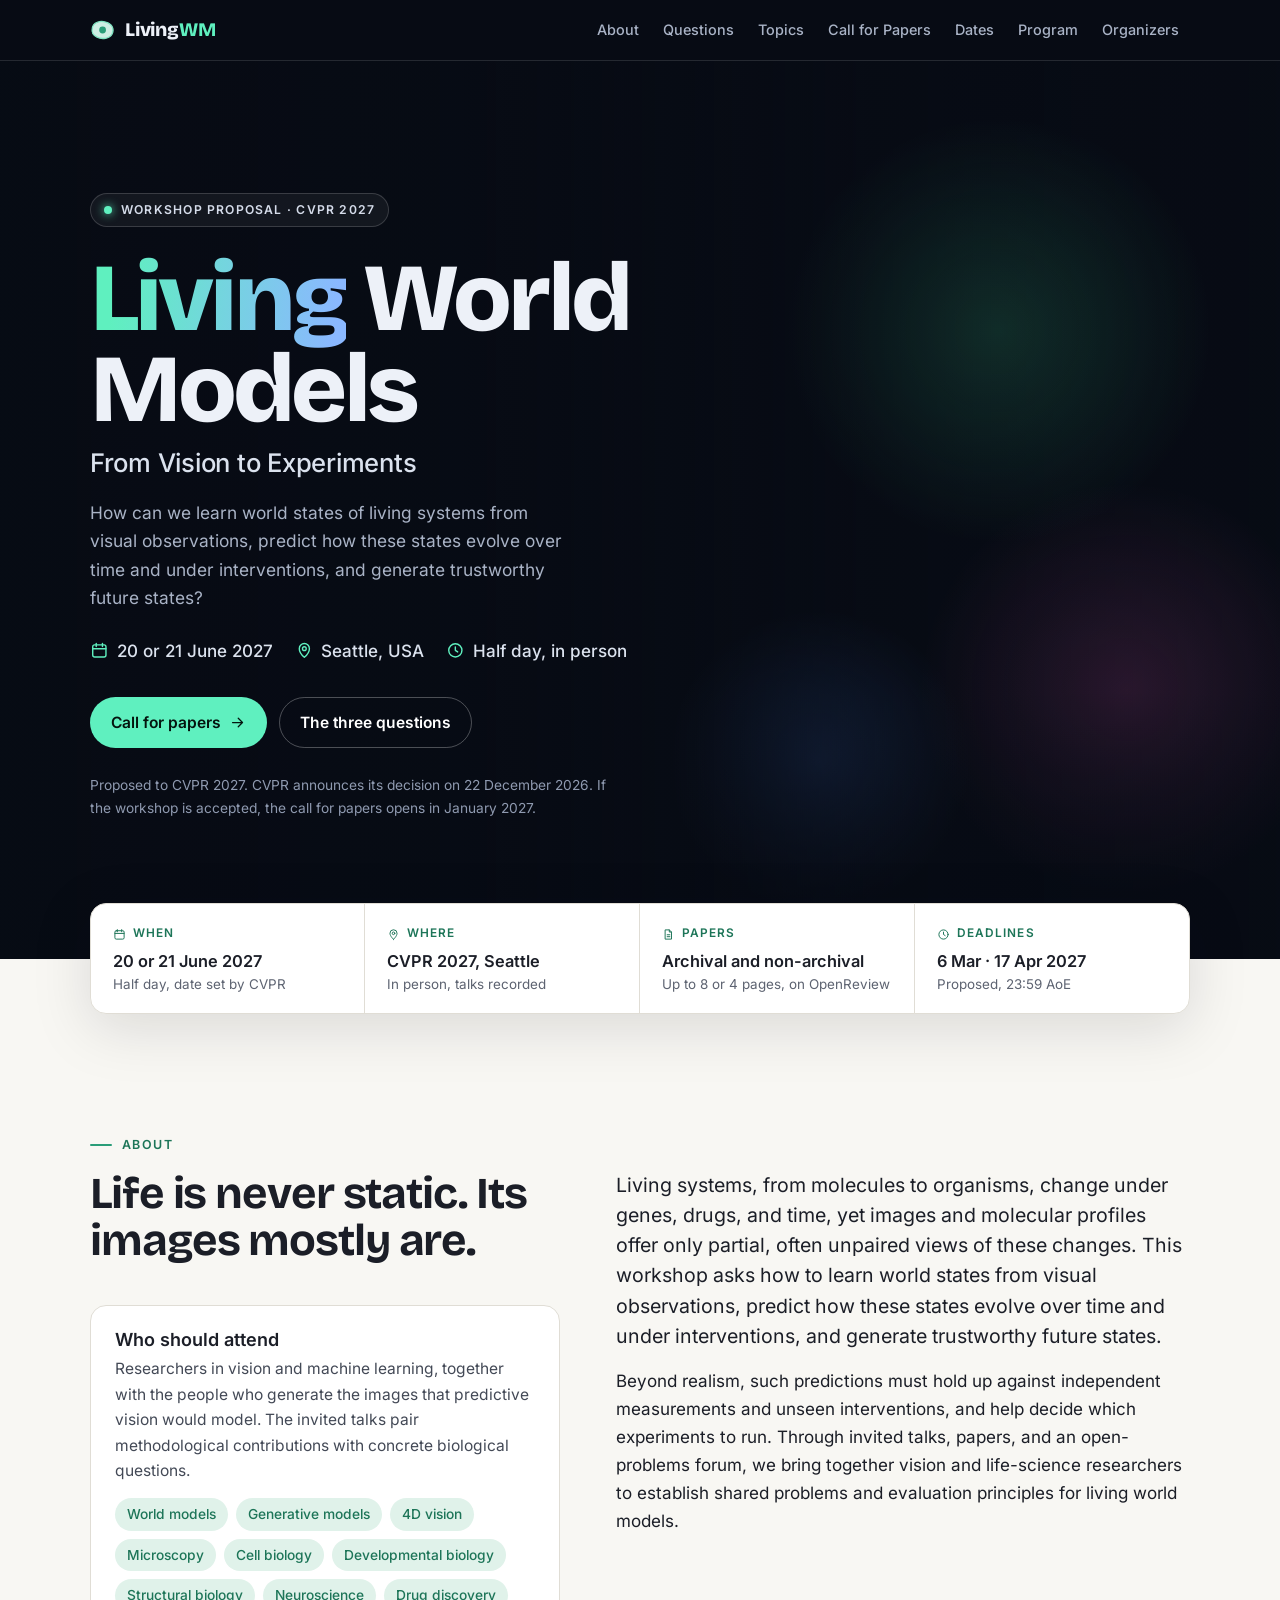
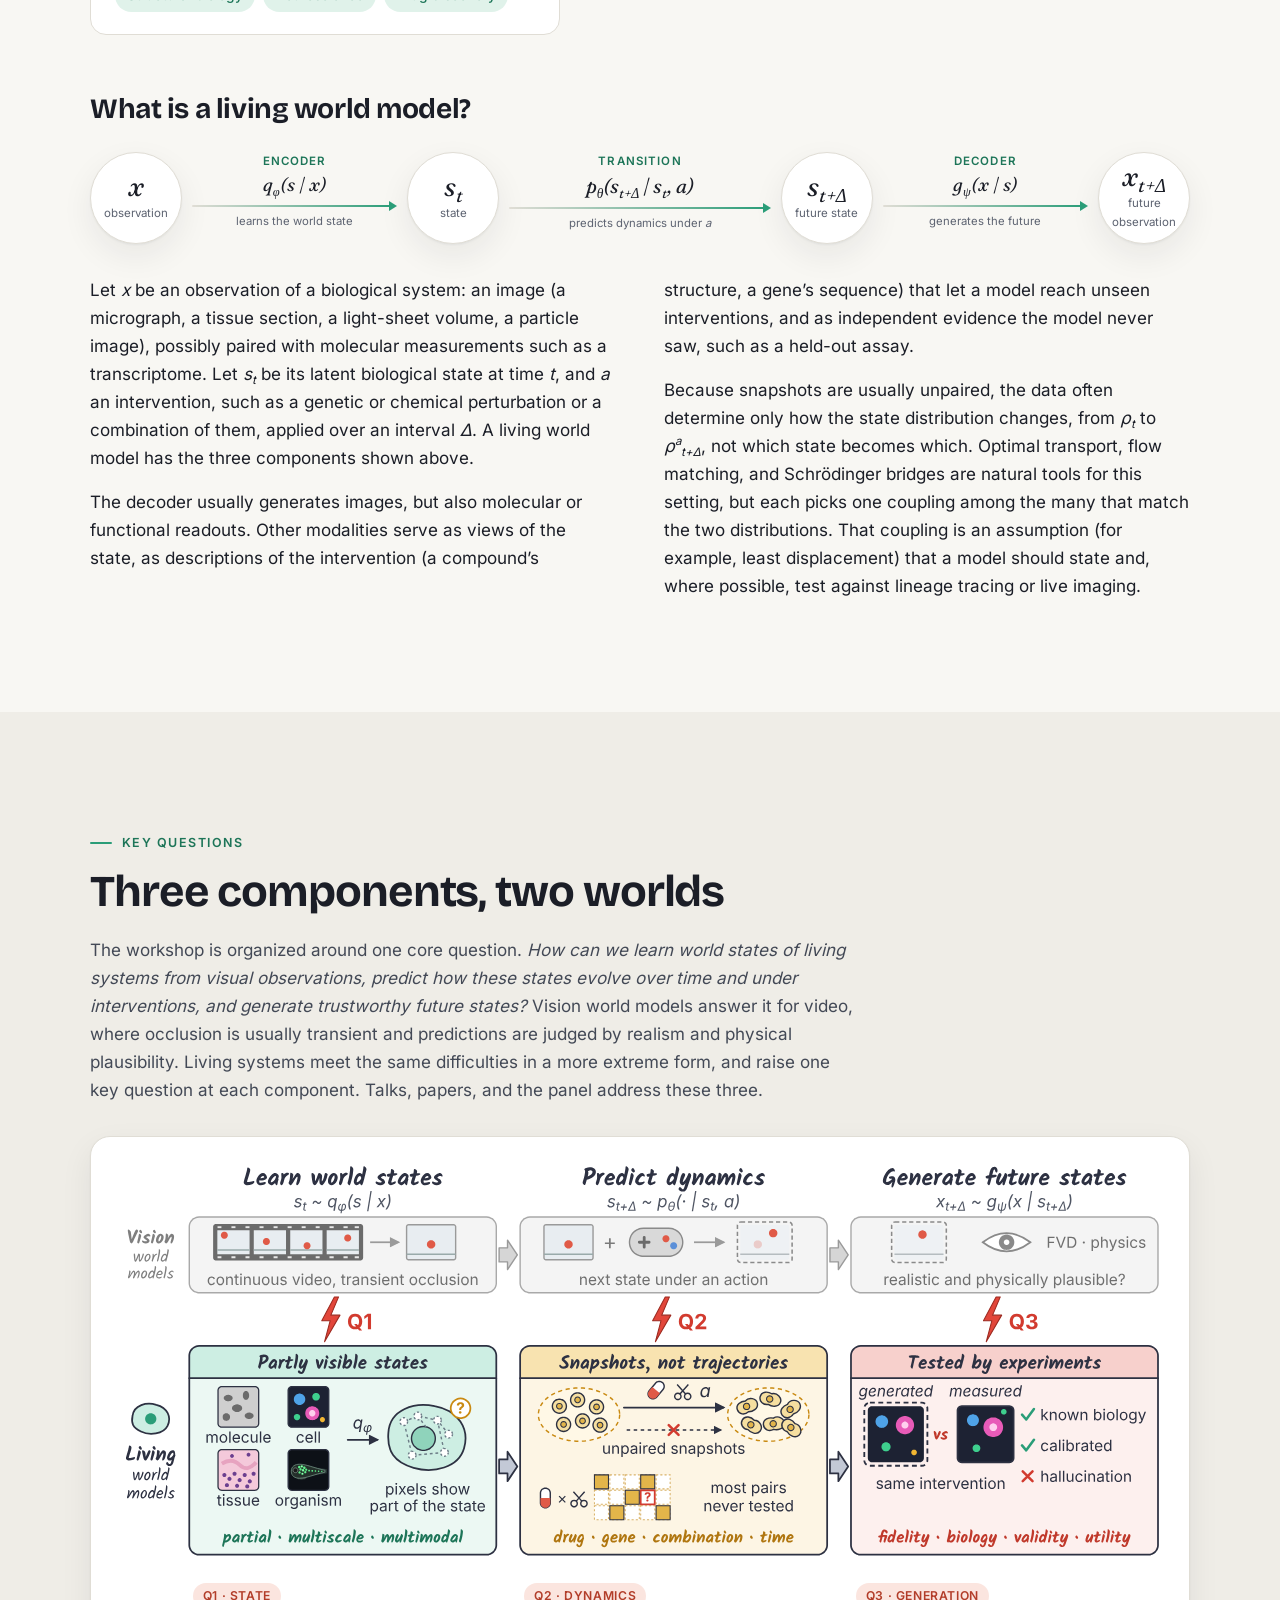
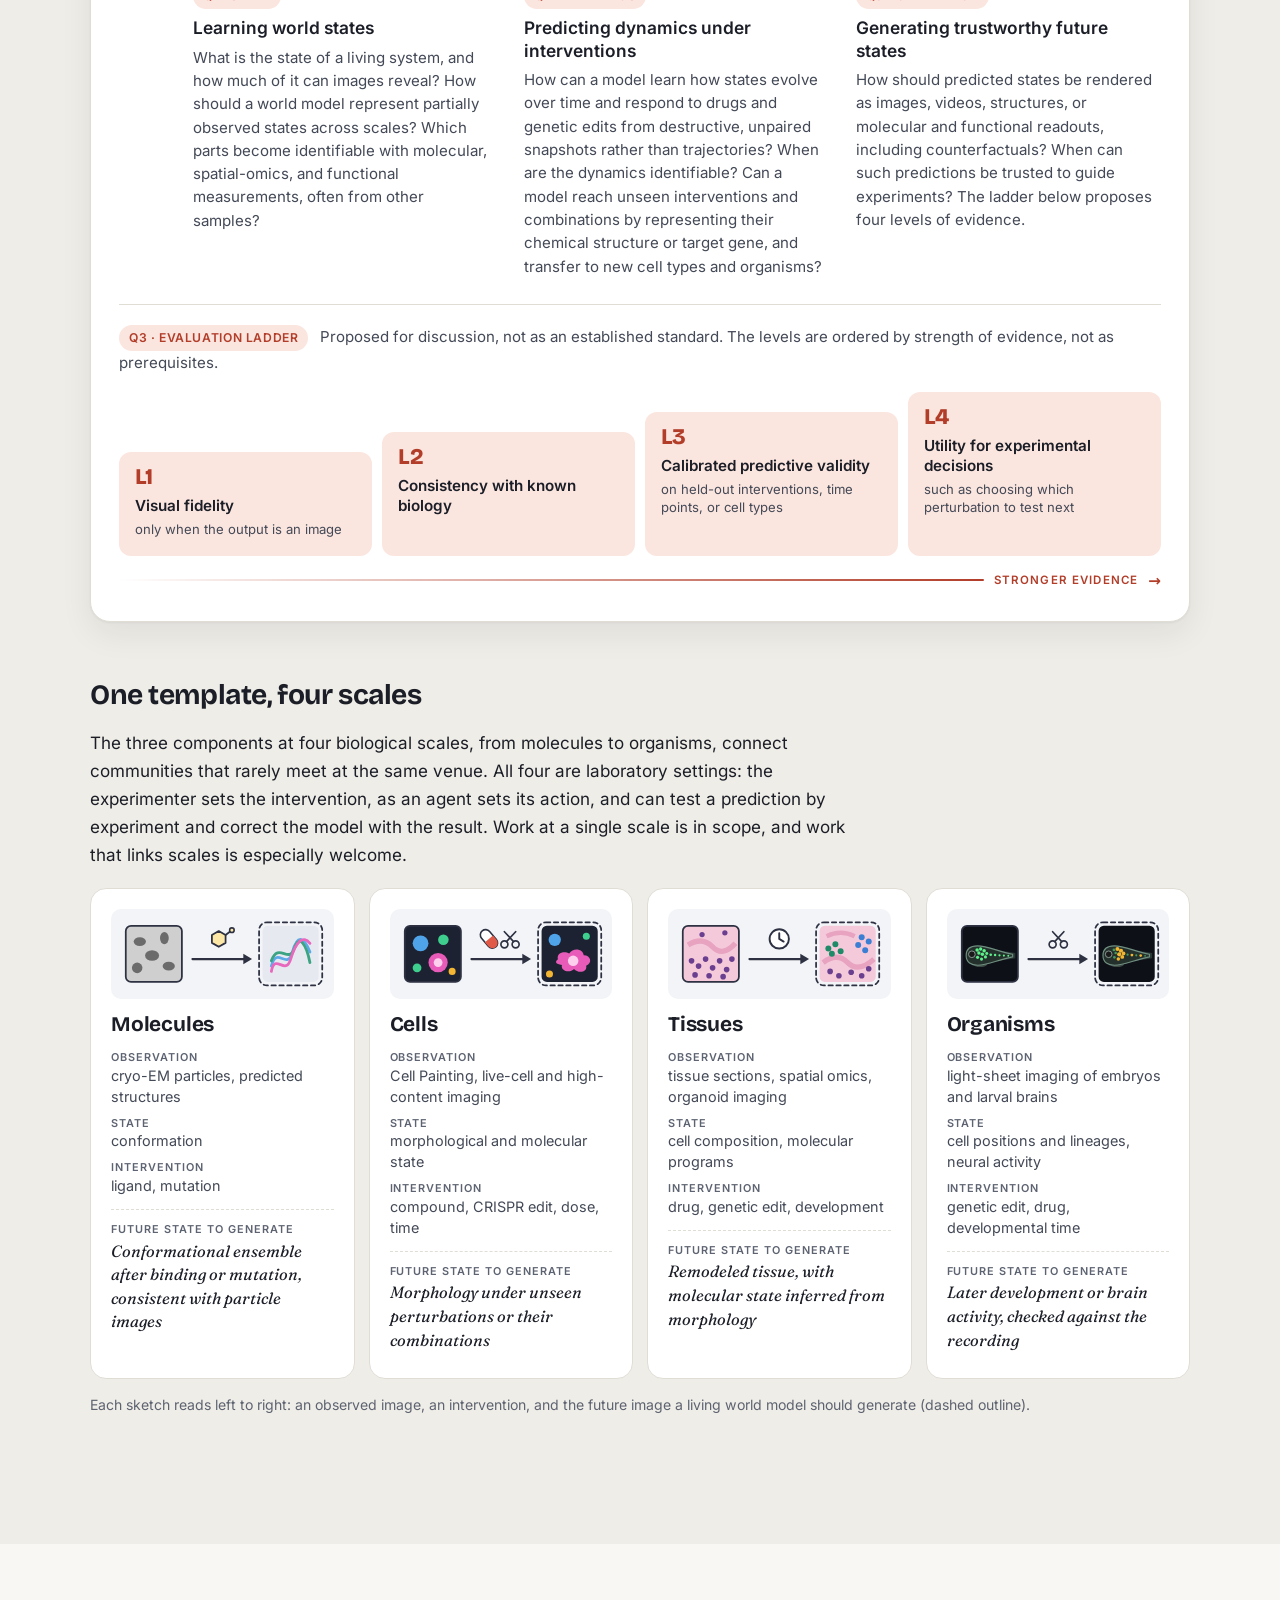
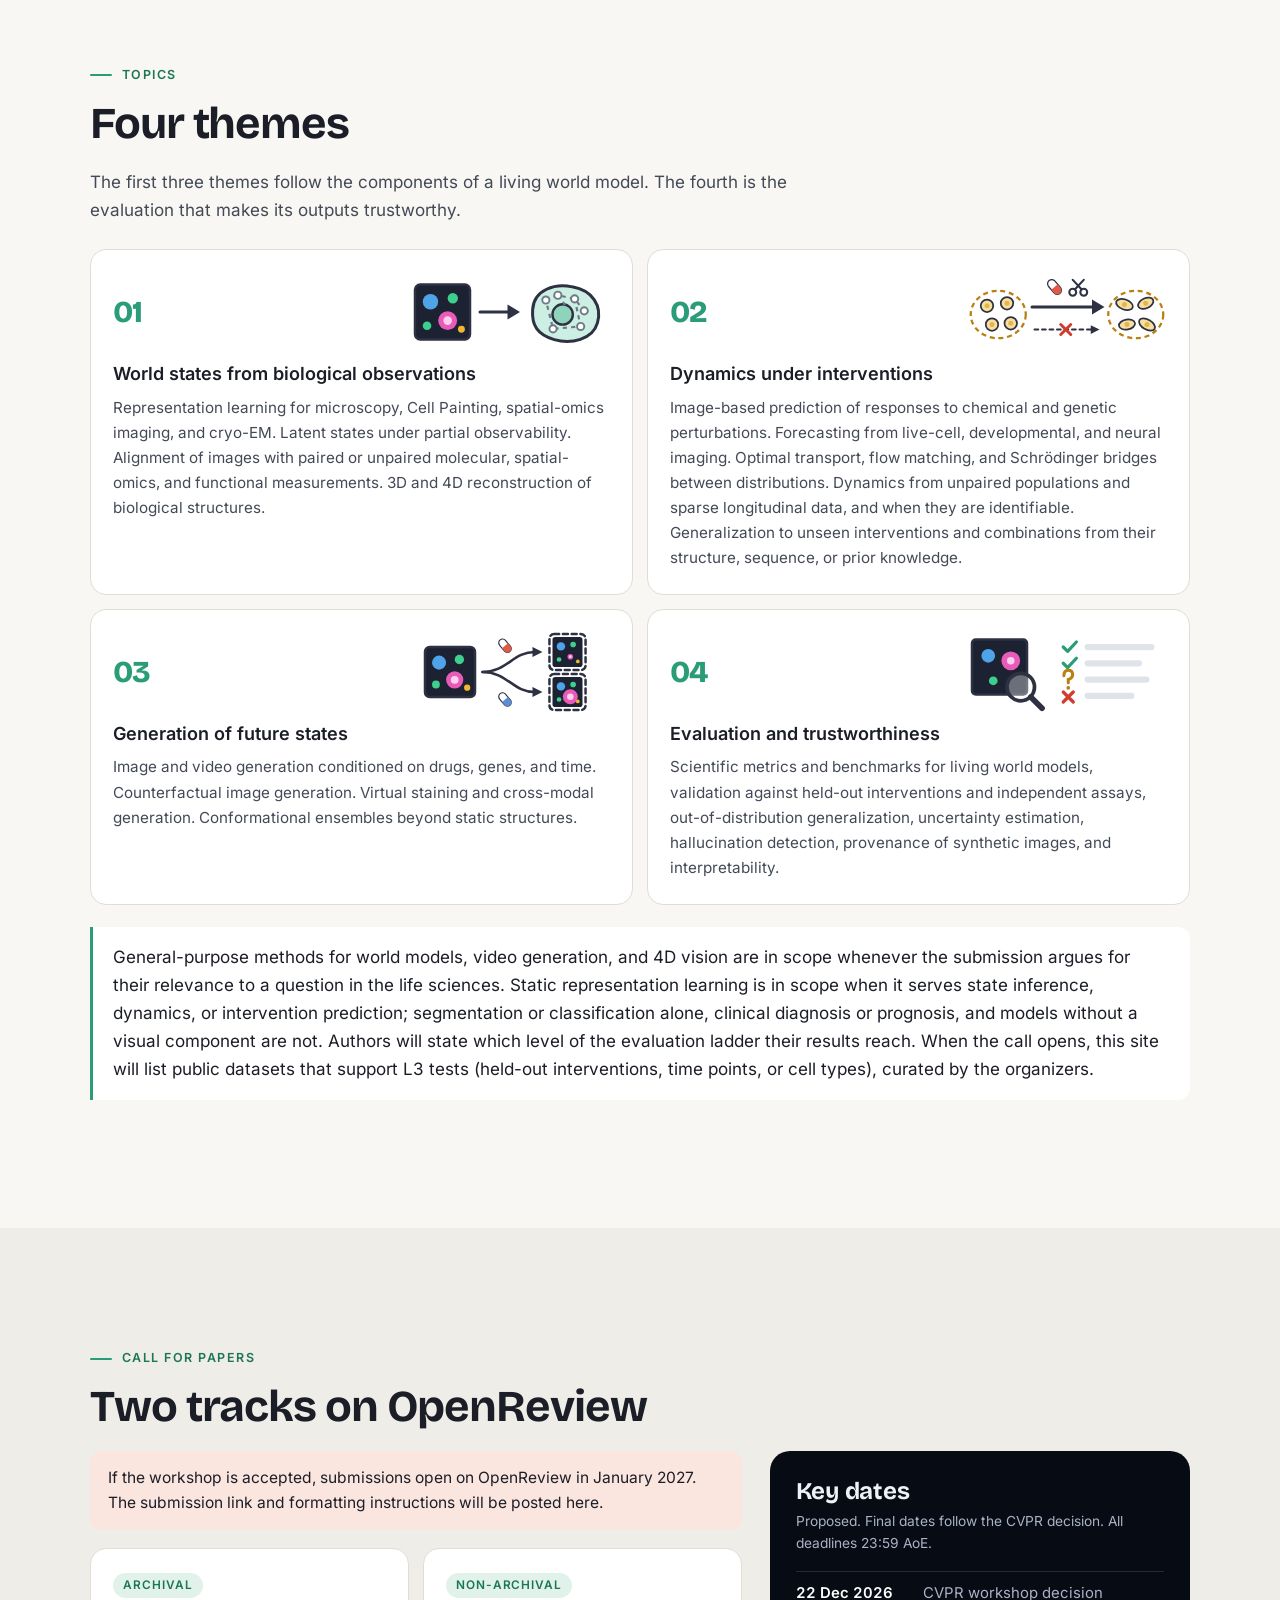
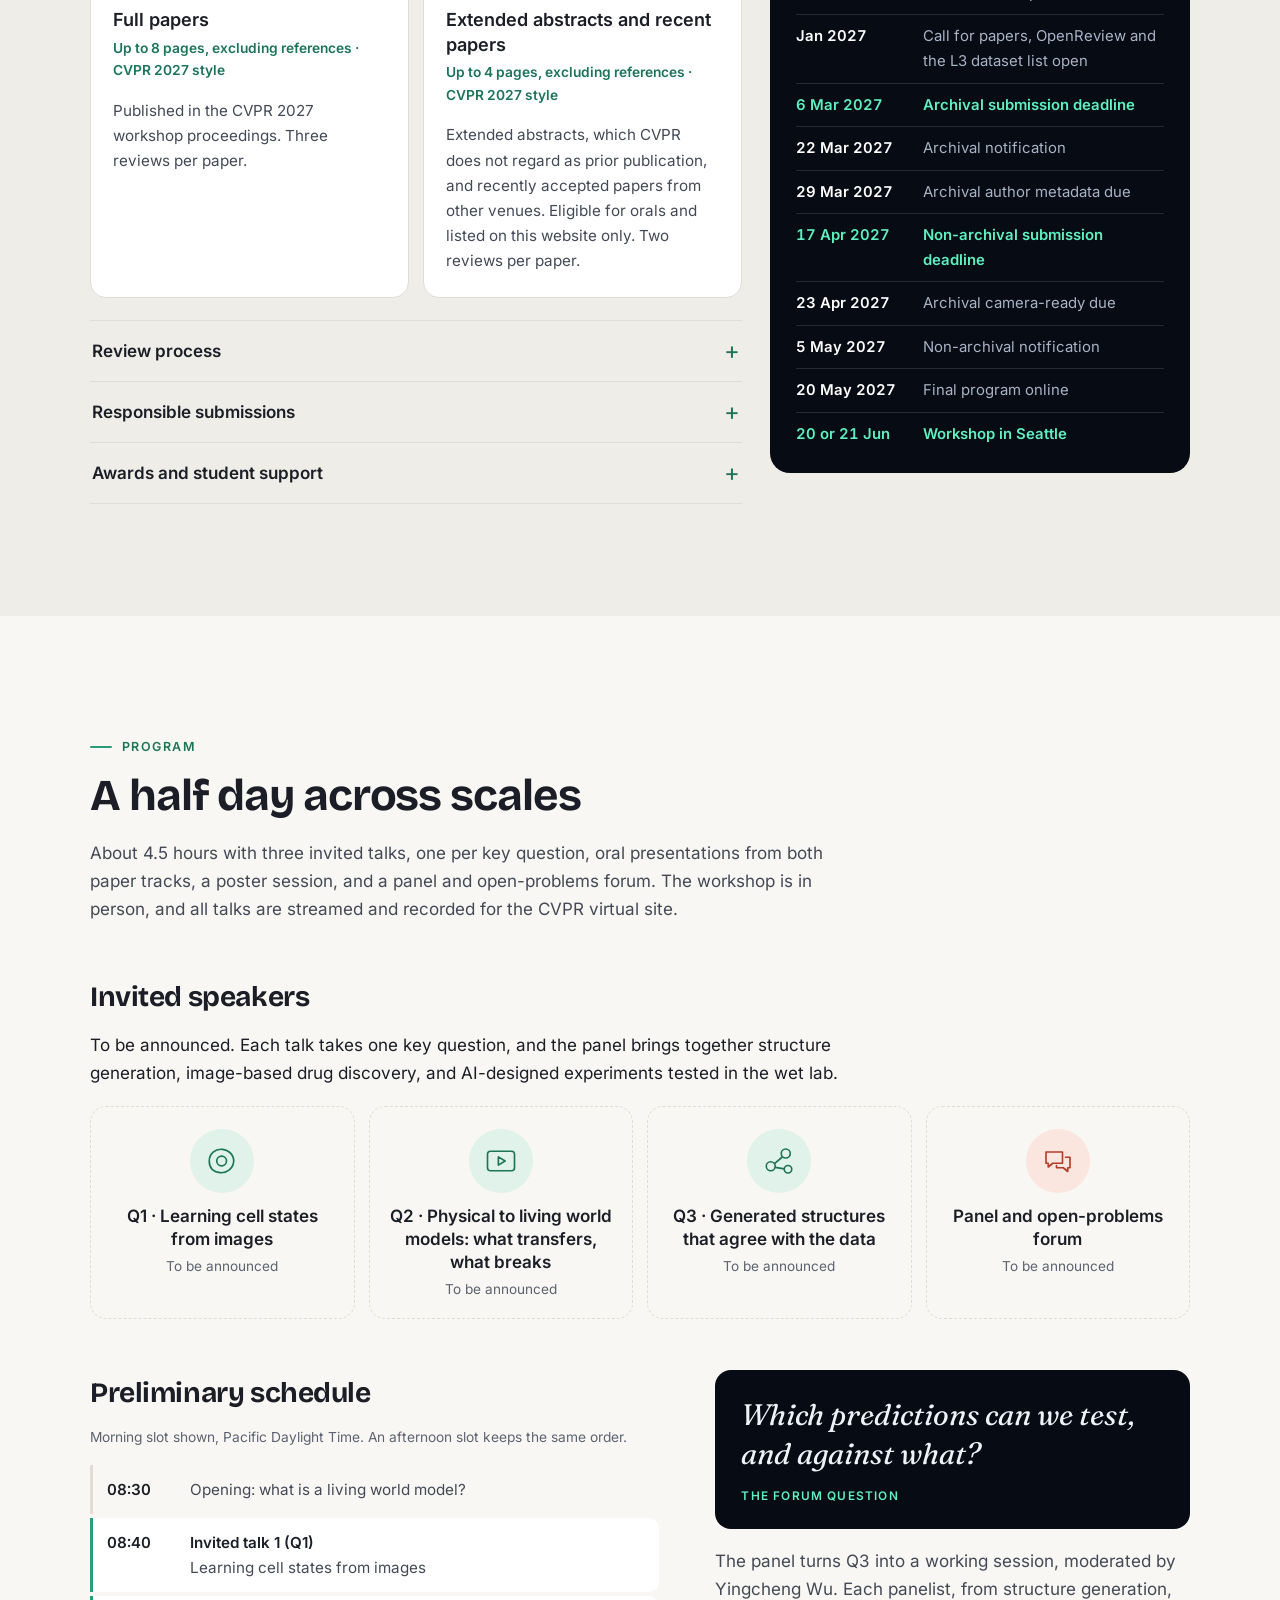
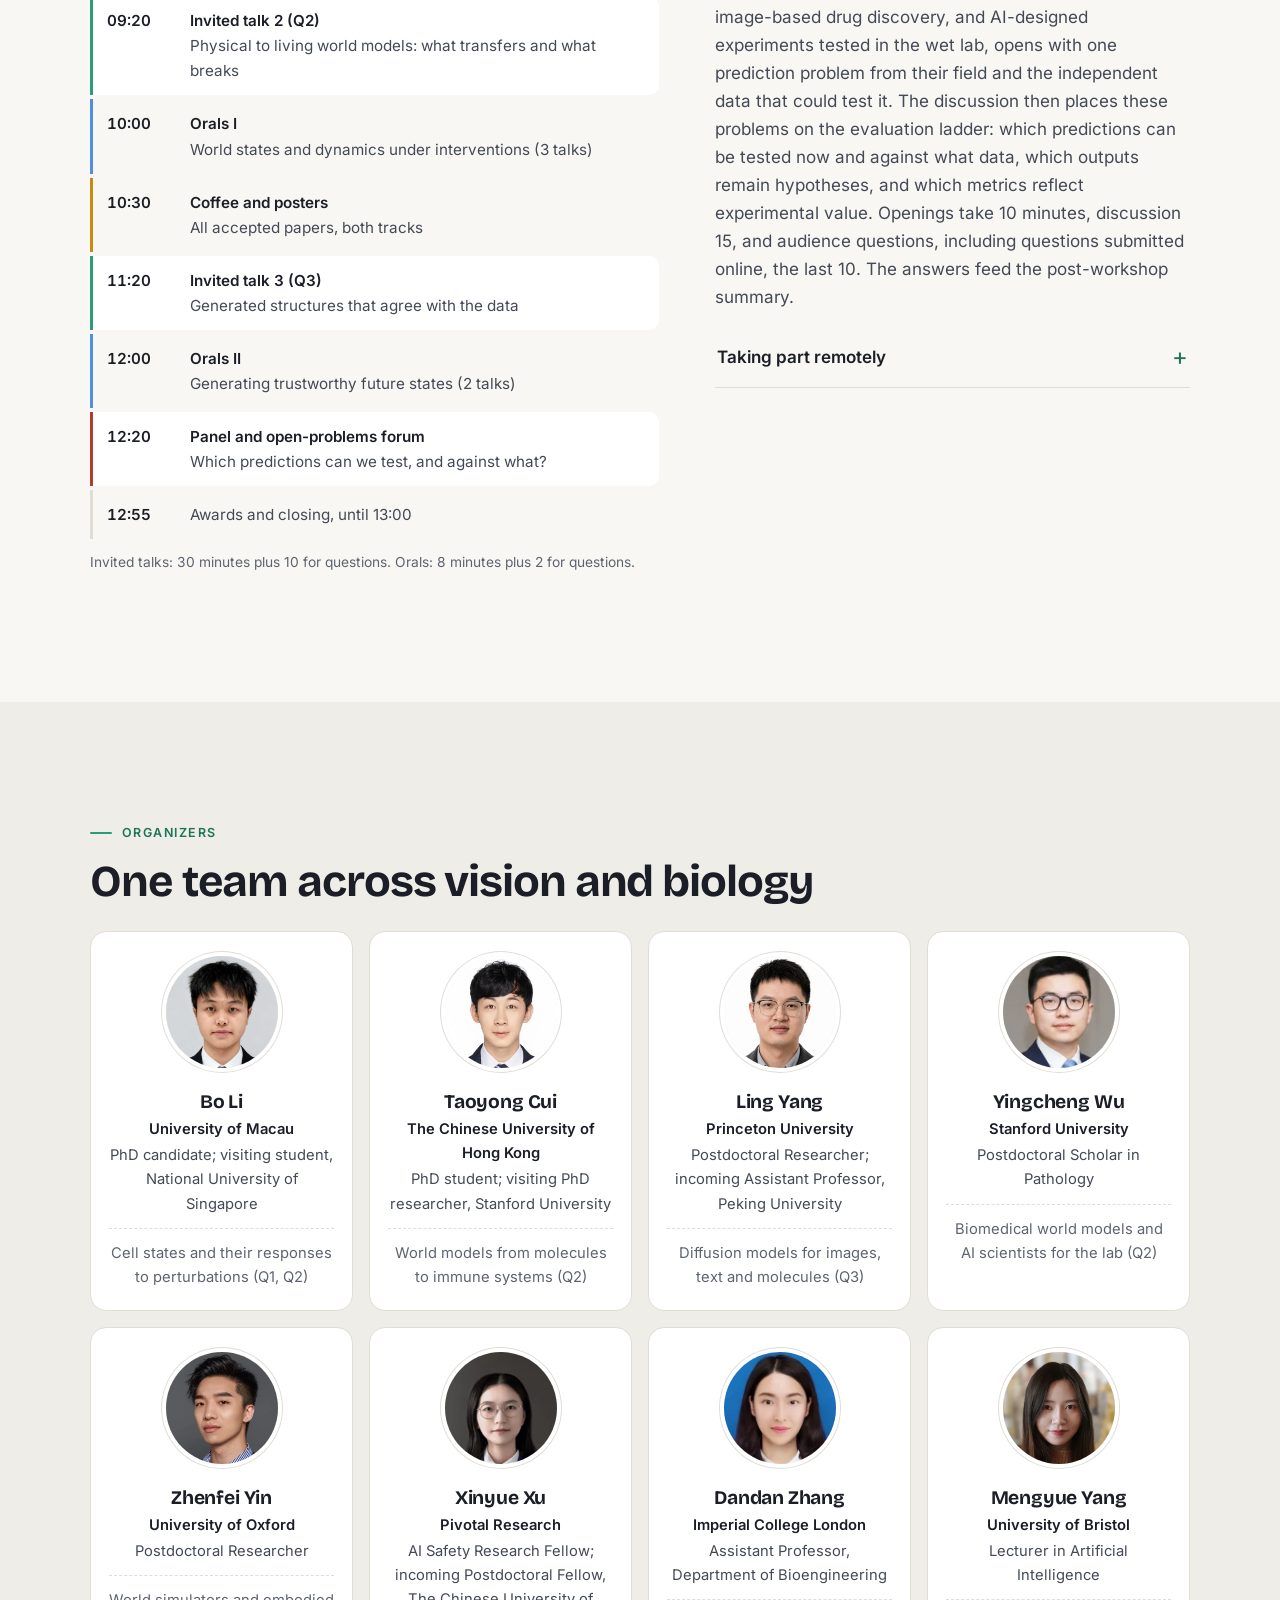
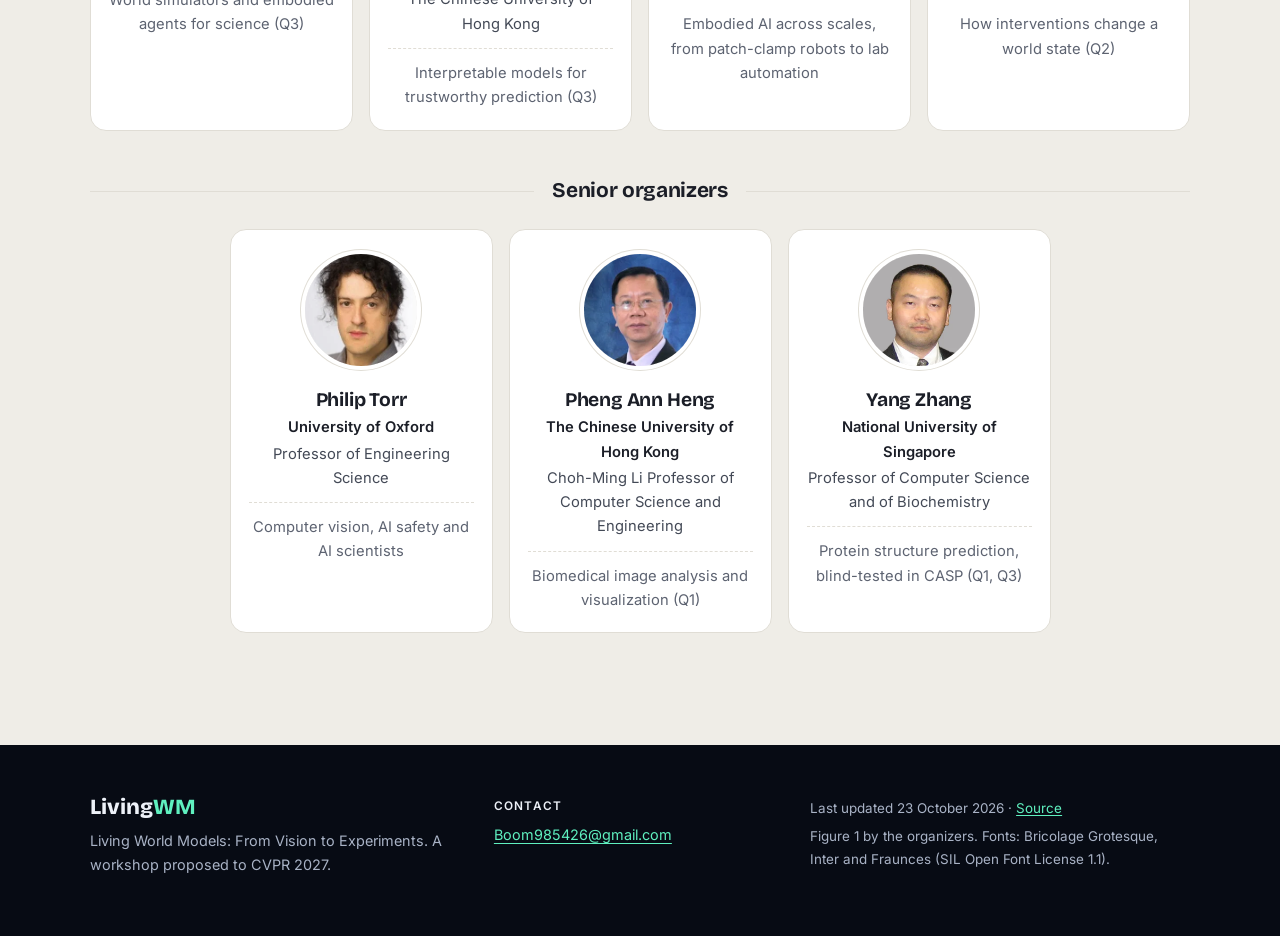
==== index.html @ f4bd93a3 "Title: Living World Models: From Vision to Experiments Co-Authored-By: Claude Opus 5.5 <noreply@anth" ====
<!doctype html>
<html lang="en">
<head>
<meta charset="utf-8">
<meta name="viewport" content="width=device-width, initial-scale=1">
<title>Living World Models (LivingWM) · CVPR 2027 Workshop Proposal</title>
<meta name="description" content="Living World Models: From Vision to Experiments. A half-day workshop proposed for CVPR 2027 in Seattle on world models of living systems: learning world states from images, predicting their dynamics under interventions, and generating trustworthy future states.">
<link rel="canonical" href="https://boom5426.github.io/livingwm/">
<meta name="color-scheme" content="light">
<meta name="theme-color" content="#070b14">
<meta property="og:type" content="website">
<meta property="og:site_name" content="LivingWM">
<meta property="og:title" content="Living World Models: From Vision to Experiments">
<meta property="og:description" content="A half-day workshop proposed for CVPR 2027 on learning world states of living systems from images, predicting their dynamics under interventions, and generating trustworthy future states.">
<meta property="og:url" content="https://boom5426.github.io/livingwm/">
<meta property="og:image" content="https://boom5426.github.io/livingwm/assets/img/og.png">
<meta property="og:image:width" content="1200">
<meta property="og:image:height" content="630">
<meta property="og:image:alt" content="Living World Models workshop title over a field of fluorescent cells.">
<meta name="twitter:card" content="summary_large_image">
<link rel="icon" href="assets/img/favicon.svg" type="image/svg+xml">
<link rel="preload" href="assets/fonts/bricolage-grotesque-latin-800-normal.woff2" as="font" type="font/woff2" crossorigin>
<link rel="preload" href="assets/fonts/inter-latin-400-normal.woff2" as="font" type="font/woff2" crossorigin>
<link rel="stylesheet" href="assets/css/style.css">
<script defer src="assets/js/cells.js"></script>
</head>
<body>
<a class="skip" href="#main">Skip to content</a>

<svg width="0" height="0" class="sprite" aria-hidden="true">
  <symbol id="i-cal" viewBox="0 0 24 24"><rect x="3.5" y="5" width="17" height="15.5" rx="2.5"/><path d="M3.5 10h17M8 3v4M16 3v4"/></symbol>
  <symbol id="i-pin" viewBox="0 0 24 24"><path d="M12 21s-6.5-5.9-6.5-11.2a6.5 6.5 0 0 1 13 0C18.5 15.1 12 21 12 21z"/><circle cx="12" cy="9.8" r="2.4"/></symbol>
  <symbol id="i-clock" viewBox="0 0 24 24"><circle cx="12" cy="12" r="8.5"/><path d="M12 7.5V12l3 2"/></symbol>
  <symbol id="i-doc" viewBox="0 0 24 24"><path d="M6.5 3.5h7l4 4v13h-11z"/><path d="M13.5 3.5v4h4M9.5 12.5h5M9.5 16h5"/></symbol>
  <symbol id="i-arrow" viewBox="0 0 24 24"><path d="M5 12h14M13 6l6 6-6 6"/></symbol>
  <symbol id="i-molecule" viewBox="0 0 48 48"><circle cx="13" cy="31" r="6"/><circle cx="33" cy="14" r="6"/><circle cx="36" cy="35" r="5"/><path d="M18 27.5l10-8.5M19 32.5l12 2"/></symbol>
  <symbol id="i-cell" viewBox="0 0 48 48"><path d="M7 24c0-10 8-16.5 17.5-15.5S40.5 17 39.5 25.5 30 40.5 21.5 39.5 7 33.5 7 24z"/><circle cx="23.5" cy="24" r="6.5"/></symbol>
  <symbol id="i-video" viewBox="0 0 48 48"><rect x="6" y="11" width="36" height="26" rx="4"/><path d="M20.5 18.5v11l9-5.5z" class="fill"/></symbol>
  <symbol id="i-chat" viewBox="0 0 48 48"><path d="M8 12h22v15H17l-6 5v-5H8z"/><path d="M34 19h6v14h-3v5l-6-5H22v-3"/></symbol>
</svg>

<header class="site-header">
  <nav class="nav" aria-label="Sections">
    <a class="brand" href="#top" aria-label="LivingWM, back to top">
      <svg viewBox="0 0 64 64" width="26" height="26" aria-hidden="true"><g transform="translate(31 32) scale(0.98)"><path d="M-26,-4 C-24,-20 -6,-24 8,-20 C24,-16 30,-2 24,10 C18,22 -2,24 -14,18 C-26,12 -28,6 -26,-4 Z" fill="#cdeee3" stroke="#7fe3c1" stroke-width="3.2"/><circle r="8.5" fill="#2a9d78"/></g></svg>
      <span>Living<b>WM</b></span>
    </a>
    <ul>
      <li><a href="#about">About</a></li>
      <li><a href="#questions">Questions</a></li>
      <li><a href="#topics">Topics</a></li>
      <li><a href="#cfp">Call for Papers</a></li>
      <li><a href="#dates">Dates</a></li>
      <li><a href="#program">Program</a></li>
      <li><a href="#organizers">Organizers</a></li>
    </ul>
  </nav>
</header>

<main id="main">

<section class="hero" id="top" aria-labelledby="title">
  <canvas class="cells" aria-hidden="true"></canvas>
  <div class="hero-shade" aria-hidden="true"></div>
  <div class="wrap hero-inner">
    <p class="status"><span class="dot" aria-hidden="true"></span>Workshop proposal · CVPR 2027</p>
    <h1 id="title"><span class="glow">Living</span> World Models</h1>
    <p class="subtitle">From Vision to Experiments</p>
    <p class="pitch">How can we learn world states of living systems from visual observations, predict how these states evolve over time and under interventions, and generate trustworthy future states?</p>
    <ul class="hero-meta">
      <li><svg class="ic"><use href="#i-cal"/></svg>20 or 21 June 2027</li>
      <li><svg class="ic"><use href="#i-pin"/></svg>Seattle, USA</li>
      <li><svg class="ic"><use href="#i-clock"/></svg>Half day, in person</li>
    </ul>
    <p class="actions">
      <a class="btn btn-primary" href="#cfp">Call for papers <svg class="ic"><use href="#i-arrow"/></svg></a>
      <a class="btn btn-ghost" href="#questions">The three questions</a>
    </p>
    <p class="hero-note">Proposed to CVPR 2027. CVPR announces its decision on 22 December 2026. If the workshop is accepted, the call for papers opens in January 2027.</p>
  </div>
</section>

<section class="glance-wrap" aria-label="At a glance">
  <dl class="glance wrap">
    <div><dt><svg class="ic"><use href="#i-cal"/></svg>When</dt><dd>20 or 21 June 2027<small>Half day, date set by CVPR</small></dd></div>
    <div><dt><svg class="ic"><use href="#i-pin"/></svg>Where</dt><dd>CVPR 2027, Seattle<small>In person, talks recorded</small></dd></div>
    <div><dt><svg class="ic"><use href="#i-doc"/></svg>Papers</dt><dd>Archival and non-archival<small>Up to 8 or 4 pages, on OpenReview</small></dd></div>
    <div><dt><svg class="ic"><use href="#i-clock"/></svg>Deadlines</dt><dd>6 Mar · 17 Apr 2027<small>Proposed, 23:59 AoE</small></dd></div>
  </dl>
</section>

<section class="section" id="about" aria-labelledby="about-title">
  <div class="wrap">
    <p class="eyebrow">About</p>
    <div class="about-grid">
      <h2 id="about-title">Life is never static. Its images mostly are.</h2>
      <div class="prose">
        <p class="lead">Living systems, from molecules to organisms, change under genes, drugs, and time, yet images and molecular profiles offer only partial, often unpaired views of these changes. This workshop asks how to learn world states from visual observations, predict how these states evolve over time and under interventions, and generate trustworthy future states.</p>
        <p>Beyond realism, such predictions must hold up against independent measurements and unseen interventions, and help decide which experiments to run. Through invited talks, papers, and an open-problems forum, we bring together vision and life-science researchers to establish shared problems and evaluation principles for living world models.</p>
      </div>
      <div class="audience">
        <h3>Who should attend</h3>
        <p>Researchers in vision and machine learning, together with the people who generate the images that predictive vision would model. The invited talks pair methodological contributions with concrete biological questions.</p>
        <ul class="chips">
          <li>World models</li><li>Generative models</li><li>4D vision</li><li>Microscopy</li><li>Cell biology</li><li>Developmental biology</li><li>Structural biology</li><li>Neuroscience</li><li>Drug discovery</li>
        </ul>
      </div>
    </div>

    <h3 class="sub">What is a living world model?</h3>
    <ol class="flow" aria-label="The three components of a living world model: encoder, transition and decoder">
      <li class="node"><span class="sym"><i>x</i></span><small>observation</small></li>
      <li class="edge"><span class="lbl"><b>Encoder</b><span class="math">q<sub>φ</sub>(s | x)</span></span><span class="arrow" aria-hidden="true"></span><small>learns the world state</small></li>
      <li class="node"><span class="sym"><i>s<sub>t</sub></i></span><small>state</small></li>
      <li class="edge edge-key"><span class="lbl"><b>Transition</b><span class="math">p<sub>θ</sub>(s<sub>t+Δ</sub> | s<sub>t</sub>, a)</span></span><span class="arrow" aria-hidden="true"></span><small>predicts dynamics under <i>a</i></small></li>
      <li class="node"><span class="sym"><i>s<sub>t+Δ</sub></i></span><small>future state</small></li>
      <li class="edge"><span class="lbl"><b>Decoder</b><span class="math">g<sub>ψ</sub>(x | s)</span></span><span class="arrow" aria-hidden="true"></span><small>generates the future</small></li>
      <li class="node"><span class="sym"><i>x<sub>t+Δ</sub></i></span><small>future observation</small></li>
    </ol>
    <div class="def-cols">
      <p>Let <i>x</i> be an observation of a biological system: an image (a micrograph, a tissue section, a light-sheet volume, a particle image), possibly paired with molecular measurements such as a transcriptome. Let <i>s<sub>t</sub></i> be its latent biological state at time <i>t</i>, and <i>a</i> an intervention, such as a genetic or chemical perturbation or a combination of them, applied over an interval <i>Δ</i>. A living world model has the three components shown above.</p>
      <p>The decoder usually generates images, but also molecular or functional readouts. Other modalities serve as views of the state, as descriptions of the intervention (a compound&rsquo;s structure, a gene&rsquo;s sequence) that let a model reach unseen interventions, and as independent evidence the model never saw, such as a held-out assay.</p>
      <p>Because snapshots are usually unpaired, the data often determine only how the state distribution changes, from <i>ρ<sub>t</sub></i> to <i>ρ<sup>a</sup><sub>t+Δ</sub></i>, not which state becomes which. Optimal transport, flow matching, and Schrödinger bridges are natural tools for this setting, but each picks one coupling among the many that match the two distributions. That coupling is an assumption (for example, least displacement) that a model should state and, where possible, test against lineage tracing or live imaging.</p>
    </div>
  </div>
</section>

<section class="section section-alt" id="questions" aria-labelledby="questions-title">
  <div class="wrap">
    <p class="eyebrow">Key questions</p>
    <h2 id="questions-title">Three components, two worlds</h2>
    <p class="prose intro">The workshop is organized around one core question. <em>How can we learn world states of living systems from visual observations, predict how these states evolve over time and under interventions, and generate trustworthy future states?</em> Vision world models answer it for video, where occlusion is usually transient and predictions are judged by realism and physical plausibility. Living systems meet the same difficulties in a more extreme form, and raise one key question at each component. Talks, papers, and the panel address these three.</p>
    <figure class="figure-card">
      <div class="figure-scroll" tabindex="0" role="region" aria-label="Figure 1 (scrolls sideways on small screens)">
        <img src="assets/img/figure1.svg" width="1121" height="424" loading="lazy"
          alt="Two-row diagram with three columns, one per world-model component: learn world states, predict dynamics, generate future states. Vision world models (top row) learn from continuous video, where occluded parts usually reappear, predict the next state under an action, and are judged by realism and physical plausibility. Living world models (bottom row) face one key question at each component. Q1: images across scales show only part of the biological state. Q2: dynamics must be learned from unpaired snapshots, and most combinations of interventions are never tested. Q3, tested by experiments: a generated future image is set beside the measured image under the same intervention and checked for consistency with known biology, for calibration, and for hallucination, along an evaluation ladder of fidelity, biology, validity and utility. Dashed outlines mark generated images.">
      </div>
      <figcaption class="scroll-hint">Scroll the figure sideways to see all three columns. <a href="assets/img/figure1.svg">Open full size</a></figcaption>
      <ol class="qgrid">
        <li>
          <span class="q">Q1 · State</span>
          <h3>Learning world states</h3>
          <p>What is the state of a living system, and how much of it can images reveal? How should a world model represent partially observed states across scales? Which parts become identifiable with molecular, spatial-omics, and functional measurements, often from other samples?</p>
        </li>
        <li>
          <span class="q">Q2 · Dynamics</span>
          <h3>Predicting dynamics under interventions</h3>
          <p>How can a model learn how states evolve over time and respond to drugs and genetic edits from destructive, unpaired snapshots rather than trajectories? When are the dynamics identifiable? Can a model reach unseen interventions and combinations by representing their chemical structure or target gene, and transfer to new cell types and organisms?</p>
        </li>
        <li>
          <span class="q">Q3 · Generation</span>
          <h3>Generating trustworthy future states</h3>
          <p>How should predicted states be rendered as images, videos, structures, or molecular and functional readouts, including counterfactuals? When can such predictions be trusted to guide experiments? The ladder below proposes four levels of evidence.</p>
        </li>
      </ol>
      <div class="ladder">
        <p class="ladder-head"><span class="q">Q3 · Evaluation ladder</span> Proposed for discussion, not as an established standard. The levels are ordered by strength of evidence, not as prerequisites.</p>
        <ol class="ladder-steps">
          <li><b>L1</b><span>Visual fidelity</span><small>only when the output is an image</small></li>
          <li><b>L2</b><span>Consistency with known biology</span></li>
          <li><b>L3</b><span>Calibrated predictive validity</span><small>on held-out interventions, time points, or cell types</small></li>
          <li><b>L4</b><span>Utility for experimental decisions</span><small>such as choosing which perturbation to test next</small></li>
        </ol>
        <p class="ladder-axis" aria-hidden="true"><span>stronger evidence</span></p>
      </div>
    </figure>

    <h3 class="sub">One template, four scales</h3>
    <p class="prose">The three components at four biological scales, from molecules to organisms, connect communities that rarely meet at the same venue. All four are laboratory settings: the experimenter sets the intervention, as an agent sets its action, and can test a prediction by experiment and correct the model with the result. Work at a single scale is in scope, and work that links scales is especially welcome.</p>
    <ul class="scales">
      <li>
        <svg class="scale-ill" viewBox="0 0 240 84" aria-hidden="true" focusable="false"><g transform="translate(10 10)"><rect width="64" height="64" rx="6" fill="#cfcfcf"/>
<g fill="#4a4a4a" opacity=".75"><ellipse cx="16" cy="18" rx="7" ry="5"/><ellipse cx="44" cy="14" rx="5" ry="7"/><ellipse cx="30" cy="34" rx="8" ry="6"/><ellipse cx="13" cy="48" rx="6" ry="6"/><ellipse cx="49" cy="46" rx="7" ry="5"/></g><rect class="ln" width="64" height="64" rx="6" fill="none" stroke-width="2"/></g><g transform="translate(116 25)"><path class="ln" d="M7.8 4.5 L0 9 L-7.8 4.5 V-4.5 L0 -9 L7.8 -4.5 Z" fill="#fde7a6" stroke-width="2"/><path class="ln" d="M7.8 -4.5 L13 -8.5" fill="none" stroke-width="2"/><circle class="ln" cx="15" cy="-10" r="2.6" fill="#fde7a6" stroke-width="1.8"/></g><path class="ln" d="M86 48 H146" fill="none" stroke-width="2.4"/><path d="M144 42 L154 48 L144 54 Z" fill="currentColor"/><g transform="translate(166 10)"><rect width="64" height="64" rx="6" fill="#e6eaf0"/><g fill="none" stroke-width="3.2" stroke-linecap="round" opacity=".9"><path stroke="#4fa3e8" d="M10 46 C16 22 28 52 34 30 S48 14 54 30"/><path stroke="#2a9d78" d="M10 40 C18 18 30 44 36 26 S50 22 54 42"/><path stroke="#e85bb8" d="M10 52 C14 30 26 58 32 38 S46 10 54 20"/></g><rect class="ln" x="-4" y="-4" width="72" height="72" rx="9" fill="none" stroke-width="2" stroke-dasharray="5 4"/></g></svg>
        <h4>Molecules</h4>
        <p class="kv"><span>Observation</span>cryo-EM particles, predicted structures</p>
        <p class="kv"><span>State</span>conformation</p>
        <p class="kv"><span>Intervention</span>ligand, mutation</p>
        <p class="ask"><span>Future state to generate</span>Conformational ensemble after binding or mutation, consistent with particle images</p>
      </li>
      <li>
        <svg class="scale-ill" viewBox="0 0 240 84" aria-hidden="true" focusable="false"><g transform="translate(10 10)"><rect width="64" height="64" rx="6" fill="#1d2233"/>
<circle cx="18" cy="20" r="9" fill="#4fa3e8"/><circle cx="44" cy="16" r="6" fill="#3ecf8e"/><circle cx="38" cy="42" r="11" fill="#e85bb8"/><circle cx="38" cy="42" r="5" fill="#ffd0ee"/><circle cx="14" cy="48" r="5" fill="#3ecf8e"/><circle cx="54" cy="52" r="4" fill="#f2b632"/><rect class="ln" width="64" height="64" rx="6" fill="none" stroke-width="2"/></g><g transform="translate(106 25) rotate(-40) scale(.75)"><rect class="ln" x="-8" y="-16" width="16" height="32" rx="8" fill="#fff" stroke-width="2.4"/><path d="M-8 0 h16 v8 a8 8 0 0 1 -16 0 z" fill="#e05a47"/></g><g class="ln" transform="translate(130 28) scale(.8)" fill="none" stroke-width="2.4"><circle cx="-8" cy="4" r="5"/><circle cx="8" cy="4" r="5"/><path d="M-5 0 L8 -14 M5 0 L-8 -14"/></g><path class="ln" d="M86 48 H146" fill="none" stroke-width="2.4"/><path d="M144 42 L154 48 L144 54 Z" fill="currentColor"/><g transform="translate(166 10)"><rect width="64" height="64" rx="6" fill="#1d2233"/><circle cx="15" cy="16" r="7" fill="#4fa3e8"/><circle cx="51" cy="12" r="4" fill="#3ecf8e"/><path transform="translate(37 40) scale(.46)" d="M-40,-4 C-44,-20 -24,-26 -12,-18 C-2,-34 22,-30 24,-14 C42,-14 46,6 30,12 C34,28 10,32 0,20 C-12,32 -34,24 -30,10 C-46,8 -48,2 -40,-4 Z" fill="#e85bb8"/><circle cx="36" cy="40" r="6" fill="#ffd0ee"/><circle cx="9" cy="55" r="4" fill="#f2b632"/><rect class="ln" x="-4" y="-4" width="72" height="72" rx="9" fill="none" stroke-width="2" stroke-dasharray="5 4"/></g></svg>
        <h4>Cells</h4>
        <p class="kv"><span>Observation</span>Cell Painting, live-cell and high-content imaging</p>
        <p class="kv"><span>State</span>morphological and molecular state</p>
        <p class="kv"><span>Intervention</span>compound, CRISPR edit, dose, time</p>
        <p class="ask"><span>Future state to generate</span>Morphology under unseen perturbations or their combinations</p>
      </li>
      <li>
        <svg class="scale-ill" viewBox="0 0 240 84" aria-hidden="true" focusable="false"><g transform="translate(10 10)"><rect width="64" height="64" rx="6" fill="#f4c9da"/>
<path d="M6 22 Q22 12 34 24 T60 20" stroke="#e7a3c0" stroke-width="6" fill="none"/>
<g fill="#6b3f8f"><circle cx="10" cy="40" r="3.2"/><circle cx="18" cy="46" r="3.2"/><circle cx="26" cy="38" r="3.2"/><circle cx="34" cy="48" r="3.2"/><circle cx="42" cy="40" r="3.2"/><circle cx="50" cy="50" r="3.2"/><circle cx="56" cy="38" r="3.2"/><circle cx="14" cy="56" r="3.2"/><circle cx="30" cy="57" r="3.2"/><circle cx="46" cy="58" r="3.2"/><circle cx="22" cy="10" r="3"/><circle cx="48" cy="8" r="3"/></g><rect class="ln" width="64" height="64" rx="6" fill="none" stroke-width="2"/></g><g transform="translate(120 25)"><circle class="ln" r="11" fill="#fff" stroke-width="2.2"/><path class="ln" d="M0 0 V-6.5 M0 0 L5 3" fill="none" stroke-width="2.2"/></g><path class="ln" d="M86 48 H146" fill="none" stroke-width="2.4"/><path d="M144 42 L154 48 L144 54 Z" fill="currentColor"/><g transform="translate(166 10)"><rect width="64" height="64" rx="6" fill="#f4c9da"/><path d="M4 42 Q20 30 32 42 T62 38" stroke="#e7a3c0" stroke-width="6" fill="none"/><path d="M8 12 Q24 4 40 12" stroke="#e7a3c0" stroke-width="5" fill="none"/><g fill="#1f8a68"><circle cx="10" cy="26" r="3.4"/><circle cx="18" cy="21" r="3.4"/><circle cx="14" cy="32" r="3.4"/><circle cx="24" cy="29" r="3.4"/></g><g fill="#3b7fd4"><circle cx="44" cy="22" r="3.4"/><circle cx="52" cy="28" r="3.4"/><circle cx="56" cy="18" r="3.4"/><circle cx="48" cy="13" r="3.4"/></g><g fill="#6b3f8f"><circle cx="12" cy="52" r="3.2"/><circle cx="22" cy="57" r="3.2"/><circle cx="36" cy="53" r="3.2"/><circle cx="48" cy="57" r="3.2"/><circle cx="56" cy="49" r="3.2"/></g><rect class="ln" x="-4" y="-4" width="72" height="72" rx="9" fill="none" stroke-width="2" stroke-dasharray="5 4"/></g></svg>
        <h4>Tissues</h4>
        <p class="kv"><span>Observation</span>tissue sections, spatial omics, organoid imaging</p>
        <p class="kv"><span>State</span>cell composition, molecular programs</p>
        <p class="kv"><span>Intervention</span>drug, genetic edit, development</p>
        <p class="ask"><span>Future state to generate</span>Remodeled tissue, with molecular state inferred from morphology</p>
      </li>
      <li>
        <svg class="scale-ill" viewBox="0 0 240 84" aria-hidden="true" focusable="false"><g transform="translate(10 10)"><rect width="64" height="64" rx="6" fill="#0d1117"/><path d="M30 27.5 C42 28 52 29.5 61 31 L61 37 C52 38.5 42 40 30 40.5 Z" fill="#5f7d70" opacity=".35"/><ellipse cx="21" cy="43.5" rx="8" ry="3.6" fill="#3d4a44"/><path d="M5 34 C5 26 11 23 18 23 C29 23 41 29 58 32.5 L58 35.5 C41 39 29 45 18 45 C11 45 5 42 5 34 Z" fill="#24302b" stroke="#6f8f80" stroke-width="1.3"/><circle cx="11.5" cy="32.5" r="3.8" fill="#1a1a1a" stroke="#8a9a94" stroke-width="1.1"/><g fill="#5ef08a"><circle cx="17.5" cy="27.5" r="2"/><circle cx="21.5" cy="26.5" r="1.9"/><circle cx="25.5" cy="28.5" r="2"/><circle cx="28.5" cy="31.5" r="1.7"/><circle cx="19.5" cy="31" r="1.9"/><circle cx="23.5" cy="32.5" r="2"/><circle cx="27" cy="35.5" r="1.8"/><circle cx="18" cy="36" r="1.8"/><circle cx="22.5" cy="38" r="1.8"/><circle cx="33" cy="33" r="1.5"/><circle cx="38" cy="33.4" r="1.4"/><circle cx="43" cy="33.7" r="1.3"/><circle cx="48" cy="34" r="1.2"/><circle cx="53" cy="34.2" r="1.1"/></g><rect class="ln" width="64" height="64" rx="6" fill="none" stroke-width="2"/></g><g class="ln" transform="translate(120 28) scale(.8)" fill="none" stroke-width="2.4"><circle cx="-8" cy="4" r="5"/><circle cx="8" cy="4" r="5"/><path d="M-5 0 L8 -14 M5 0 L-8 -14"/></g><path class="ln" d="M86 48 H146" fill="none" stroke-width="2.4"/><path d="M144 42 L154 48 L144 54 Z" fill="currentColor"/><g transform="translate(166 10)"><rect width="64" height="64" rx="6" fill="#0d1117"/><path d="M30 27.5 C42 28 52 29.5 61 31 L61 37 C52 38.5 42 40 30 40.5 Z" fill="#5f7d70" opacity=".35"/><ellipse cx="21" cy="43.5" rx="8" ry="3.6" fill="#3d4a44"/><path d="M5 34 C5 26 11 23 18 23 C29 23 41 29 58 32.5 L58 35.5 C41 39 29 45 18 45 C11 45 5 42 5 34 Z" fill="#24302b" stroke="#6f8f80" stroke-width="1.3"/><circle cx="11.5" cy="32.5" r="3.8" fill="#1a1a1a" stroke="#8a9a94" stroke-width="1.1"/><g fill="#5ef08a" opacity=".55"><circle cx="17.5" cy="27.5" r="1.6"/><circle cx="19.5" cy="31" r="1.5"/><circle cx="18" cy="36" r="1.5"/><circle cx="33" cy="33" r="1.3"/><circle cx="43" cy="33.7" r="1.2"/><circle cx="53" cy="34.2" r="1"/></g><g fill="#f2b632"><circle cx="21.5" cy="26.5" r="2.3"/><circle cx="25.5" cy="28.5" r="2.4"/><circle cx="28.5" cy="31.5" r="2.1"/><circle cx="23.5" cy="32.5" r="2.4"/><circle cx="27" cy="35.5" r="2.2"/><circle cx="22.5" cy="38" r="2"/><circle cx="38" cy="33.4" r="1.6"/><circle cx="48" cy="34" r="1.5"/></g><rect class="ln" x="-4" y="-4" width="72" height="72" rx="9" fill="none" stroke-width="2" stroke-dasharray="5 4"/></g></svg>
        <h4>Organisms</h4>
        <p class="kv"><span>Observation</span>light-sheet imaging of embryos and larval brains</p>
        <p class="kv"><span>State</span>cell positions and lineages, neural activity</p>
        <p class="kv"><span>Intervention</span>genetic edit, drug, developmental time</p>
        <p class="ask"><span>Future state to generate</span>Later development or brain activity, checked against the recording</p>
      </li>
    </ul>
    <p class="ill-note">Each sketch reads left to right: an observed image, an intervention, and the future image a living world model should generate (dashed outline).</p>
  </div>
</section>

<section class="section" id="topics" aria-labelledby="topics-title">
  <div class="wrap">
    <p class="eyebrow">Topics</p>
    <h2 id="topics-title">Four themes</h2>
    <p class="prose intro">The first three themes follow the components of a living world model. The fourth is the evaluation that makes its outputs trustworthy.</p>
    <ol class="topics">
      <li>
        <svg class="topic-ill" viewBox="0 0 160 64" aria-hidden="true" focusable="false"><g transform="translate(4 10) scale(0.6875)"><rect width="64" height="64" rx="6" fill="#1d2233"/><circle cx="18" cy="20" r="9" fill="#4fa3e8"/><circle cx="44" cy="16" r="6" fill="#3ecf8e"/><circle cx="38" cy="42" r="11" fill="#e85bb8"/><circle cx="38" cy="42" r="5" fill="#ffd0ee"/><circle cx="14" cy="48" r="5" fill="#3ecf8e"/><circle cx="54" cy="52" r="4" fill="#f2b632"/><rect class="ln" width="64" height="64" rx="6" fill="none" stroke-width="2.9"/></g><path class="ln" d="M56 32 H80" fill="none" stroke-width="2.4"/><path d="M78 26 L88 32 L78 38 Z" fill="currentColor"/><g transform="translate(125 33) scale(.48)"><path class="ln" d="M-56,-6 C-54,-40 -18,-50 10,-44 C44,-38 60,-12 52,16 C44,44 8,52 -20,44 C-48,36 -58,20 -56,-6 Z" fill="#cdeee3" stroke-width="5"/><circle class="ln" cx="-6" cy="2" r="17" fill="#8fd3bb" stroke-width="4"/><path d="M-34 -22 L-14 -30 L14 -24 L30 -4 M-14 -30 L-2 -14 M14 -24 L24 22 L-22 26 L-34 -22" stroke="#6b7b86" stroke-width="3.6" stroke-dasharray="7 7" fill="none"/><g fill="#fff" stroke="#6b7b86" stroke-width="3.2"><circle cx="-34" cy="-22" r="6"/><circle cx="-14" cy="-30" r="6"/><circle cx="14" cy="-24" r="6"/><circle cx="30" cy="-4" r="6"/><circle cx="24" cy="22" r="6"/><circle cx="-22" cy="26" r="6"/></g></g></svg>
        <h3>World states from biological observations</h3>
        <p>Representation learning for microscopy, Cell Painting, spatial-omics imaging, and cryo-EM. Latent states under partial observability. Alignment of images with paired or unpaired molecular, spatial-omics, and functional measurements. 3D and 4D reconstruction of biological structures.</p>
      </li>
      <li>
        <svg class="topic-ill" viewBox="0 0 160 64" aria-hidden="true" focusable="false"><ellipse class="ill-amber" cx="25" cy="34" rx="22" ry="19" fill="none" stroke-width="1.8" stroke-dasharray="4 3"/><g transform="translate(16 27) rotate(0)"><ellipse class="ln" rx="5.0" ry="5.0" fill="#f6dfa0" stroke-width="1.4"/><circle r="2" fill="#e3b54a"/></g><g transform="translate(32 25) rotate(0)"><ellipse class="ln" rx="5.0" ry="5.0" fill="#f6dfa0" stroke-width="1.4"/><circle r="2" fill="#e3b54a"/></g><g transform="translate(20 42) rotate(0)"><ellipse class="ln" rx="5.0" ry="5.0" fill="#f6dfa0" stroke-width="1.4"/><circle r="2" fill="#e3b54a"/></g><g transform="translate(35 41) rotate(0)"><ellipse class="ln" rx="5.0" ry="5.0" fill="#f6dfa0" stroke-width="1.4"/><circle r="2" fill="#e3b54a"/></g><ellipse class="ill-amber" cx="135" cy="34" rx="22" ry="19" fill="none" stroke-width="1.8" stroke-dasharray="4 3"/><g transform="translate(126 26) rotate(20)"><ellipse class="ln" rx="7" ry="4" fill="#f6dfa0" stroke-width="1.4"/><circle r="2" fill="#e3b54a"/></g><g transform="translate(143 25) rotate(-25)"><ellipse class="ln" rx="6.5" ry="4" fill="#f6dfa0" stroke-width="1.4"/><circle r="2" fill="#e3b54a"/></g><g transform="translate(128 42) rotate(-10)"><ellipse class="ln" rx="6.5" ry="4" fill="#f6dfa0" stroke-width="1.4"/><circle r="2" fill="#e3b54a"/></g><g transform="translate(144 42) rotate(30)"><ellipse class="ln" rx="7" ry="4" fill="#f6dfa0" stroke-width="1.4"/><circle r="2" fill="#e3b54a"/></g><g transform="translate(70 12) rotate(-40) scale(.42)"><rect class="ln" x="-8" y="-16" width="16" height="32" rx="8" fill="#fff" stroke-width="2.4"/><path d="M-8 0 h16 v8 a8 8 0 0 1 -16 0 z" fill="#e05a47"/></g><g class="ln" transform="translate(89 14) scale(.55)" fill="none" stroke-width="3"><circle cx="-8" cy="4" r="5"/><circle cx="8" cy="4" r="5"/><path d="M-5 0 L8 -14 M5 0 L-8 -14"/></g><path class="ln" d="M52 28 H102" fill="none" stroke-width="2.4"/><path d="M100 22 L110 28 L100 34 Z" fill="currentColor"/><path class="ln" d="M54 46 H100" fill="none" stroke-width="1.6" stroke-dasharray="3 3"/><path d="M99 42.5 L106 46 L99 49.5 Z" fill="currentColor"/><path class="ill-red" d="M75 42 l8 8 M83 42 l-8 8" fill="none" stroke-width="2.4"/></svg>
        <h3>Dynamics under interventions</h3>
        <p>Image-based prediction of responses to chemical and genetic perturbations. Forecasting from live-cell, developmental, and neural imaging. Optimal transport, flow matching, and Schrödinger bridges between distributions. Dynamics from unpaired populations and sparse longitudinal data, and when they are identifiable. Generalization to unseen interventions and combinations from their structure, sequence, or prior knowledge.</p>
      </li>
      <li>
        <svg class="topic-ill" viewBox="0 0 160 64" aria-hidden="true" focusable="false"><g transform="translate(12 12) scale(0.625)"><rect width="64" height="64" rx="6" fill="#1d2233"/><circle cx="18" cy="20" r="9" fill="#4fa3e8"/><circle cx="44" cy="16" r="6" fill="#3ecf8e"/><circle cx="38" cy="42" r="11" fill="#e85bb8"/><circle cx="38" cy="42" r="5" fill="#ffd0ee"/><circle cx="14" cy="48" r="5" fill="#3ecf8e"/><circle cx="54" cy="52" r="4" fill="#f2b632"/><rect class="ln" width="64" height="64" rx="6" fill="none" stroke-width="3.2"/></g><g class="ln" fill="none" stroke-width="2"><path d="M58 32 C78 32 82 16 100 16"/><path d="M58 32 C78 32 82 48 100 48"/></g><path d="M98 12 L106 16 L98 20 Z M98 44 L106 48 L98 52 Z" fill="currentColor"/><g transform="translate(76 11) rotate(-40) scale(.38)"><rect class="ln" x="-8" y="-16" width="16" height="32" rx="8" fill="#fff" stroke-width="2.4"/><path d="M-8 0 h16 v8 a8 8 0 0 1 -16 0 z" fill="#e05a47"/></g><g transform="translate(76 54) rotate(-40) scale(.38)"><rect class="ln" x="-8" y="-16" width="16" height="32" rx="8" fill="#fff" stroke-width="2.4"/><path d="M-8 0 h16 v8 a8 8 0 0 1 -16 0 z" fill="#5a8fd8"/></g><g transform="translate(114 4) scale(0.375)"><rect width="64" height="64" rx="6" fill="#1d2233"/><circle cx="18" cy="20" r="9" fill="#4fa3e8"/><circle cx="44" cy="16" r="6" fill="#3ecf8e"/><circle cx="38" cy="42" r="6" fill="#e85bb8"/><circle cx="38" cy="42" r="3" fill="#ffd0ee"/><circle cx="14" cy="48" r="5" fill="#3ecf8e"/><circle cx="54" cy="52" r="4" fill="#f2b632"/><rect class="ln" x="-6.5" y="-6.5" width="77" height="77" rx="10" fill="none" stroke-width="5.3" stroke-dasharray="10.7 8"/></g><g transform="translate(114 36) scale(0.375)"><rect width="64" height="64" rx="6" fill="#1d2233"/><circle cx="18" cy="20" r="9" fill="#4fa3e8"/><circle cx="44" cy="16" r="6" fill="#3ecf8e"/><circle cx="38" cy="42" r="16" fill="#e85bb8"/><circle cx="38" cy="42" r="7" fill="#ffd0ee"/><circle cx="14" cy="48" r="5" fill="#3ecf8e"/><circle cx="54" cy="52" r="4" fill="#f2b632"/><rect class="ln" x="-6.5" y="-6.5" width="77" height="77" rx="10" fill="none" stroke-width="5.3" stroke-dasharray="10.7 8"/></g></svg>
        <h3>Generation of future states</h3>
        <p>Image and video generation conditioned on drugs, genes, and time. Counterfactual image generation. Virtual staining and cross-modal generation. Conformational ensembles beyond static structures.</p>
      </li>
      <li>
        <svg class="topic-ill" viewBox="0 0 160 64" aria-hidden="true" focusable="false"><g transform="translate(4 6) scale(.5) translate(-22 -314)"><rect class="ln" x="22" y="314" width="88" height="88" rx="6" fill="#1d2233" stroke-width="4"/><circle cx="48" cy="340" r="11" fill="#4fa3e8"/><circle cx="84" cy="348" r="15" fill="#e85bb8"/><circle cx="84" cy="348" r="6" fill="#ffd0ee"/><circle cx="56" cy="380" r="7" fill="#3ecf8e"/><circle class="ln" cx="100" cy="390" r="22" fill="#fff" fill-opacity=".35" stroke-width="6"/><path class="ln" d="M116 406 L134 424" stroke-width="9" fill="none"/></g><path class="ill-green" d="M77 12 l3.5 3.5 l7 -7.5" fill="none" stroke-width="2.6"/><rect class="ill-bar" x="94" y="9.5" width="56" height="5" rx="2.5"/><path class="ill-green" d="M77 25 l3.5 3.5 l7 -7.5" fill="none" stroke-width="2.6"/><rect class="ill-bar" x="94" y="22.5" width="46" height="5" rx="2.5"/><path class="ill-amber" d="M77.5 35 q0 -4.5 3.5 -4.5 q3.5 0 3.5 3.5 q0 3 -3.5 4 v2.5" fill="none" stroke-width="2.4" stroke-linecap="round"/><circle class="ill-amber-f" cx="81" cy="44.6" r="1.5"/><rect class="ill-bar" x="94" y="35.5" width="52" height="5" rx="2.5"/><path class="ill-red" d="M77 48 l8 8 M85 48 l-8 8" fill="none" stroke-width="2.6"/><rect class="ill-bar" x="94" y="48.5" width="40" height="5" rx="2.5"/></svg>
        <h3>Evaluation and trustworthiness</h3>
        <p>Scientific metrics and benchmarks for living world models, validation against held-out interventions and independent assays, out-of-distribution generalization, uncertainty estimation, hallucination detection, provenance of synthetic images, and interpretability.</p>
      </li>
    </ol>
    <p class="scope">General-purpose methods for world models, video generation, and 4D vision are in scope whenever the submission argues for their relevance to a question in the life sciences. Static representation learning is in scope when it serves state inference, dynamics, or intervention prediction; segmentation or classification alone, clinical diagnosis or prognosis, and models without a visual component are not. Authors will state which level of the evaluation ladder their results reach. When the call opens, this site will list public datasets that support L3 tests (held-out interventions, time points, or cell types), curated by the organizers.</p>
  </div>
</section>

<section class="section section-alt" id="cfp" aria-labelledby="cfp-title">
  <div class="wrap">
    <p class="eyebrow">Call for papers</p>
    <h2 id="cfp-title">Two tracks on OpenReview</h2>
    <div class="cfp-grid">
      <div>
        <p class="callout">If the workshop is accepted, submissions open on OpenReview in January 2027. The submission link and formatting instructions will be posted here.</p>
        <div class="tracks">
          <article>
            <p class="track-tag">Archival</p>
            <h3>Full papers</h3>
            <p class="spec">Up to 8 pages, excluding references · CVPR 2027 style</p>
            <p>Published in the CVPR 2027 workshop proceedings. Three reviews per paper.</p>
          </article>
          <article>
            <p class="track-tag">Non-archival</p>
            <h3>Extended abstracts and recent papers</h3>
            <p class="spec">Up to 4 pages, excluding references · CVPR 2027 style</p>
            <p>Extended abstracts, which CVPR does not regard as prior publication, and recently accepted papers from other venues. Eligible for orals and listed on this website only. Two reviews per paper.</p>
          </article>
        </div>

        <div class="details-group">
          <details>
            <summary>Review process</summary>
            <p>Both tracks use double-blind review on OpenReview, except for already published papers. Every author needs a complete OpenReview profile and may appear on at most 10 submissions. At least one reviewer per paper comes from the relevant biological domain. The criteria are relevance, technical soundness, quality of evidence, and value for discussion. Organizers and reviewers recuse themselves from conflicted submissions, including those from their own institutions, and an organizer without a conflict oversees each decision.</p>
          </details>
          <details>
            <summary>Responsible submissions</summary>
            <ul class="checks">
              <li>Papers state their data sources and licenses, and the consent and ethics approval for any human-derived cells or tissue.</li>
              <li>Synthetic cell images and structures are clearly labeled as synthetic.</li>
              <li>Accepted papers state which predictions were tested experimentally. A predicted response is a hypothesis, not a measurement.</li>
              <li>We encourage reporting batch effects (laboratory, microscope, plate layout, cell line) and dataset composition.</li>
              <li>The workshop follows the CVPR 2027 policy on large language models for authors and reviewers. Reviewers may not upload submissions to external AI services.</li>
            </ul>
          </details>
          <details>
            <summary>Awards and student support</summary>
            <p>We will present a Best Paper award and a Best Poster award, sponsored by <a href="https://aitonomy.org/">AItonomy</a>. The organizers manage any prize money, and the sponsor takes no part in selecting the winners. The non-archival track welcomes biology-first submissions that use vision methods, and an online mentoring hour, held by the organizers before the camera-ready deadline, supports first-time CVPR authors.</p>
          </details>
        </div>
      </div>

      <aside class="dates-card" id="dates" aria-labelledby="dates-title">
        <h3 id="dates-title">Key dates</h3>
        <p class="small">Proposed. Final dates follow the CVPR decision. All deadlines 23:59 AoE.</p>
        <ol class="timeline">
          <li><time datetime="2026-12-22">22 Dec 2026</time><span>CVPR workshop decision</span></li>
          <li><time datetime="2027-01">Jan 2027</time><span>Call for papers, OpenReview and the L3 dataset list open</span></li>
          <li class="key"><time datetime="2027-03-06">6 Mar 2027</time><span>Archival submission deadline</span></li>
          <li><time datetime="2027-03-22">22 Mar 2027</time><span>Archival notification</span></li>
          <li><time datetime="2027-03-29">29 Mar 2027</time><span>Archival author metadata due</span></li>
          <li class="key"><time datetime="2027-04-17">17 Apr 2027</time><span>Non-archival submission deadline</span></li>
          <li><time datetime="2027-04-23">23 Apr 2027</time><span>Archival camera-ready due</span></li>
          <li><time datetime="2027-05-05">5 May 2027</time><span>Non-archival notification</span></li>
          <li><time datetime="2027-05-20">20 May 2027</time><span>Final program online</span></li>
          <li class="key"><time datetime="2027-06">20 or 21 Jun</time><span>Workshop in Seattle</span></li>
        </ol>
      </aside>
    </div>
  </div>
</section>

<section class="section" id="program" aria-labelledby="program-title">
  <div class="wrap">
    <p class="eyebrow">Program</p>
    <h2 id="program-title">A half day across scales</h2>
    <p class="prose intro">About 4.5 hours with three invited talks, one per key question, oral presentations from both paper tracks, a poster session, and a panel and open-problems forum. The workshop is in person, and all talks are streamed and recorded for the CVPR virtual site.</p>

    <h3 class="sub">Invited speakers</h3>
    <p class="prose">To be announced. Each talk takes one key question, and the panel brings together structure generation, image-based drug discovery, and AI-designed experiments tested in the wet lab.</p>
    <ul class="slots">
      <li><svg class="slot-ic"><use href="#i-cell"/></svg><b>Q1 · Learning cell states from images</b><span>To be announced</span></li>
      <li><svg class="slot-ic"><use href="#i-video"/></svg><b>Q2 · Physical to living world models: what transfers, what breaks</b><span>To be announced</span></li>
      <li><svg class="slot-ic"><use href="#i-molecule"/></svg><b>Q3 · Generated structures that agree with the data</b><span>To be announced</span></li>
      <li class="slot-panel"><svg class="slot-ic"><use href="#i-chat"/></svg><b>Panel and open-problems forum</b><span>To be announced</span></li>
    </ul>

    <div class="program-grid">
      <div>
        <h3 class="sub">Preliminary schedule</h3>
        <p class="small">Morning slot shown, Pacific Daylight Time. An afternoon slot keeps the same order.</p>
        <ol class="schedule">
          <li><time>08:30</time><span>Opening: what is a living world model?</span></li>
          <li class="talk"><time>08:40</time><span><b>Invited talk 1 (Q1)</b> Learning cell states from images</span></li>
          <li class="talk"><time>09:20</time><span><b>Invited talk 2 (Q2)</b> Physical to living world models: what transfers and what breaks</span></li>
          <li class="oral"><time>10:00</time><span><b>Orals I</b> World states and dynamics under interventions (3 talks)</span></li>
          <li class="break"><time>10:30</time><span><b>Coffee and posters</b> All accepted papers, both tracks</span></li>
          <li class="talk"><time>11:20</time><span><b>Invited talk 3 (Q3)</b> Generated structures that agree with the data</span></li>
          <li class="oral"><time>12:00</time><span><b>Orals II</b> Generating trustworthy future states (2 talks)</span></li>
          <li class="panel"><time>12:20</time><span><b>Panel and open-problems forum</b> Which predictions can we test, and against what?</span></li>
          <li><time>12:55</time><span>Awards and closing, until 13:00</span></li>
        </ol>
        <p class="small">Invited talks: 30 minutes plus 10 for questions. Orals: 8 minutes plus 2 for questions.</p>
      </div>
      <div>
        <blockquote class="panel-quote">
          <p>Which predictions can we test, and against what?</p>
          <footer>The forum question</footer>
        </blockquote>
        <p>The panel turns Q3 into a working session, moderated by Yingcheng Wu. Each panelist, from structure generation, image-based drug discovery, and AI-designed experiments tested in the wet lab, opens with one prediction problem from their field and the independent data that could test it. The discussion then places these problems on the evaluation ladder: which predictions can be tested now and against what data, which outputs remain hypotheses, and which metrics reflect experimental value. Openings take 10 minutes, discussion 15, and audience questions, including questions submitted online, the last 10. The answers feed the post-workshop summary.</p>
        <details>
          <summary>Taking part remotely</summary>
          <p>One organizer relays online questions in every Q&amp;A slot. Authors who cannot travel may present through a prerecorded video, with their poster displayed by an organizer or coauthor. An asynchronous discussion channel stays open for two weeks after the workshop. Accepted papers, posters, and slides (with author consent) will be posted on this website, and the organizers will publish a short summary of open problems and proposed evaluation practices within four weeks of the workshop.</p>
        </details>
      </div>
    </div>
  </div>
</section>

<section class="section section-alt" id="organizers" aria-labelledby="organizers-title">
  <div class="wrap">
    <p class="eyebrow">Organizers</p>
    <h2 id="organizers-title">One team across vision and biology</h2>
    <ul class="people">
      <li>
        <img src="assets/img/people/bo-li.webp" alt="" width="112" height="112" loading="lazy">
        <div>
          <h3><a href="https://boom5426.github.io/">Bo Li</a></h3>
          <p class="affil">University of Macau</p>
          <p class="role">PhD candidate; visiting student, National University of Singapore</p>
          <p class="focus">Cell states and their responses to perturbations (Q1,&nbsp;Q2)</p>
        </div>
      </li>
      <li>
        <img src="assets/img/people/taoyong-cui.webp" alt="" width="112" height="112" loading="lazy">
        <div>
          <h3><a href="https://taoyongcui.github.io/">Taoyong Cui</a></h3>
          <p class="affil">The Chinese University of Hong Kong</p>
          <p class="role">PhD student; visiting PhD researcher, Stanford University</p>
          <p class="focus">World models from molecules to immune systems (Q2)</p>
        </div>
      </li>
      <li>
        <img src="assets/img/people/ling-yang.webp" alt="" width="112" height="112" loading="lazy">
        <div>
          <h3><a href="https://yangling0818.github.io/">Ling Yang</a></h3>
          <p class="affil">Princeton University</p>
          <p class="role">Postdoctoral Researcher; incoming Assistant Professor, Peking University</p>
          <p class="focus">Diffusion models for images, text and molecules (Q3)</p>
        </div>
      </li>
      <li>
        <img src="assets/img/people/yingcheng-wu.webp" alt="" width="112" height="112" loading="lazy">
        <div>
          <h3><a href="https://charles-wu.com/">Yingcheng Wu</a></h3>
          <p class="affil">Stanford University</p>
          <p class="role">Postdoctoral Scholar in Pathology</p>
          <p class="focus">Biomedical world models and AI scientists for the lab (Q2)</p>
        </div>
      </li>
      <li>
        <img src="assets/img/people/zhenfei-yin.webp" alt="" width="112" height="112" loading="lazy">
        <div>
          <h3><a href="https://yinzhenfei.github.io/">Zhenfei Yin</a></h3>
          <p class="affil">University of Oxford</p>
          <p class="role">Postdoctoral Researcher</p>
          <p class="focus">World simulators and embodied agents for science (Q3)</p>
        </div>
      </li>
      <li>
        <img src="assets/img/people/xinyue-xu.webp" alt="" width="112" height="112" loading="lazy">
        <div>
          <h3><a href="https://thea-hsu.github.io/">Xinyue Xu</a></h3>
          <p class="affil">Pivotal Research</p>
          <p class="role">AI Safety Research Fellow; incoming Postdoctoral Fellow, The Chinese University of Hong Kong</p>
          <p class="focus">Interpretable models for trustworthy prediction (Q3)</p>
        </div>
      </li>
      <li>
        <img src="assets/img/people/dandan-zhang.webp" alt="" width="112" height="112" loading="lazy">
        <div>
          <h3><a href="https://www.intelligentrobotics-acrossscales.com/">Dandan Zhang</a></h3>
          <p class="affil">Imperial College London</p>
          <p class="role">Assistant Professor, Department of Bioengineering</p>
          <p class="focus">Embodied AI across scales, from patch-clamp robots to lab automation</p>
        </div>
      </li>
      <li>
        <img src="assets/img/people/mengyue-yang.webp" alt="" width="112" height="112" loading="lazy">
        <div>
          <h3><a href="https://research-information.bris.ac.uk/en/persons/mengyue-yang/">Mengyue Yang</a></h3>
          <p class="affil">University of Bristol</p>
          <p class="role">Lecturer in Artificial Intelligence</p>
          <p class="focus">How interventions change a world state (Q2)</p>
        </div>
      </li>
    </ul>
    <h3 class="sub divider"><span>Senior organizers</span></h3>
    <ul class="people people-senior">
      <li>
        <img src="assets/img/people/philip-torr.webp" alt="" width="112" height="112" loading="lazy">
        <div>
          <h3><a href="https://torrvision.com/">Philip Torr</a></h3>
          <p class="affil">University of Oxford</p>
          <p class="role">Professor of Engineering Science</p>
          <p class="focus">Computer vision, AI safety and AI scientists</p>
        </div>
      </li>
      <li>
        <img src="assets/img/people/pheng-ann-heng.webp" alt="" width="112" height="112" loading="lazy">
        <div>
          <h3><a href="https://www.cse.cuhk.edu.hk/people/faculty/pheng-ann-heng/">Pheng Ann Heng</a></h3>
          <p class="affil">The Chinese University of Hong Kong</p>
          <p class="role">Choh-Ming Li Professor of Computer Science and Engineering</p>
          <p class="focus">Biomedical image analysis and visualization (Q1)</p>
        </div>
      </li>
      <li>
        <img src="assets/img/people/yang-zhang.webp" alt="" width="112" height="112" loading="lazy">
        <div>
          <h3><a href="https://zhanggroup.org/">Yang Zhang</a></h3>
          <p class="affil">National University of Singapore</p>
          <p class="role">Professor of Computer Science and of Biochemistry</p>
          <p class="focus">Protein structure prediction, blind-tested in CASP (Q1,&nbsp;Q3)</p>
        </div>
      </li>
    </ul>
  </div>
</section>

</main>

<footer class="site-footer" id="contact">
  <div class="wrap footer-grid">
    <div>
      <p class="footer-brand">Living<b>WM</b></p>
      <p>Living World Models: From Vision to Experiments. A workshop proposed to CVPR 2027.</p>
    </div>
    <div>
      <p class="footer-label">Contact</p>
      <p><a href="mailto:Boom985426@gmail.com">Boom985426@gmail.com</a></p>
    </div>
    <div class="footer-meta">
      <p>Last updated 23 October 2026 · <a href="https://github.com/Boom5426/livingwm">Source</a></p>
      <p>Figure 1 by the organizers. Fonts: Bricolage Grotesque, Inter and Fraunces (SIL Open Font License 1.1).</p>
    </div>
  </div>
</footer>
</body>
</html>
---- assets/css/style.css ----
/* LivingWM workshop site.
   Hero and footer use a "fluorescence microscopy" night palette; content
   sections use paper tones. Accent colors come from Figure 1 (living green
   #2a9d78, magenta #e85bb8, blue #4fa3e8, coral #e05a47). Text/background
   pairs are adjusted to meet WCAG AA contrast. */

@font-face {
  font-family: "Bricolage Grotesque";
  src: url("../fonts/bricolage-grotesque-latin-700-normal.woff2") format("woff2");
  font-weight: 700;
  font-display: swap;
}
@font-face {
  font-family: "Bricolage Grotesque";
  src: url("../fonts/bricolage-grotesque-latin-800-normal.woff2") format("woff2");
  font-weight: 800;
  font-display: swap;
}
@font-face {
  font-family: "Fraunces";
  src: url("../fonts/fraunces-latin-400-italic.woff2") format("woff2");
  font-weight: 400;
  font-style: italic;
  font-display: swap;
}
@font-face {
  font-family: "Inter";
  src: url("../fonts/inter-latin-400-normal.woff2") format("woff2");
  font-weight: 400;
  font-display: swap;
}
@font-face {
  font-family: "Inter";
  src: url("../fonts/inter-latin-500-normal.woff2") format("woff2");
  font-weight: 500;
  font-display: swap;
}
@font-face {
  font-family: "Inter";
  src: url("../fonts/inter-latin-600-normal.woff2") format("woff2");
  font-weight: 600;
  font-display: swap;
}

:root {
  --bg: #f8f7f3;
  --bg-alt: #efede7;
  --surface: #ffffff;
  --ink: #1b1e27;
  --ink-2: #434956;
  --muted: #5d6371;
  --line: #e0ddd5;
  --green: #1d7558;
  --green-dot: #2a9d78;
  --green-soft: #e0f2ea;
  --coral: #b23d29;
  --coral-soft: #fbe5df;
  --ill-ink: #2d3142;  /* Figure 1 ink */
  --ill-panel: #f2f4f7;
  --ill-red: #d23b2f;
  --ill-green: #2a9d78;
  --ill-amber: #b97f0f;
  --ill-bar: #dfe3ea;
  --night: #070b14;
  --night-2: #0d1322;
  --night-ink: #edf1f8;
  --night-muted: #a9b3c6;
  --night-line: rgba(255, 255, 255, 0.12);
  --glow-green: #5ff0bf;
  --glow-blue: #8ab8ff;
  --shadow: 0 1px 2px rgba(27, 30, 39, 0.05), 0 12px 32px rgba(27, 30, 39, 0.07);
  --radius: 16px;
  --display: "Bricolage Grotesque", "Inter", system-ui, sans-serif;
  --sans: "Inter", system-ui, -apple-system, "Segoe UI", Roboto, "Helvetica Neue", Arial, sans-serif;
  --math: "Fraunces", Georgia, "Times New Roman", serif;
  --gutter: clamp(16px, 4vw, 40px);
  --header-h: 60px;
}

*,
*::before,
*::after { box-sizing: border-box; }

html {
  scroll-behavior: smooth;
  -webkit-text-size-adjust: 100%;
  text-size-adjust: 100%;
}
@media (prefers-reduced-motion: reduce) {
  html { scroll-behavior: auto; }
}

body {
  margin: 0;
  background: var(--bg);
  color: var(--ink);
  font: 400 1.0625rem/1.65 var(--sans);
  -webkit-font-smoothing: antialiased;
  overflow-wrap: break-word;
}

img { max-width: 100%; height: auto; }
.sprite { position: absolute; width: 0; height: 0; overflow: hidden; }
.ic {
  width: 1.1em;
  height: 1.1em;
  flex: none;
  fill: none;
  stroke: currentColor;
  stroke-width: 1.8;
  stroke-linecap: round;
  stroke-linejoin: round;
}

a { color: var(--green); text-underline-offset: 0.18em; text-decoration-thickness: 1px; }
a:hover { text-decoration-thickness: 2px; }
:focus-visible { outline: 2px solid var(--green-dot); outline-offset: 3px; border-radius: 4px; }

h1, h2, h3, h4 { margin: 0; }
h2 {
  font: 700 clamp(2rem, 3.8vw, 2.75rem)/1.08 var(--display);
  letter-spacing: -0.025em;
  margin-bottom: 1.25rem;
  max-width: 36ch;
}
h3 { font: 600 1.125rem/1.35 var(--sans); }
h4 { font: 600 1rem/1.35 var(--sans); }
p { margin: 0 0 1rem; }

.skip {
  position: absolute;
  left: 8px;
  top: -48px;
  padding: 8px 14px;
  background: var(--surface);
  color: var(--ink);
  border-radius: 8px;
  z-index: 30;
}
.skip:focus { top: 8px; }

.wrap {
  max-width: 1180px;
  margin: 0 auto;
  padding: 0 var(--gutter);
}
.prose { max-width: 70ch; }
.intro { color: var(--ink-2); }
.small { font-size: 0.86rem; color: var(--muted); }

/* ---------- header ---------- */

.site-header {
  background: var(--night);
  border-bottom: 1px solid var(--night-line);
  color: var(--night-ink);
  z-index: 20;
}
.nav {
  max-width: 1180px;
  margin: 0 auto;
  padding: 0 var(--gutter);
  min-height: var(--header-h);
  display: flex;
  align-items: center;
  gap: 24px;
}
.brand {
  display: inline-flex;
  align-items: center;
  gap: 9px;
  color: var(--night-ink);
  text-decoration: none;
  font: 800 1.2rem/1 var(--display);
  letter-spacing: -0.01em;
  white-space: nowrap;
}
.brand b, .footer-brand b { color: var(--glow-green); font-weight: 800; }
.nav ul {
  list-style: none;
  margin: 0 0 0 auto;
  padding: 0;
  display: flex;
  gap: 2px;
}
.nav ul a {
  display: block;
  padding: 8px 11px;
  border-radius: 8px;
  color: var(--night-muted);
  text-decoration: none;
  font-size: 0.9rem;
  font-weight: 500;
  white-space: nowrap;
}
.nav ul a:hover { color: #fff; background: rgba(255, 255, 255, 0.07); }

@media (min-width: 940px) {
  .site-header { position: sticky; top: 0; }
  section[id], aside[id] { scroll-margin-top: calc(var(--header-h) + 8px); }
}
@media (max-width: 939px) {
  .nav { flex-wrap: wrap; gap: 0; padding-top: 12px; }
  .nav ul {
    margin: 6px calc(-1 * var(--gutter)) 0;
    padding: 0 var(--gutter) 8px;
    width: calc(100% + 2 * var(--gutter));
    overflow-x: auto;
    scrollbar-width: none;
    -webkit-mask-image: linear-gradient(90deg, #000 85%, transparent);
    mask-image: linear-gradient(90deg, #000 85%, transparent);
  }
  .nav ul::-webkit-scrollbar { display: none; }
  .nav ul a { padding: 6px 12px 6px 0; }
}

/* ---------- hero ---------- */

.hero {
  position: relative;
  overflow: hidden;
  isolation: isolate;
  color: var(--night-ink);
  /* static fallback for the cell field when scripts are off */
  background:
    radial-gradient(circle at 78% 30%, rgba(62, 207, 142, 0.22), transparent 18%),
    radial-gradient(circle at 88% 70%, rgba(232, 91, 184, 0.18), transparent 16%),
    radial-gradient(circle at 64% 78%, rgba(79, 141, 255, 0.2), transparent 14%),
    var(--night);
}
.cells {
  position: absolute;
  inset: 0;
  width: 100%;
  height: 100%;
  z-index: -2;
}
.hero-shade {
  position: absolute;
  inset: 0;
  z-index: -1;
  background:
    linear-gradient(90deg, rgba(7, 11, 20, 0.95) 0%, rgba(7, 11, 20, 0.82) 36%, rgba(7, 11, 20, 0.3) 68%, rgba(7, 11, 20, 0.12) 100%),
    linear-gradient(180deg, transparent 70%, rgba(7, 11, 20, 0.7) 100%);
}
@media (max-width: 759px) {
  .hero-shade { background: linear-gradient(180deg, rgba(7, 11, 20, 0.62), rgba(7, 11, 20, 0.86)); }
}
.hero-inner { padding-top: clamp(64px, 11vw, 132px); padding-bottom: clamp(96px, 12vw, 140px); }
.status {
  display: inline-flex;
  align-items: center;
  gap: 9px;
  margin-bottom: 1.6rem;
  padding: 6px 13px;
  border: 1px solid rgba(255, 255, 255, 0.16);
  border-radius: 999px;
  background: rgba(255, 255, 255, 0.05);
  color: #d5dcea;
  font-size: 0.76rem;
  font-weight: 600;
  letter-spacing: 0.1em;
  text-transform: uppercase;
}
.dot {
  width: 8px;
  height: 8px;
  border-radius: 50%;
  background: var(--glow-green);
  box-shadow: 0 0 10px var(--glow-green);
}
.hero h1 {
  font: 800 clamp(3rem, 8vw, 6rem)/0.95 var(--display);
  letter-spacing: -0.04em;
  max-width: 11ch;
}
.glow {
  background: linear-gradient(95deg, var(--glow-green) 10%, var(--glow-blue) 95%);
  -webkit-background-clip: text;
  background-clip: text;
  color: transparent;
}
.subtitle {
  margin: 0.7rem 0 1.2rem;
  font: 500 clamp(1.15rem, 2.5vw, 1.6rem)/1.3 var(--sans);
  color: #dbe2ee;
  letter-spacing: -0.01em;
}
.pitch { max-width: 44ch; color: var(--night-muted); font-size: 1.08rem; }
.hero-meta {
  list-style: none;
  margin: 1.5rem 0 0;
  padding: 0;
  display: flex;
  flex-wrap: wrap;
  gap: 10px 22px;
  color: #dbe2ee;
  font-weight: 500;
}
.hero-meta li { display: inline-flex; align-items: center; gap: 8px; }
.hero-meta .ic { color: var(--glow-green); }
.actions { display: flex; flex-wrap: wrap; gap: 12px; margin: 2rem 0 0; }
.btn {
  display: inline-flex;
  align-items: center;
  gap: 8px;
  padding: 12px 20px;
  border-radius: 999px;
  font-weight: 600;
  font-size: 0.97rem;
  text-decoration: none;
  border: 1px solid transparent;
  transition: transform 0.15s ease, background-color 0.15s ease, border-color 0.15s ease;
}
.btn:hover { transform: translateY(-1px); }
.btn-primary { background: var(--glow-green); color: #04140e; }
.btn-primary:hover { background: #82f5cf; }
.btn-ghost { color: #fff; border-color: rgba(255, 255, 255, 0.28); }
.btn-ghost:hover { border-color: rgba(255, 255, 255, 0.6); background: rgba(255, 255, 255, 0.05); }
.hero-note { margin: 1.6rem 0 0; max-width: 60ch; font-size: 0.86rem; color: #8f9ab0; }
@media (prefers-reduced-motion: reduce) {
  .btn { transition: none; }
  .btn:hover { transform: none; }
}

/* ---------- at a glance ---------- */

.glance-wrap { position: relative; z-index: 2; margin-top: -56px; }
.glance {
  margin: 0 auto;
  display: grid;
  grid-template-columns: repeat(4, 1fr);
}
.glance > div {
  background: var(--surface);
  padding: 20px 22px;
  border: 1px solid var(--line);
  margin-left: -1px;
}
.glance > div:first-child { border-radius: var(--radius) 0 0 var(--radius); margin-left: 0; }
.glance > div:last-child { border-radius: 0 var(--radius) var(--radius) 0; }
.glance { filter: drop-shadow(0 14px 28px rgba(7, 11, 20, 0.12)); }
.glance dt {
  display: flex;
  align-items: center;
  gap: 7px;
  font-size: 0.74rem;
  font-weight: 600;
  letter-spacing: 0.09em;
  text-transform: uppercase;
  color: var(--green);
}
.glance dd { margin: 6px 0 0; font-weight: 600; font-size: 1.02rem; line-height: 1.35; }
.glance small { display: block; margin-top: 3px; font-weight: 400; font-size: 0.84rem; color: var(--muted); }
@media (max-width: 899px) {
  .glance { grid-template-columns: 1fr 1fr; }
  .glance > div { margin: 0 0 -1px -1px; }
  .glance > div:nth-child(odd) { margin-left: 0; }
  .glance > div:first-child { border-radius: var(--radius) 0 0 0; }
  .glance > div:nth-child(2) { border-radius: 0 var(--radius) 0 0; }
  .glance > div:nth-child(3) { border-radius: 0 0 0 var(--radius); }
  .glance > div:last-child { border-radius: 0 0 var(--radius) 0; }
}
@media (max-width: 419px) {
  .glance > div { padding: 16px 14px; }
  .glance dd { font-size: 0.95rem; }
}

/* ---------- sections ---------- */

.section { padding: clamp(64px, 9vw, 112px) 0; }
.section-alt { background: var(--bg-alt); }
.eyebrow {
  display: inline-flex;
  align-items: center;
  gap: 10px;
  margin-bottom: 0.9rem;
  font-size: 0.78rem;
  font-weight: 600;
  letter-spacing: 0.12em;
  text-transform: uppercase;
  color: var(--green);
}
.eyebrow::before {
  content: "";
  width: 22px;
  height: 2px;
  border-radius: 2px;
  background: var(--green-dot);
}
h3.sub { margin: 3.6rem 0 1rem; font: 700 clamp(1.4rem, 2.3vw, 1.75rem)/1.2 var(--display); letter-spacing: -0.015em; }
/* a centred heading between two rules, for a group that continues the grid above */
h3.sub.divider {
  display: flex;
  align-items: center;
  gap: 18px;
  margin-top: 3rem;
  font-size: 1.3rem;
  text-align: center;
}
h3.sub.divider::before,
h3.sub.divider::after { content: ""; flex: 1; height: 1px; background: var(--line); }

/* about: heading and audience on the left, abstract on the right */
.about-grid { display: grid; gap: 8px 56px; grid-template-areas: "head" "text" "aud"; }
.about-grid > h2 { grid-area: head; }
.about-grid > .prose { grid-area: text; }
.about-grid > .audience { grid-area: aud; margin-top: 1.6rem; }
@media (min-width: 960px) {
  .about-grid {
    grid-template-columns: minmax(0, 0.9fr) minmax(0, 1.1fr);
    grid-template-rows: auto 1fr;
    grid-template-areas: "head text" "aud text";
    align-items: start;
  }
  .about-grid h2 { margin-bottom: 0; }
  .about-grid > .audience { margin-top: 2rem; }
}
/* definition: two text columns under the component diagram */
@media (min-width: 900px) { .def-cols { columns: 2; column-gap: 48px; } }
.def-cols p { orphans: 3; widows: 3; }
.lead { font-size: 1.22rem; line-height: 1.55; color: var(--ink); }
.prose p:last-child { margin-bottom: 0; }

/* flow: x -> s_t -> s_{t+Δ} -> x̂ */
.flow {
  list-style: none;
  margin: 1.6rem 0 2rem;
  padding: 0;
  display: grid;
  grid-template-columns: auto 1fr auto 1.25fr auto 1fr auto;
  align-items: center;
}
.flow .node {
  width: 92px;
  height: 92px;
  border-radius: 50%;
  display: grid;
  place-content: center;
  text-align: center;
  background: var(--surface);
  border: 1px solid var(--line);
  box-shadow: var(--shadow);
}
.flow .sym { font: italic 400 1.7rem/1 var(--math); color: var(--ink); }
.flow .node small { display: block; margin-top: 4px; font-size: 0.72rem; color: var(--muted); }
.flow .edge {
  display: grid;
  grid-template-rows: 1fr auto 1fr;
  height: 92px;
  padding: 0 10px;
  text-align: center;
  font-size: 0.85rem;
  color: var(--muted);
}
.flow .lbl { align-self: end; padding-bottom: 6px; }
.flow .edge small { align-self: start; padding-top: 5px; }
.flow .arrow {
  position: relative;
  height: 2px;
  margin-right: 4px;
  border-radius: 2px;
  background: linear-gradient(90deg, var(--line), var(--green-dot));
}
.flow .arrow::after {
  content: "";
  position: absolute;
  right: -4px;
  top: -4px;
  border: 5px solid transparent;
  border-left: 8px solid var(--green-dot);
  border-right: 0;
}
.flow .edge b {
  display: block;
  font-size: 0.72rem;
  letter-spacing: 0.1em;
  text-transform: uppercase;
  color: var(--green);
}
.flow .math { display: block; margin: 2px 0; font: italic 400 1.15rem/1.3 var(--math); color: var(--ink); white-space: nowrap; }
.flow .edge-key .math { font-size: 1.25rem; }
@media (max-width: 899px) {
  .flow { grid-template-columns: 1fr; justify-items: center; gap: 0; }
  .flow .node { width: 70px; height: 70px; }
  .flow .sym { font-size: 1.45rem; }
  .flow .edge { height: auto; grid-template-rows: auto; padding: 6px 0 8px; }
  .flow .lbl, .flow .edge small { padding: 0; }
  .flow .arrow {
    order: 3;
    justify-self: center;
    width: 2px;
    height: 16px;
    margin: 6px 0 4px;
    background: linear-gradient(180deg, var(--line), var(--green-dot));
  }
  .flow .arrow::after { right: auto; left: -4px; top: auto; bottom: -6px; border: 5px solid transparent; border-top: 8px solid var(--green-dot); border-bottom: 0; }
}
sub, sup { font-size: 0.68em; line-height: 0; }

.audience {
  padding: 22px 24px;
  border-radius: var(--radius);
  background: var(--surface);
  border: 1px solid var(--line);
}
.audience h3 { margin-bottom: 4px; }
.audience p { color: var(--ink-2); margin: 0; font-size: 0.97rem; }
.chips { list-style: none; margin: 14px 0 0; padding: 0; display: flex; flex-wrap: wrap; gap: 8px; }
.chips li {
  padding: 5px 12px;
  border-radius: 999px;
  background: var(--green-soft);
  color: var(--green);
  font-size: 0.86rem;
  font-weight: 500;
}

/* figure + questions */
.figure-card {
  margin: 2rem 0 0;
  padding: clamp(12px, 2vw, 24px);
  background: var(--surface);
  border: 1px solid var(--line);
  border-radius: calc(var(--radius) + 4px);
  box-shadow: var(--shadow);
}
.figure-scroll { overflow-x: auto; border-radius: 10px; }
.figure-scroll img { display: block; width: 100%; background: #fff; border-radius: 10px; }
.scroll-hint { display: none; margin-top: 8px; font-size: 0.85rem; color: var(--muted); }
/* Figure 1 columns sit at x = 105, 577, 1049 (width 438) of a 1495-wide
   canvas; the question grid reproduces those offsets so each question sits
   under its column. */
.qgrid {
  list-style: none;
  margin: 18px 0 0;
  padding: 0;
  display: grid;
  grid-template-columns: 4.749% repeat(3, 29.298%);
  column-gap: 2.274%;
}
.qgrid::before { content: ""; }
.qgrid li { padding: 4px 4px 0; }
.qgrid h3 { margin: 8px 0 6px; font-size: 1.08rem; line-height: 1.3; }
.qgrid p { margin: 0; color: var(--ink-2); font-size: 0.94rem; line-height: 1.55; }
.q {
  display: inline-block;
  padding: 3px 10px;
  border-radius: 999px;
  background: var(--coral-soft);
  color: var(--coral);
  font-weight: 600;
  font-size: 0.76rem;
  letter-spacing: 0.05em;
  text-transform: uppercase;
}
@media (max-width: 899px) {
  .qgrid { grid-template-columns: 1fr 1fr; gap: 18px; }
  .qgrid::before { display: none; }
}
@media (max-width: 719px) {
  .figure-scroll img { width: 760px; max-width: none; }
  .scroll-hint { display: block; }
}
@media (max-width: 559px) {
  .qgrid { grid-template-columns: 1fr; }
}

/* Q3 evaluation ladder: four levels, ordered by strength of evidence */
.ladder { margin: 26px 4px 4px; padding-top: 20px; border-top: 1px solid var(--line); }
.ladder-head { margin: 0 0 16px; color: var(--ink-2); font-size: 0.94rem; }
.ladder-head .q { margin-right: 8px; }
.ladder-steps {
  list-style: none;
  margin: 0;
  padding: 0;
  display: grid;
  gap: 10px;
  grid-template-columns: repeat(4, minmax(0, 1fr));
  align-items: end;
}
.ladder-steps li {
  padding: 14px 16px 16px;
  border-radius: 12px;
  background: var(--coral-soft);
}
.ladder-steps li:nth-child(1) { min-height: 104px; }
.ladder-steps li:nth-child(2) { min-height: 124px; }
.ladder-steps li:nth-child(3) { min-height: 144px; }
.ladder-steps li:nth-child(4) { min-height: 164px; }
.ladder-steps b { display: block; font: 800 1.4rem/1 var(--display); color: var(--coral); letter-spacing: -0.01em; }
.ladder-steps span { display: block; margin-top: 8px; font-weight: 600; font-size: 0.95rem; line-height: 1.3; color: var(--ink); }
.ladder-steps small { display: block; margin-top: 4px; font-size: 0.82rem; line-height: 1.4; color: var(--ink-2); }
.ladder-axis {
  display: flex;
  align-items: center;
  gap: 10px;
  margin: 12px 0 0;
  font-size: 0.72rem;
  font-weight: 600;
  letter-spacing: 0.1em;
  text-transform: uppercase;
  color: var(--coral);
}
.ladder-axis::before { content: ""; flex: 1; height: 2px; border-radius: 2px; background: linear-gradient(90deg, transparent, var(--coral)); }
.ladder-axis::after { content: "\2192"; font-size: 0.95rem; letter-spacing: 0; }
@media (max-width: 719px) {
  .ladder-steps { grid-template-columns: 1fr 1fr; align-items: stretch; }
  .ladder-steps li { min-height: 0 !important; }
}
@media (max-width: 419px) {
  .ladder-steps { grid-template-columns: 1fr; }
}

/* scales */
.scales {
  list-style: none;
  margin: 1.2rem 0 0;
  padding: 0;
  display: grid;
  gap: 14px;
}
@media (min-width: 600px) { .scales { grid-template-columns: 1fr 1fr; } }
@media (min-width: 1000px) { .scales { grid-template-columns: repeat(4, 1fr); } }
.scales li {
  background: var(--surface);
  border: 1px solid var(--line);
  border-radius: var(--radius);
  padding: 20px 20px 10px;
}
.slot-ic .fill { fill: var(--green-dot); stroke: none; }
/* Sketches drawn in the style of Figure 1. Fixed colors inside them are
   image content (stains, scans); outlines follow the theme through
   currentColor. */
.scale-ill {
  display: block;
  width: 100%;
  max-width: 300px;
  height: auto;
  padding: 8px 6px;
  border-radius: 10px;
  background: var(--ill-panel);
  color: var(--ill-ink);
}
.scale-ill .ln, .topic-ill .ln { stroke: currentColor; stroke-linecap: round; stroke-linejoin: round; }
.ill-red { stroke: var(--ill-red); stroke-linecap: round; }
.ill-green { stroke: var(--ill-green); stroke-linecap: round; stroke-linejoin: round; }
.ill-amber { stroke: var(--ill-amber); }
.ill-amber-f { fill: var(--ill-amber); }
.ill-bar { fill: var(--ill-bar); }
.ill-note { margin-top: 14px; font-size: 0.88rem; color: var(--muted); }
.scales h4 { margin: 14px 0 12px; font: 700 1.3rem/1.2 var(--display); letter-spacing: -0.01em; }
.kv { font-size: 0.9rem; color: var(--ink-2); margin-bottom: 8px; line-height: 1.45; }
.kv span, .ask span {
  display: block;
  font: normal 600 0.68rem/1.45 var(--sans);
  letter-spacing: 0.09em;
  text-transform: uppercase;
  color: var(--muted);
}
.ask {
  margin-top: 12px;
  padding-top: 12px;
  border-top: 1px dashed var(--line);
  font: italic 400 1.02rem/1.45 var(--math);
  color: var(--ink);
}
.ask span { margin-bottom: 2px; }

/* topics */
.topics {
  list-style: none;
  counter-reset: topic;
  margin: 1.6rem 0 0;
  padding: 0;
  display: grid;
  gap: 14px;
}
@media (min-width: 760px) { .topics { grid-template-columns: 1fr 1fr; } }
.topics li {
  counter-increment: topic;
  position: relative;
  background: var(--surface);
  border: 1px solid var(--line);
  border-radius: var(--radius);
  padding: 22px 22px 8px;
}
.topics li::before {
  content: counter(topic, decimal-leading-zero);
  display: block;
  margin-bottom: 10px;
  font: 800 1.9rem/1 var(--display);
  color: var(--green-dot);
  letter-spacing: -0.02em;
}
/* number and sketch share the first row; title and text span the card */
.topics li { display: grid; grid-template-columns: auto 1fr; align-items: center; align-content: start; column-gap: 16px; }
.topics li > h3, .topics li > p { grid-column: 1 / -1; }
.topic-ill { justify-self: end; width: 200px; max-width: 100%; height: auto; margin-bottom: 10px; color: var(--ill-ink); }
.topics h3 { margin-bottom: 8px; }
.topics p { color: var(--ink-2); font-size: 0.95rem; }
.scope {
  margin-top: 1.4rem;
  padding: 16px 20px;
  border-left: 3px solid var(--green-dot);
  background: var(--surface);
  border-radius: 0 12px 12px 0;
}

/* call for papers */
.cfp-grid { display: grid; gap: 28px; margin-top: 0.4rem; }
@media (min-width: 980px) {
  .cfp-grid { grid-template-columns: minmax(0, 1.55fr) minmax(300px, 1fr); align-items: start; }
  .dates-card { position: sticky; top: calc(var(--header-h) + 20px); }
}
.callout {
  margin: 0 0 18px;
  padding: 14px 18px;
  border-radius: 12px;
  background: var(--coral-soft);
  color: var(--ink);
  font-size: 0.97rem;
}
.tracks { display: grid; gap: 14px; }
@media (min-width: 640px) { .tracks { grid-template-columns: 1fr 1fr; } }
.tracks article {
  background: var(--surface);
  border: 1px solid var(--line);
  border-radius: var(--radius);
  padding: 20px 22px 8px;
}
.track-tag {
  display: inline-block;
  margin-bottom: 10px;
  padding: 3px 10px;
  border-radius: 999px;
  background: var(--green-soft);
  color: var(--green);
  font-size: 0.74rem;
  font-weight: 600;
  letter-spacing: 0.08em;
  text-transform: uppercase;
}
.tracks h3 { margin-bottom: 4px; }
.spec { font-size: 0.86rem; font-weight: 600; color: var(--green); }
.tracks p:not(.spec):not(.track-tag) { color: var(--ink-2); font-size: 0.95rem; }

.details-group { margin-top: 22px; border-top: 1px solid var(--line); }
details { border-bottom: 1px solid var(--line); }
summary {
  cursor: pointer;
  list-style: none;
  display: flex;
  justify-content: space-between;
  align-items: center;
  padding: 16px 2px;
  font-weight: 600;
}
summary::-webkit-details-marker { display: none; }
summary::after {
  content: "+";
  font: 400 1.5rem/1 var(--sans);
  color: var(--green);
  transition: transform 0.2s ease;
}
details[open] summary::after { transform: rotate(45deg); }
details > :not(summary) { color: var(--ink-2); font-size: 0.97rem; }
details > p, details > ul { margin: 0 0 18px; }
.checks { padding-left: 1.2rem; }
.checks li { margin-bottom: 0.45rem; }
.checks li::marker { color: var(--green-dot); }

.dates-card {
  background: var(--night);
  color: var(--night-ink);
  border-radius: calc(var(--radius) + 4px);
  padding: 26px 26px 18px;
}
.dates-card h3 { font: 700 1.5rem/1.2 var(--display); letter-spacing: -0.01em; margin-bottom: 4px; }
.dates-card .small { color: var(--night-muted); }
.timeline { list-style: none; margin: 16px 0 0; padding: 0; }
.timeline li {
  display: grid;
  grid-template-columns: 7.2rem 1fr;
  gap: 12px;
  padding: 9px 0;
  border-top: 1px solid var(--night-line);
  font-size: 0.93rem;
}
.timeline time { font-weight: 600; font-variant-numeric: tabular-nums; color: #fff; }
.timeline span { color: var(--night-muted); }
.timeline .key time, .timeline .key span { color: var(--glow-green); font-weight: 600; }

/* program */
.slots {
  list-style: none;
  margin: 1.2rem 0 0;
  padding: 0;
  display: grid;
  gap: 14px;
  grid-template-columns: repeat(auto-fit, minmax(190px, 1fr));
}
.slots li {
  display: flex;
  flex-direction: column;
  align-items: center;
  text-align: center;
  padding: 22px 16px 18px;
  border: 1.5px dashed var(--line);
  border-radius: var(--radius);
}
.slot-ic {
  width: 64px;
  height: 64px;
  padding: 14px;
  margin-bottom: 12px;
  border-radius: 50%;
  background: var(--green-soft);
  fill: none;
  stroke: var(--green);
  stroke-width: 2.2;
  stroke-linecap: round;
  stroke-linejoin: round;
}
.slots b { font-weight: 600; line-height: 1.35; }
.slots span { margin-top: 4px; font-size: 0.85rem; color: var(--muted); }
.slot-panel .slot-ic { background: var(--coral-soft); stroke: var(--coral); }

.program-grid { display: grid; gap: 8px 56px; }
@media (min-width: 980px) {
  .program-grid { grid-template-columns: minmax(0, 1.2fr) minmax(0, 1fr); }
  .program-grid > div:last-child { padding-top: 3.2rem; }
}
.schedule { list-style: none; margin: 14px 0 12px; padding: 0; }
.schedule li {
  display: grid;
  grid-template-columns: 4.2rem 1fr;
  gap: 16px;
  padding: 12px 14px;
  border-left: 3px solid var(--line);
  color: var(--ink-2);
  font-size: 0.95rem;
}
.schedule li + li { margin-top: 4px; }
.schedule time { font-weight: 600; font-variant-numeric: tabular-nums; color: var(--ink); }
.schedule b { display: block; color: var(--ink); font-weight: 600; }
.schedule .talk { border-left-color: var(--green-dot); background: var(--surface); border-radius: 0 10px 10px 0; }
.schedule .oral { border-left-color: #4f8fe0; }
.schedule .break { border-left-color: #c98a12; }
.schedule .panel { border-left-color: var(--coral); background: var(--surface); border-radius: 0 10px 10px 0; }

.panel-quote {
  margin: 0 0 18px;
  padding: 26px 26px 22px;
  border-radius: var(--radius);
  background: var(--night);
  color: var(--night-ink);
}
.panel-quote p { margin: 0; font: italic 400 clamp(1.4rem, 2.6vw, 1.85rem)/1.3 var(--math); }
.panel-quote footer {
  margin-top: 14px;
  font-size: 0.74rem;
  font-weight: 600;
  letter-spacing: 0.1em;
  text-transform: uppercase;
  color: var(--glow-green);
}
.program-grid > div:last-child > p { color: var(--ink-2); }

/* organizers */
.people {
  list-style: none;
  margin: 1.6rem 0 0;
  padding: 0;
  display: grid;
  --gap: 16px;
  gap: var(--gap);
}
.people { grid-template-columns: repeat(2, minmax(0, 1fr)); }
@media (max-width: 999px) {
  /* an odd last card (three senior organizers) sits centred, not left */
  .people > li:last-child:nth-child(odd) { grid-column: 1 / -1; justify-self: center; width: calc((100% - var(--gap)) / 2); }
}
@media (min-width: 1000px) {
  .people { grid-template-columns: repeat(4, minmax(0, 1fr)); }
  /* same card width as the rows above, centred */
  .people-senior { grid-template-columns: repeat(3, calc((100% - 48px) / 4)); justify-content: center; }
}
@media (max-width: 539px) {
  .people { --gap: 10px; }
  .people li { padding: 16px 10px 14px; }
  .people img { width: 80px; height: 80px; }
  .people h3 { margin-top: 10px; font-size: 1.02rem; }
  .people p { font-size: 0.8rem; }
  .focus { margin-top: 8px !important; padding-top: 8px; }
}
.people li {
  background: var(--surface);
  border: 1px solid var(--line);
  border-radius: var(--radius);
  padding: 24px 18px 18px;
  text-align: center;
}
.people img {
  width: 112px;
  height: 112px;
  border-radius: 50%;
  object-fit: cover;
  box-shadow: 0 0 0 4px var(--surface), 0 0 0 5px var(--line);
}
.people h3 { margin: 14px 0 4px; font: 700 1.2rem/1.2 var(--display); letter-spacing: -0.01em; }
.people h3 a { color: var(--ink); text-decoration: none; }
.people h3 a:hover { color: var(--green); }
.people p { margin: 0 0 2px; font-size: 0.92rem; }
.affil { font-weight: 600; color: var(--ink); }
.role { color: var(--ink-2); }
.focus { margin-top: 12px !important; padding-top: 12px; border-top: 1px dashed var(--line); color: var(--muted); }

/* footer */
.site-footer {
  background: var(--night);
  color: var(--night-muted);
  padding: 52px 0 44px;
  font-size: 0.9rem;
}
.footer-grid { display: grid; gap: 24px; }
@media (min-width: 860px) { .footer-grid { grid-template-columns: 1.3fr 1fr 1.3fr; } }
.footer-brand { font: 800 1.35rem/1 var(--display); color: var(--night-ink); margin-bottom: 10px; }
.footer-label {
  margin-bottom: 6px;
  font-size: 0.74rem;
  font-weight: 600;
  letter-spacing: 0.1em;
  text-transform: uppercase;
  color: var(--night-ink);
}
.site-footer a { color: var(--glow-green); }
.footer-meta p { margin-bottom: 6px; font-size: 0.84rem; }
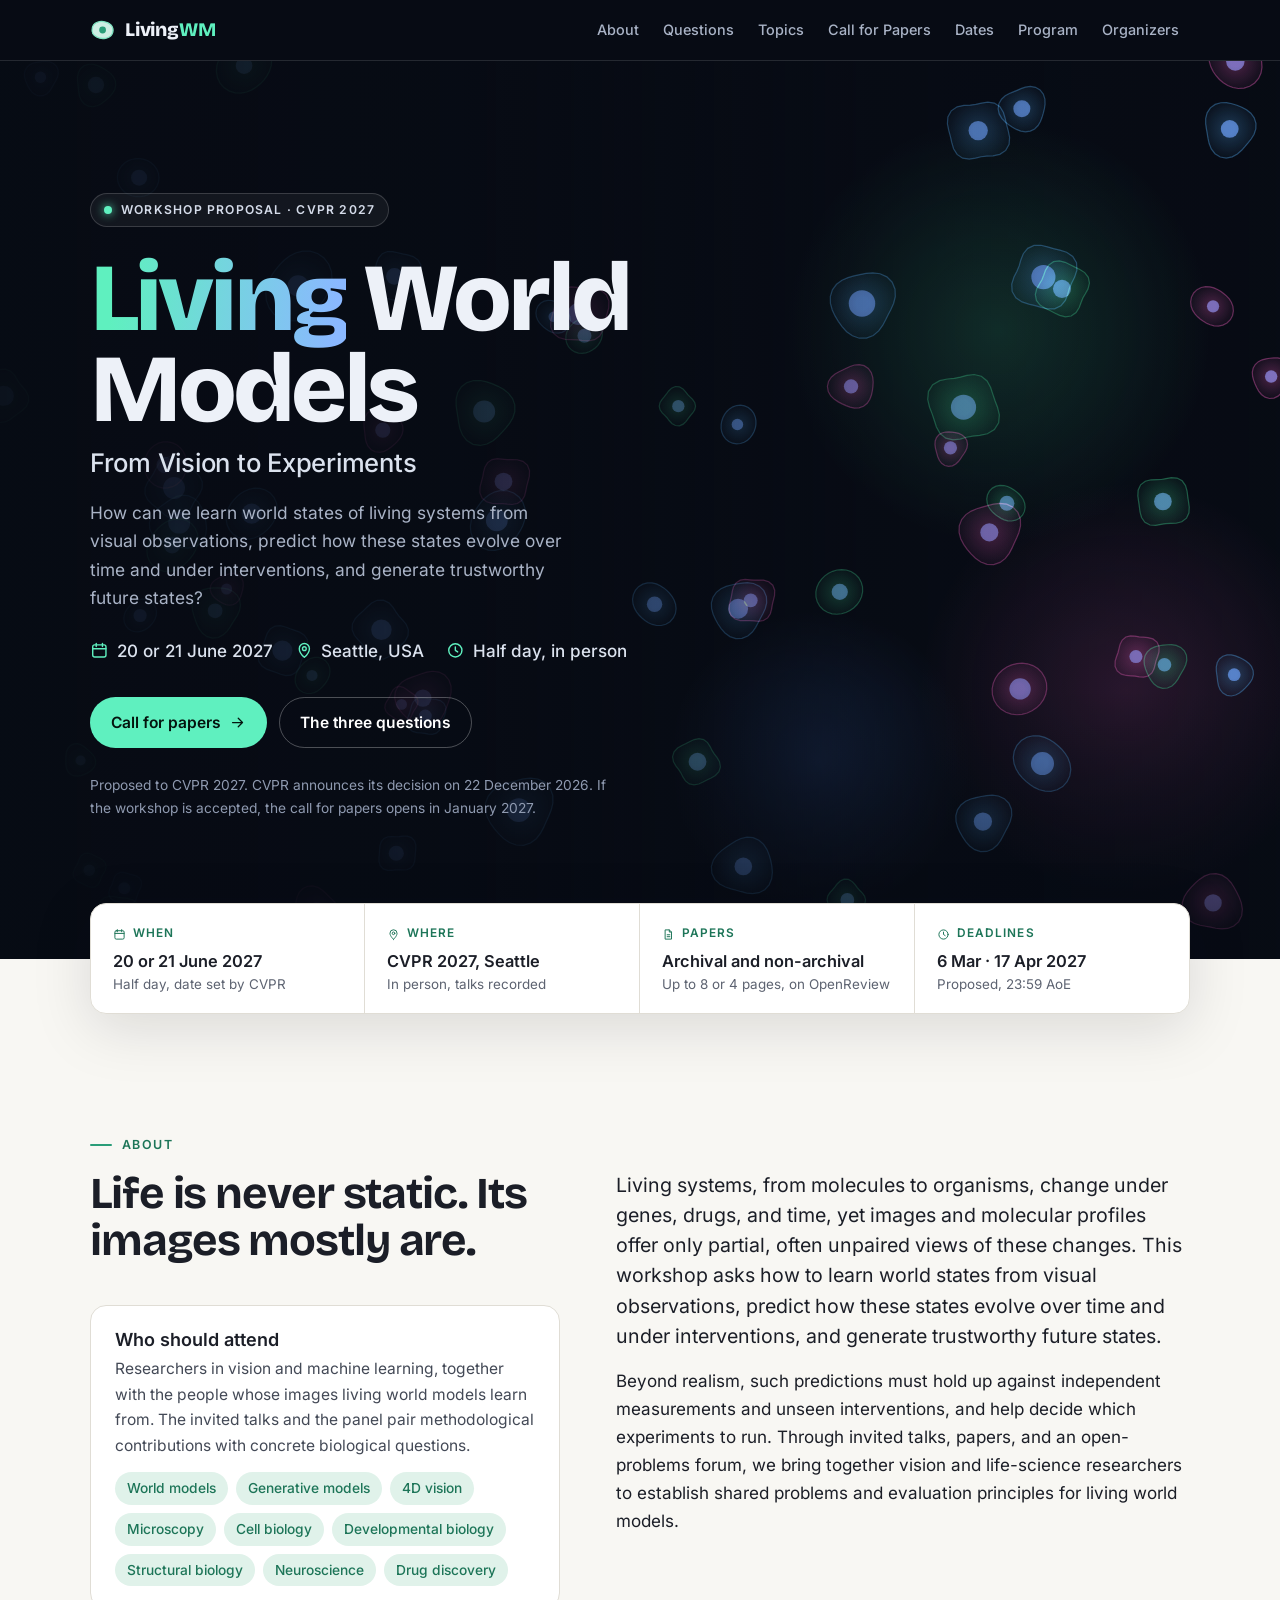
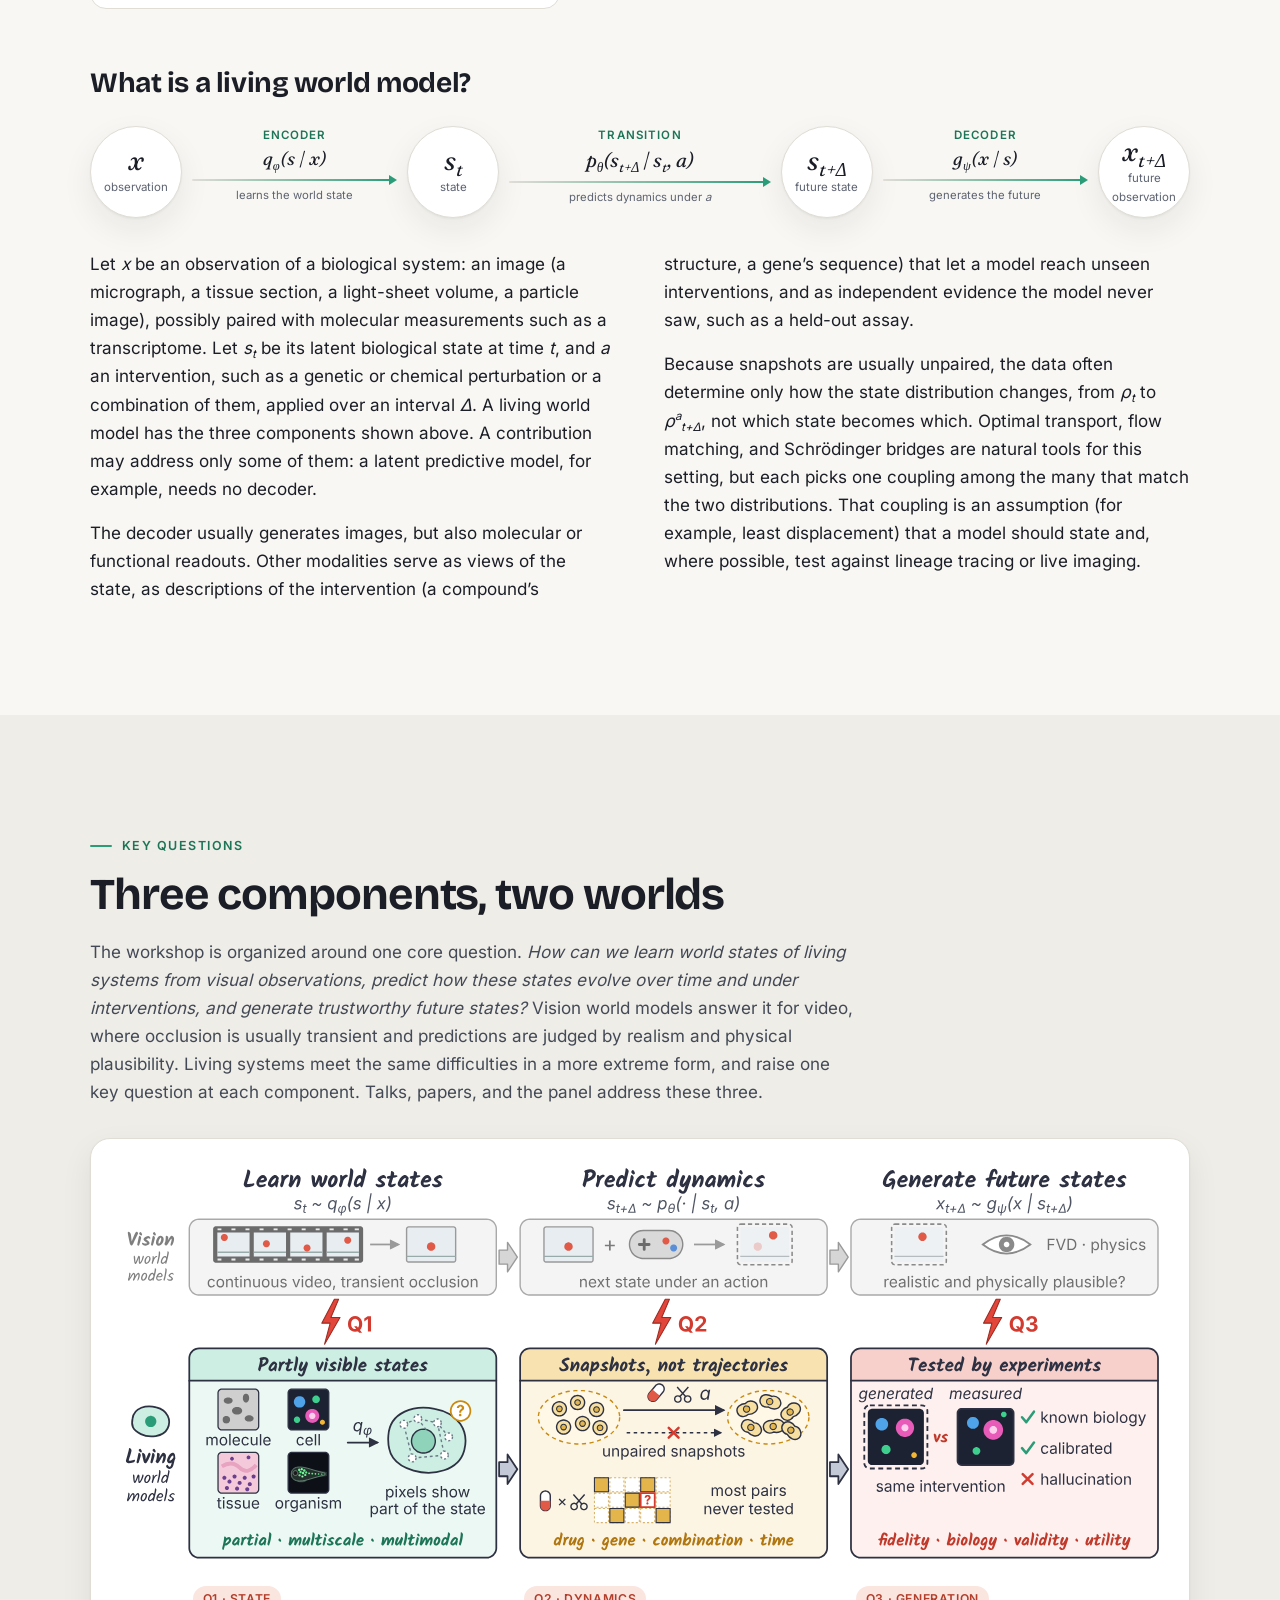
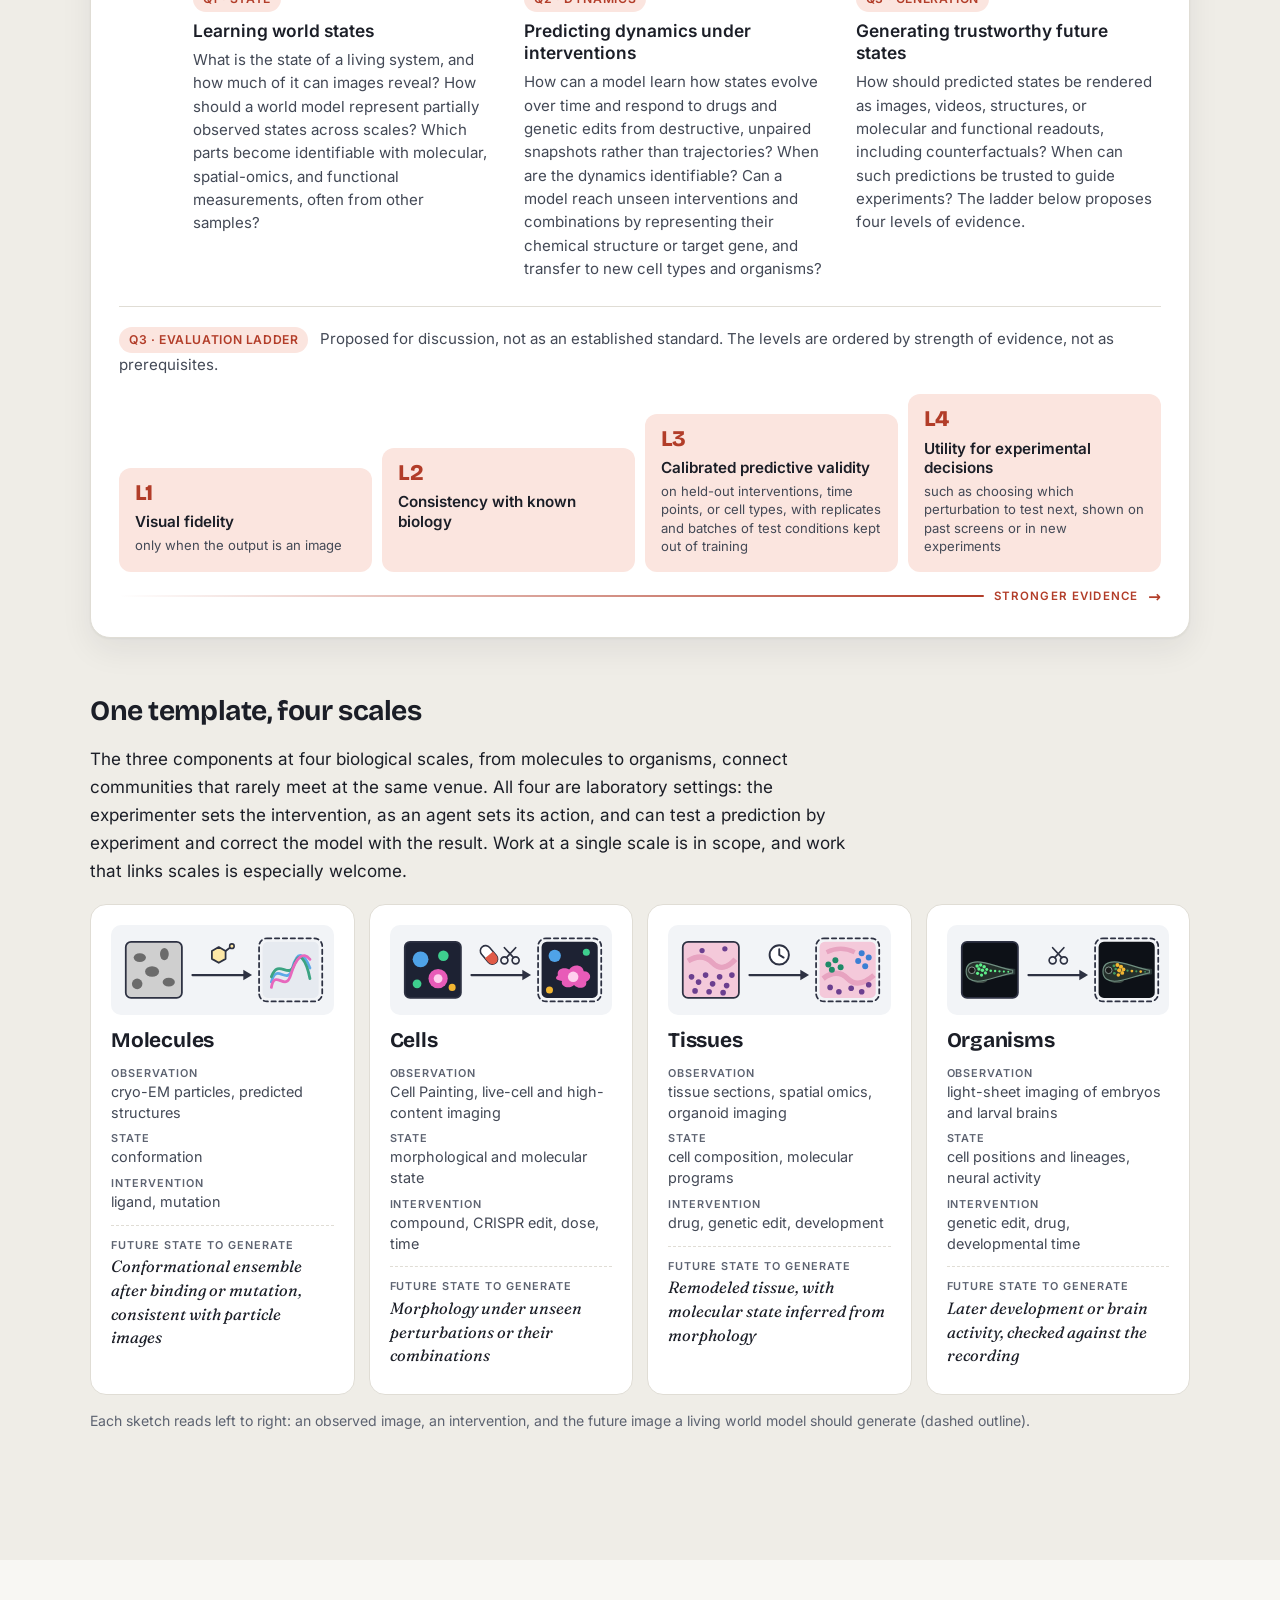
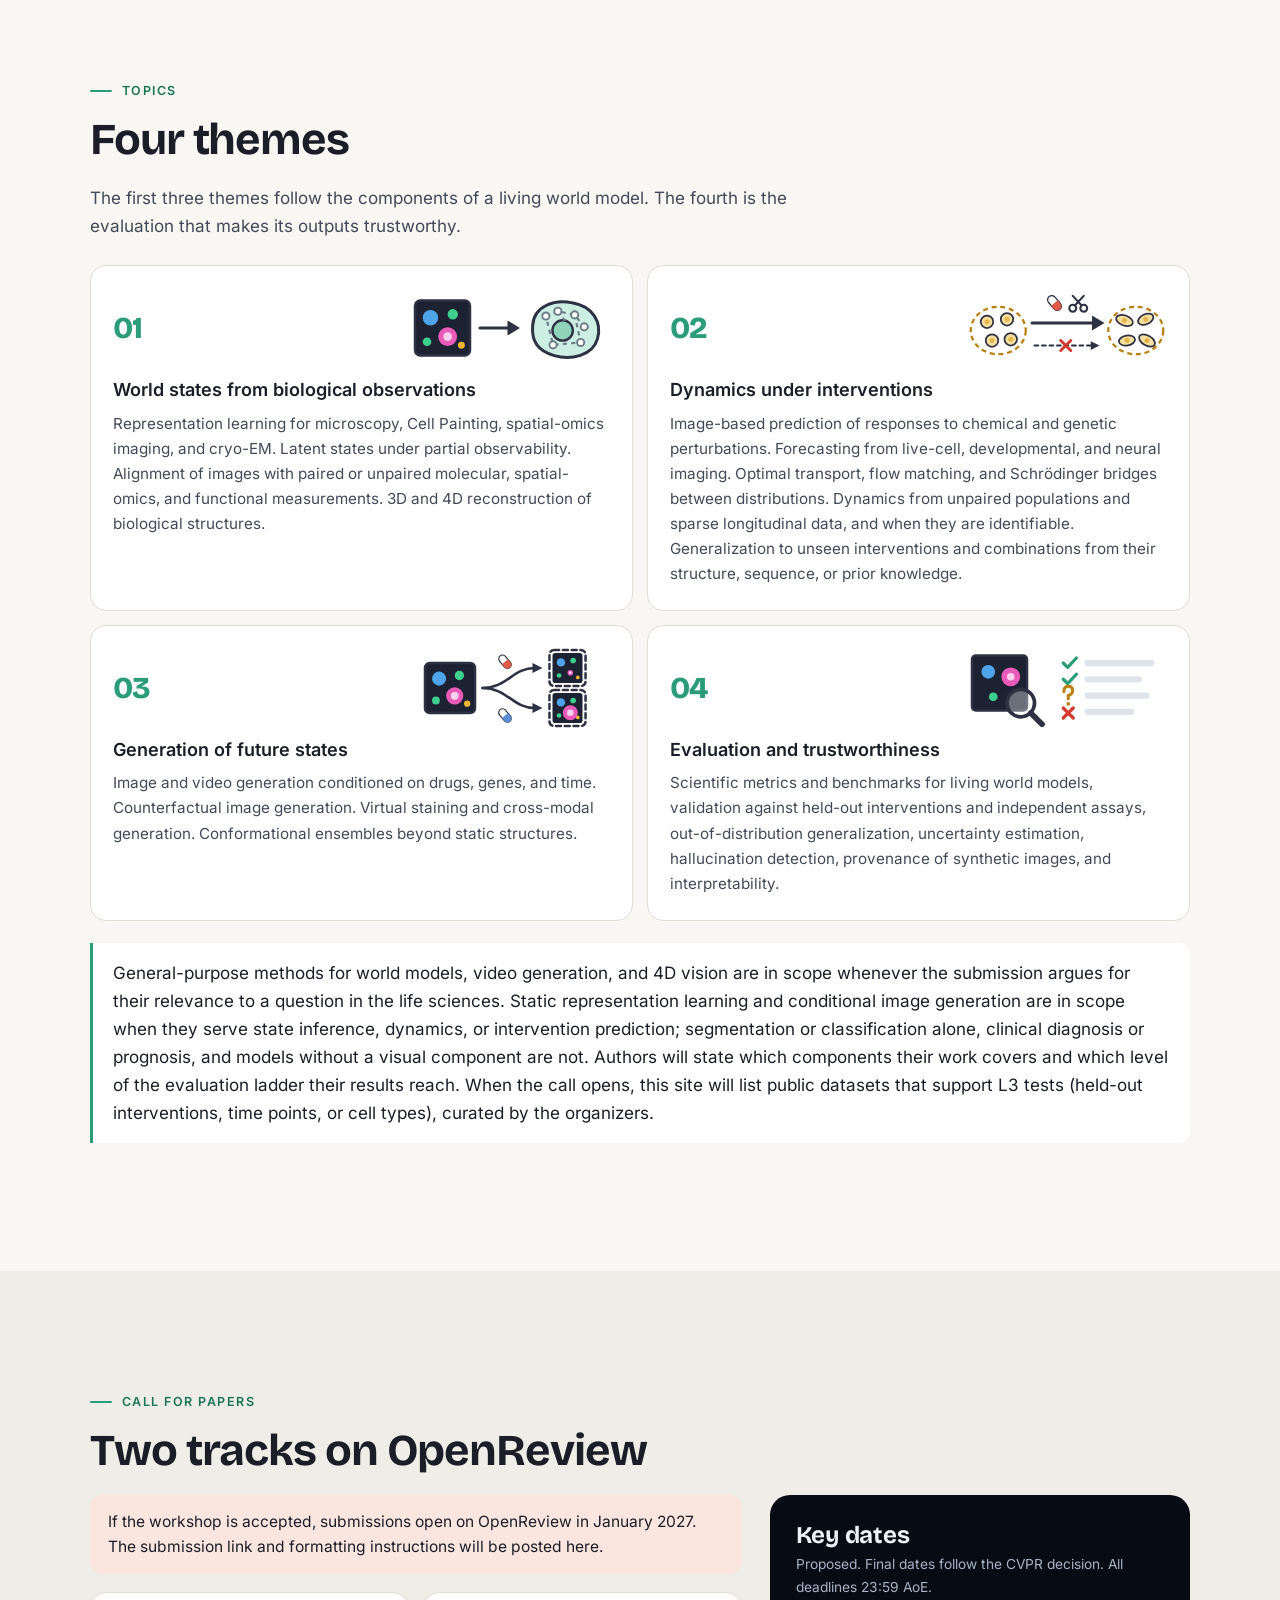
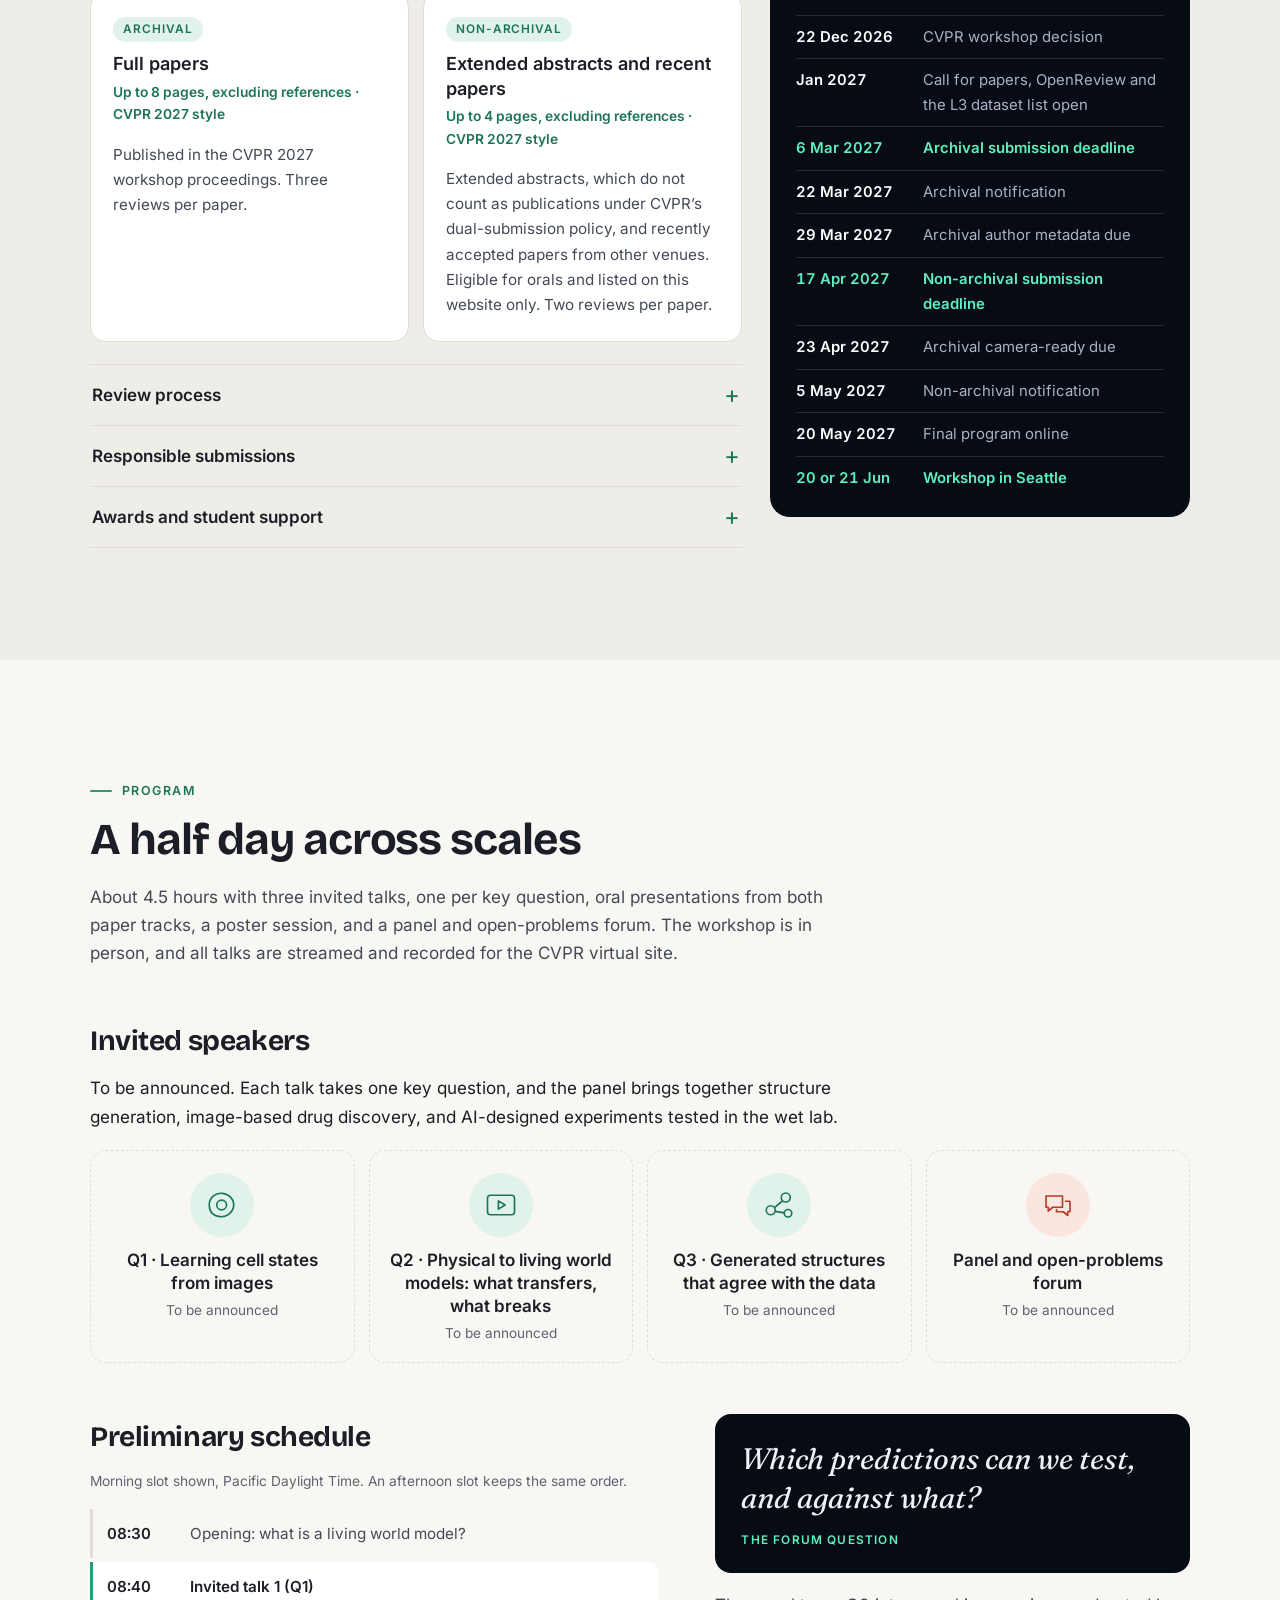
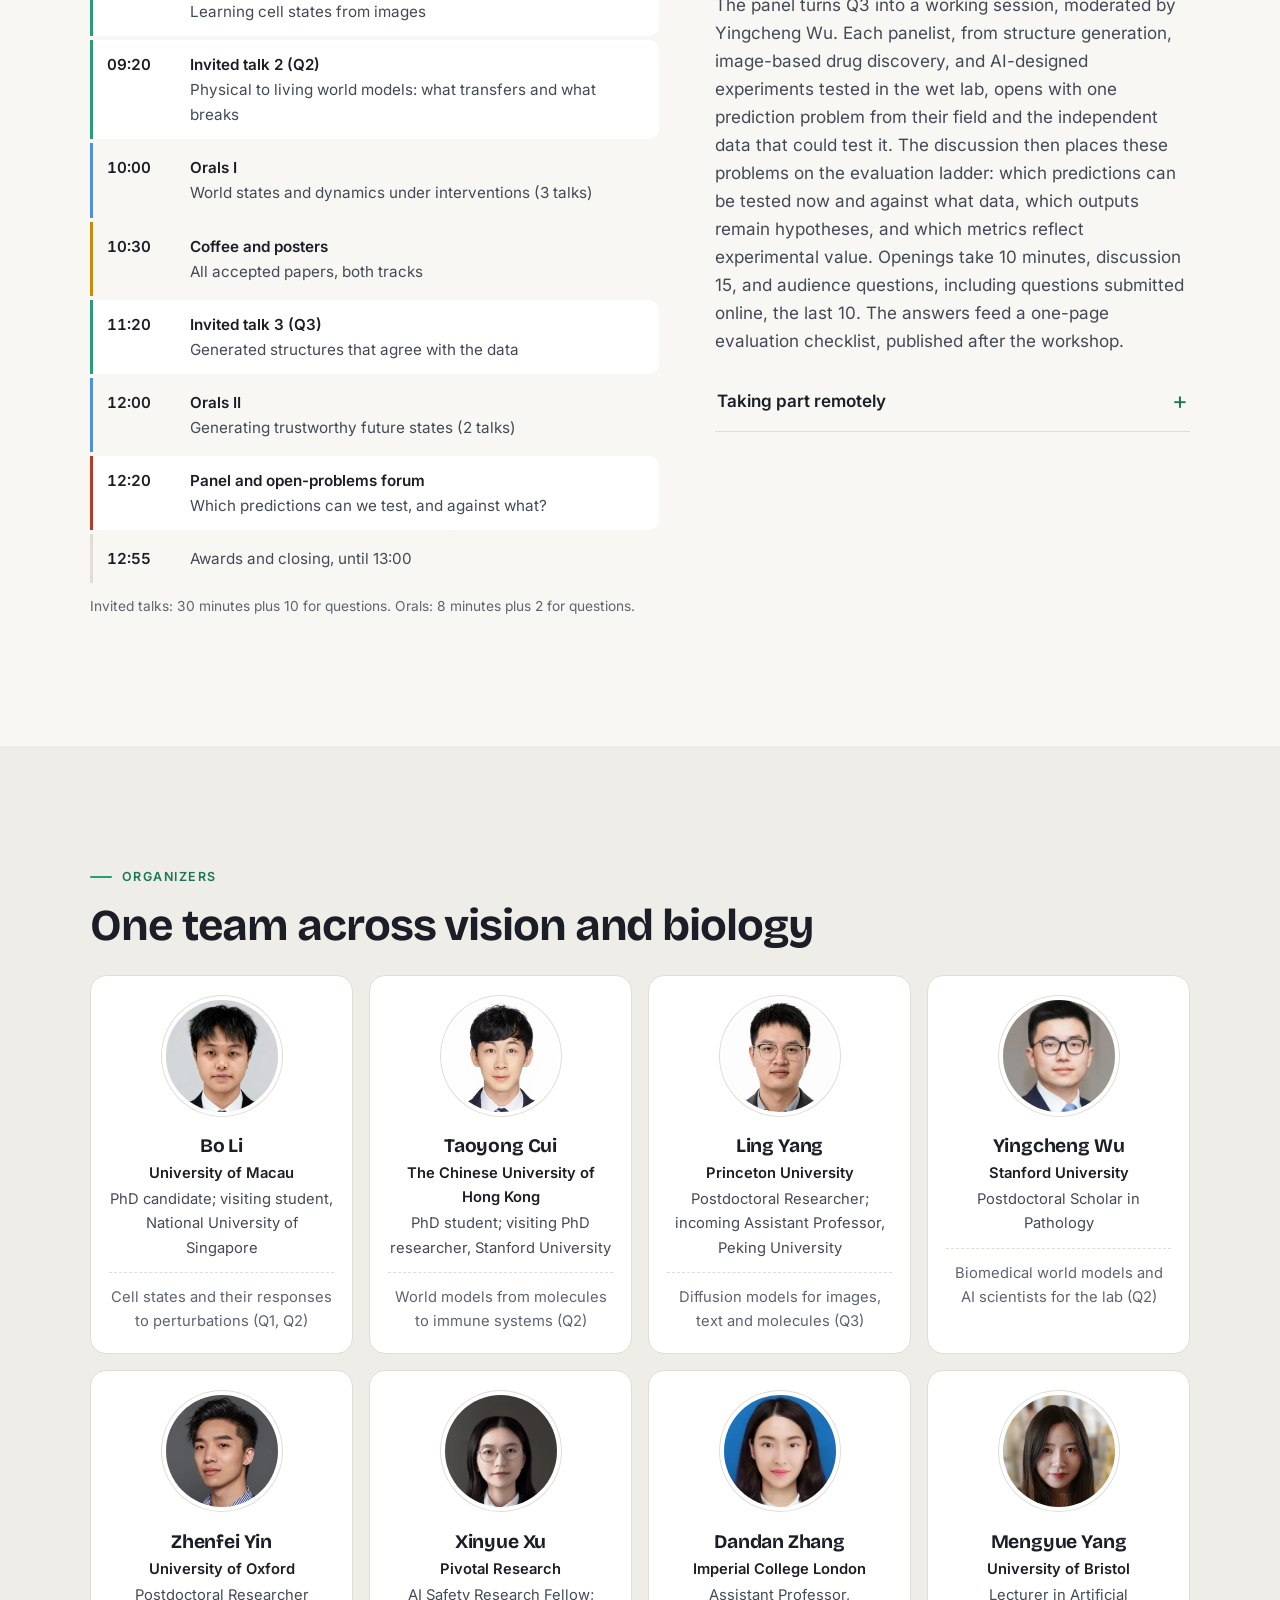
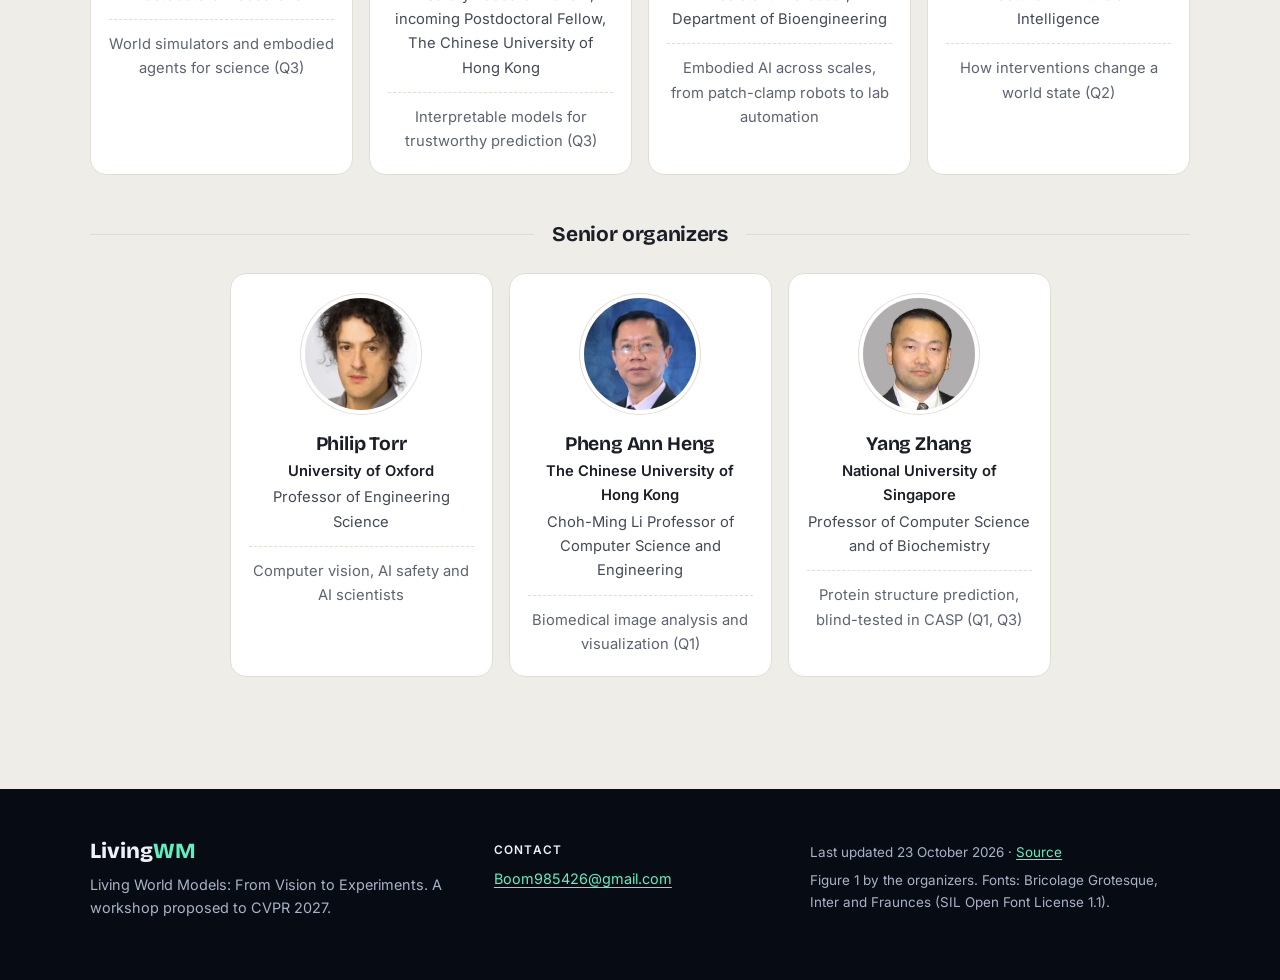
==== commit ca802ccb: "Mirror the proposal's P1 edits Definition allows partial models, L3 and L4 wording, conditional gene" ====
--- a/index.html
+++ b/index.html
@@ -100,7 +100,7 @@
       </div>
       <div class="audience">
         <h3>Who should attend</h3>
-        <p>Researchers in vision and machine learning, together with the people who generate the images that predictive vision would model. The invited talks pair methodological contributions with concrete biological questions.</p>
+        <p>Researchers in vision and machine learning, together with the people whose images living world models learn from. The invited talks and the panel pair methodological contributions with concrete biological questions.</p>
         <ul class="chips">
           <li>World models</li><li>Generative models</li><li>4D vision</li><li>Microscopy</li><li>Cell biology</li><li>Developmental biology</li><li>Structural biology</li><li>Neuroscience</li><li>Drug discovery</li>
         </ul>
@@ -118,7 +118,7 @@
       <li class="node"><span class="sym"><i>x<sub>t+Δ</sub></i></span><small>future observation</small></li>
     </ol>
     <div class="def-cols">
-      <p>Let <i>x</i> be an observation of a biological system: an image (a micrograph, a tissue section, a light-sheet volume, a particle image), possibly paired with molecular measurements such as a transcriptome. Let <i>s<sub>t</sub></i> be its latent biological state at time <i>t</i>, and <i>a</i> an intervention, such as a genetic or chemical perturbation or a combination of them, applied over an interval <i>Δ</i>. A living world model has the three components shown above.</p>
+      <p>Let <i>x</i> be an observation of a biological system: an image (a micrograph, a tissue section, a light-sheet volume, a particle image), possibly paired with molecular measurements such as a transcriptome. Let <i>s<sub>t</sub></i> be its latent biological state at time <i>t</i>, and <i>a</i> an intervention, such as a genetic or chemical perturbation or a combination of them, applied over an interval <i>Δ</i>. A living world model has the three components shown above. A contribution may address only some of them: a latent predictive model, for example, needs no decoder.</p>
       <p>The decoder usually generates images, but also molecular or functional readouts. Other modalities serve as views of the state, as descriptions of the intervention (a compound&rsquo;s structure, a gene&rsquo;s sequence) that let a model reach unseen interventions, and as independent evidence the model never saw, such as a held-out assay.</p>
       <p>Because snapshots are usually unpaired, the data often determine only how the state distribution changes, from <i>ρ<sub>t</sub></i> to <i>ρ<sup>a</sup><sub>t+Δ</sub></i>, not which state becomes which. Optimal transport, flow matching, and Schrödinger bridges are natural tools for this setting, but each picks one coupling among the many that match the two distributions. That coupling is an assumption (for example, least displacement) that a model should state and, where possible, test against lineage tracing or live imaging.</p>
     </div>
@@ -158,8 +158,8 @@
         <ol class="ladder-steps">
           <li><b>L1</b><span>Visual fidelity</span><small>only when the output is an image</small></li>
           <li><b>L2</b><span>Consistency with known biology</span></li>
-          <li><b>L3</b><span>Calibrated predictive validity</span><small>on held-out interventions, time points, or cell types</small></li>
-          <li><b>L4</b><span>Utility for experimental decisions</span><small>such as choosing which perturbation to test next</small></li>
+          <li><b>L3</b><span>Calibrated predictive validity</span><small>on held-out interventions, time points, or cell types, with replicates and batches of test conditions kept out of training</small></li>
+          <li><b>L4</b><span>Utility for experimental decisions</span><small>such as choosing which perturbation to test next, shown on past screens or in new experiments</small></li>
         </ol>
         <p class="ladder-axis" aria-hidden="true"><span>stronger evidence</span></p>
       </div>
@@ -236,7 +236,7 @@
         <p>Scientific metrics and benchmarks for living world models, validation against held-out interventions and independent assays, out-of-distribution generalization, uncertainty estimation, hallucination detection, provenance of synthetic images, and interpretability.</p>
       </li>
     </ol>
-    <p class="scope">General-purpose methods for world models, video generation, and 4D vision are in scope whenever the submission argues for their relevance to a question in the life sciences. Static representation learning is in scope when it serves state inference, dynamics, or intervention prediction; segmentation or classification alone, clinical diagnosis or prognosis, and models without a visual component are not. Authors will state which level of the evaluation ladder their results reach. When the call opens, this site will list public datasets that support L3 tests (held-out interventions, time points, or cell types), curated by the organizers.</p>
+    <p class="scope">General-purpose methods for world models, video generation, and 4D vision are in scope whenever the submission argues for their relevance to a question in the life sciences. Static representation learning and conditional image generation are in scope when they serve state inference, dynamics, or intervention prediction; segmentation or classification alone, clinical diagnosis or prognosis, and models without a visual component are not. Authors will state which components their work covers and which level of the evaluation ladder their results reach. When the call opens, this site will list public datasets that support L3 tests (held-out interventions, time points, or cell types), curated by the organizers.</p>
   </div>
 </section>
 
@@ -258,7 +258,7 @@
             <p class="track-tag">Non-archival</p>
             <h3>Extended abstracts and recent papers</h3>
             <p class="spec">Up to 4 pages, excluding references · CVPR 2027 style</p>
-            <p>Extended abstracts, which CVPR does not regard as prior publication, and recently accepted papers from other venues. Eligible for orals and listed on this website only. Two reviews per paper.</p>
+            <p>Extended abstracts, which do not count as publications under CVPR&rsquo;s dual-submission policy, and recently accepted papers from other venues. Eligible for orals and listed on this website only. Two reviews per paper.</p>
           </article>
         </div>
 
@@ -273,6 +273,7 @@
               <li>Papers state their data sources and licenses, and the consent and ethics approval for any human-derived cells or tissue.</li>
               <li>Synthetic cell images and structures are clearly labeled as synthetic.</li>
               <li>Accepted papers state which predictions were tested experimentally. A predicted response is a hypothesis, not a measurement.</li>
+              <li>Papers that design proteins or compounds discuss the risks of misuse.</li>
               <li>We encourage reporting batch effects (laboratory, microscope, plate layout, cell line) and dataset composition.</li>
               <li>The workshop follows the CVPR 2027 policy on large language models for authors and reviewers. Reviewers may not upload submissions to external AI services.</li>
             </ul>
@@ -341,10 +342,10 @@
           <p>Which predictions can we test, and against what?</p>
           <footer>The forum question</footer>
         </blockquote>
-        <p>The panel turns Q3 into a working session, moderated by Yingcheng Wu. Each panelist, from structure generation, image-based drug discovery, and AI-designed experiments tested in the wet lab, opens with one prediction problem from their field and the independent data that could test it. The discussion then places these problems on the evaluation ladder: which predictions can be tested now and against what data, which outputs remain hypotheses, and which metrics reflect experimental value. Openings take 10 minutes, discussion 15, and audience questions, including questions submitted online, the last 10. The answers feed the post-workshop summary.</p>
+        <p>The panel turns Q3 into a working session, moderated by Yingcheng Wu. Each panelist, from structure generation, image-based drug discovery, and AI-designed experiments tested in the wet lab, opens with one prediction problem from their field and the independent data that could test it. The discussion then places these problems on the evaluation ladder: which predictions can be tested now and against what data, which outputs remain hypotheses, and which metrics reflect experimental value. Openings take 10 minutes, discussion 15, and audience questions, including questions submitted online, the last 10. The answers feed a one-page evaluation checklist, published after the workshop.</p>
         <details>
           <summary>Taking part remotely</summary>
-          <p>One organizer relays online questions in every Q&amp;A slot. Authors who cannot travel may present through a prerecorded video, with their poster displayed by an organizer or coauthor. An asynchronous discussion channel stays open for two weeks after the workshop. Accepted papers, posters, and slides (with author consent) will be posted on this website, and the organizers will publish a short summary of open problems and proposed evaluation practices within four weeks of the workshop.</p>
+          <p>One organizer relays online questions in every Q&amp;A slot. Authors who cannot travel may present through a prerecorded video, with their poster displayed by an organizer or coauthor. An asynchronous discussion channel stays open for two weeks after the workshop. Accepted papers, posters, and slides (with author consent) will be posted on this website. Within four weeks, the organizers will publish a one-page evaluation checklist from the forum: what was observed, what was predicted, which conditions were held out, and what independent evidence tested each prediction.</p>
         </details>
       </div>
     </div>
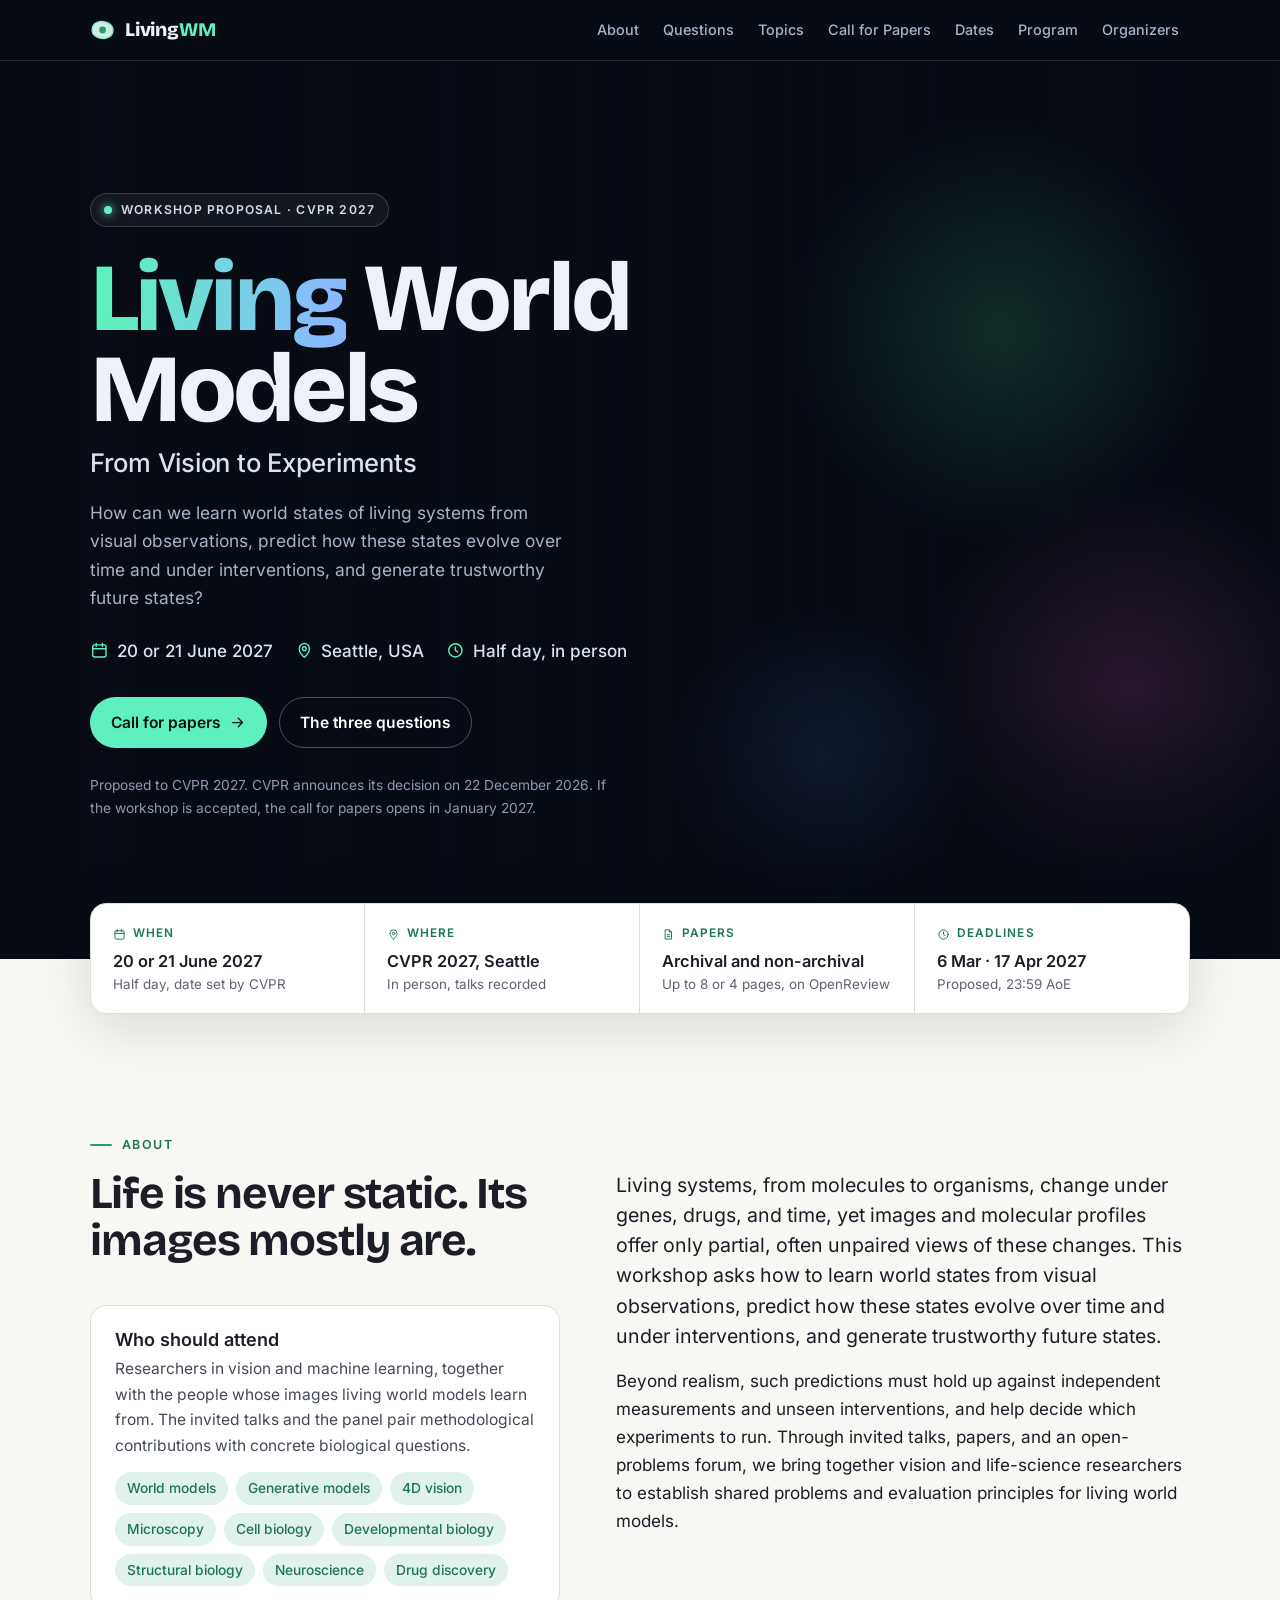
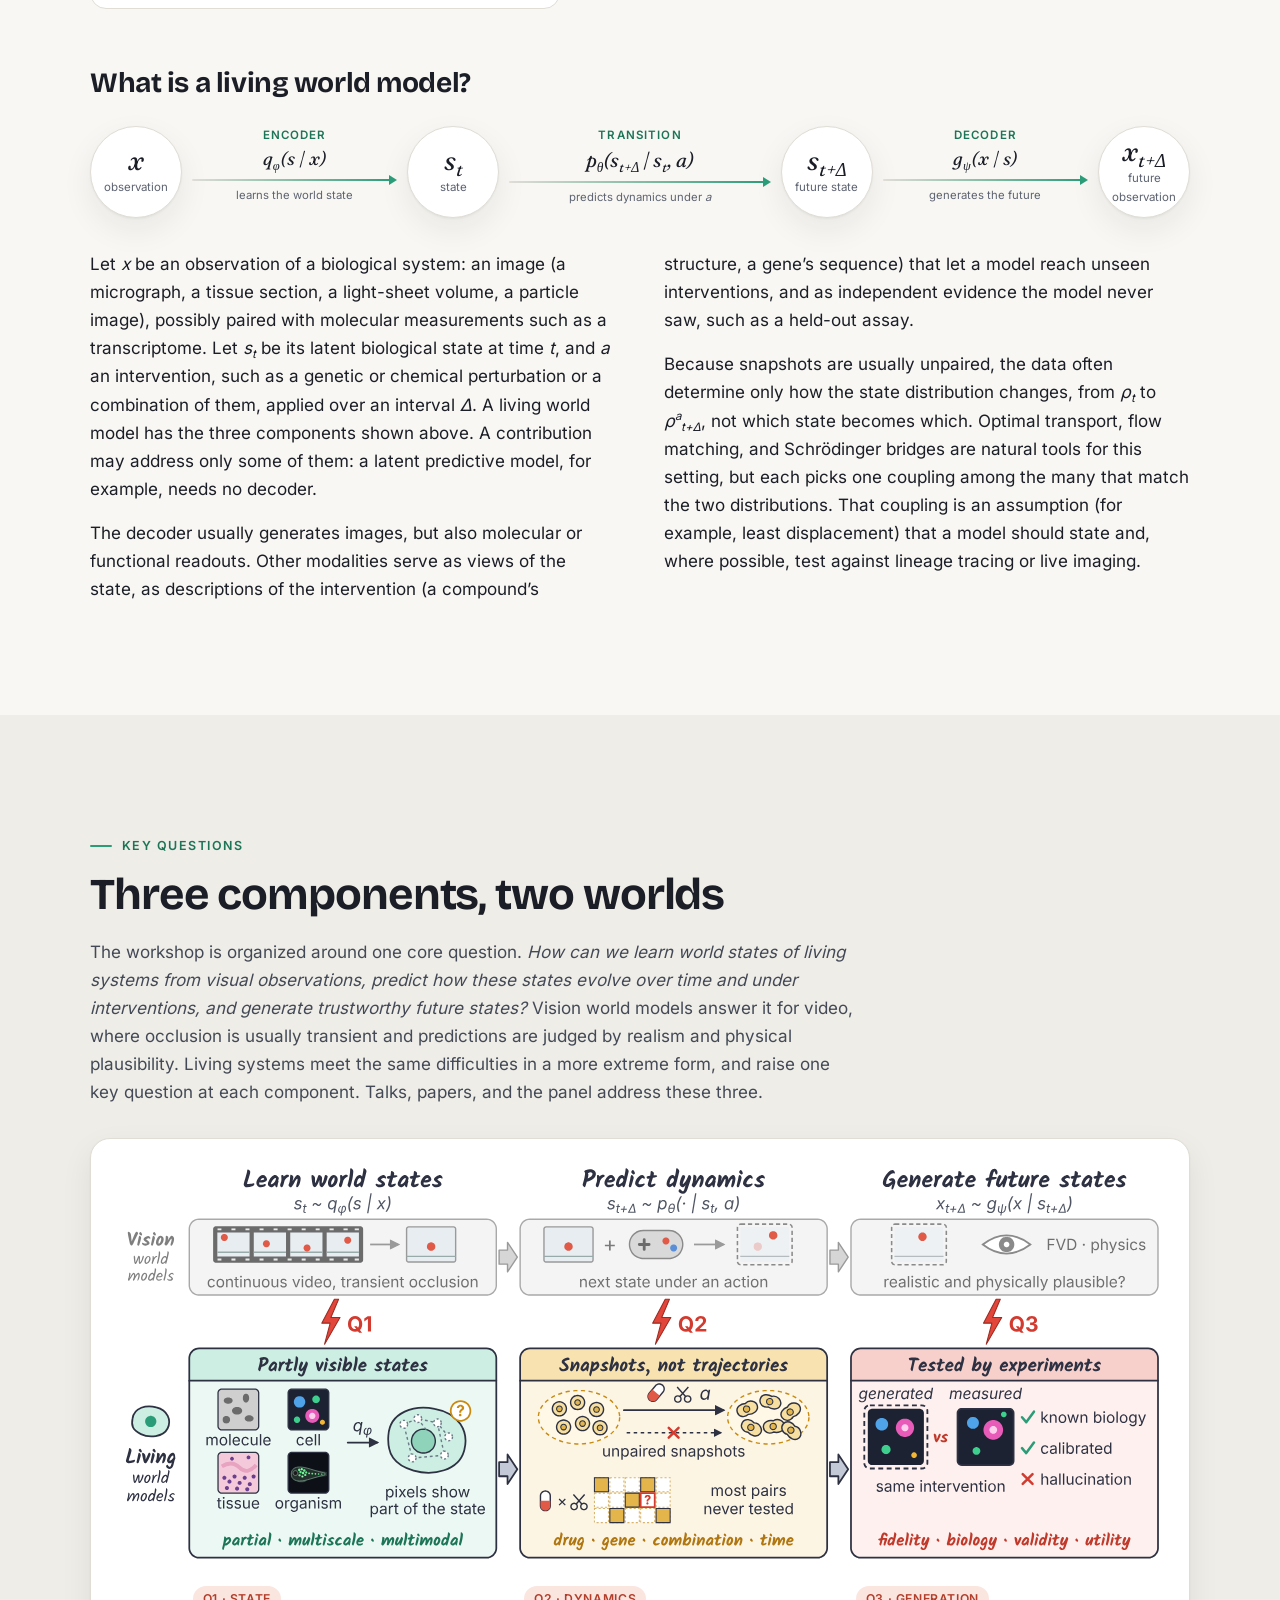
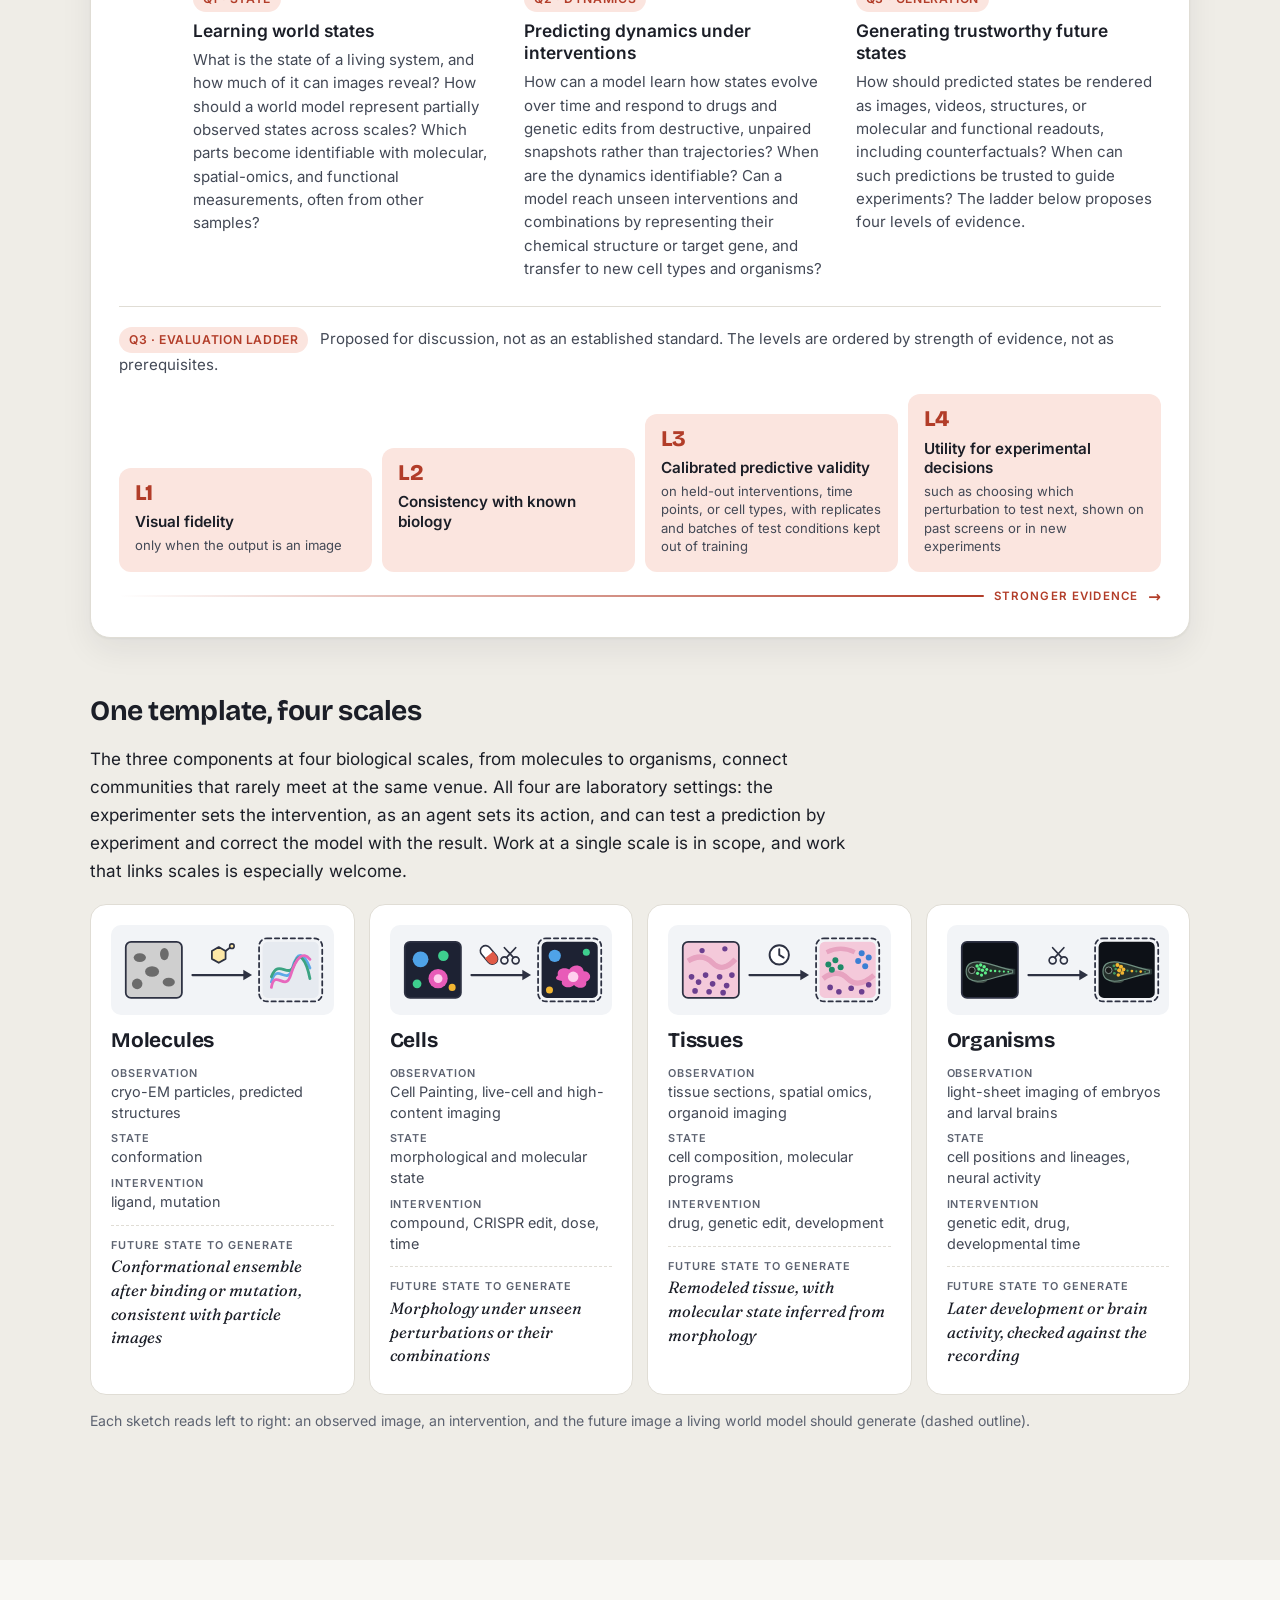
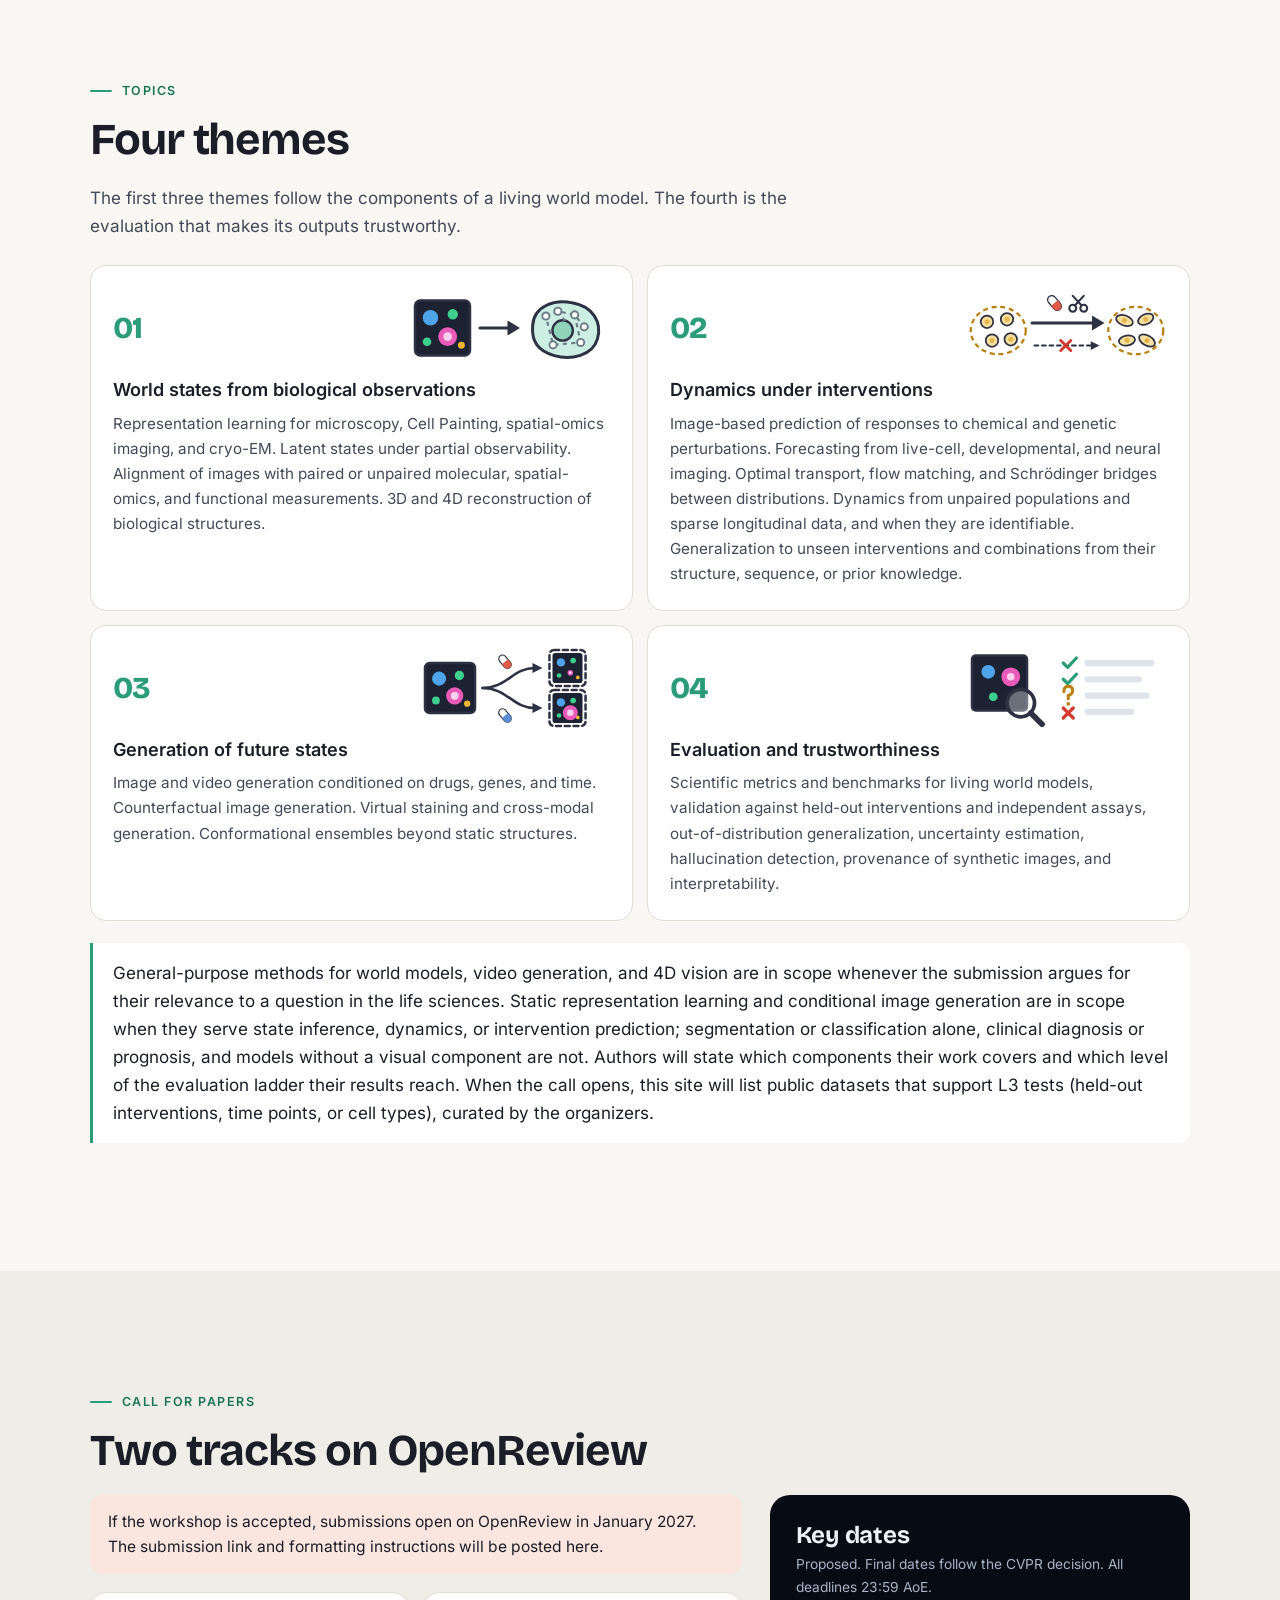
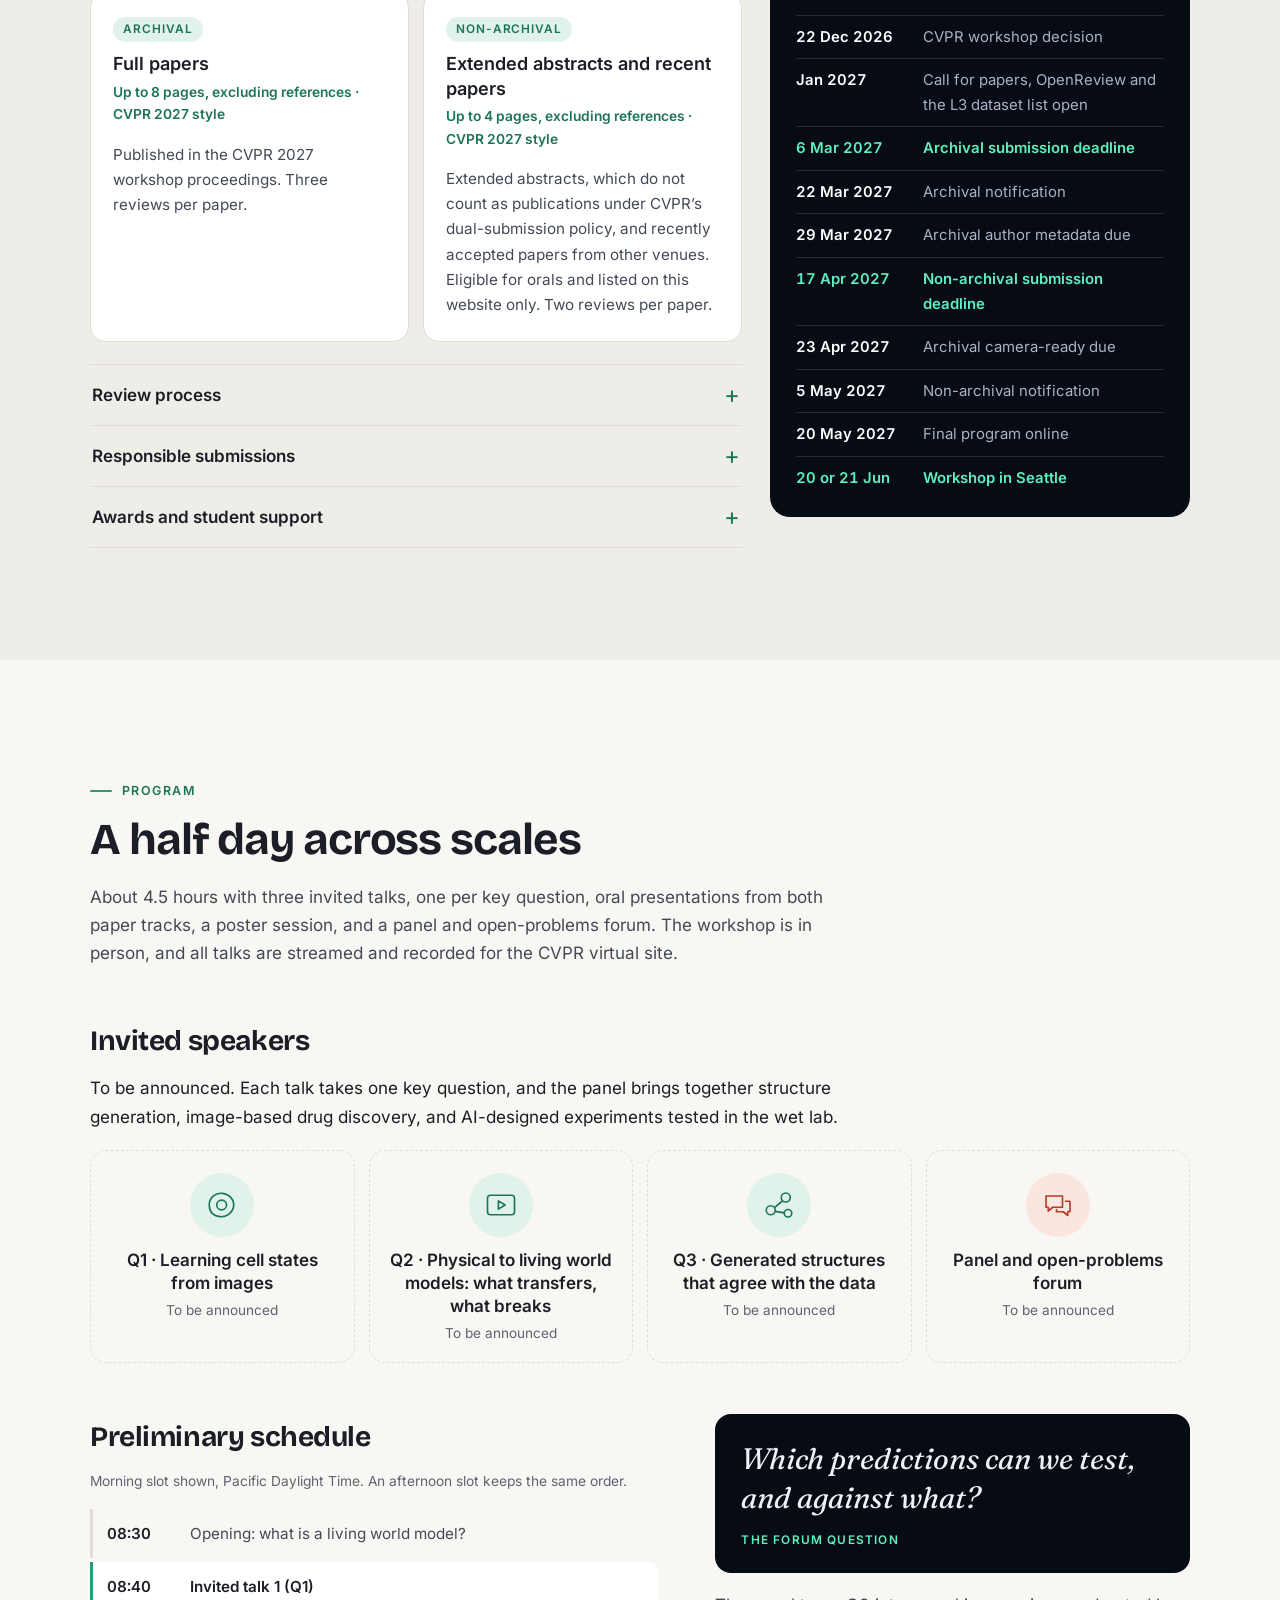
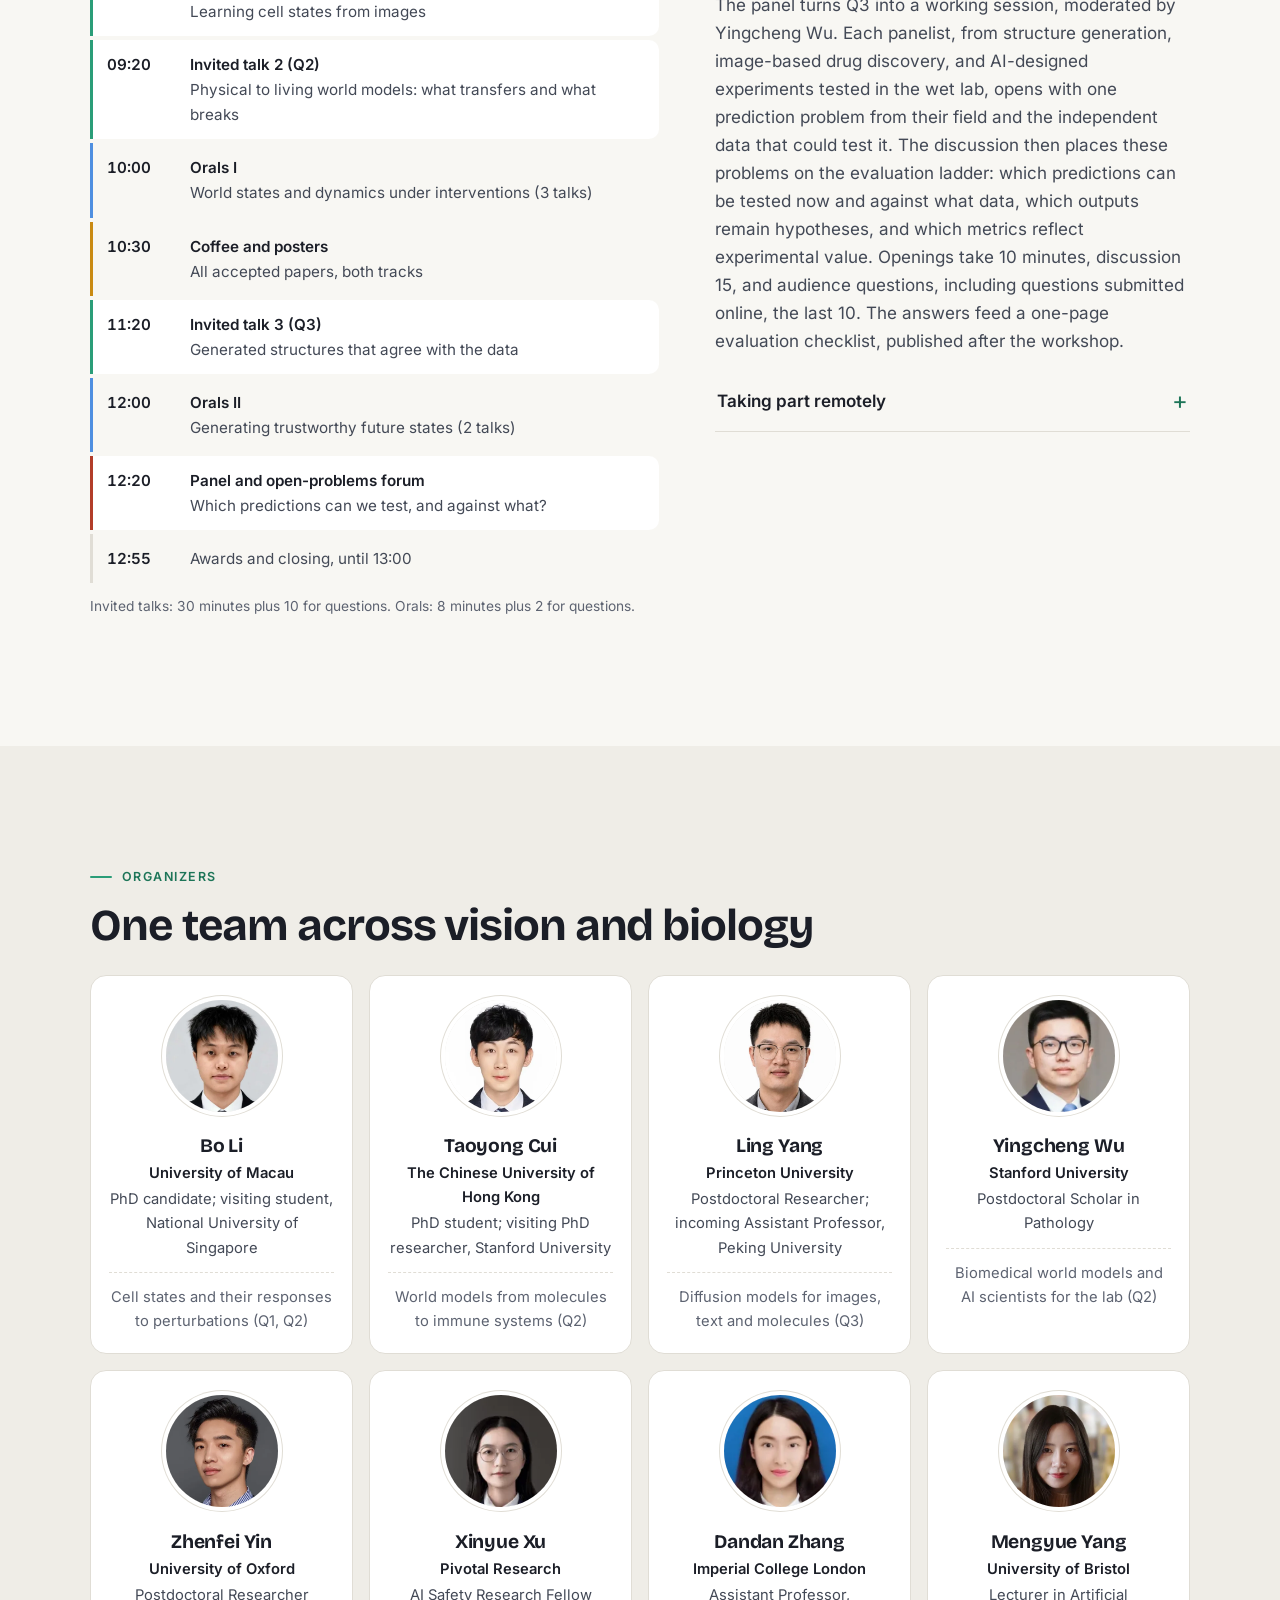
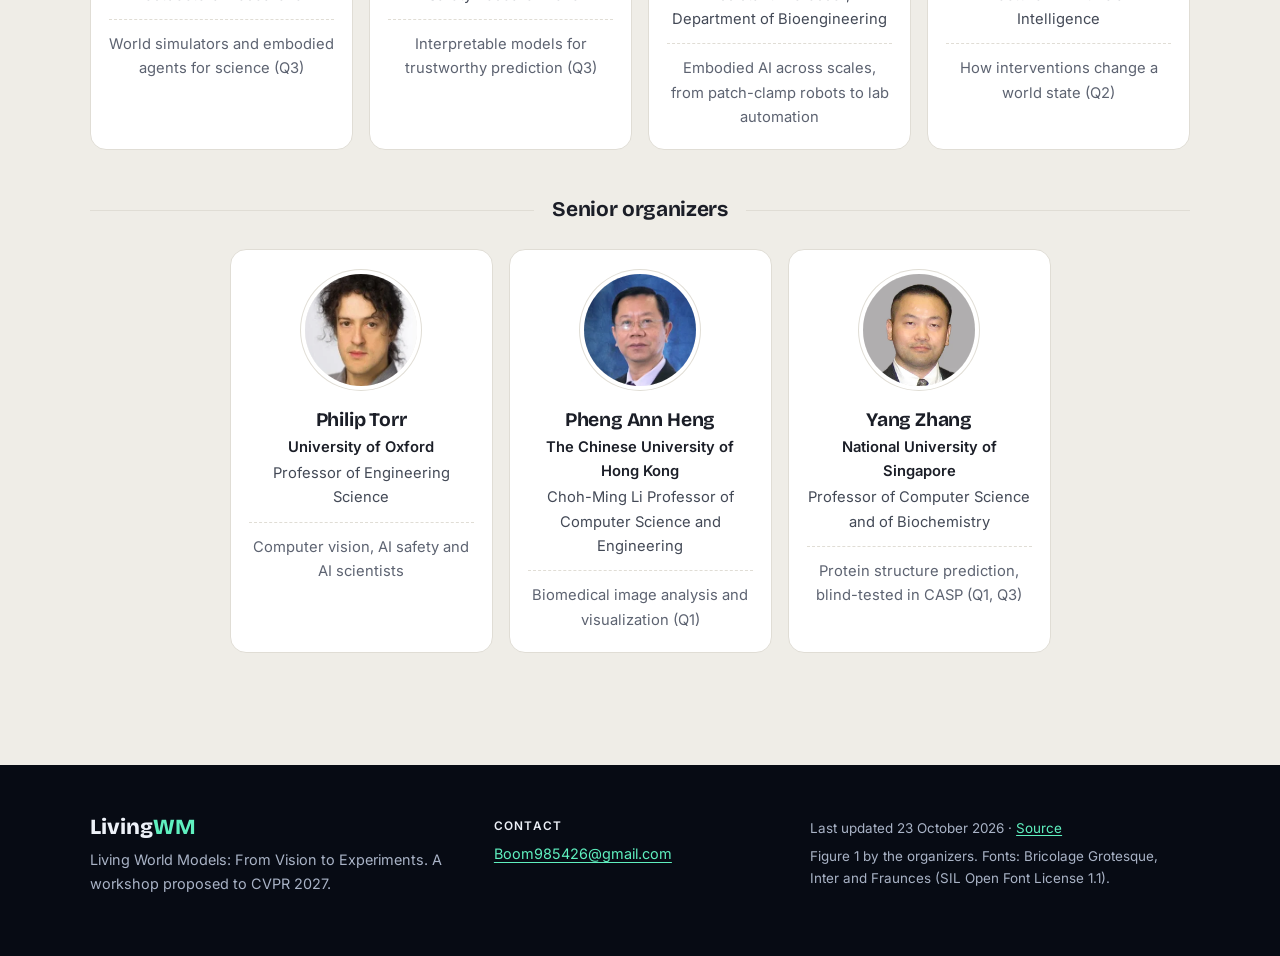
==== commit 29b381a5: "Xu: drop the CUHK affiliation Co-Authored-By: Claude Opus 5.5 <noreply@anthropic.com>" ====
--- a/index.html
+++ b/index.html
@@ -407,7 +407,7 @@
         <div>
           <h3><a href="https://thea-hsu.github.io/">Xinyue Xu</a></h3>
           <p class="affil">Pivotal Research</p>
-          <p class="role">AI Safety Research Fellow; incoming Postdoctoral Fellow, The Chinese University of Hong Kong</p>
+          <p class="role">AI Safety Research Fellow</p>
           <p class="focus">Interpretable models for trustworthy prediction (Q3)</p>
         </div>
       </li>
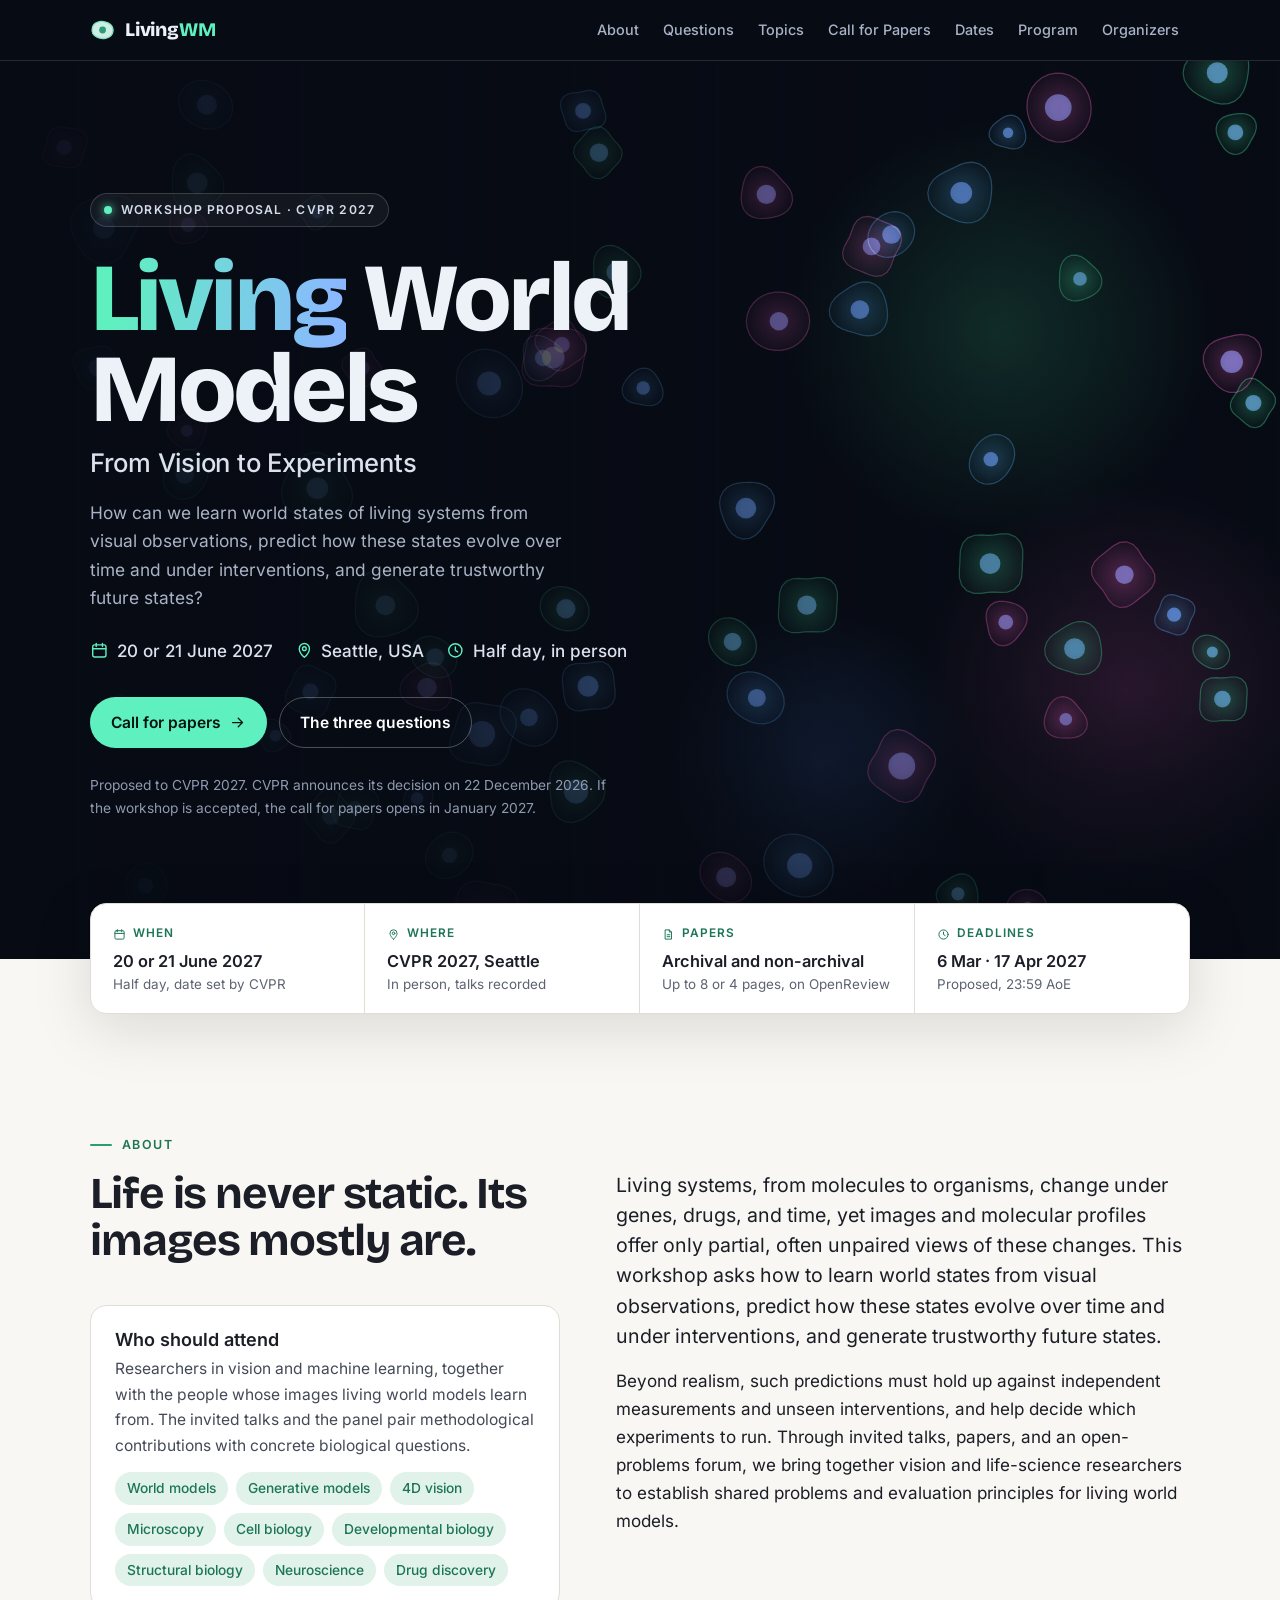
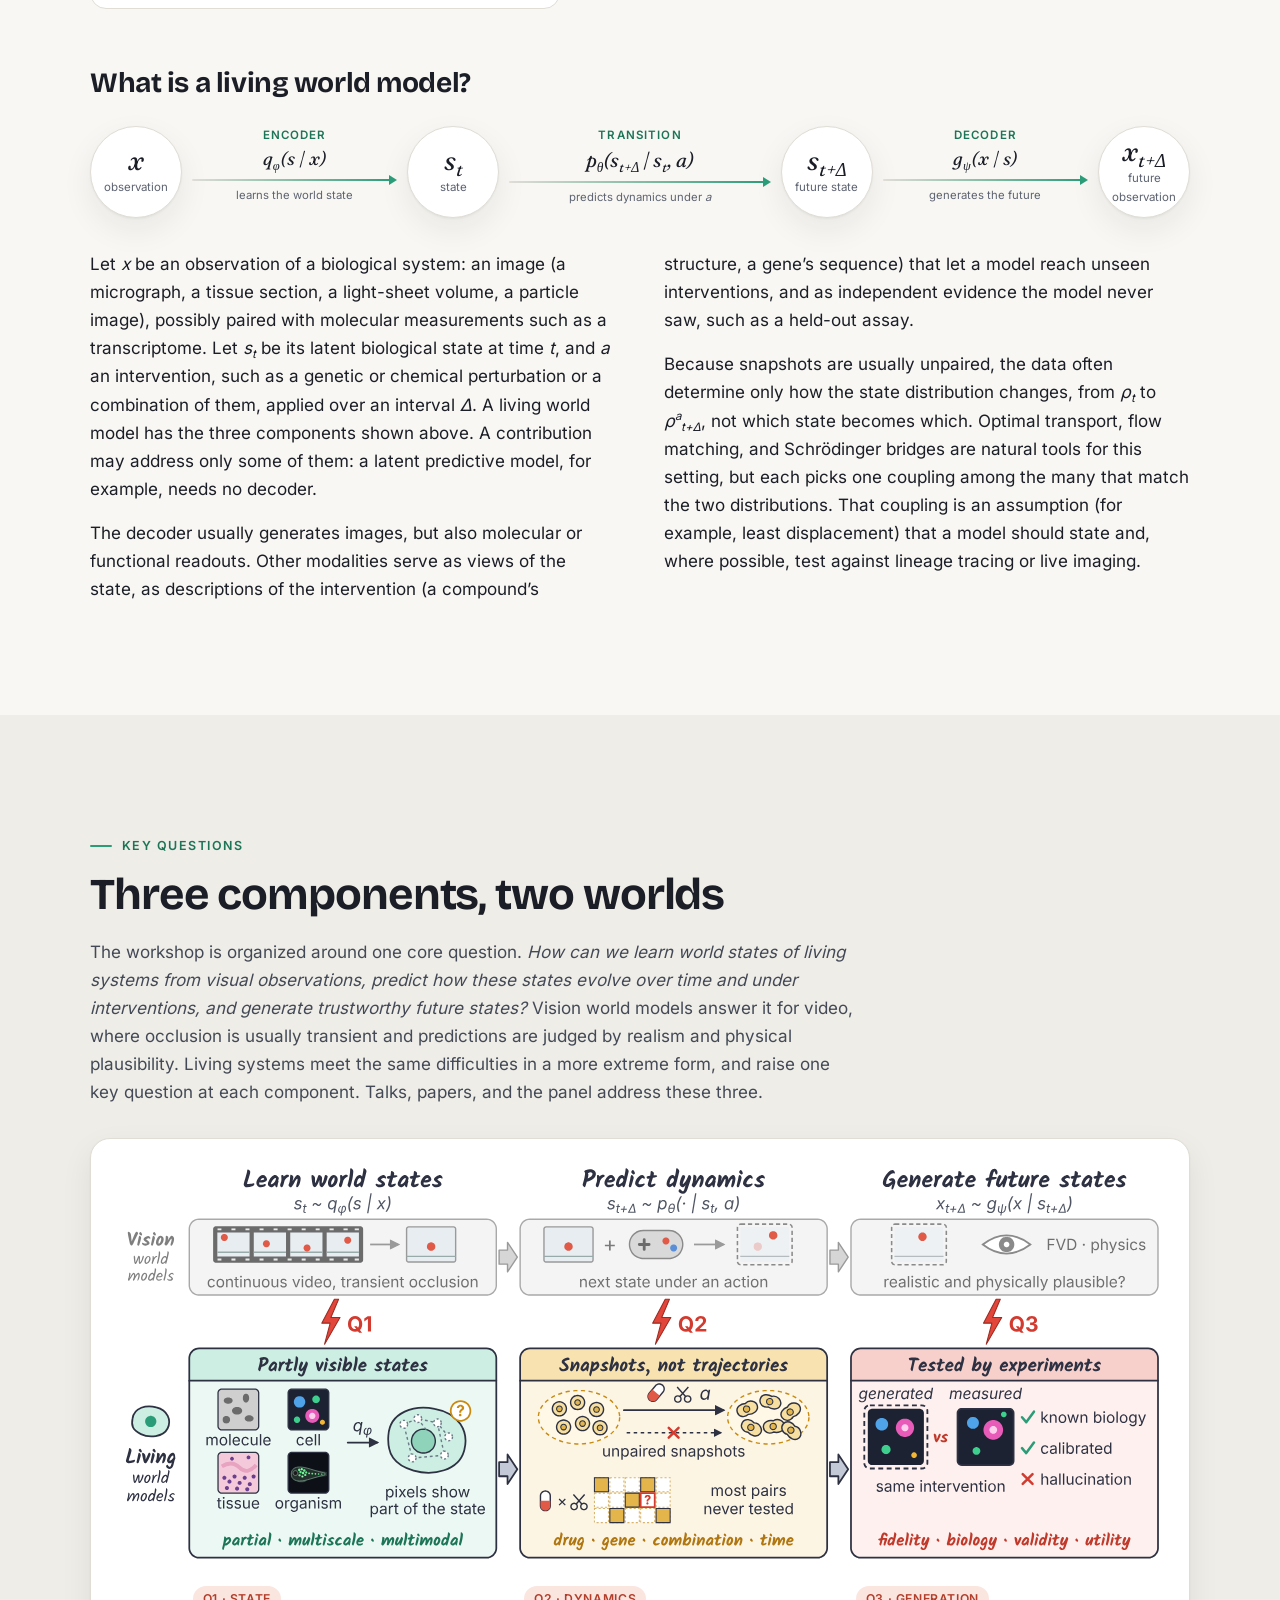
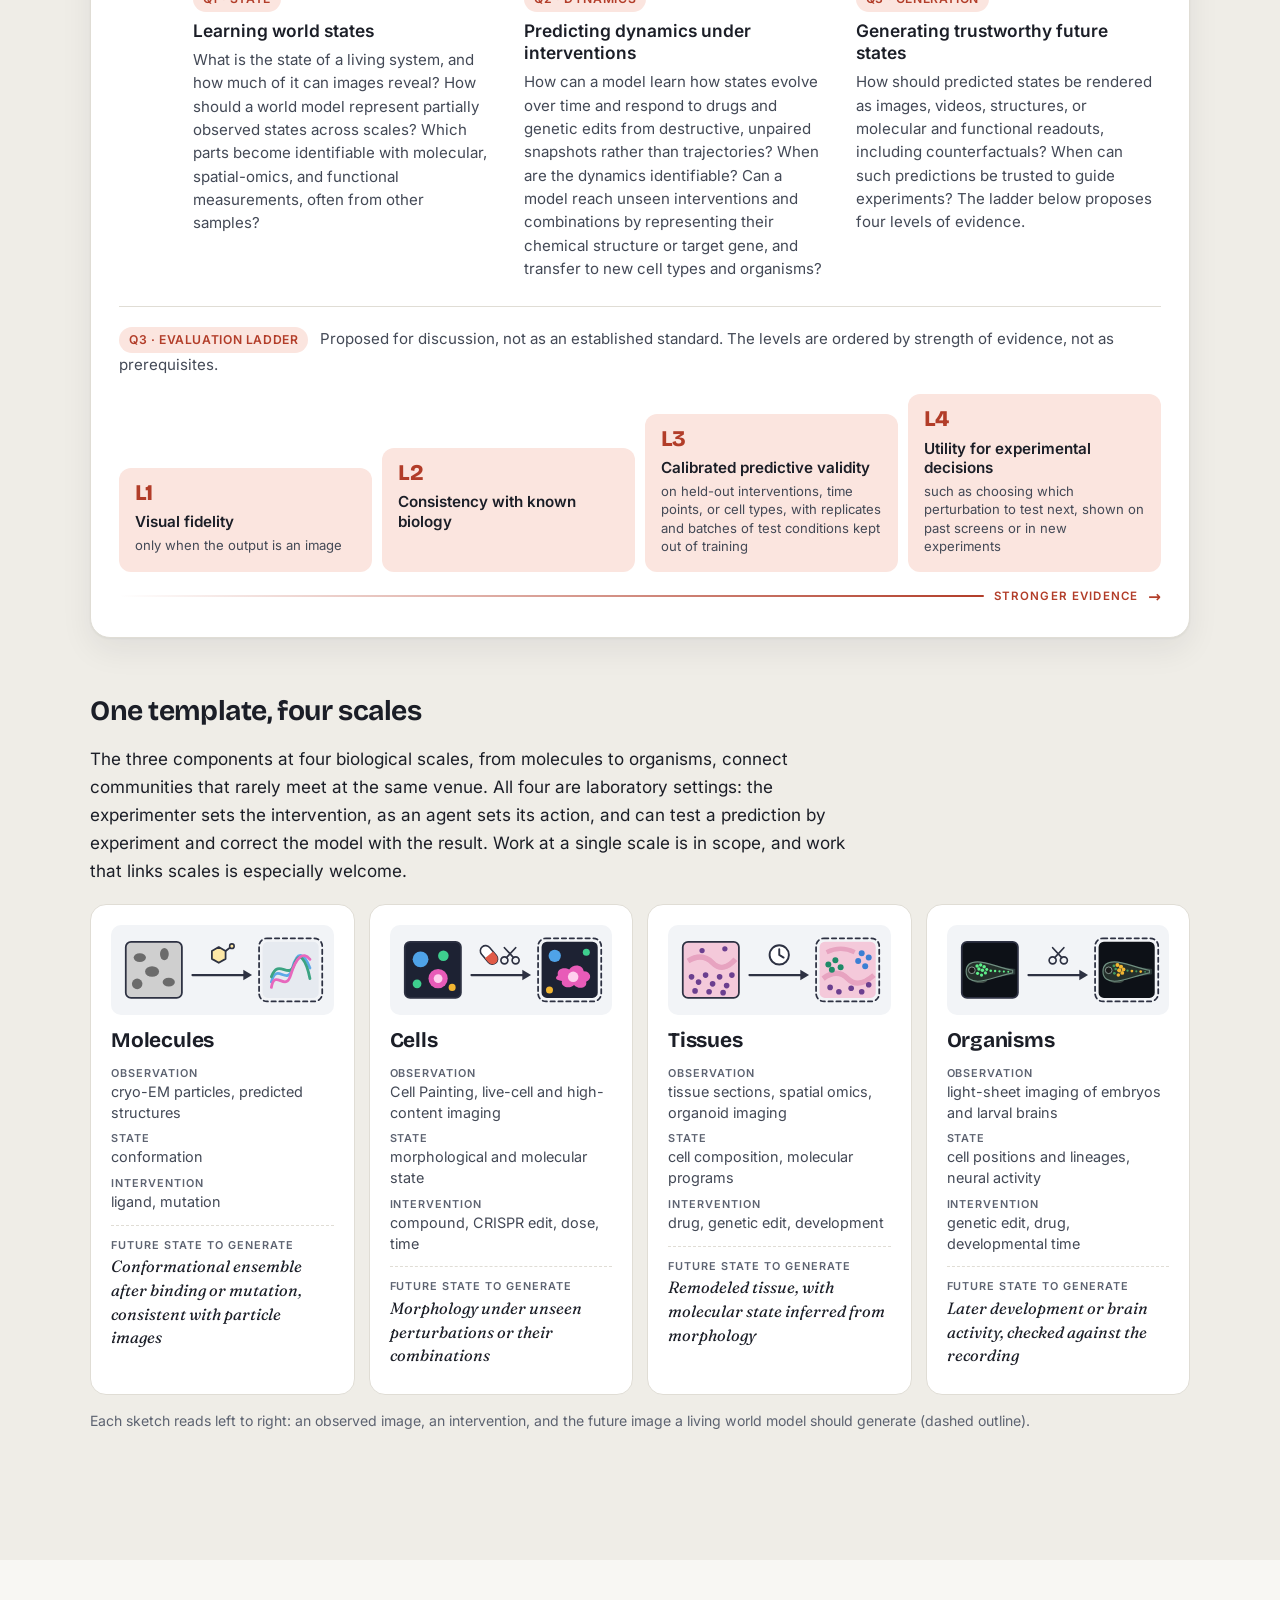
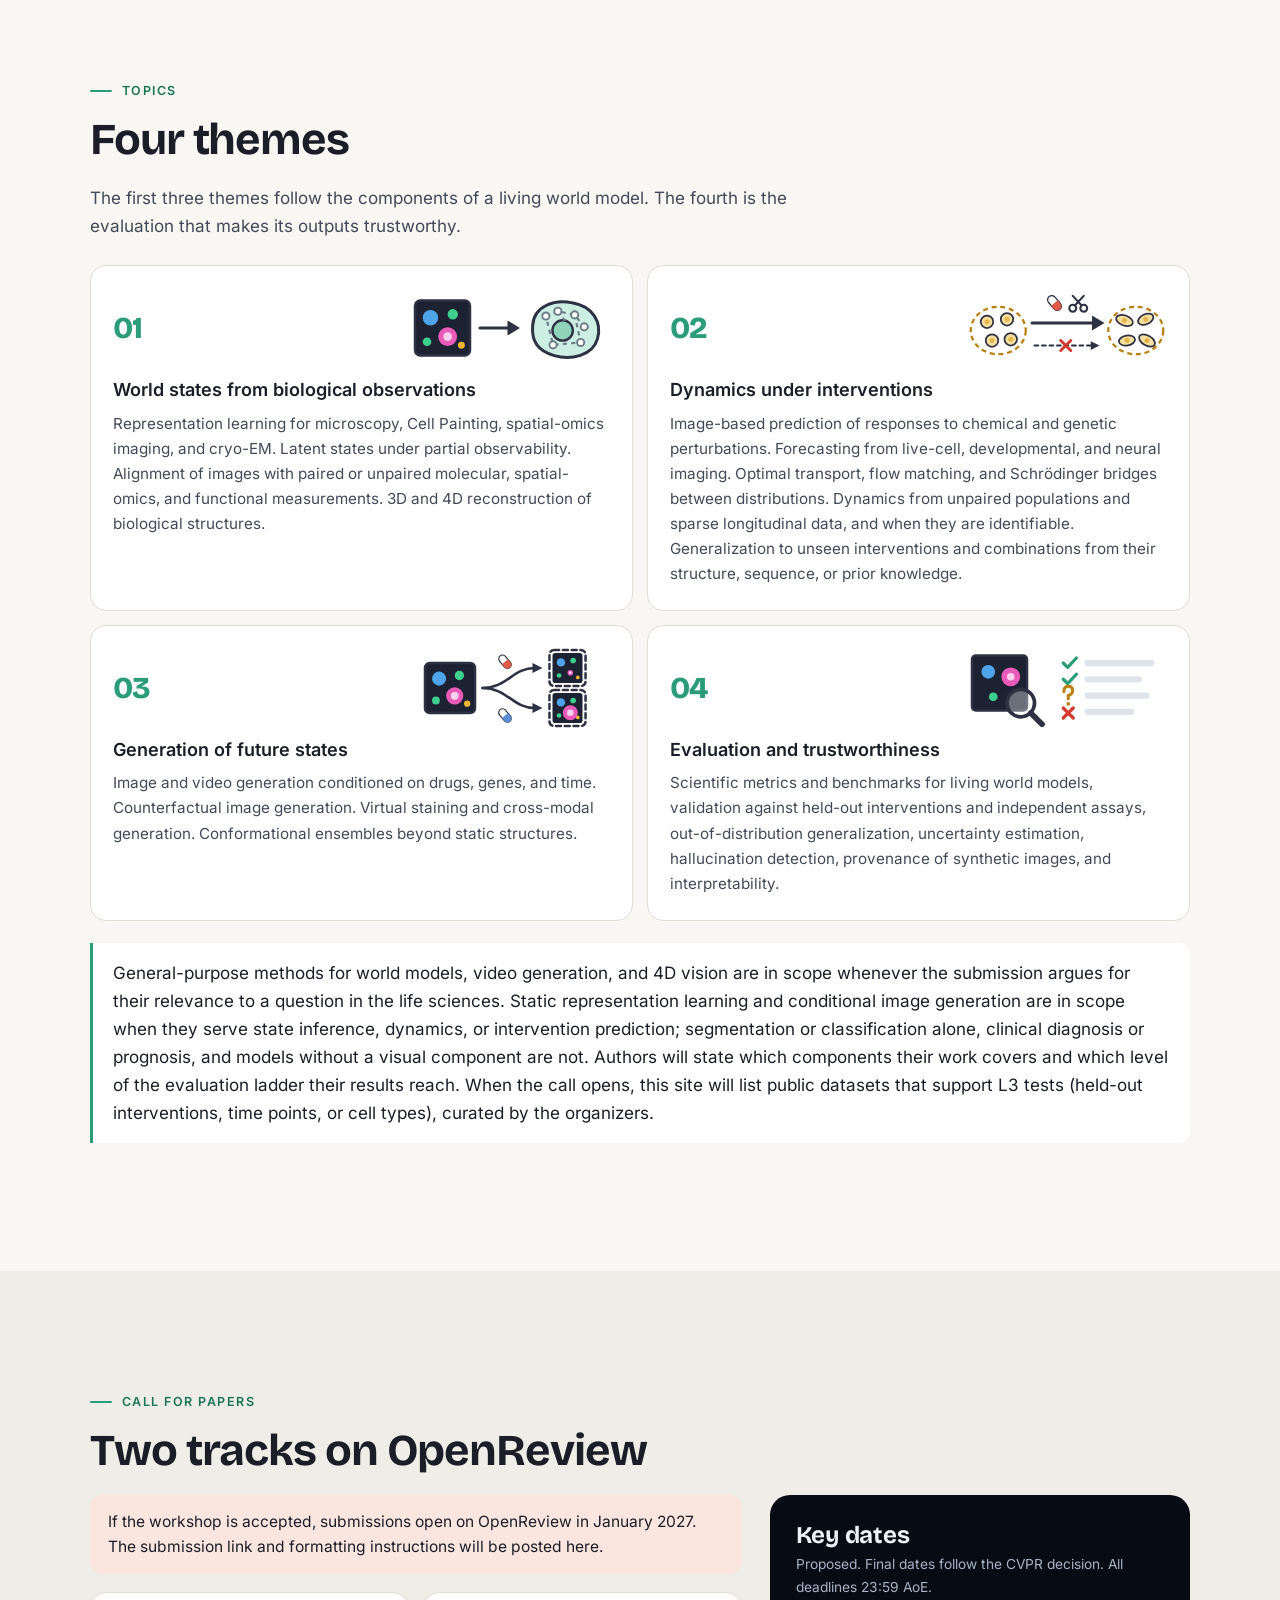
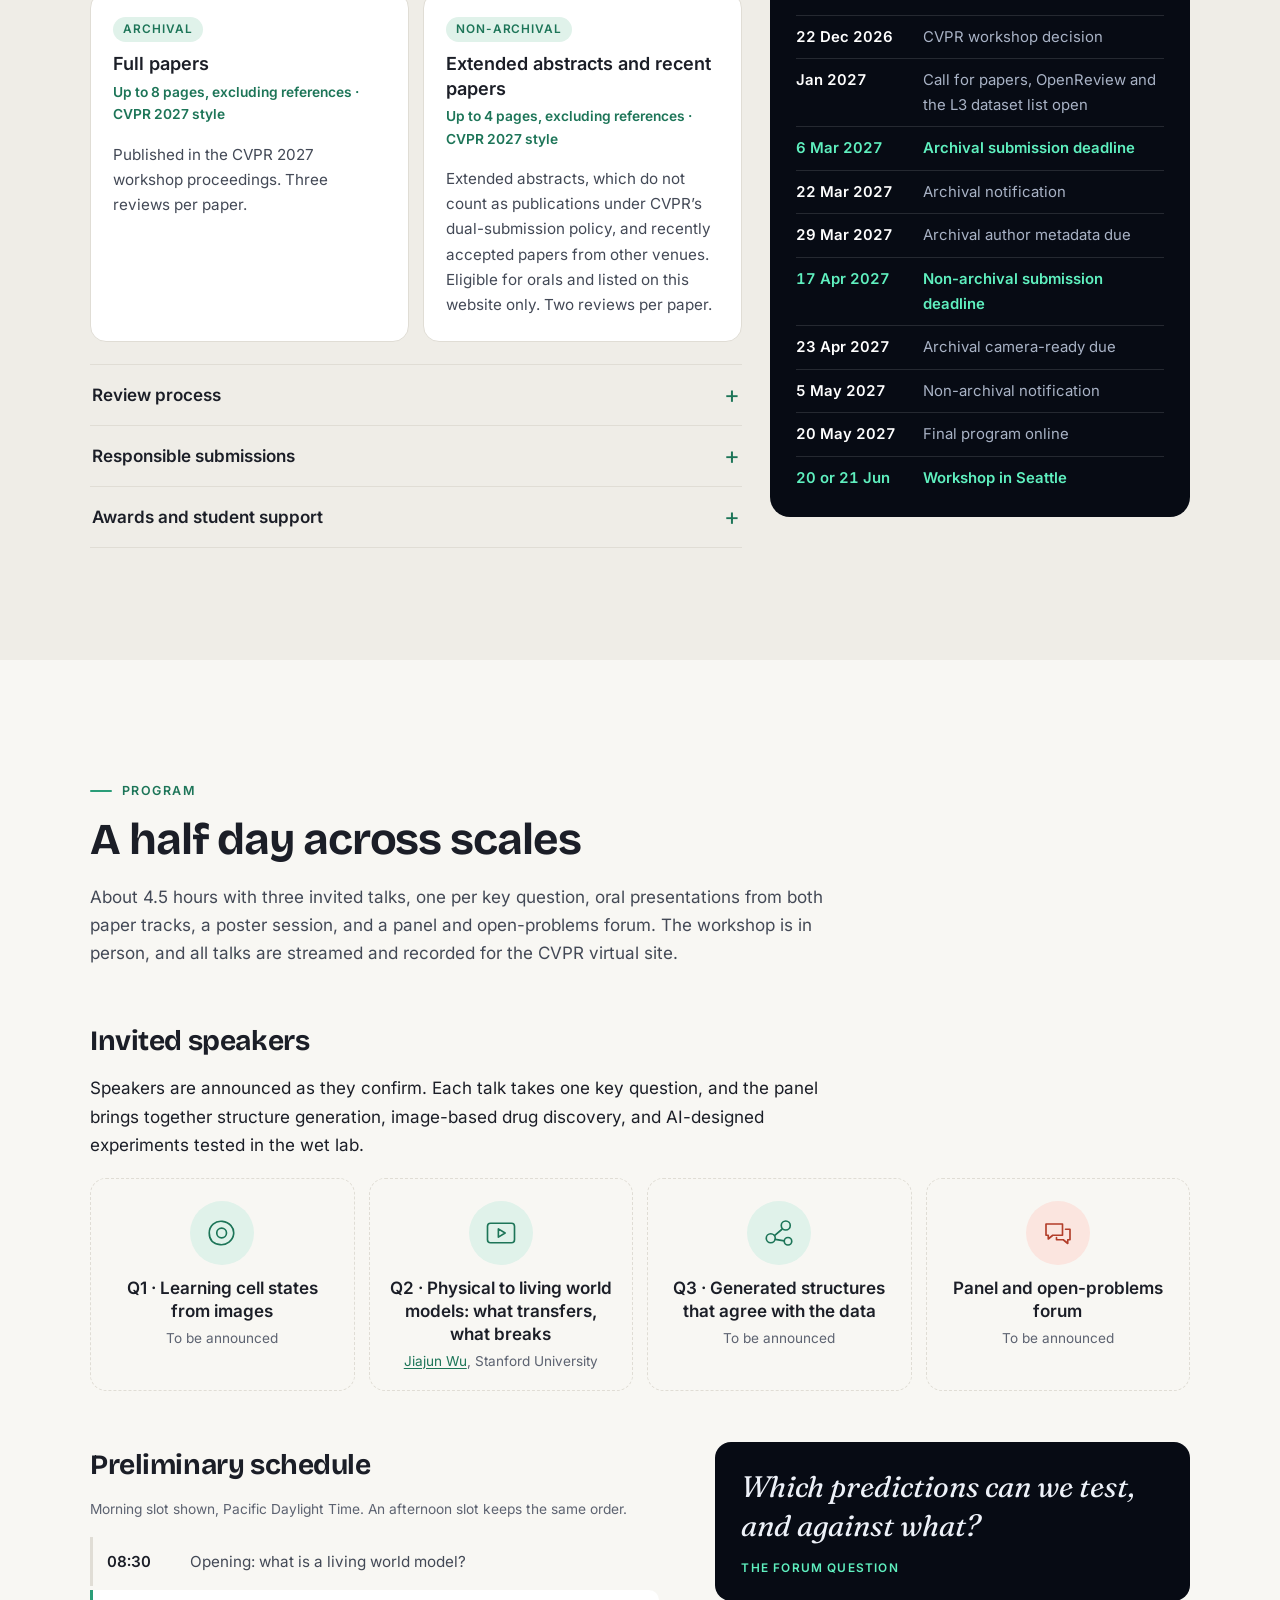
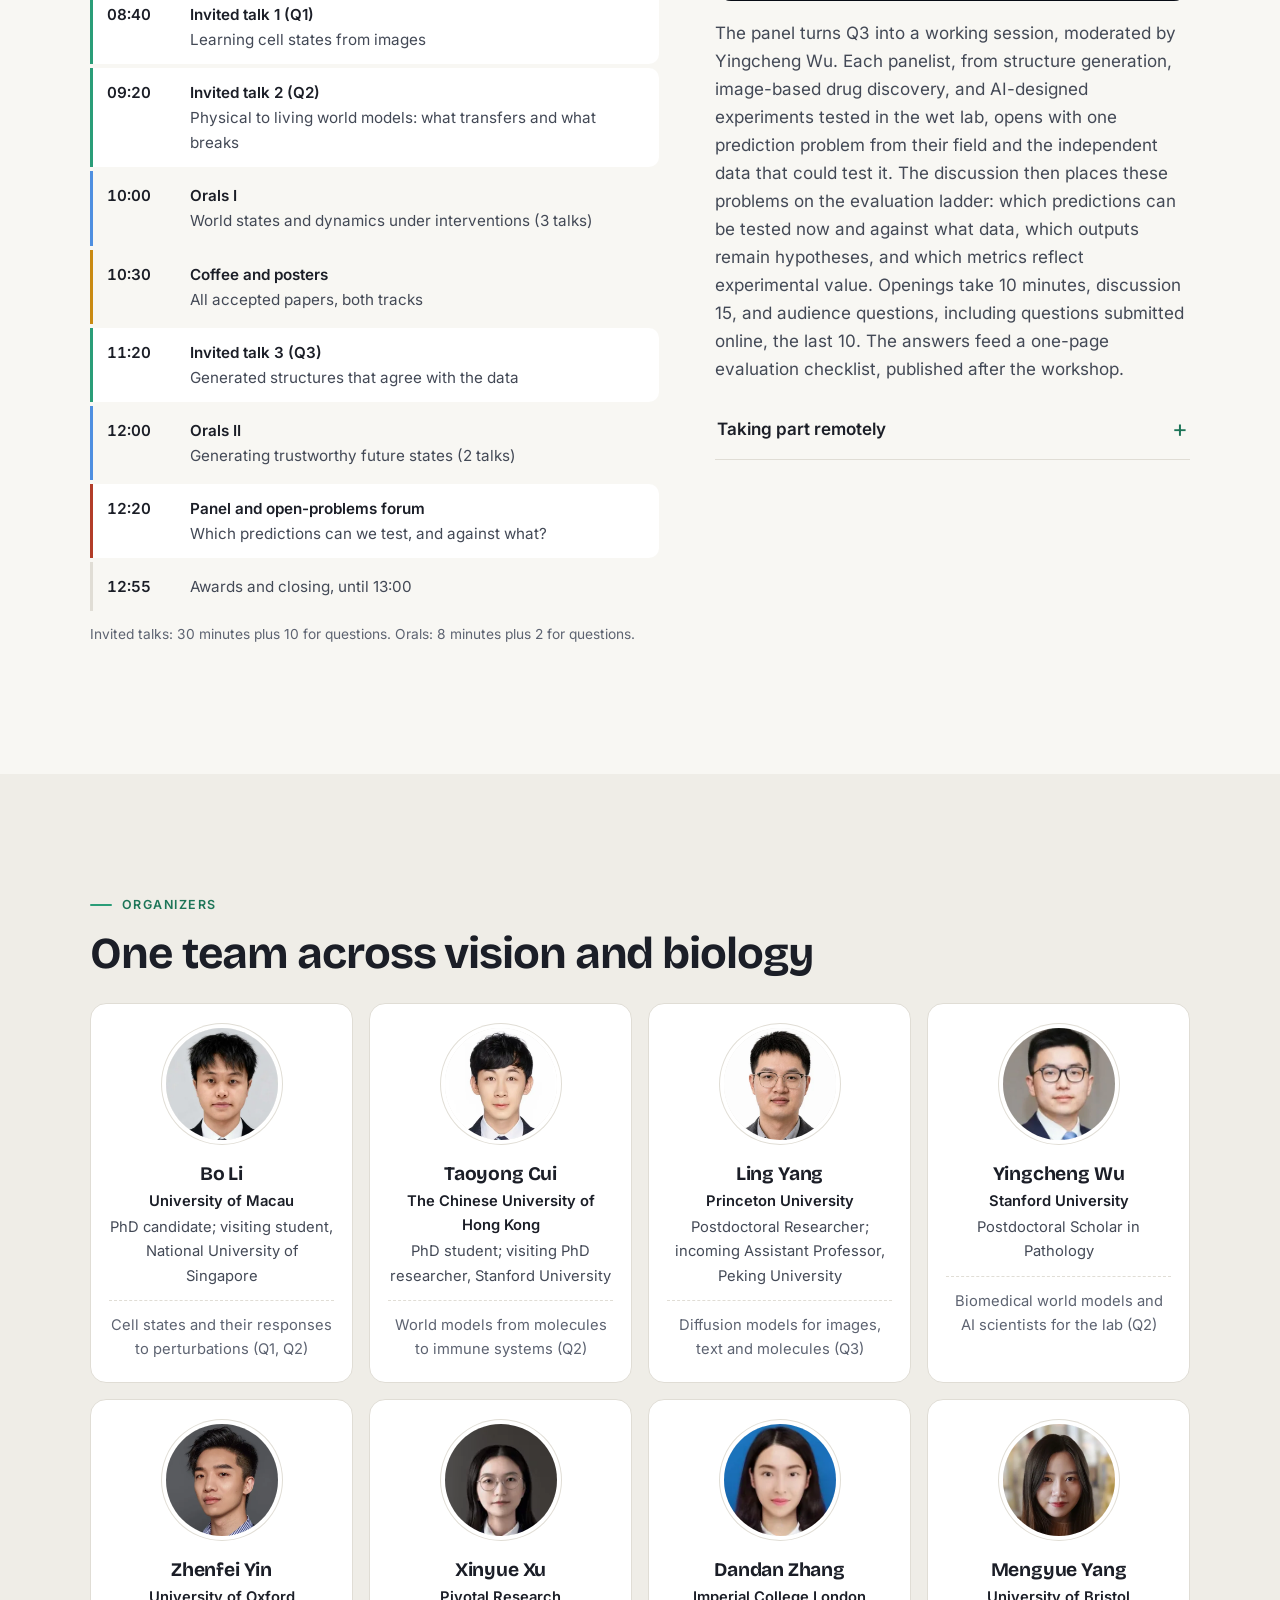
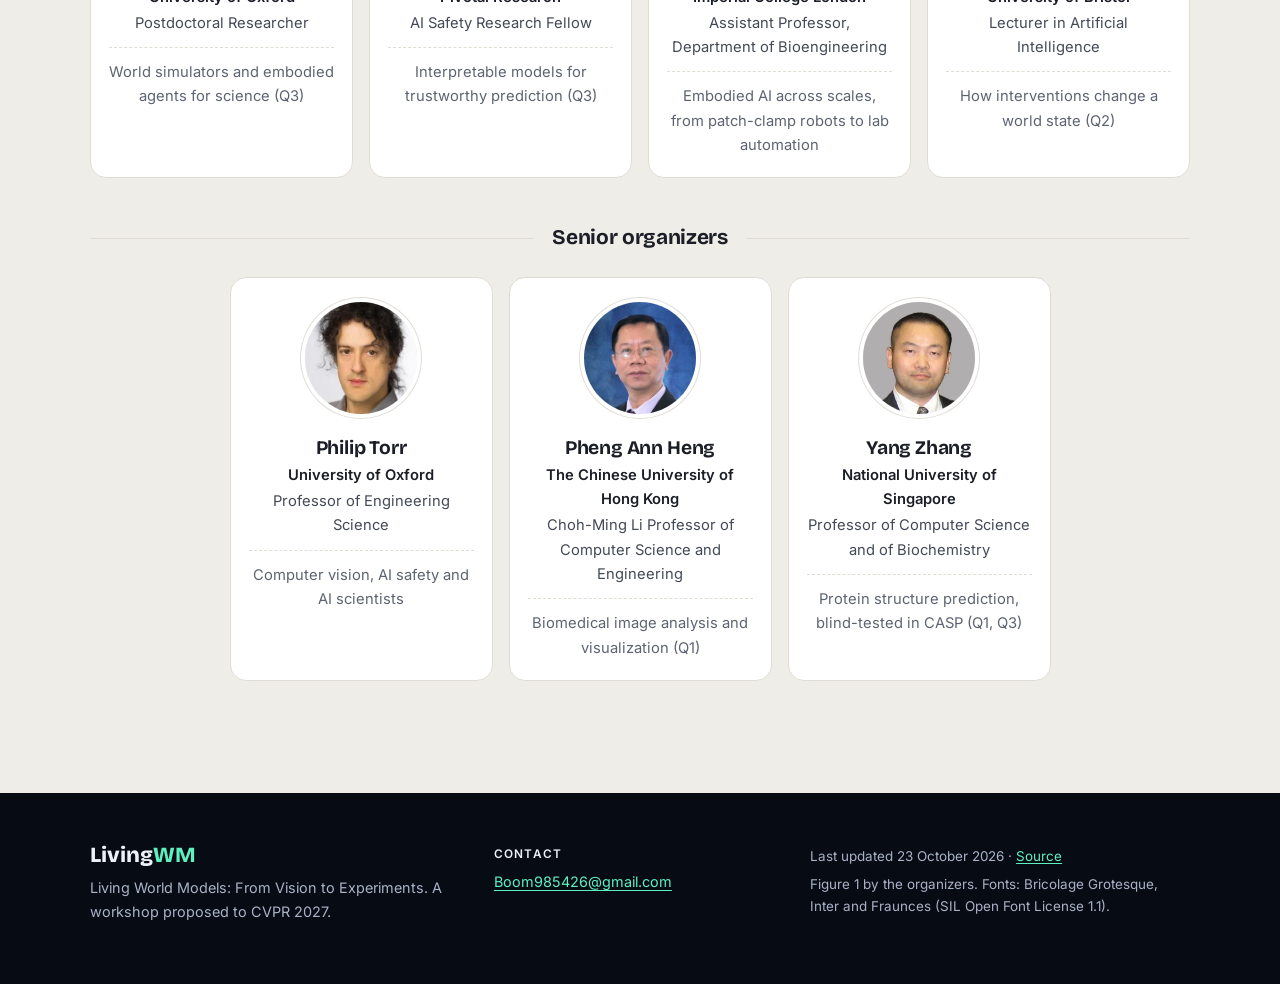
==== commit 517e2468: "Name Jiajun Wu, confirmed, in the Q2 talk slot Co-Authored-By: Claude Opus 5.5 <noreply@anthropic.co" ====
--- a/index.html
+++ b/index.html
@@ -312,10 +312,10 @@
     <p class="prose intro">About 4.5 hours with three invited talks, one per key question, oral presentations from both paper tracks, a poster session, and a panel and open-problems forum. The workshop is in person, and all talks are streamed and recorded for the CVPR virtual site.</p>
 
     <h3 class="sub">Invited speakers</h3>
-    <p class="prose">To be announced. Each talk takes one key question, and the panel brings together structure generation, image-based drug discovery, and AI-designed experiments tested in the wet lab.</p>
+    <p class="prose">Speakers are announced as they confirm. Each talk takes one key question, and the panel brings together structure generation, image-based drug discovery, and AI-designed experiments tested in the wet lab.</p>
     <ul class="slots">
       <li><svg class="slot-ic"><use href="#i-cell"/></svg><b>Q1 · Learning cell states from images</b><span>To be announced</span></li>
-      <li><svg class="slot-ic"><use href="#i-video"/></svg><b>Q2 · Physical to living world models: what transfers, what breaks</b><span>To be announced</span></li>
+      <li><svg class="slot-ic"><use href="#i-video"/></svg><b>Q2 · Physical to living world models: what transfers, what breaks</b><span><a href="https://jiajunwu.com/">Jiajun Wu</a>, Stanford University</span></li>
       <li><svg class="slot-ic"><use href="#i-molecule"/></svg><b>Q3 · Generated structures that agree with the data</b><span>To be announced</span></li>
       <li class="slot-panel"><svg class="slot-ic"><use href="#i-chat"/></svg><b>Panel and open-problems forum</b><span>To be announced</span></li>
     </ul>
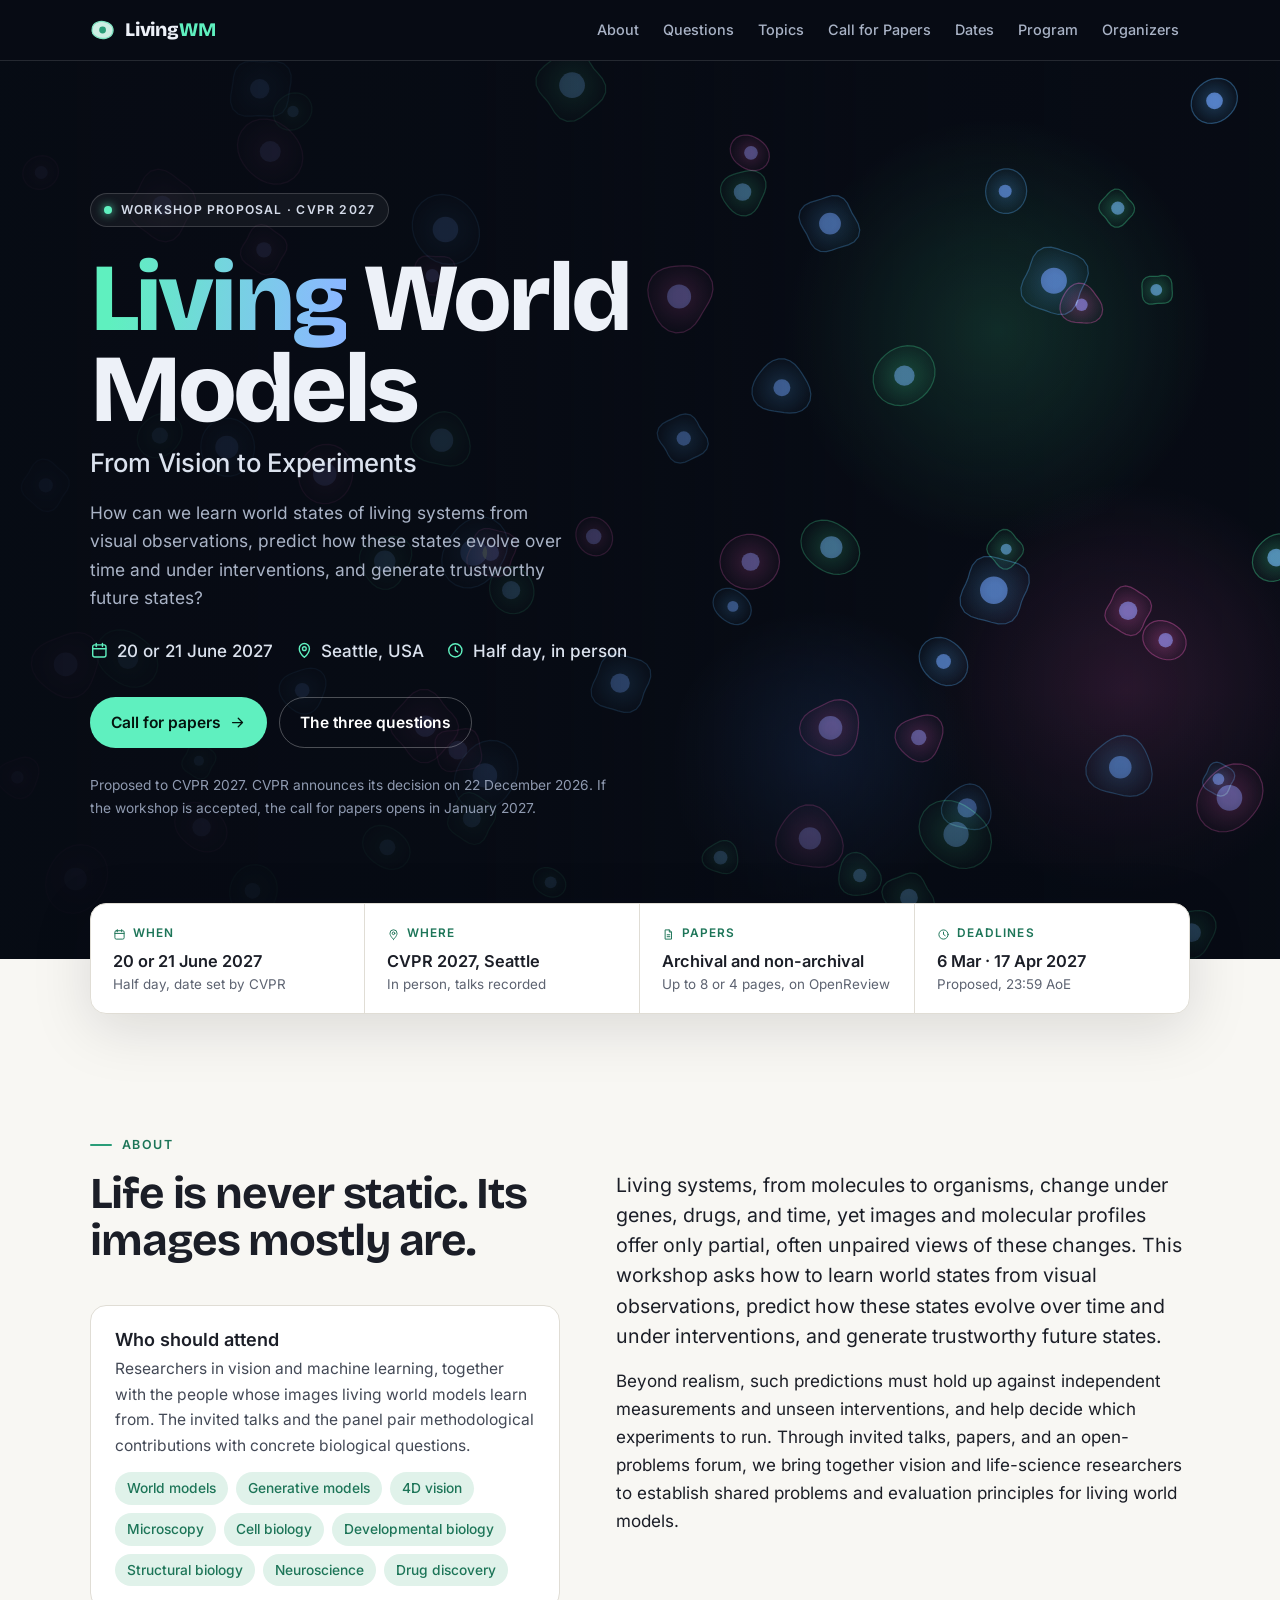
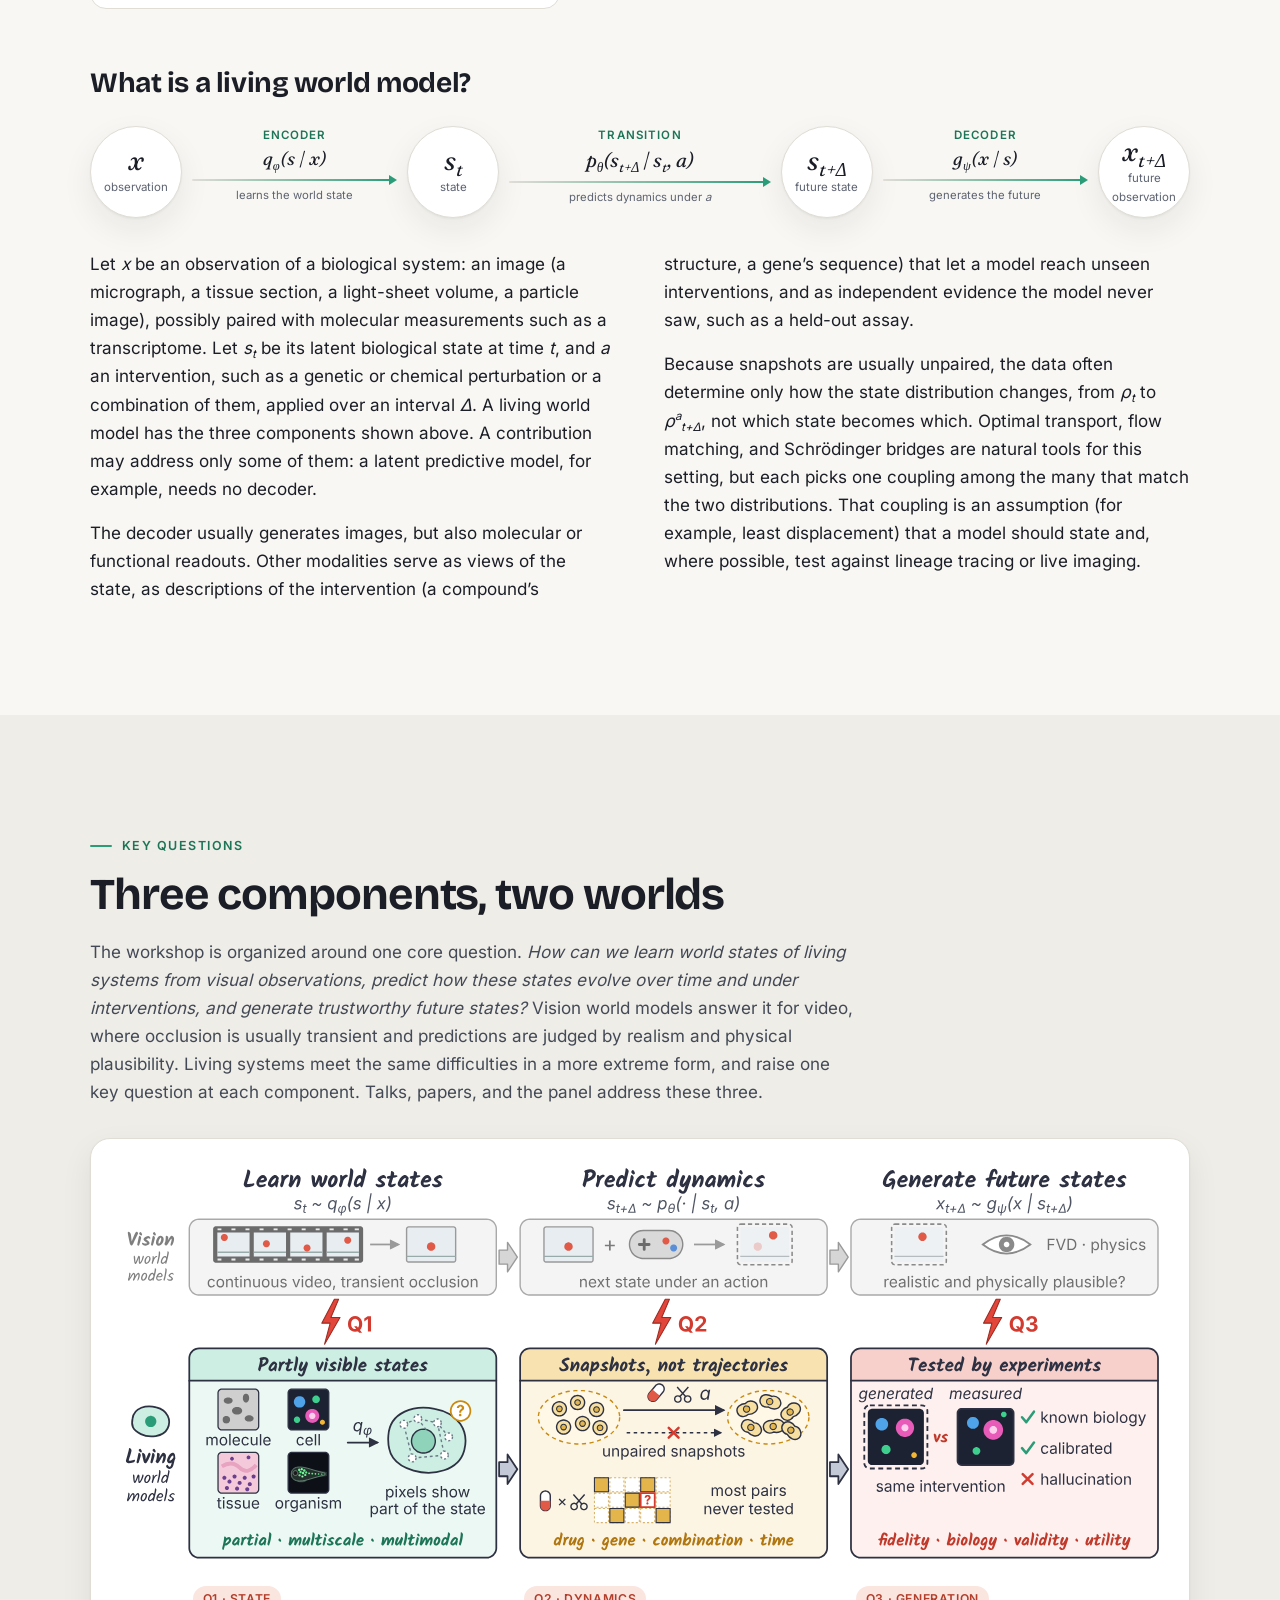
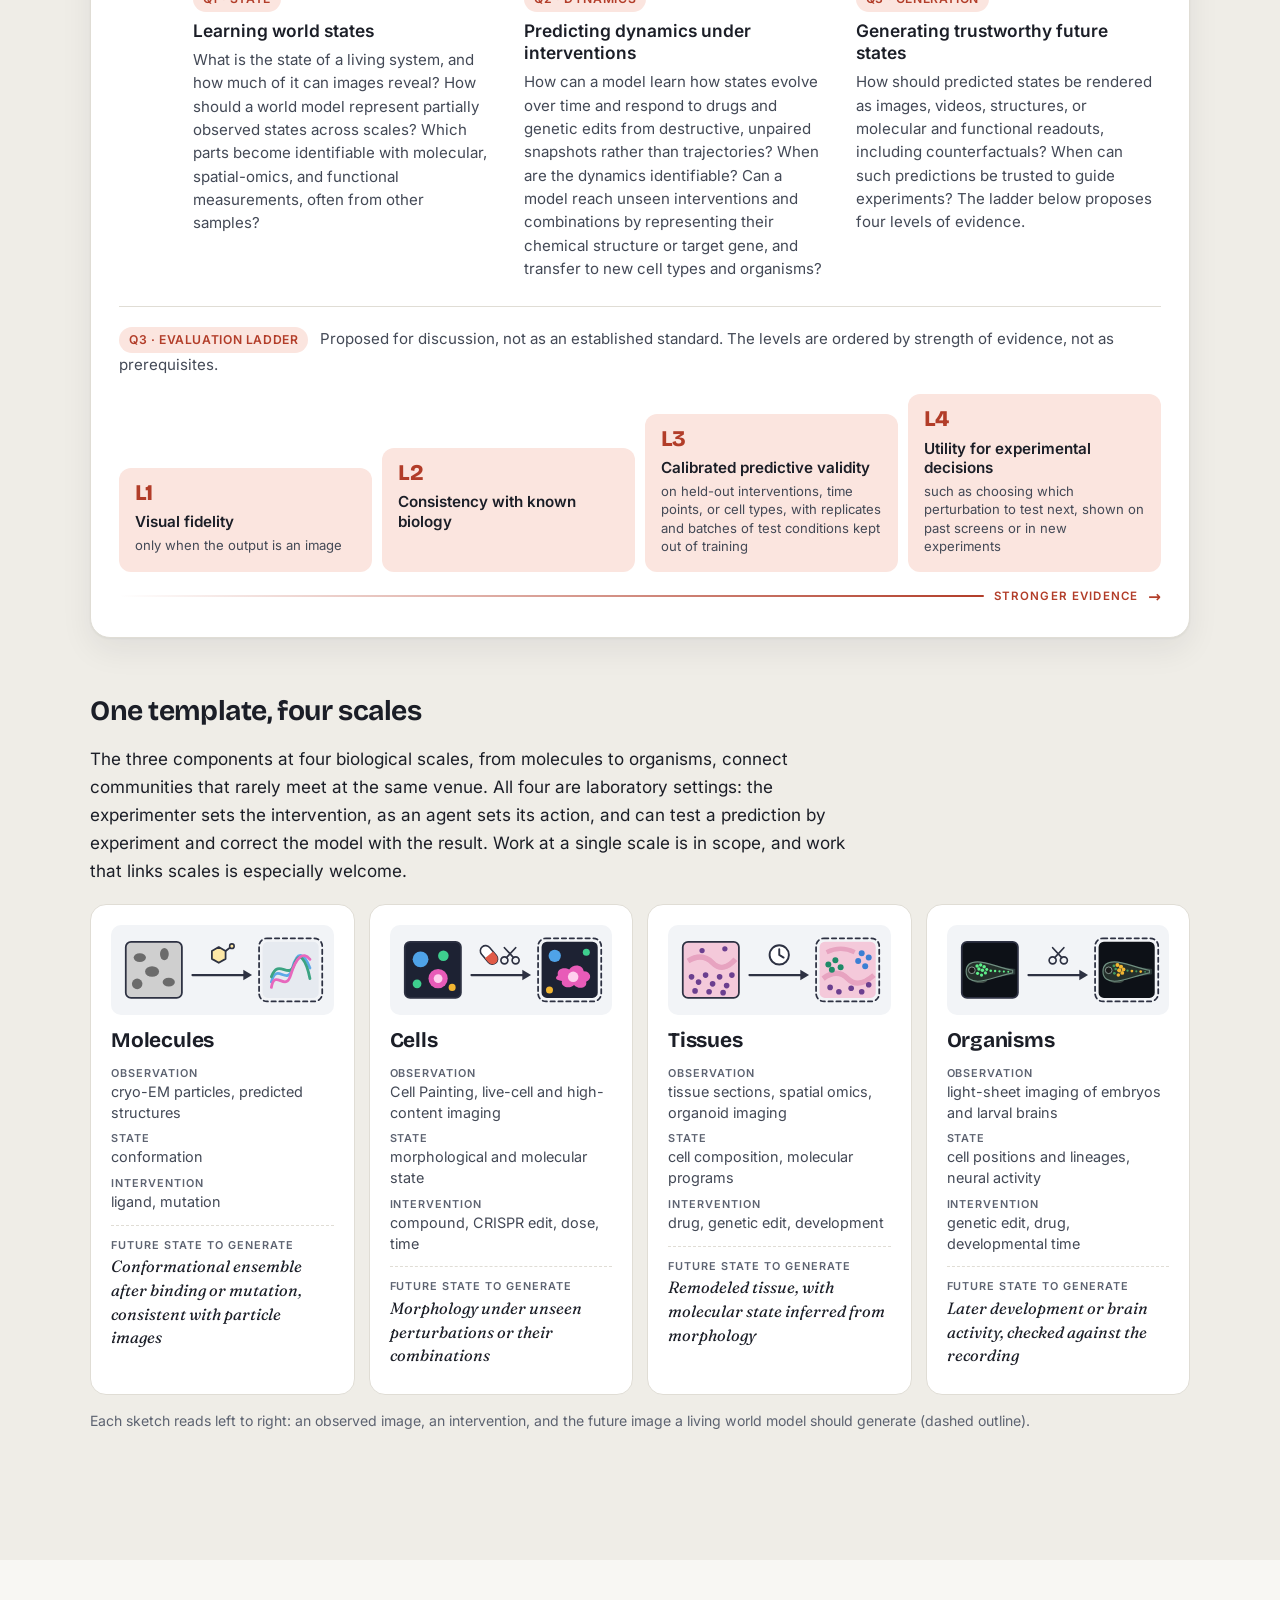
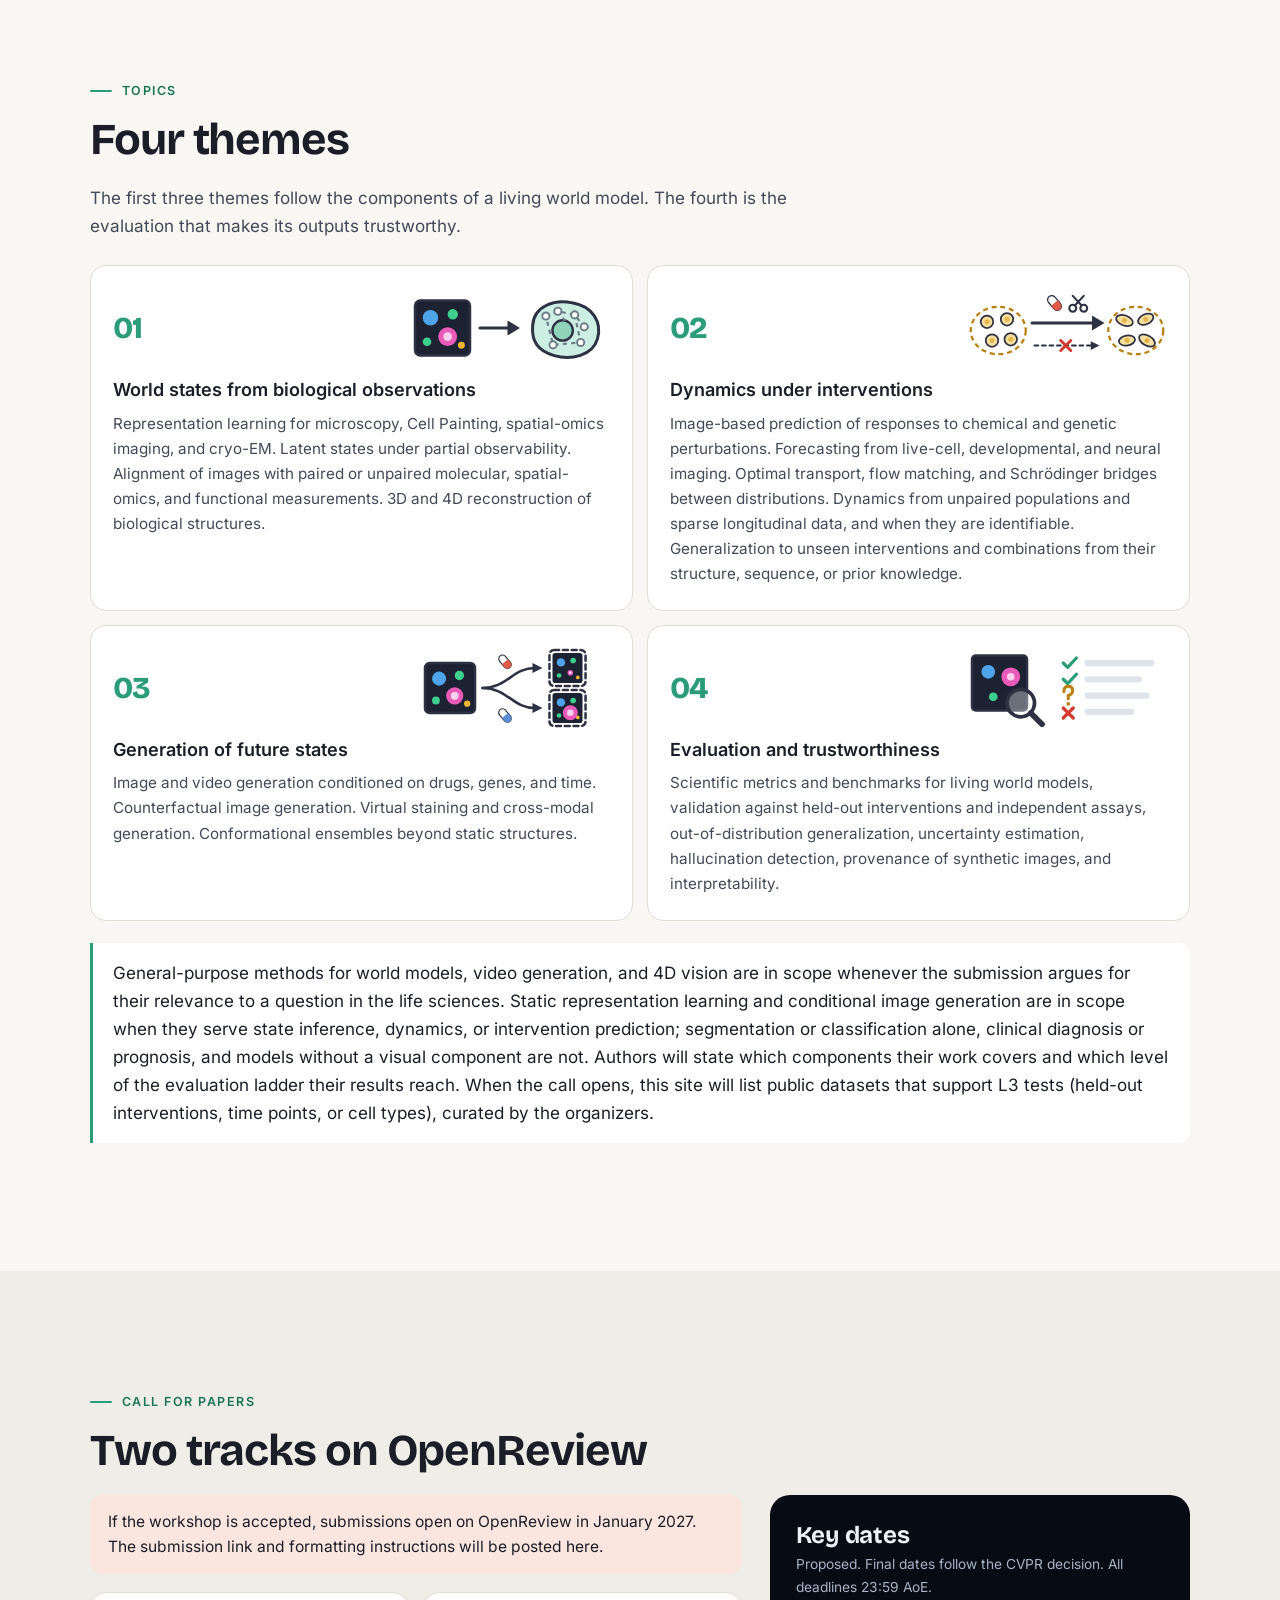
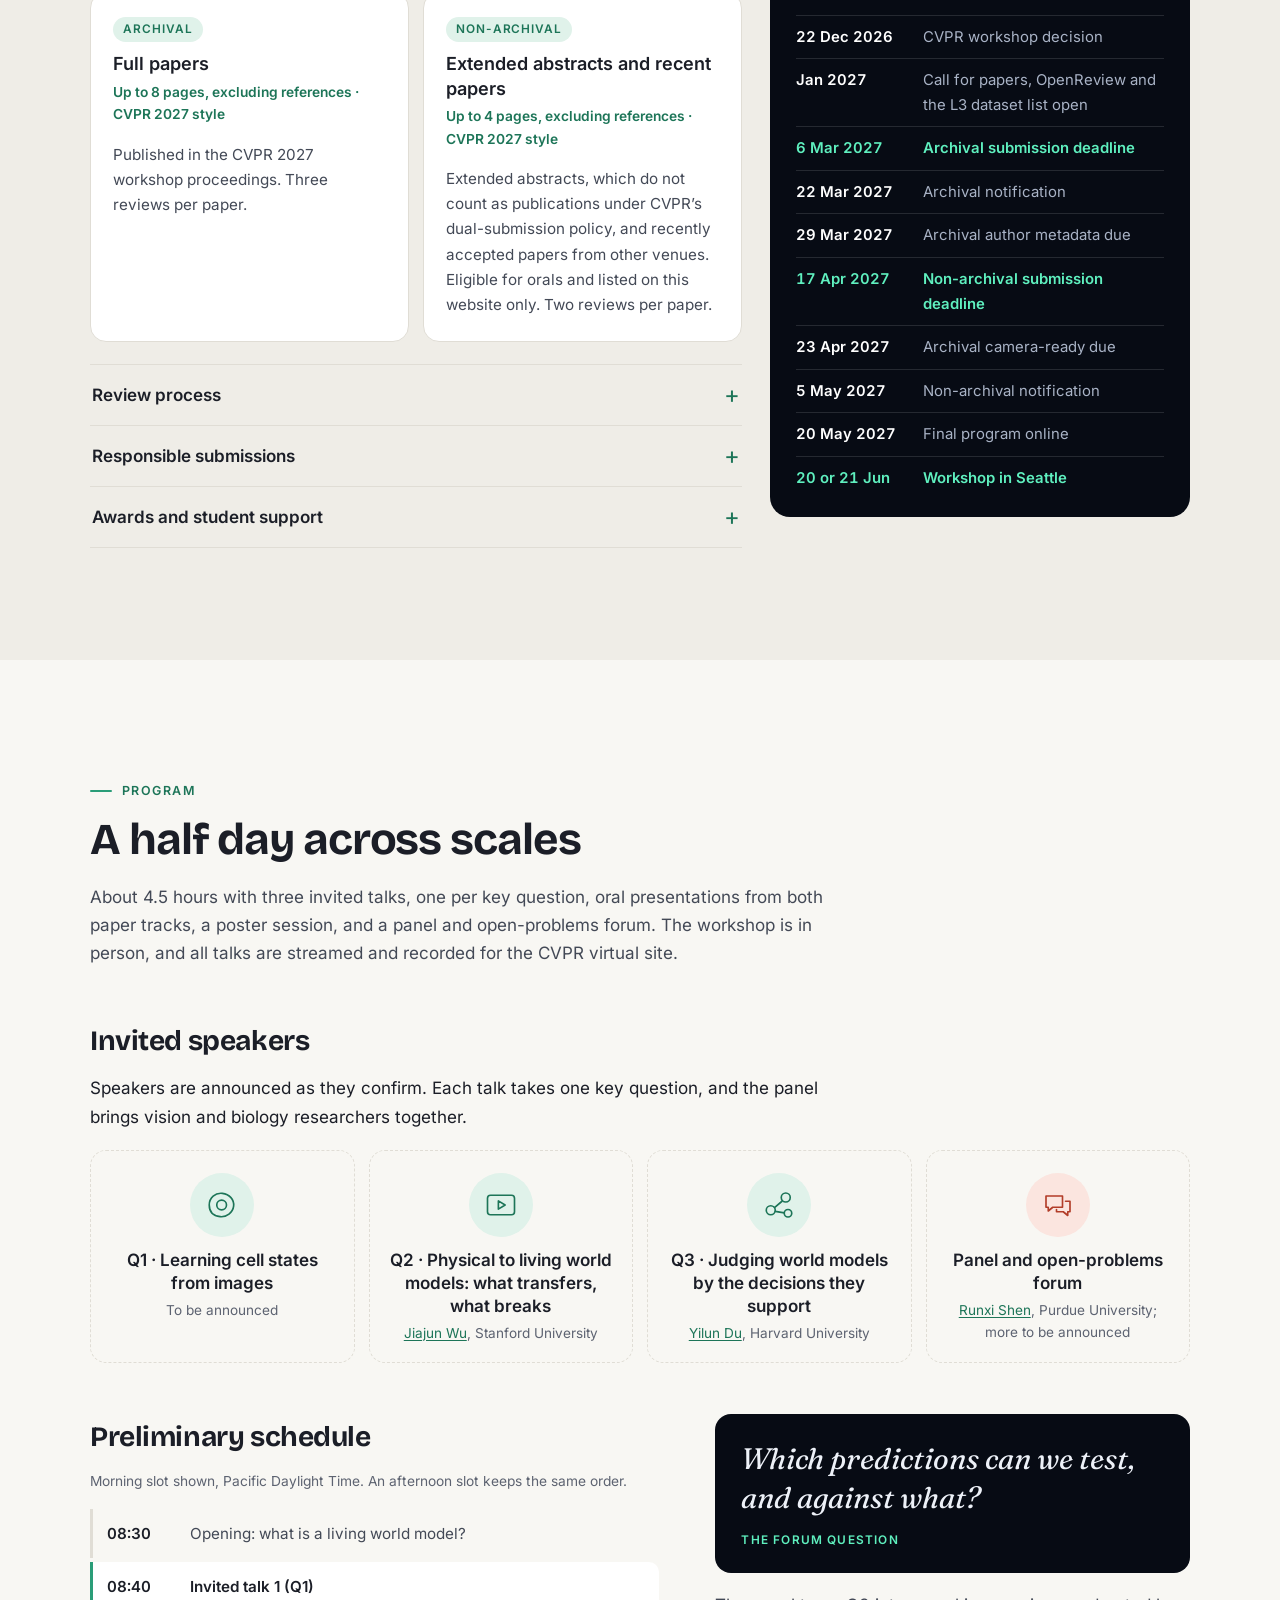
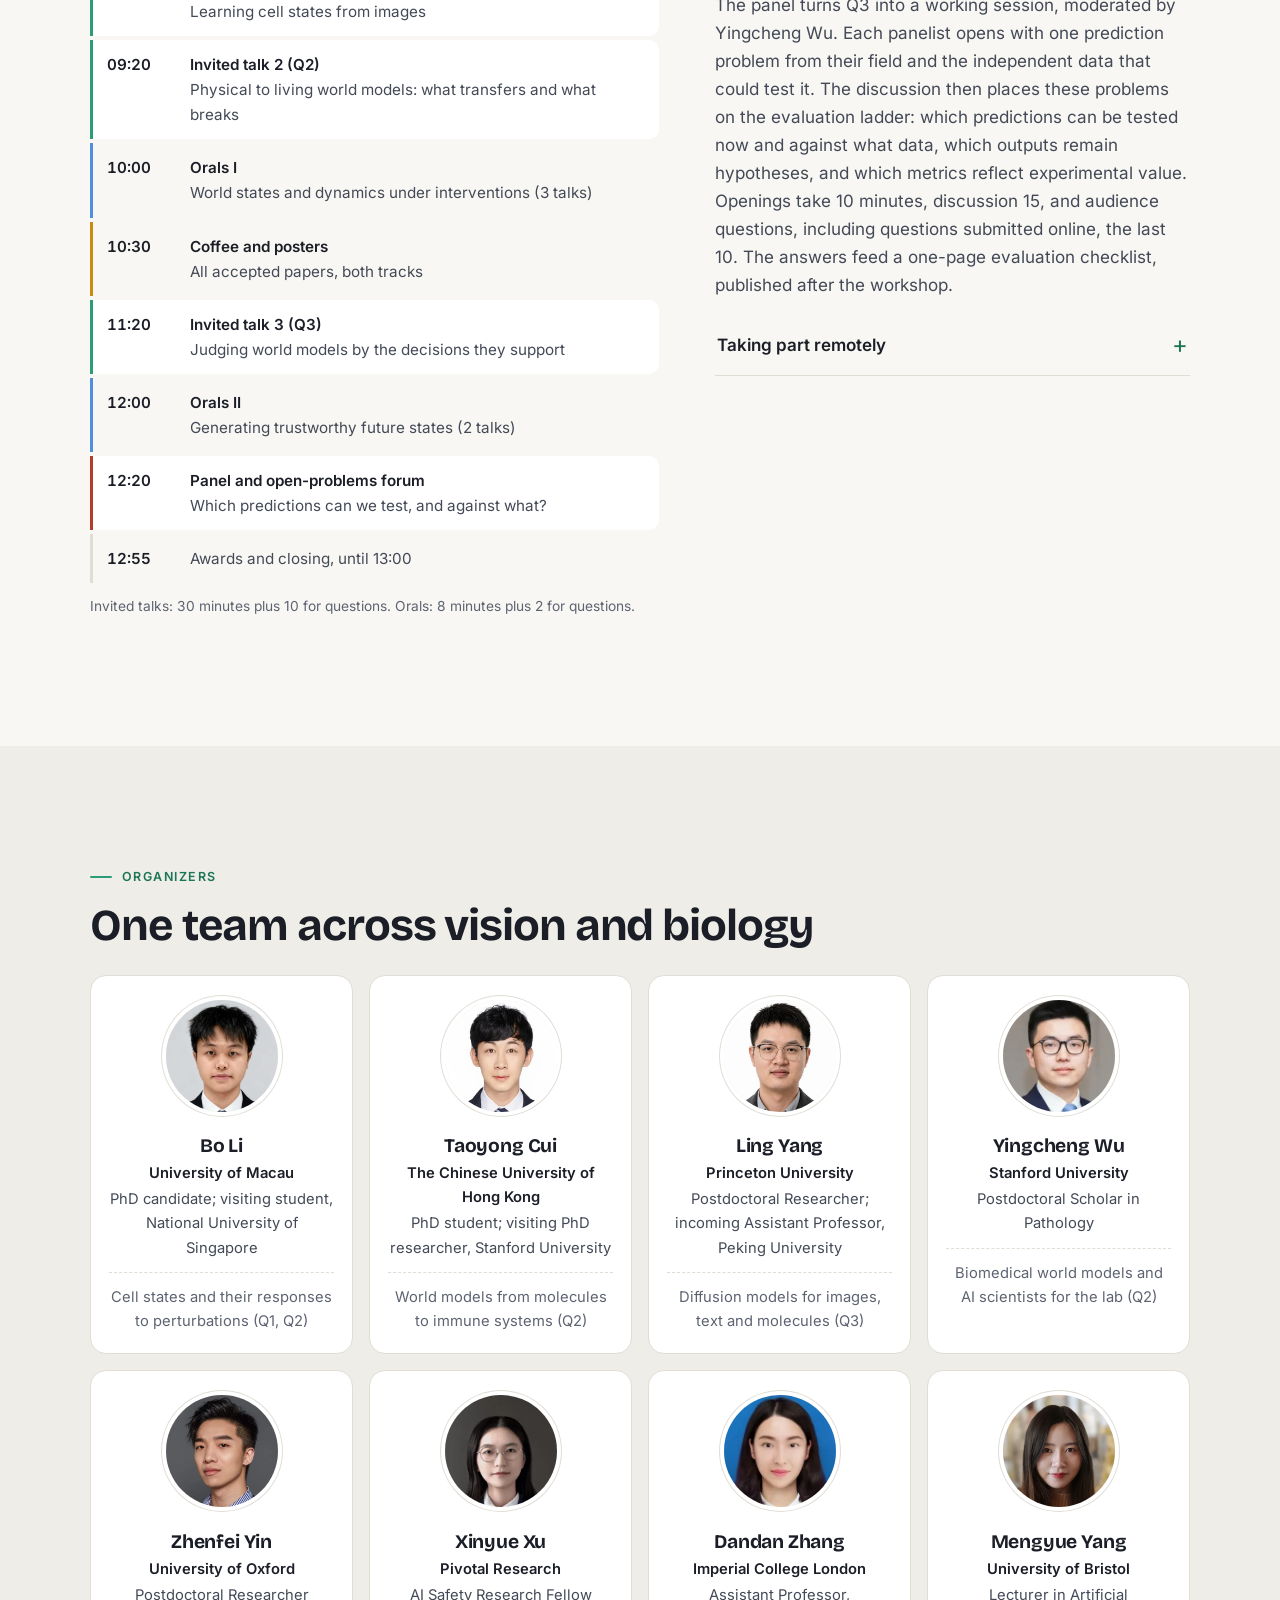
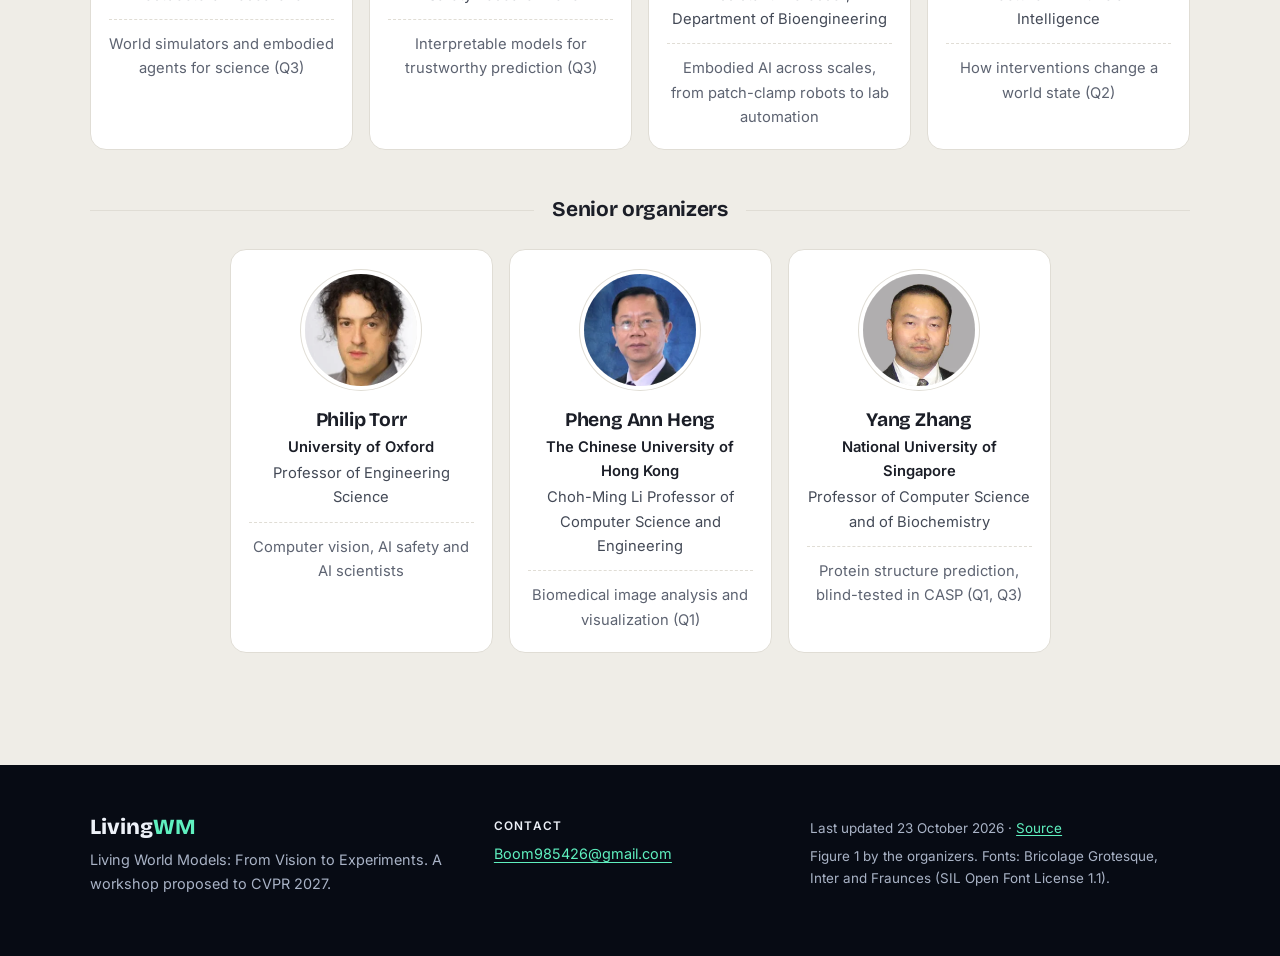
==== commit d210d485: "Speakers: Yilun Du (Q3 talk) and Runxi Shen (panel) confirmed Only accepted speakers are named. The " ====
--- a/index.html
+++ b/index.html
@@ -312,12 +312,12 @@
     <p class="prose intro">About 4.5 hours with three invited talks, one per key question, oral presentations from both paper tracks, a poster session, and a panel and open-problems forum. The workshop is in person, and all talks are streamed and recorded for the CVPR virtual site.</p>
 
     <h3 class="sub">Invited speakers</h3>
-    <p class="prose">Speakers are announced as they confirm. Each talk takes one key question, and the panel brings together structure generation, image-based drug discovery, and AI-designed experiments tested in the wet lab.</p>
+    <p class="prose">Speakers are announced as they confirm. Each talk takes one key question, and the panel brings vision and biology researchers together.</p>
     <ul class="slots">
       <li><svg class="slot-ic"><use href="#i-cell"/></svg><b>Q1 · Learning cell states from images</b><span>To be announced</span></li>
       <li><svg class="slot-ic"><use href="#i-video"/></svg><b>Q2 · Physical to living world models: what transfers, what breaks</b><span><a href="https://jiajunwu.com/">Jiajun Wu</a>, Stanford University</span></li>
-      <li><svg class="slot-ic"><use href="#i-molecule"/></svg><b>Q3 · Generated structures that agree with the data</b><span>To be announced</span></li>
-      <li class="slot-panel"><svg class="slot-ic"><use href="#i-chat"/></svg><b>Panel and open-problems forum</b><span>To be announced</span></li>
+      <li><svg class="slot-ic"><use href="#i-molecule"/></svg><b>Q3 · Judging world models by the decisions they support</b><span><a href="https://yilundu.github.io/">Yilun Du</a>, Harvard University</span></li>
+      <li class="slot-panel"><svg class="slot-ic"><use href="#i-chat"/></svg><b>Panel and open-problems forum</b><span><a href="https://runxi-shen.github.io/cv/">Runxi Shen</a>, Purdue University; more to be announced</span></li>
     </ul>
 
     <div class="program-grid">
@@ -330,7 +330,7 @@
           <li class="talk"><time>09:20</time><span><b>Invited talk 2 (Q2)</b> Physical to living world models: what transfers and what breaks</span></li>
           <li class="oral"><time>10:00</time><span><b>Orals I</b> World states and dynamics under interventions (3 talks)</span></li>
           <li class="break"><time>10:30</time><span><b>Coffee and posters</b> All accepted papers, both tracks</span></li>
-          <li class="talk"><time>11:20</time><span><b>Invited talk 3 (Q3)</b> Generated structures that agree with the data</span></li>
+          <li class="talk"><time>11:20</time><span><b>Invited talk 3 (Q3)</b> Judging world models by the decisions they support</span></li>
           <li class="oral"><time>12:00</time><span><b>Orals II</b> Generating trustworthy future states (2 talks)</span></li>
           <li class="panel"><time>12:20</time><span><b>Panel and open-problems forum</b> Which predictions can we test, and against what?</span></li>
           <li><time>12:55</time><span>Awards and closing, until 13:00</span></li>
@@ -342,7 +342,7 @@
           <p>Which predictions can we test, and against what?</p>
           <footer>The forum question</footer>
         </blockquote>
-        <p>The panel turns Q3 into a working session, moderated by Yingcheng Wu. Each panelist, from structure generation, image-based drug discovery, and AI-designed experiments tested in the wet lab, opens with one prediction problem from their field and the independent data that could test it. The discussion then places these problems on the evaluation ladder: which predictions can be tested now and against what data, which outputs remain hypotheses, and which metrics reflect experimental value. Openings take 10 minutes, discussion 15, and audience questions, including questions submitted online, the last 10. The answers feed a one-page evaluation checklist, published after the workshop.</p>
+        <p>The panel turns Q3 into a working session, moderated by Yingcheng Wu. Each panelist opens with one prediction problem from their field and the independent data that could test it. The discussion then places these problems on the evaluation ladder: which predictions can be tested now and against what data, which outputs remain hypotheses, and which metrics reflect experimental value. Openings take 10 minutes, discussion 15, and audience questions, including questions submitted online, the last 10. The answers feed a one-page evaluation checklist, published after the workshop.</p>
         <details>
           <summary>Taking part remotely</summary>
           <p>One organizer relays online questions in every Q&amp;A slot. Authors who cannot travel may present through a prerecorded video, with their poster displayed by an organizer or coauthor. An asynchronous discussion channel stays open for two weeks after the workshop. Accepted papers, posters, and slides (with author consent) will be posted on this website. Within four weeks, the organizers will publish a one-page evaluation checklist from the forum: what was observed, what was predicted, which conditions were held out, and what independent evidence tested each prediction.</p>
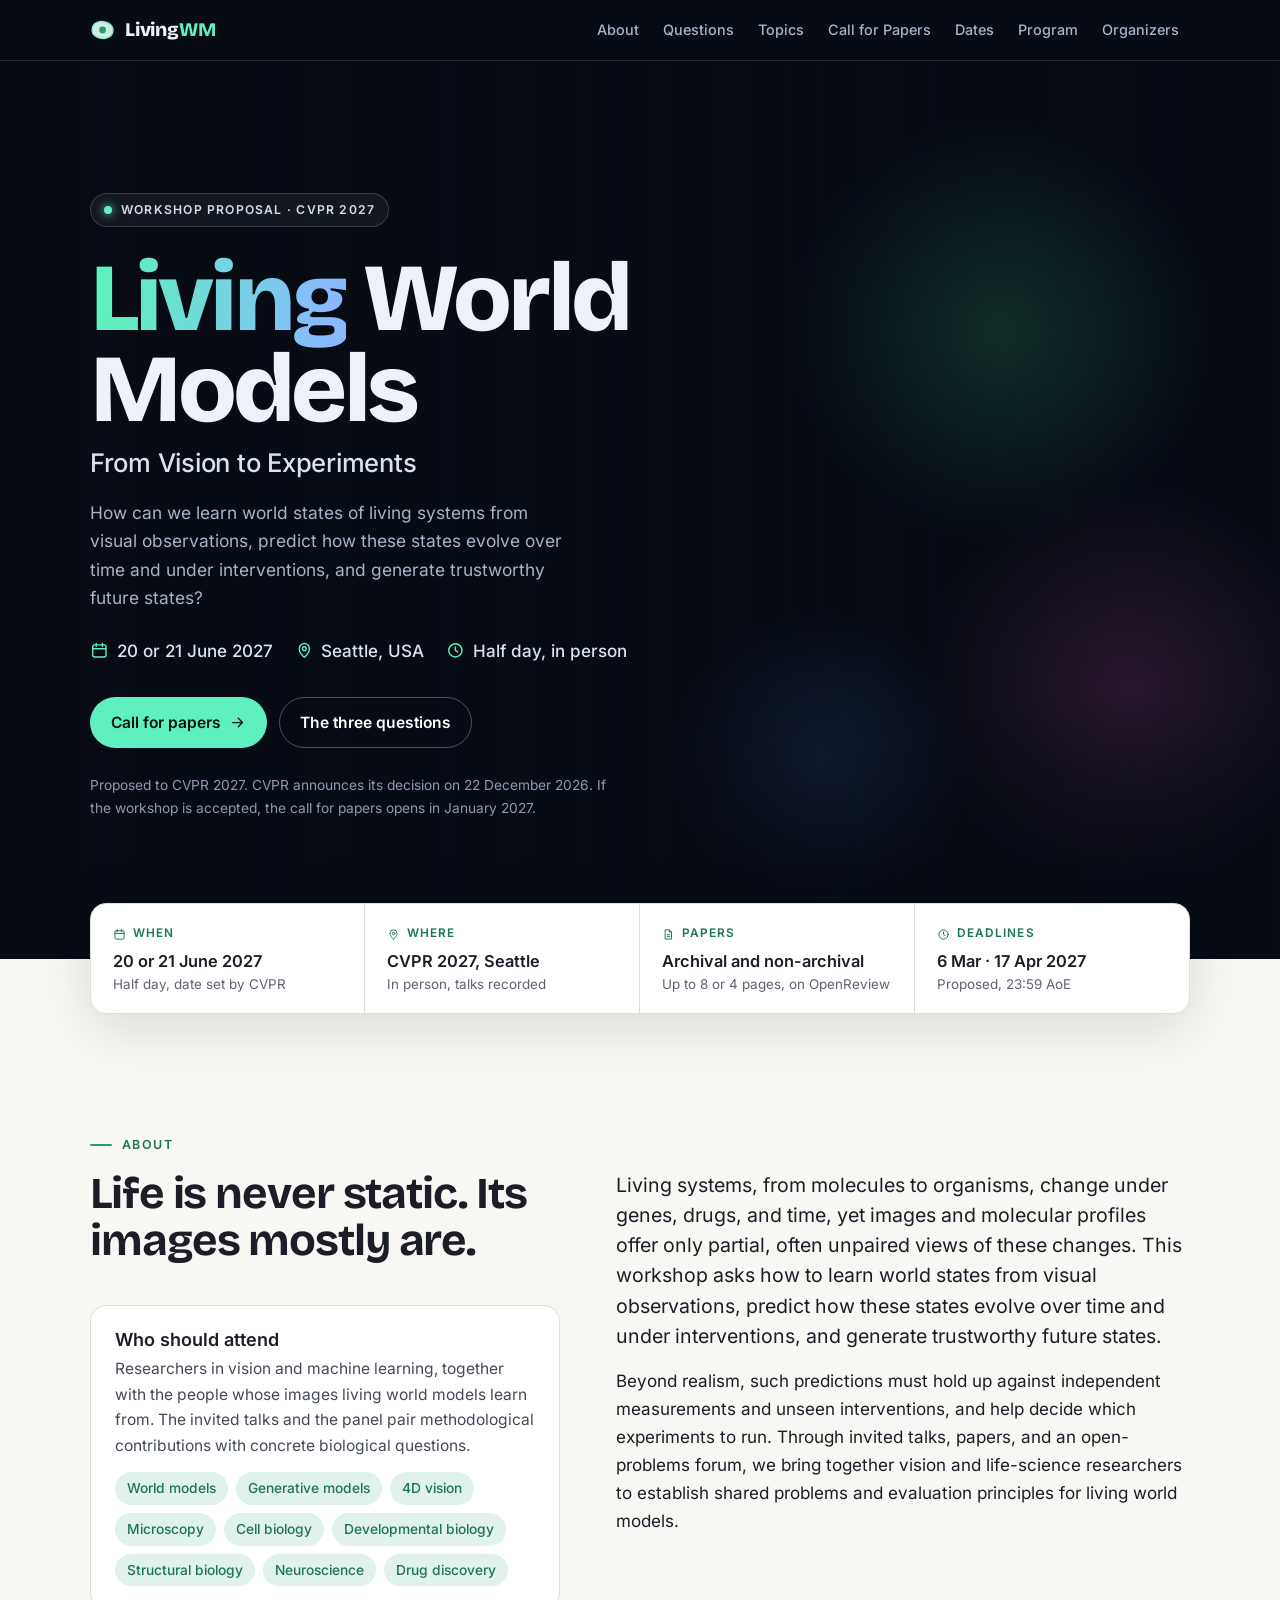
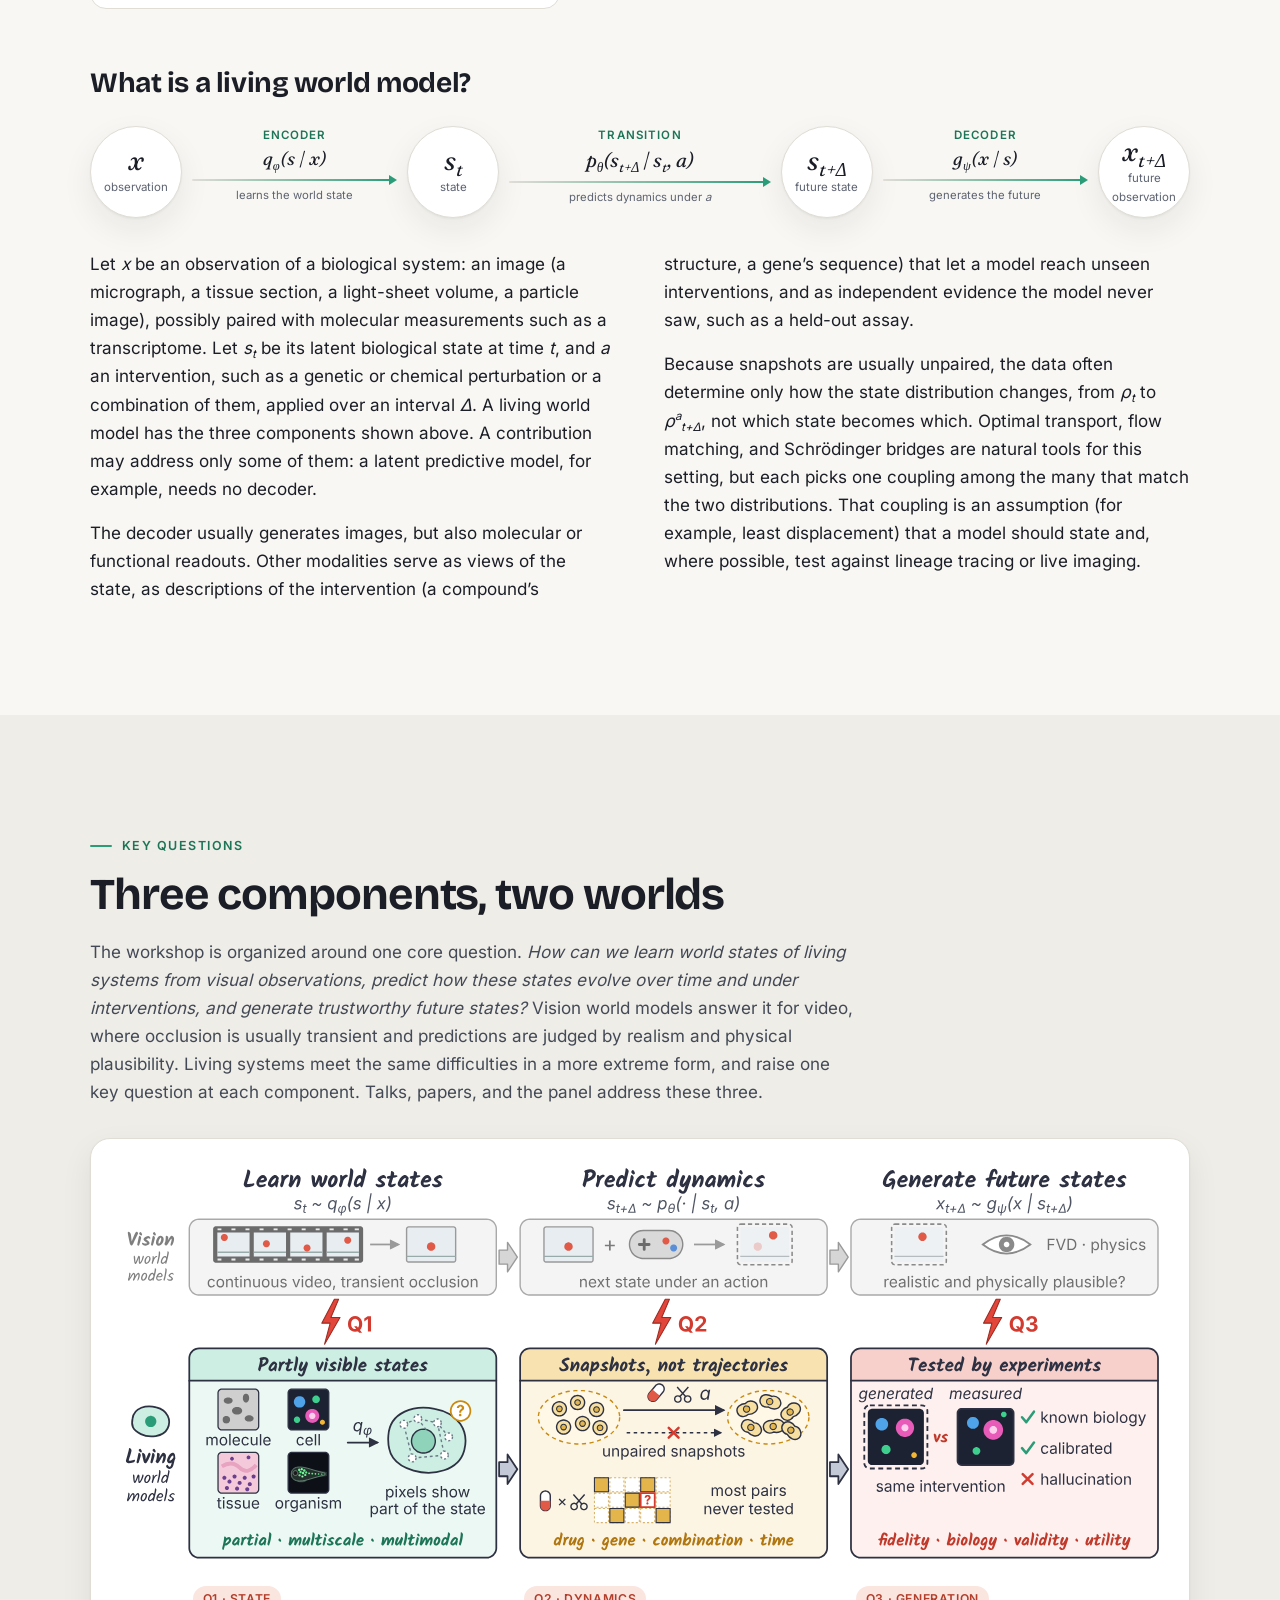
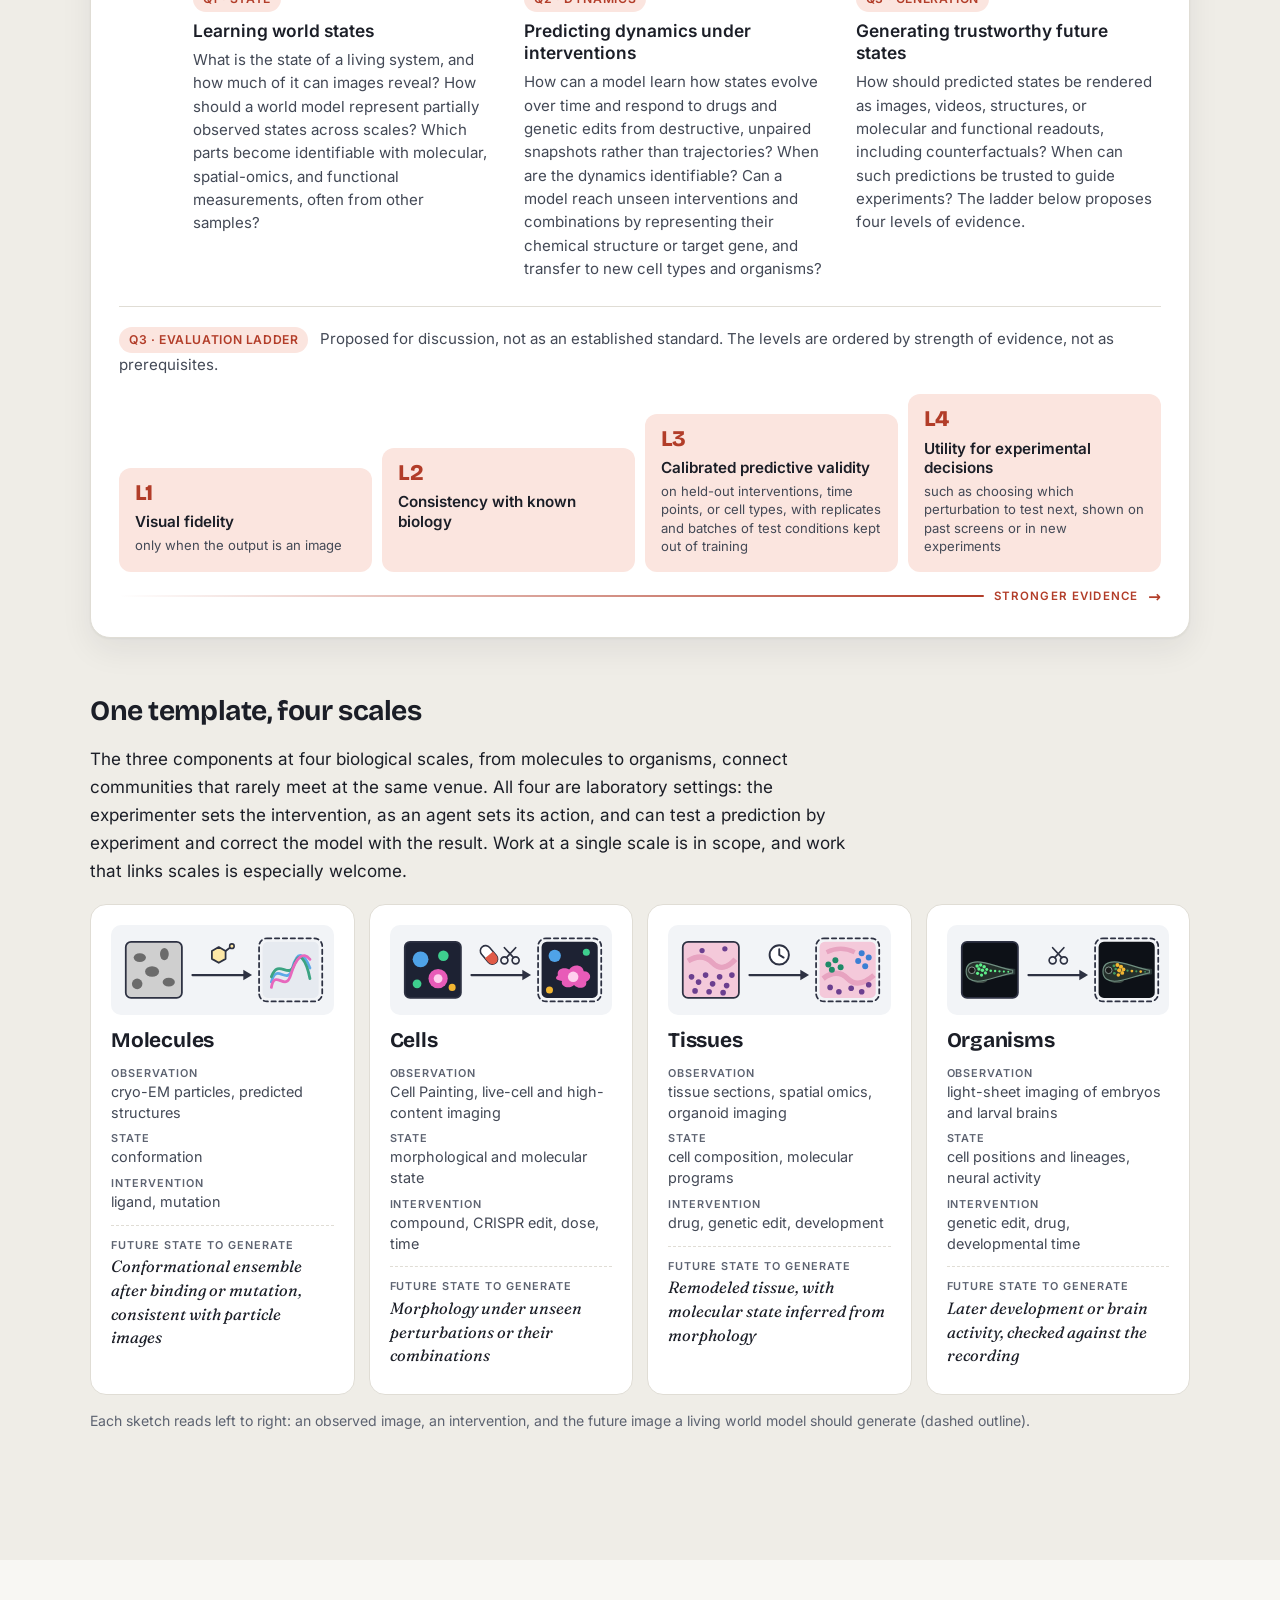
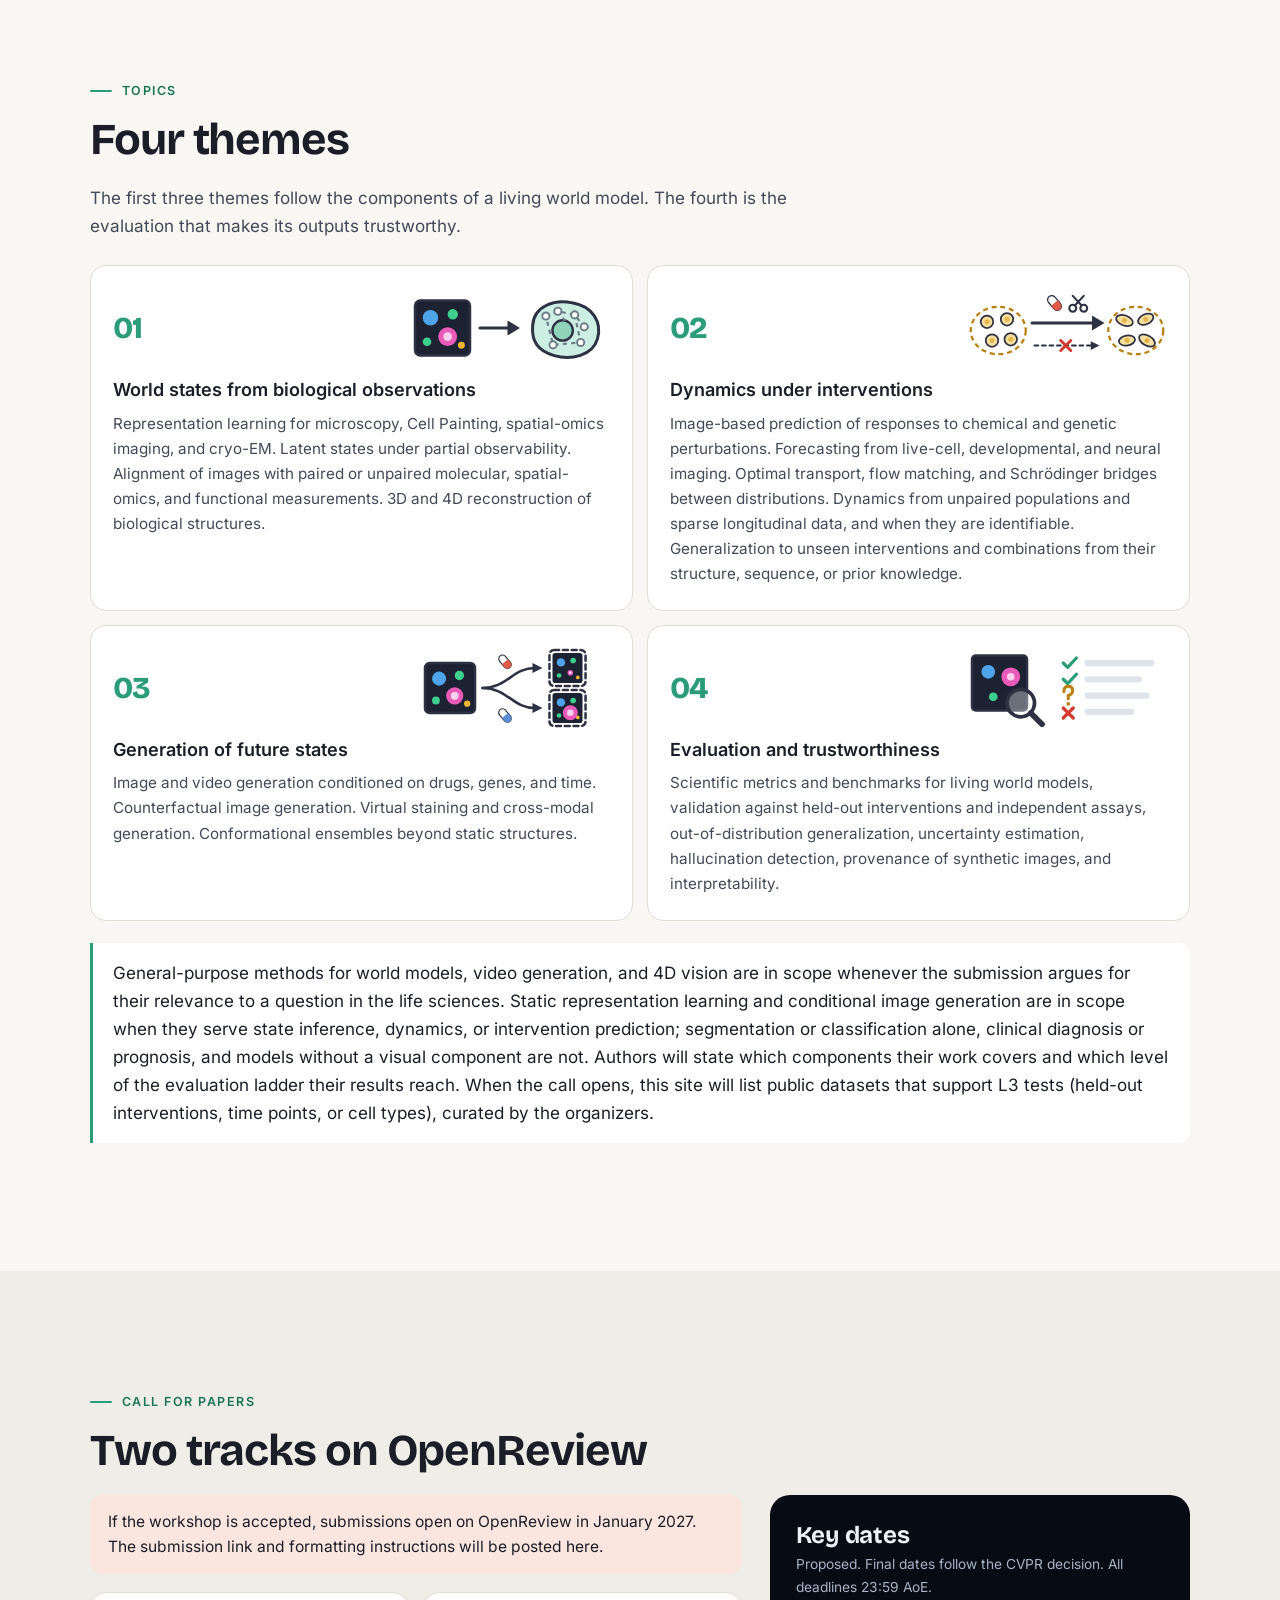
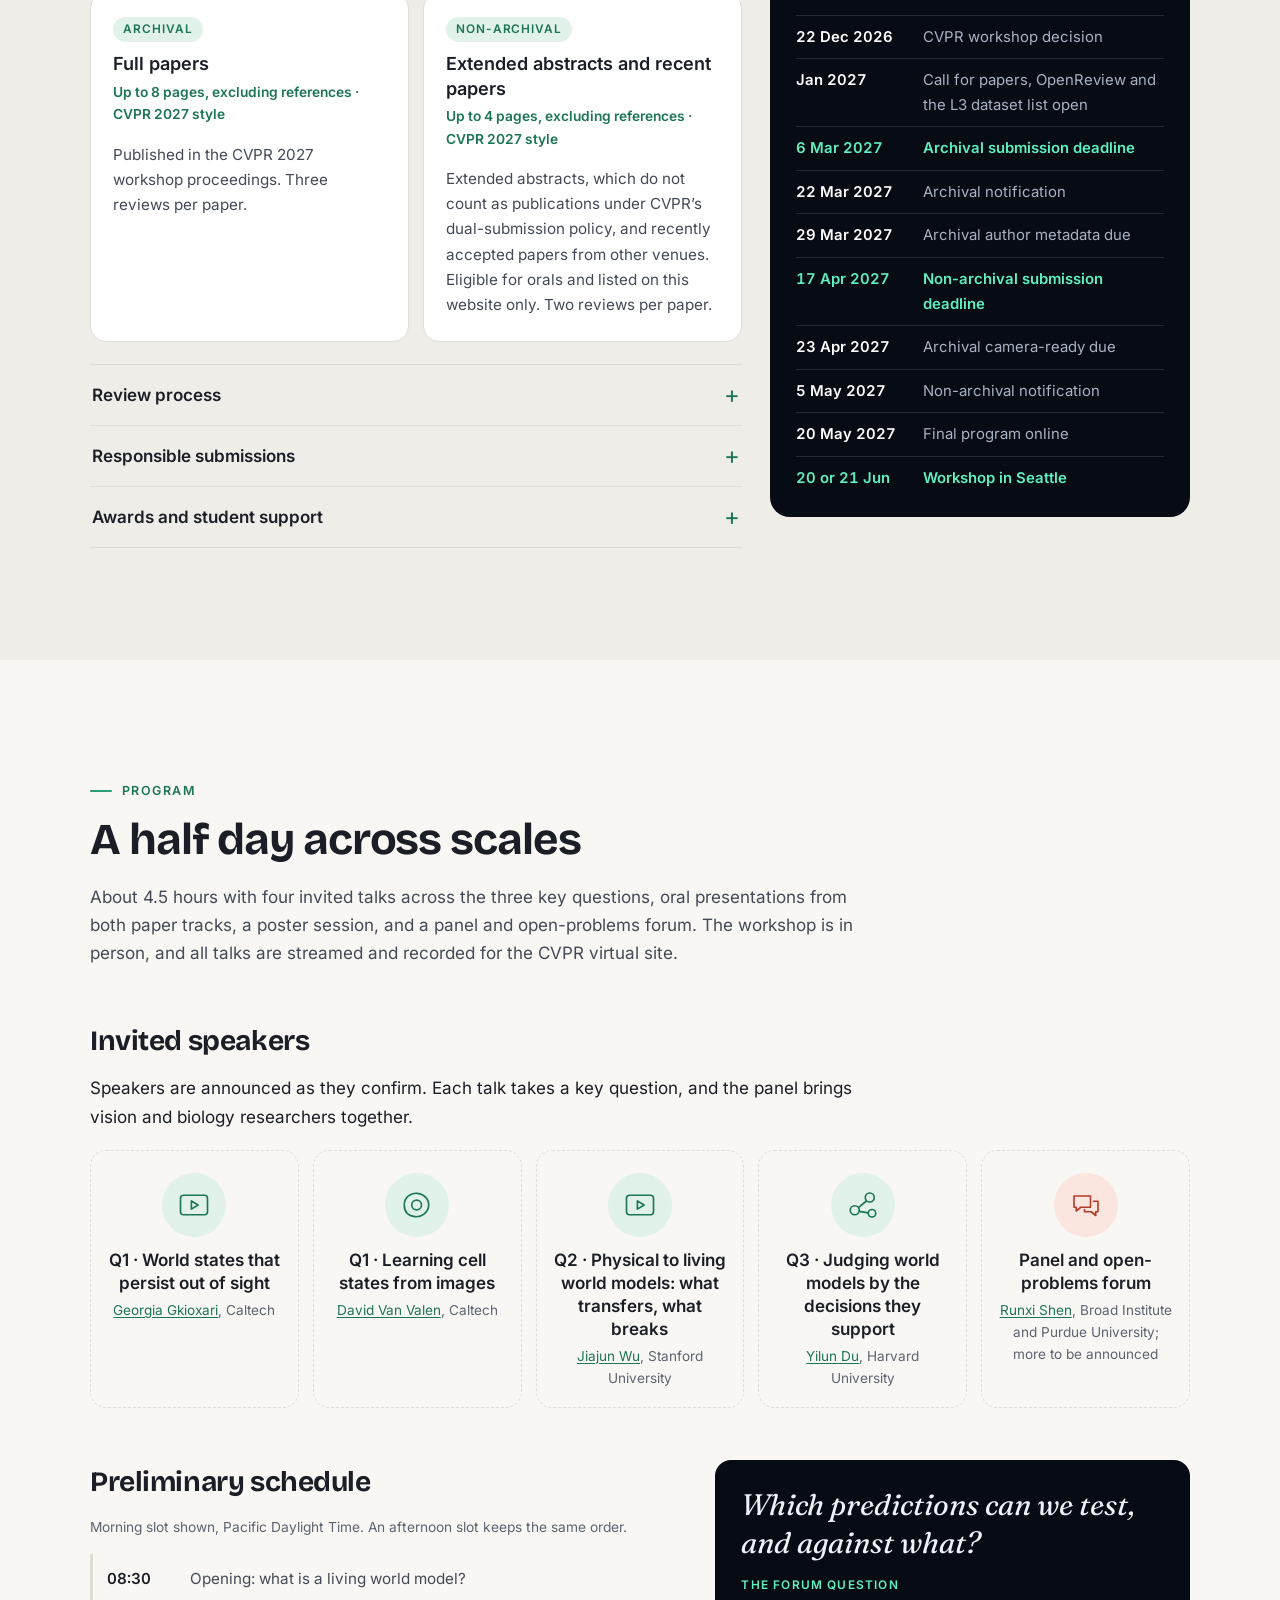
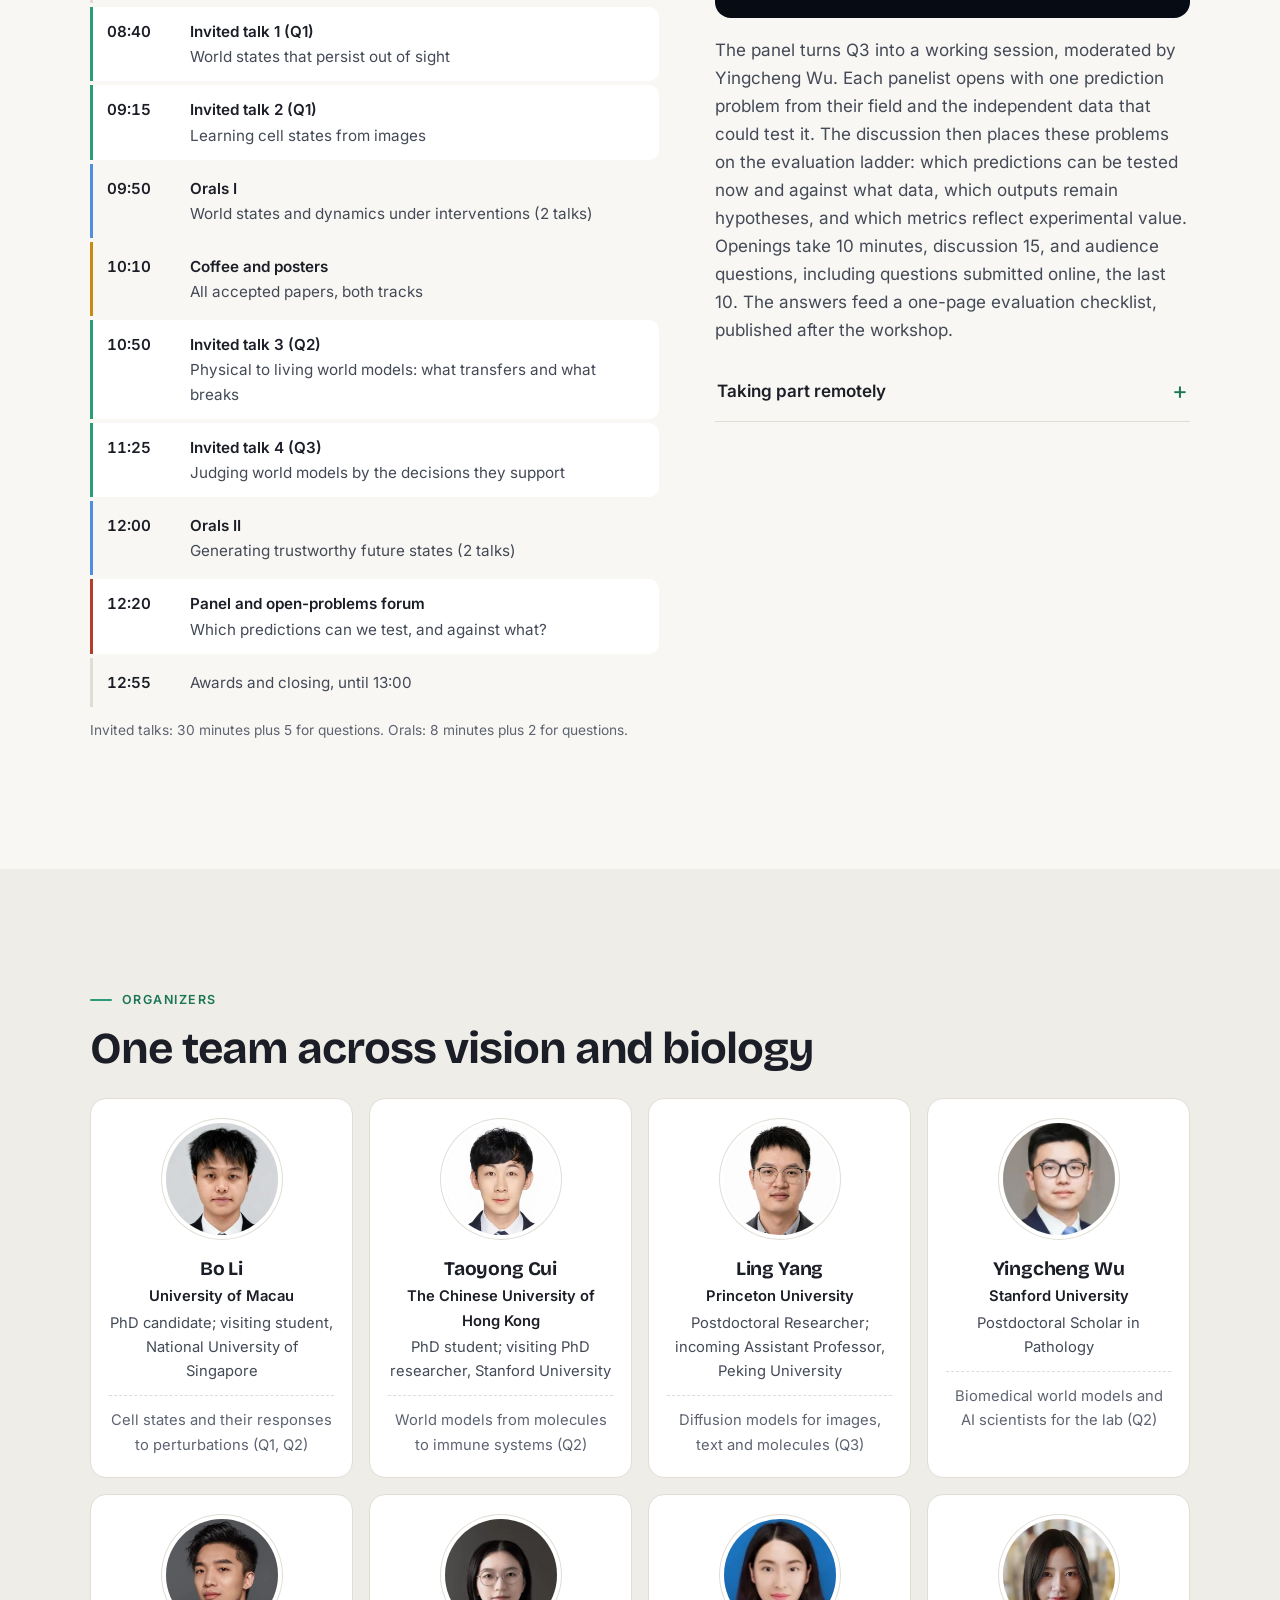
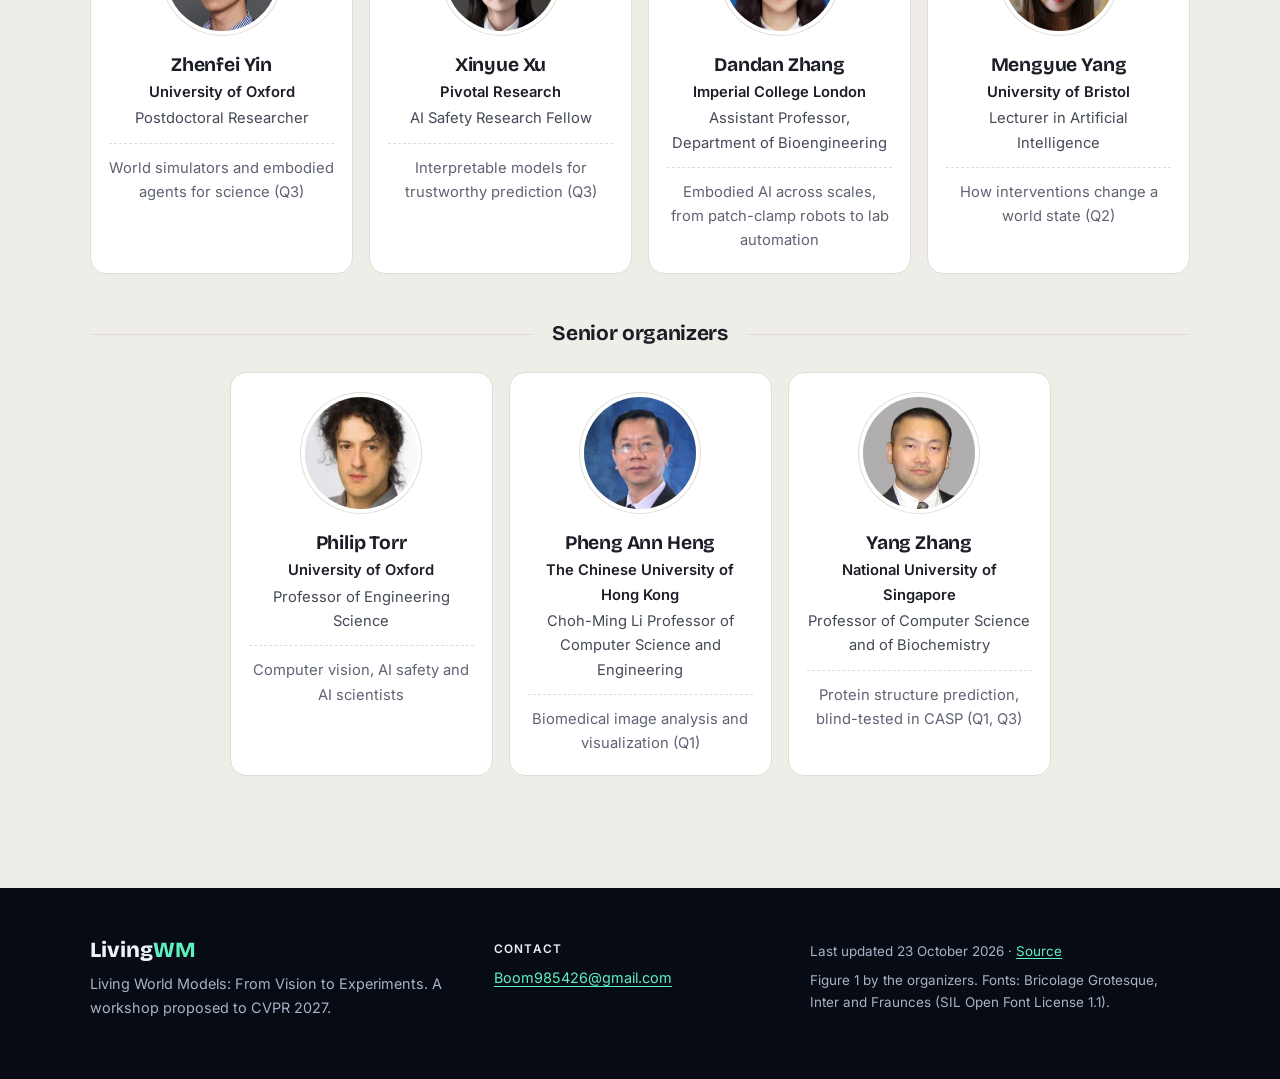
==== commit 0be852c2: "Speakers: Gkioxari and Van Valen confirmed; four-talk schedule Co-Authored-By: Claude Opus 5.5 <nore" ====
--- a/index.html
+++ b/index.html
@@ -309,15 +309,16 @@
   <div class="wrap">
     <p class="eyebrow">Program</p>
     <h2 id="program-title">A half day across scales</h2>
-    <p class="prose intro">About 4.5 hours with three invited talks, one per key question, oral presentations from both paper tracks, a poster session, and a panel and open-problems forum. The workshop is in person, and all talks are streamed and recorded for the CVPR virtual site.</p>
+    <p class="prose intro">About 4.5 hours with four invited talks across the three key questions, oral presentations from both paper tracks, a poster session, and a panel and open-problems forum. The workshop is in person, and all talks are streamed and recorded for the CVPR virtual site.</p>
 
     <h3 class="sub">Invited speakers</h3>
-    <p class="prose">Speakers are announced as they confirm. Each talk takes one key question, and the panel brings vision and biology researchers together.</p>
+    <p class="prose">Speakers are announced as they confirm. Each talk takes a key question, and the panel brings vision and biology researchers together.</p>
     <ul class="slots">
-      <li><svg class="slot-ic"><use href="#i-cell"/></svg><b>Q1 · Learning cell states from images</b><span>To be announced</span></li>
+      <li><svg class="slot-ic"><use href="#i-video"/></svg><b>Q1 · World states that persist out of sight</b><span><a href="https://georgiagkioxari.com/">Georgia Gkioxari</a>, Caltech</span></li>
+      <li><svg class="slot-ic"><use href="#i-cell"/></svg><b>Q1 · Learning cell states from images</b><span><a href="https://www.vanvalen.caltech.edu/">David Van Valen</a>, Caltech</span></li>
       <li><svg class="slot-ic"><use href="#i-video"/></svg><b>Q2 · Physical to living world models: what transfers, what breaks</b><span><a href="https://jiajunwu.com/">Jiajun Wu</a>, Stanford University</span></li>
       <li><svg class="slot-ic"><use href="#i-molecule"/></svg><b>Q3 · Judging world models by the decisions they support</b><span><a href="https://yilundu.github.io/">Yilun Du</a>, Harvard University</span></li>
-      <li class="slot-panel"><svg class="slot-ic"><use href="#i-chat"/></svg><b>Panel and open-problems forum</b><span><a href="https://runxi-shen.github.io/cv/">Runxi Shen</a>, Purdue University; more to be announced</span></li>
+      <li class="slot-panel"><svg class="slot-ic"><use href="#i-chat"/></svg><b>Panel and open-problems forum</b><span><a href="https://runxi-shen.github.io/cv/">Runxi Shen</a>, Broad Institute and Purdue University; more to be announced</span></li>
     </ul>
 
     <div class="program-grid">
@@ -326,16 +327,17 @@
         <p class="small">Morning slot shown, Pacific Daylight Time. An afternoon slot keeps the same order.</p>
         <ol class="schedule">
           <li><time>08:30</time><span>Opening: what is a living world model?</span></li>
-          <li class="talk"><time>08:40</time><span><b>Invited talk 1 (Q1)</b> Learning cell states from images</span></li>
-          <li class="talk"><time>09:20</time><span><b>Invited talk 2 (Q2)</b> Physical to living world models: what transfers and what breaks</span></li>
-          <li class="oral"><time>10:00</time><span><b>Orals I</b> World states and dynamics under interventions (3 talks)</span></li>
-          <li class="break"><time>10:30</time><span><b>Coffee and posters</b> All accepted papers, both tracks</span></li>
-          <li class="talk"><time>11:20</time><span><b>Invited talk 3 (Q3)</b> Judging world models by the decisions they support</span></li>
+          <li class="talk"><time>08:40</time><span><b>Invited talk 1 (Q1)</b> World states that persist out of sight</span></li>
+          <li class="talk"><time>09:15</time><span><b>Invited talk 2 (Q1)</b> Learning cell states from images</span></li>
+          <li class="oral"><time>09:50</time><span><b>Orals I</b> World states and dynamics under interventions (2 talks)</span></li>
+          <li class="break"><time>10:10</time><span><b>Coffee and posters</b> All accepted papers, both tracks</span></li>
+          <li class="talk"><time>10:50</time><span><b>Invited talk 3 (Q2)</b> Physical to living world models: what transfers and what breaks</span></li>
+          <li class="talk"><time>11:25</time><span><b>Invited talk 4 (Q3)</b> Judging world models by the decisions they support</span></li>
           <li class="oral"><time>12:00</time><span><b>Orals II</b> Generating trustworthy future states (2 talks)</span></li>
           <li class="panel"><time>12:20</time><span><b>Panel and open-problems forum</b> Which predictions can we test, and against what?</span></li>
           <li><time>12:55</time><span>Awards and closing, until 13:00</span></li>
         </ol>
-        <p class="small">Invited talks: 30 minutes plus 10 for questions. Orals: 8 minutes plus 2 for questions.</p>
+        <p class="small">Invited talks: 30 minutes plus 5 for questions. Orals: 8 minutes plus 2 for questions.</p>
       </div>
       <div>
         <blockquote class="panel-quote">
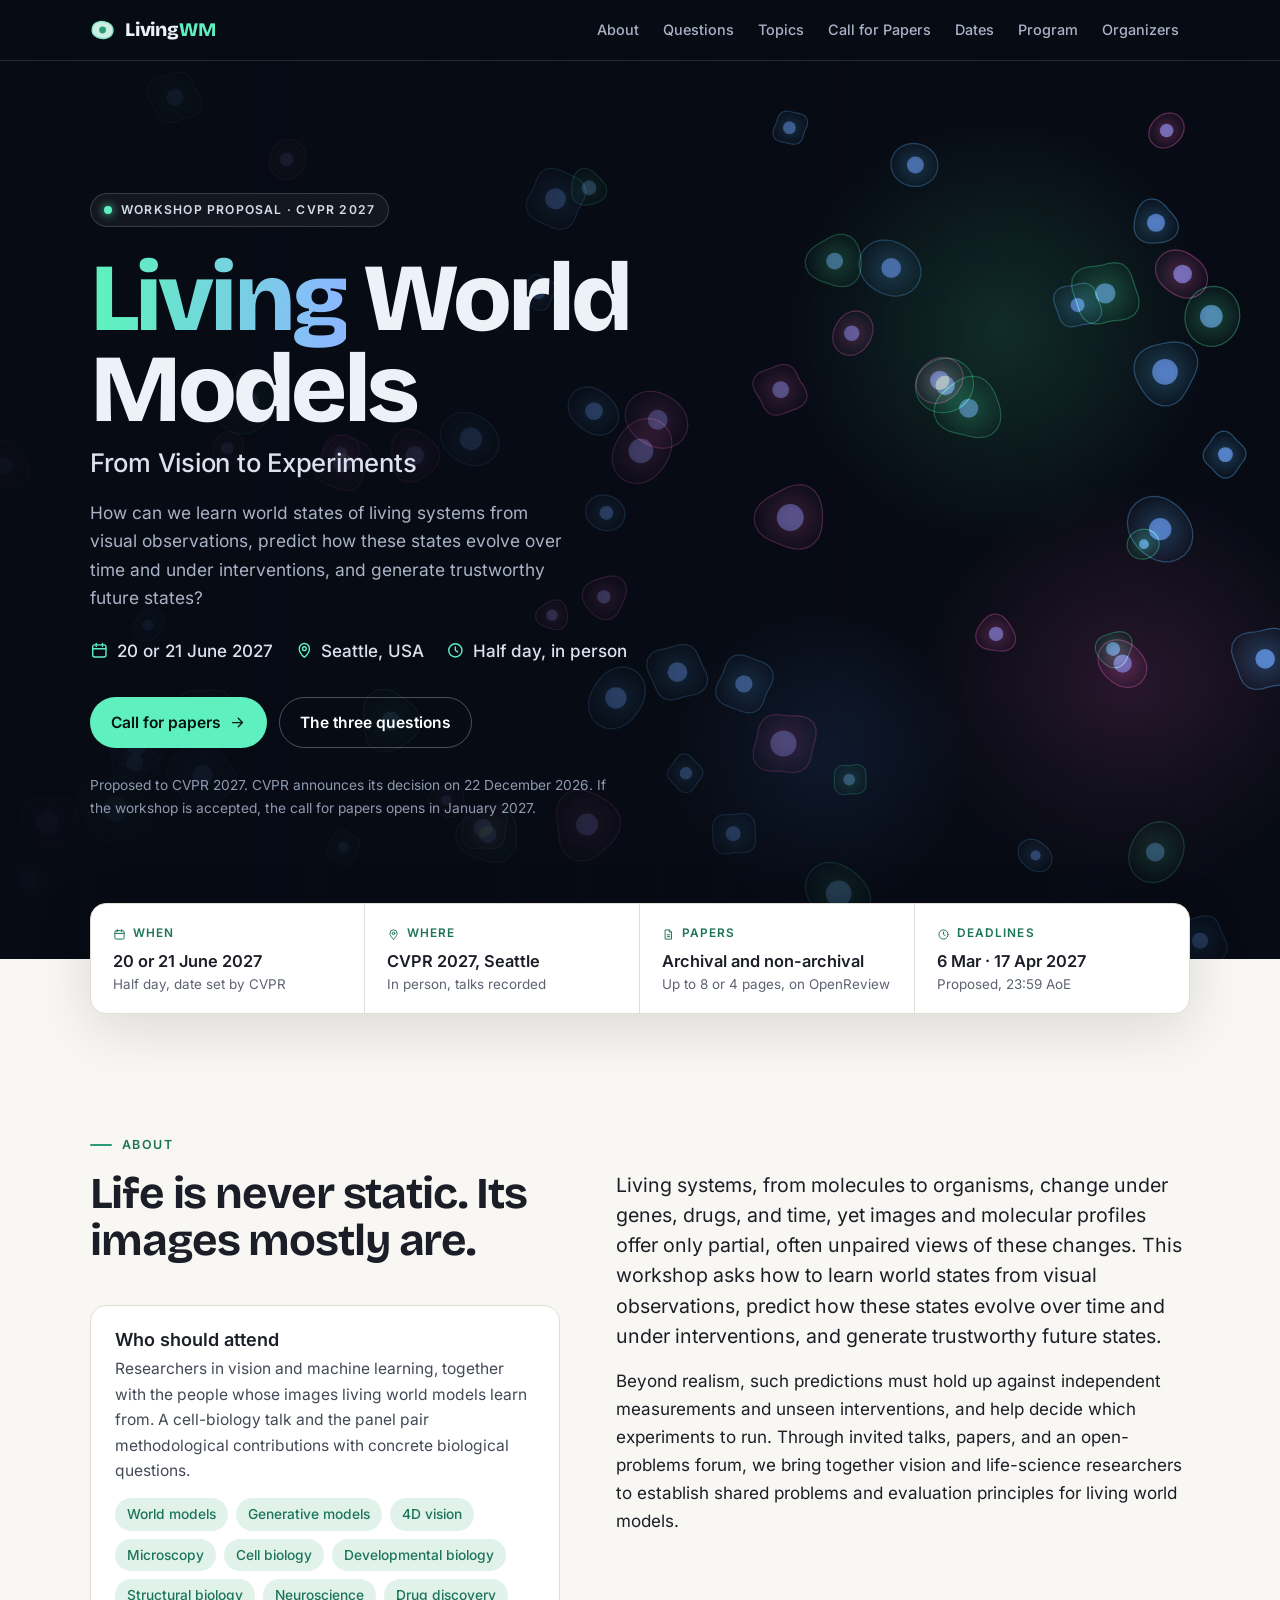
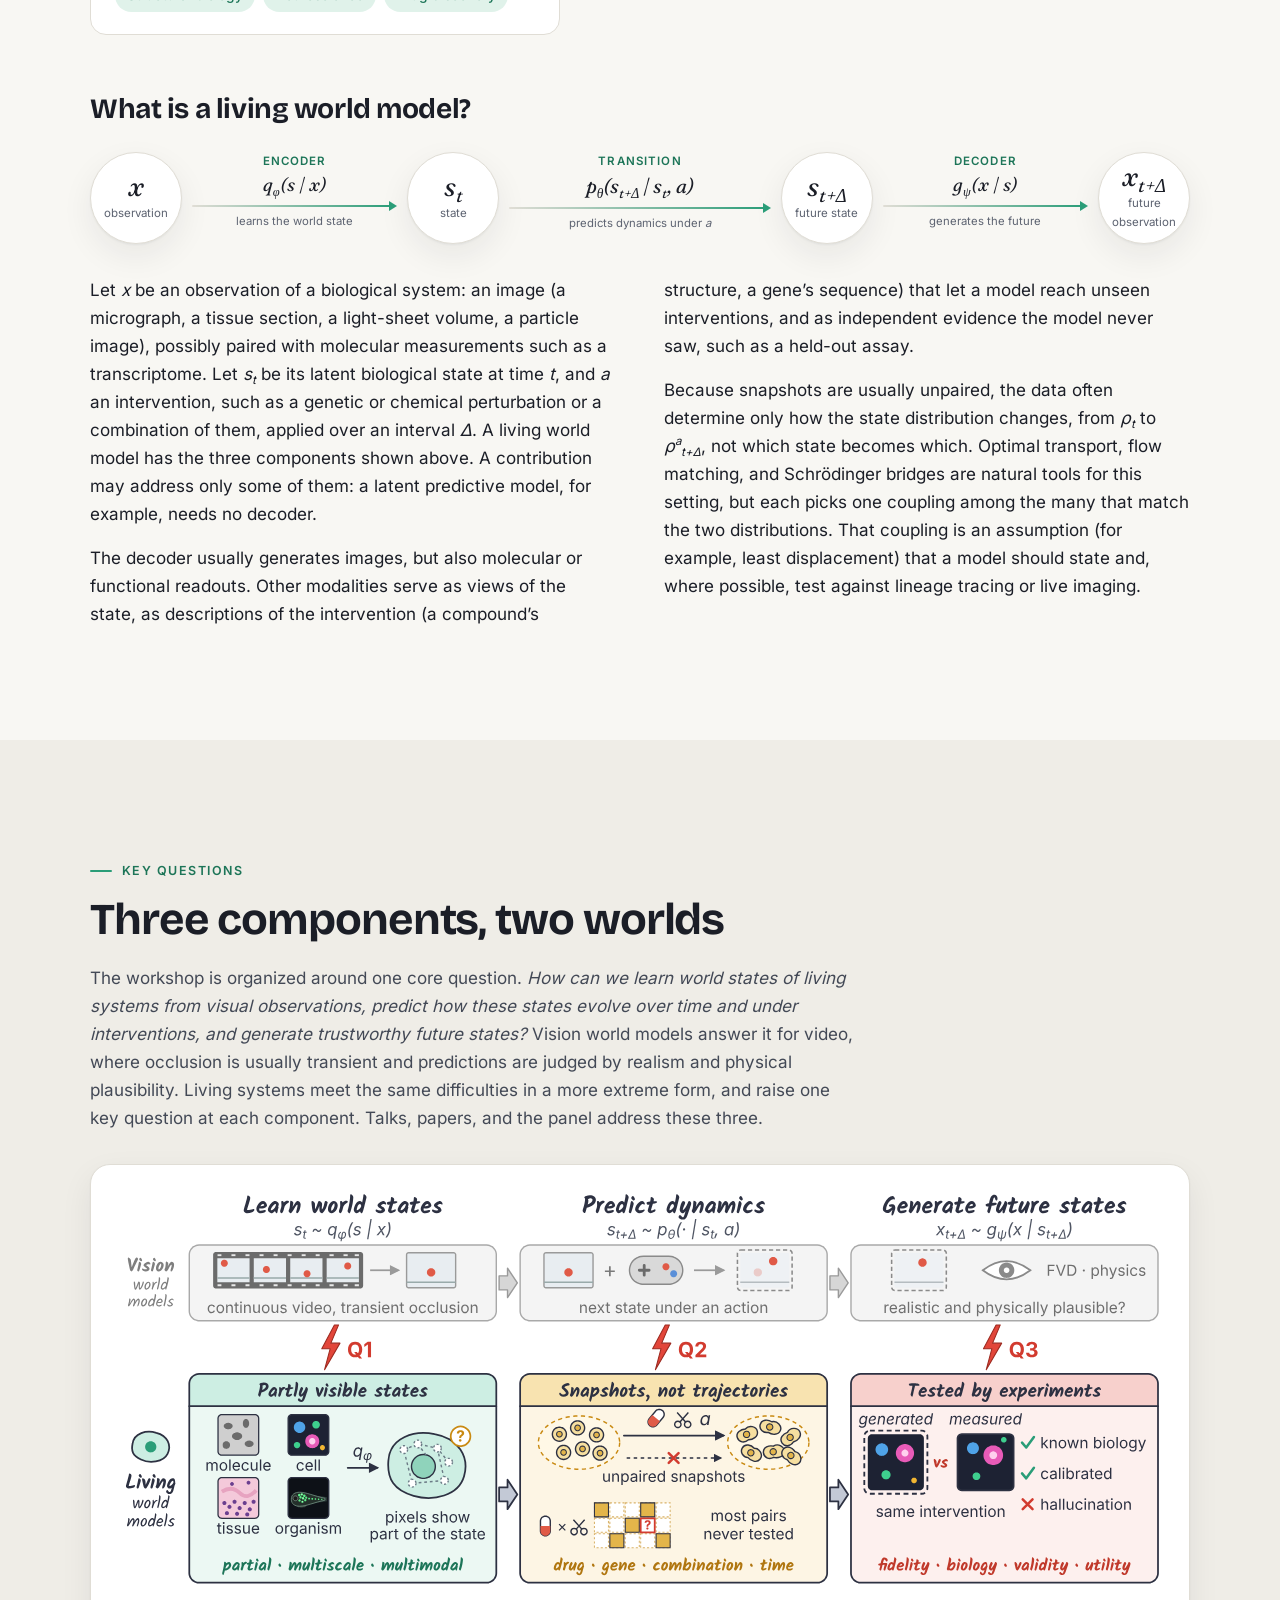
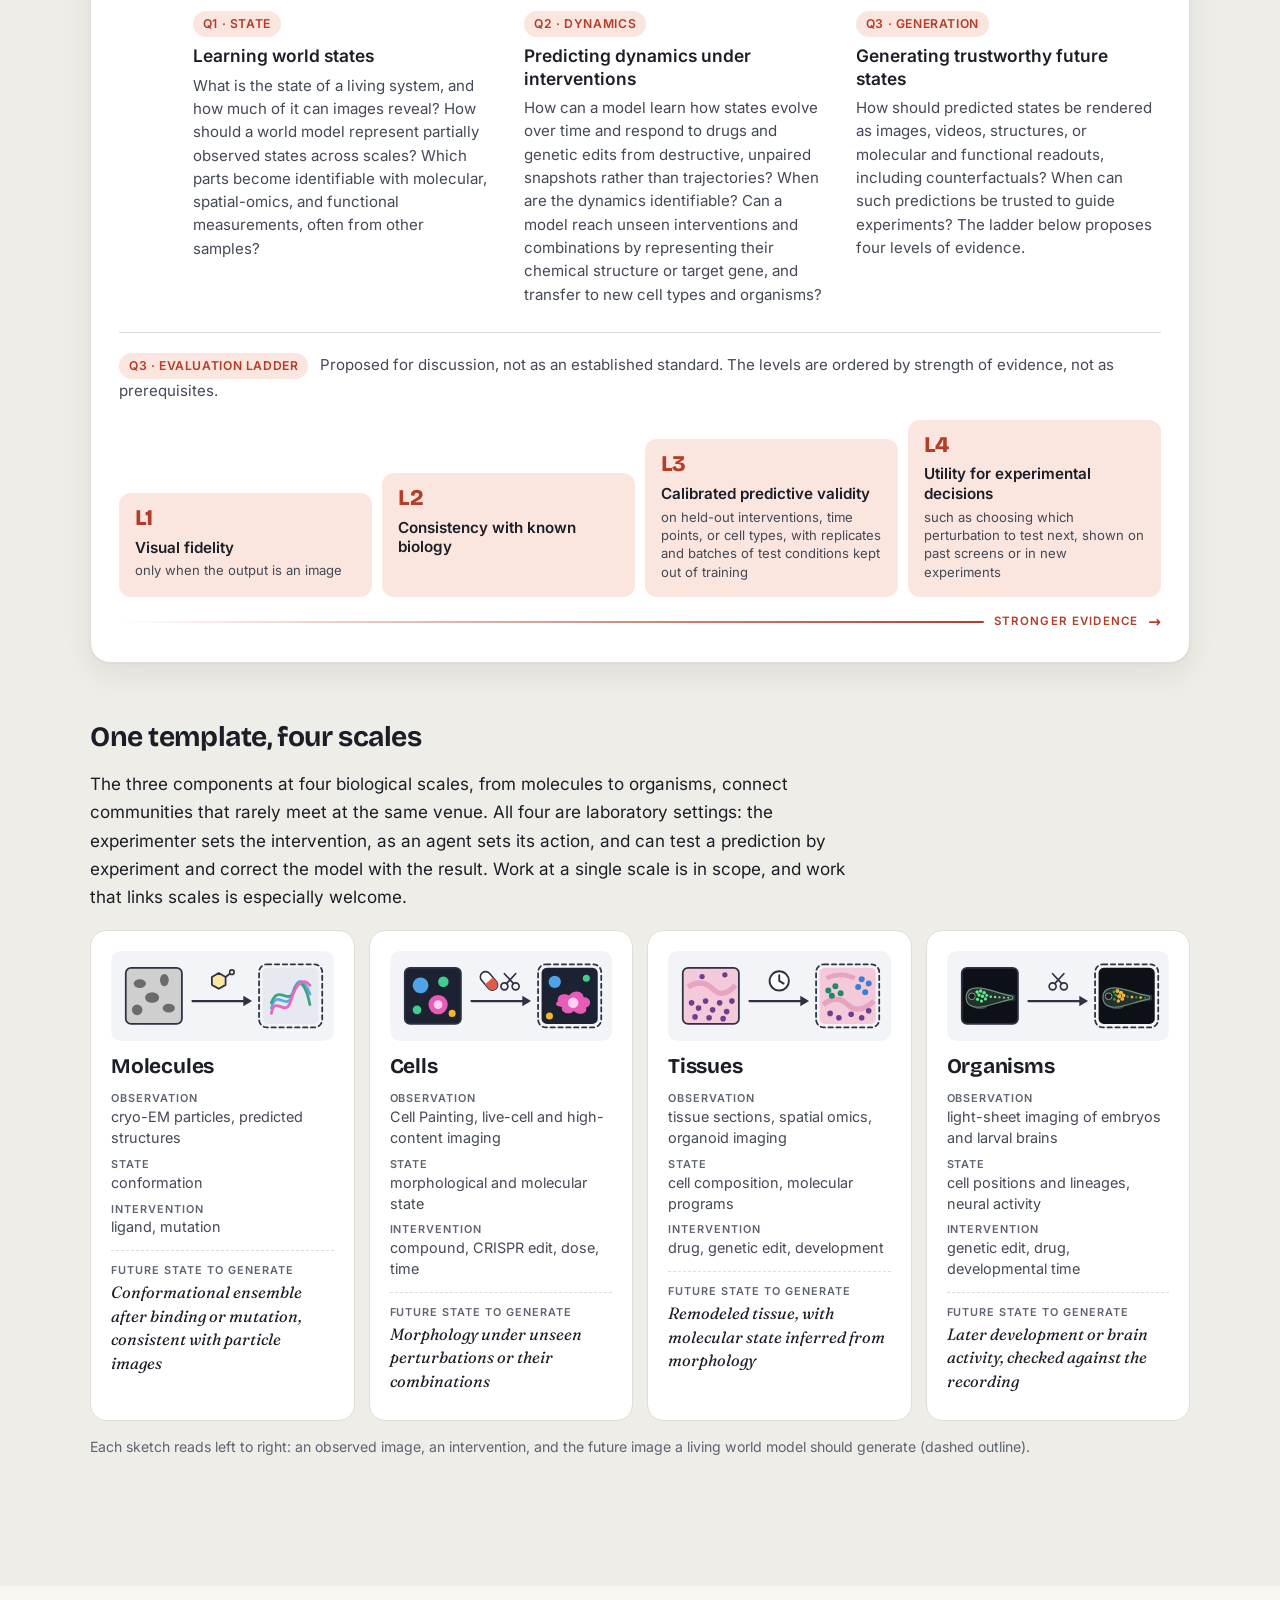
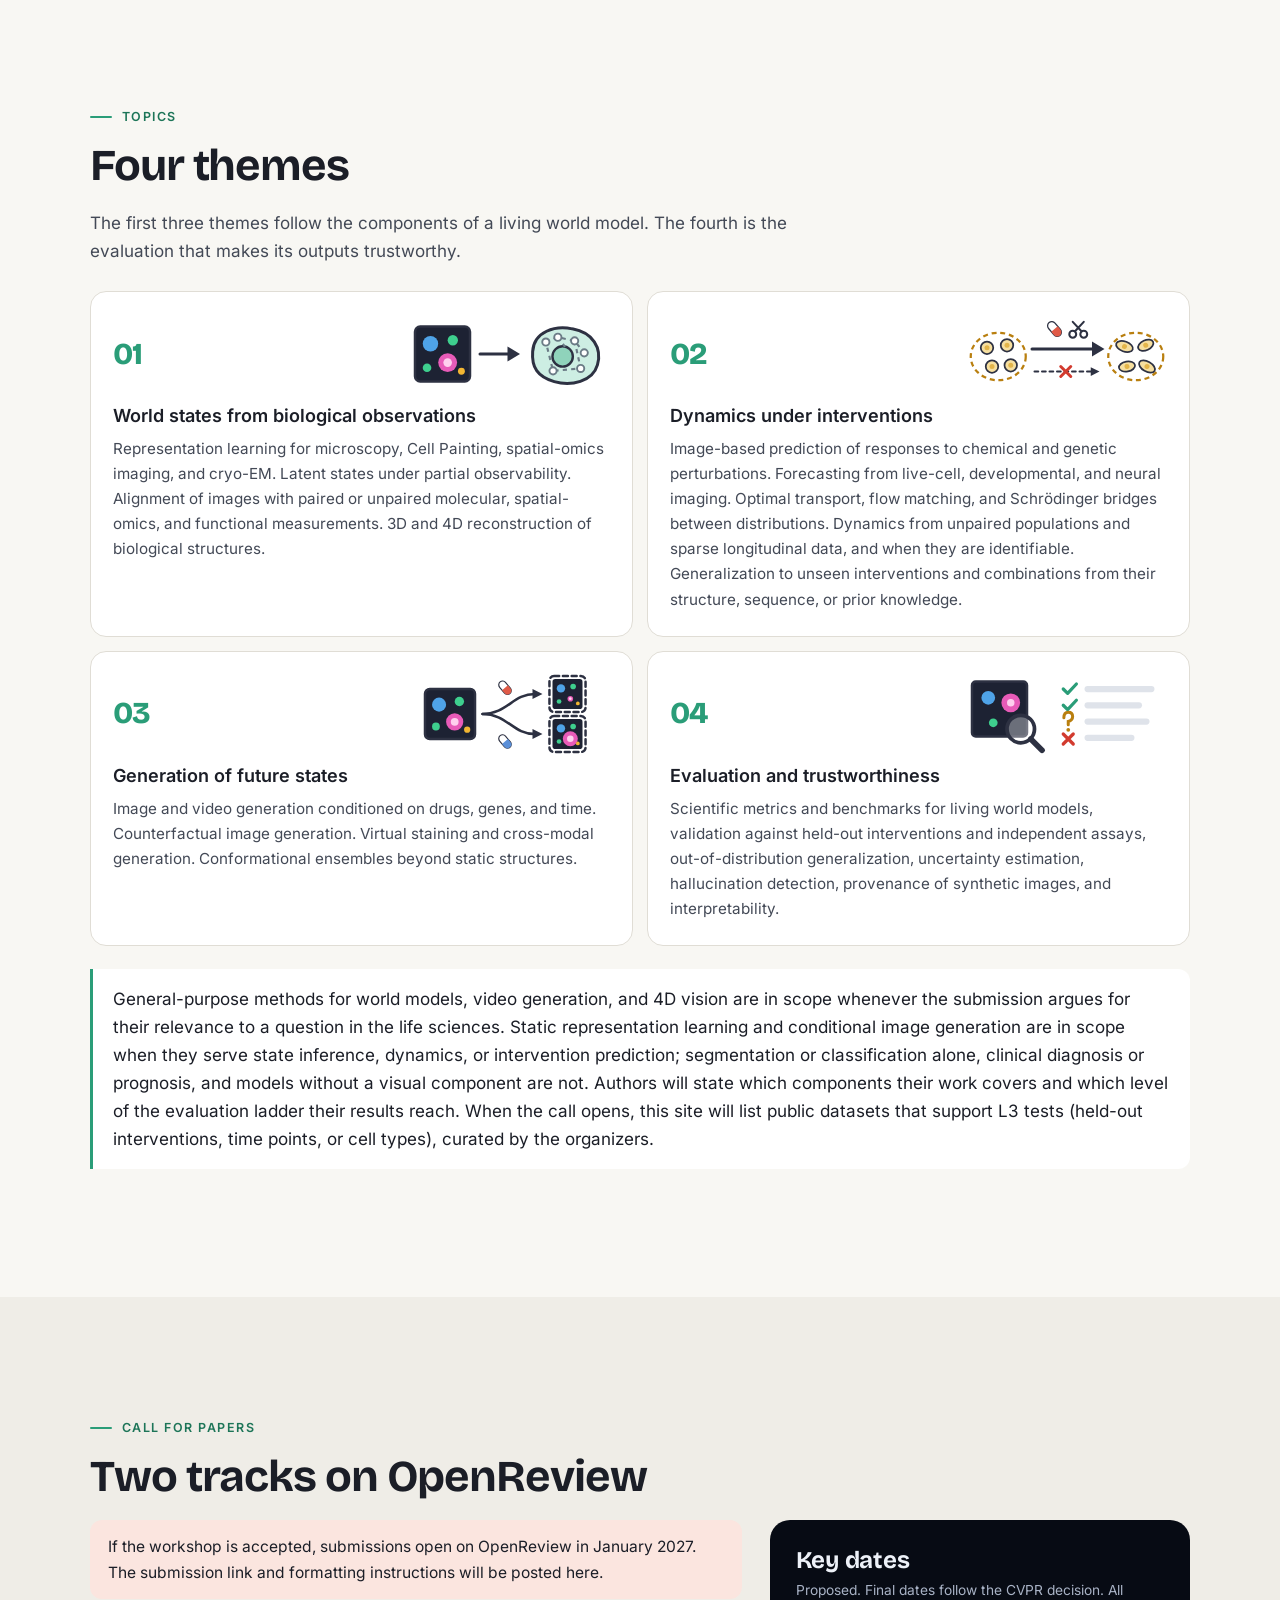
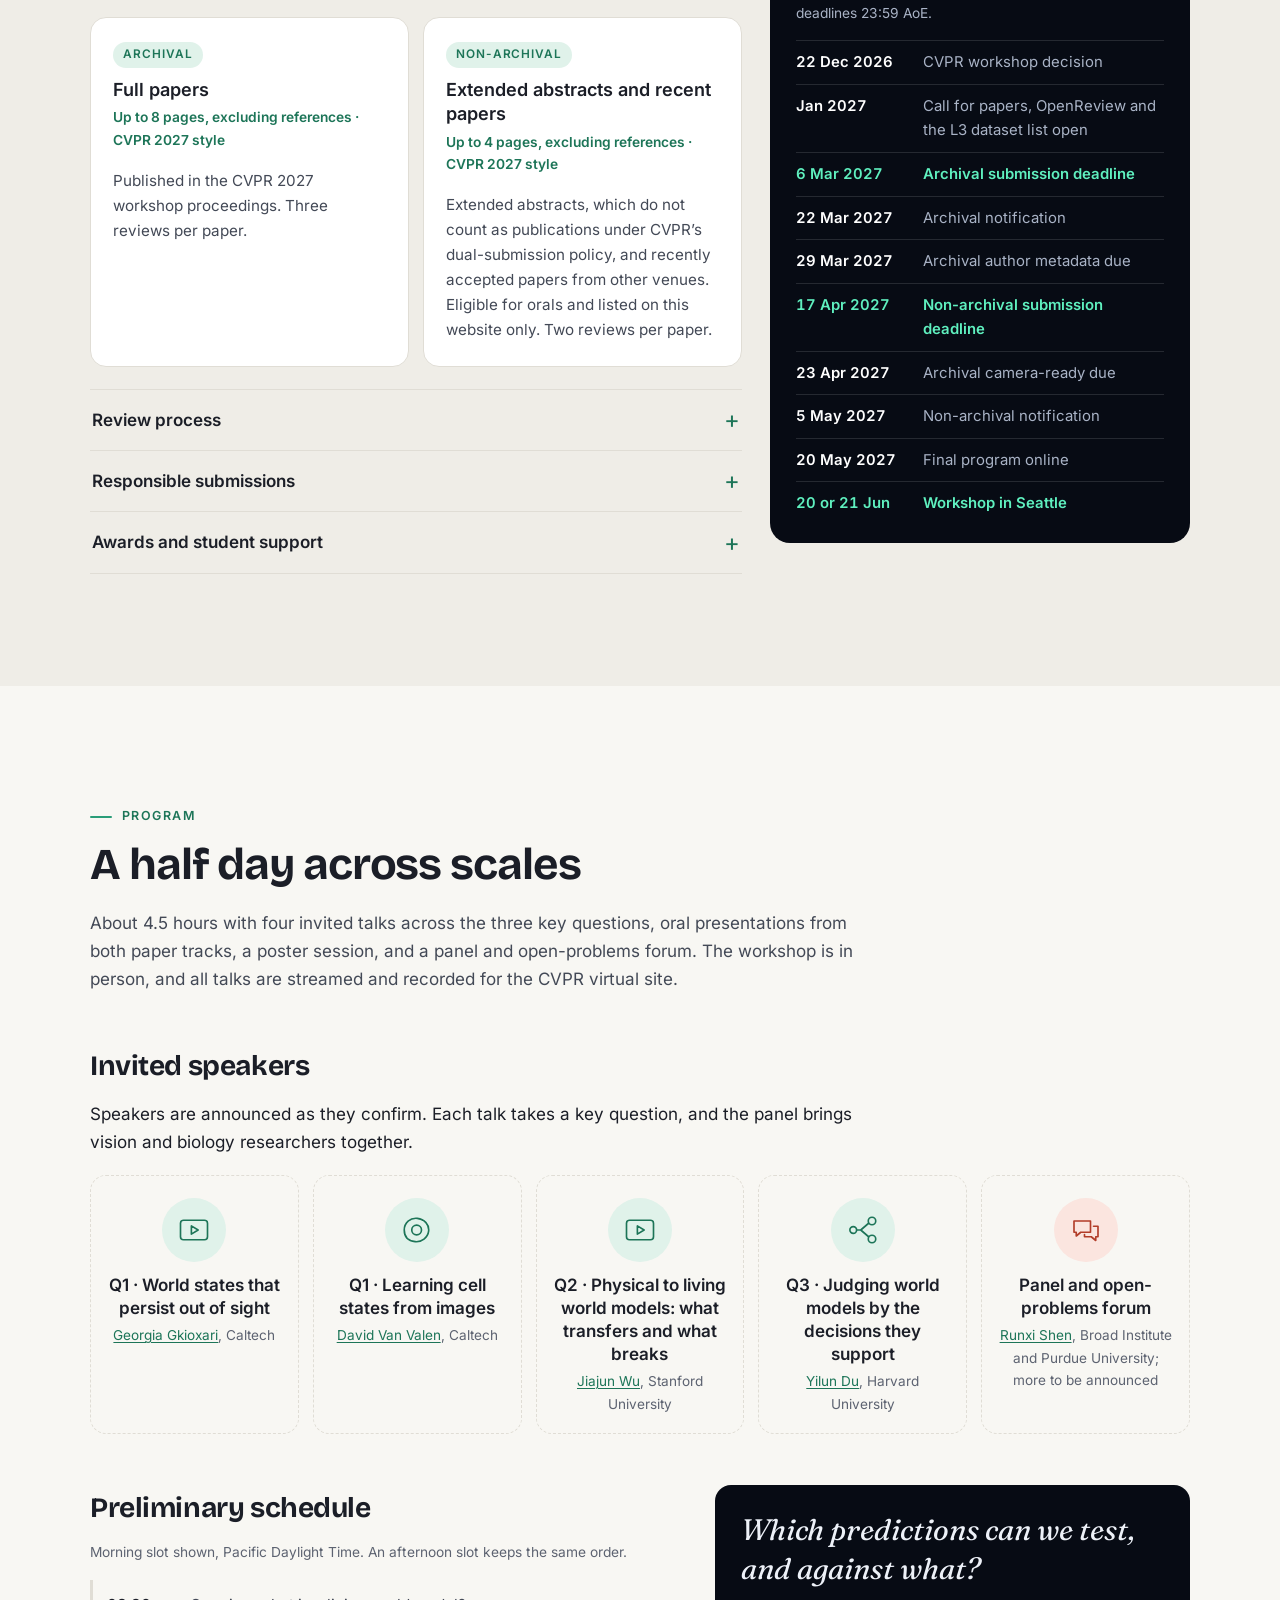
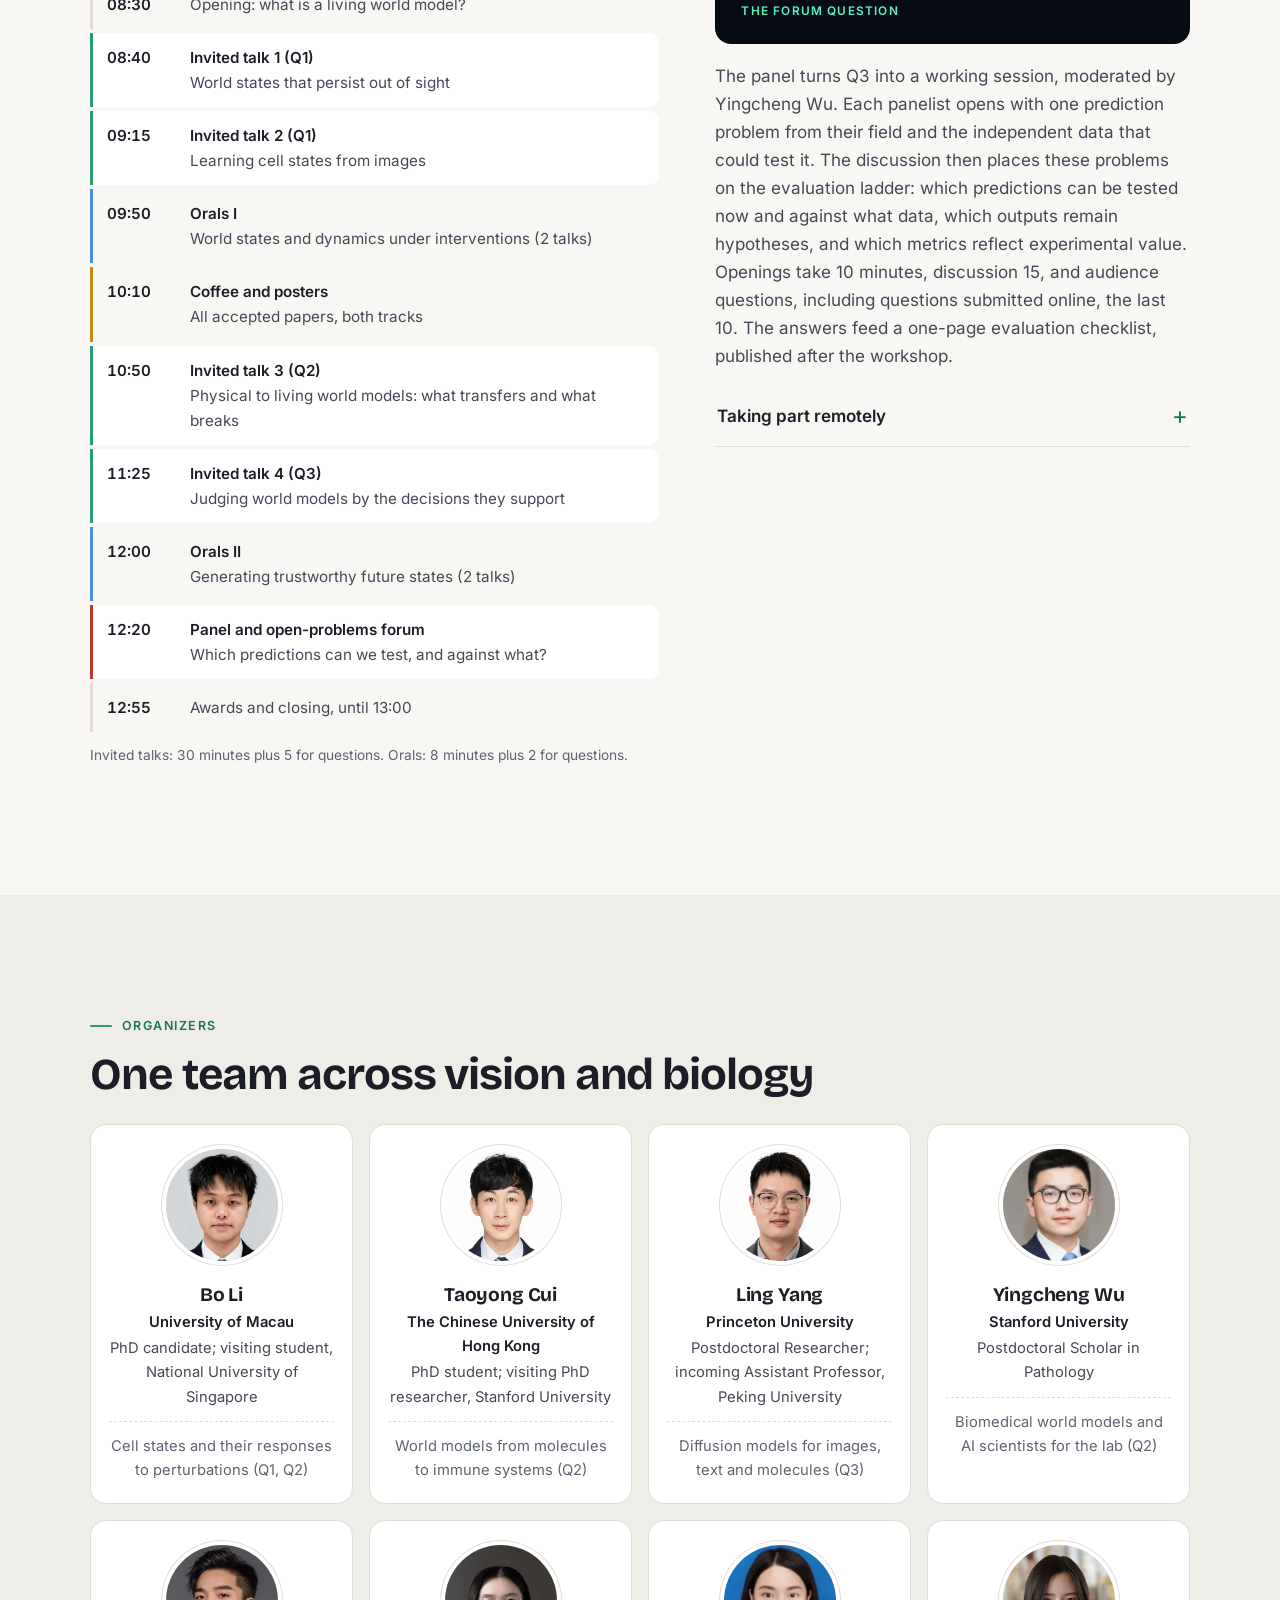
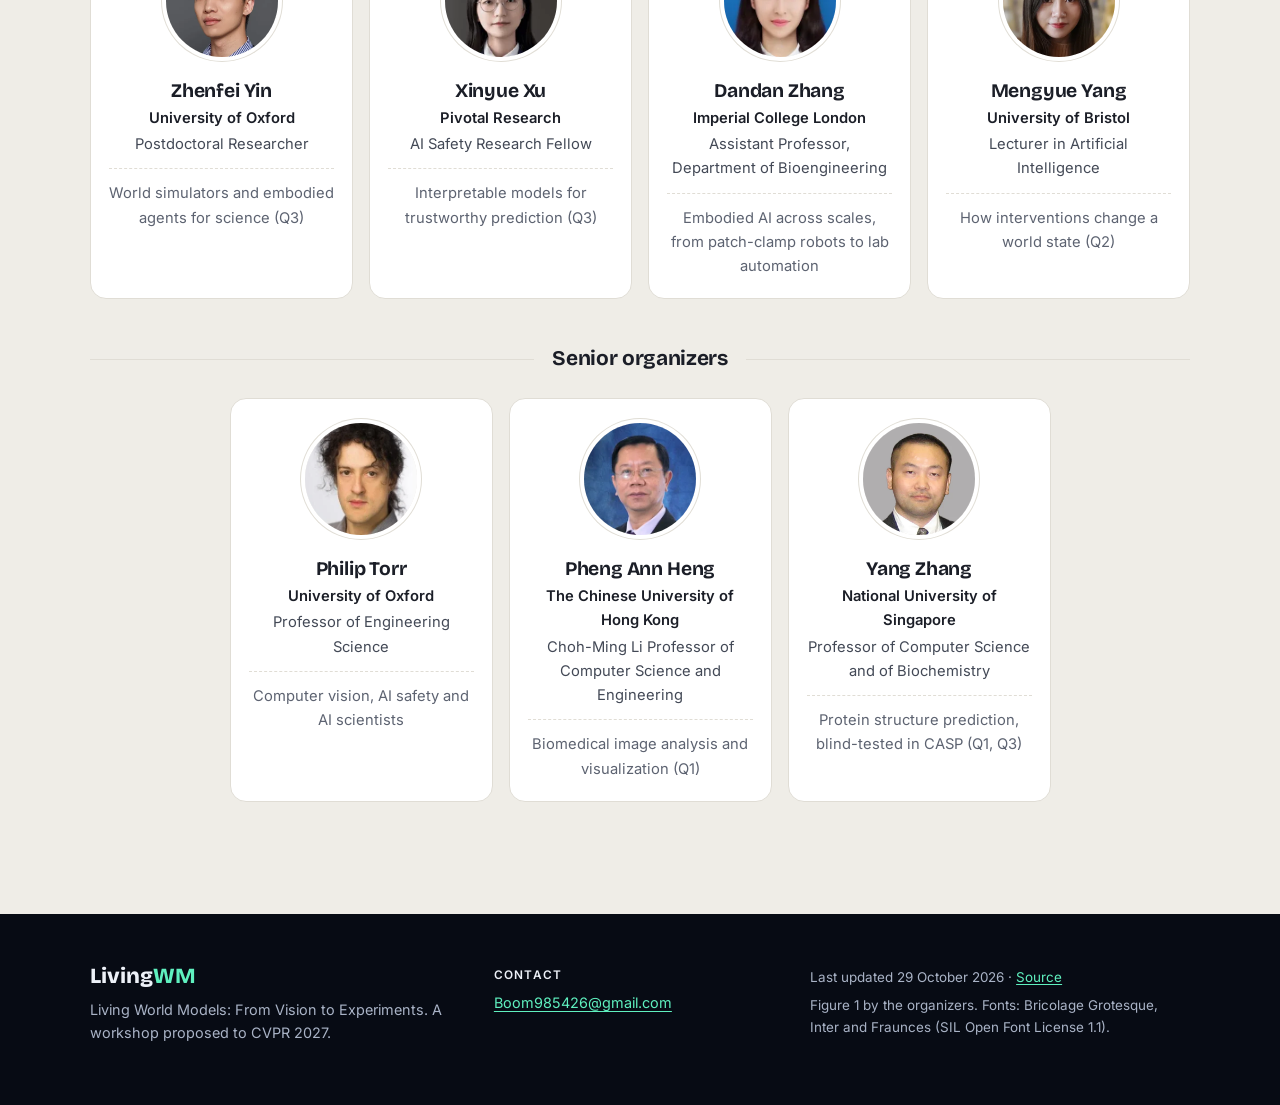
==== commit b38fbcc1: "Match the proposal: mentoring hour, Wu's title, Q3 icon - Mentoring hour is held before the submissi" ====
--- a/index.html
+++ b/index.html
@@ -33,9 +33,9 @@
   <symbol id="i-clock" viewBox="0 0 24 24"><circle cx="12" cy="12" r="8.5"/><path d="M12 7.5V12l3 2"/></symbol>
   <symbol id="i-doc" viewBox="0 0 24 24"><path d="M6.5 3.5h7l4 4v13h-11z"/><path d="M13.5 3.5v4h4M9.5 12.5h5M9.5 16h5"/></symbol>
   <symbol id="i-arrow" viewBox="0 0 24 24"><path d="M5 12h14M13 6l6 6-6 6"/></symbol>
-  <symbol id="i-molecule" viewBox="0 0 48 48"><circle cx="13" cy="31" r="6"/><circle cx="33" cy="14" r="6"/><circle cx="36" cy="35" r="5"/><path d="M18 27.5l10-8.5M19 32.5l12 2"/></symbol>
   <symbol id="i-cell" viewBox="0 0 48 48"><path d="M7 24c0-10 8-16.5 17.5-15.5S40.5 17 39.5 25.5 30 40.5 21.5 39.5 7 33.5 7 24z"/><circle cx="23.5" cy="24" r="6.5"/></symbol>
   <symbol id="i-video" viewBox="0 0 48 48"><rect x="6" y="11" width="36" height="26" rx="4"/><path d="M20.5 18.5v11l9-5.5z" class="fill"/></symbol>
+  <symbol id="i-branch" viewBox="0 0 48 48"><circle cx="11" cy="24" r="4.5"/><path d="M15.5 24H21l10.5-9M21 24l10.5 9"/><circle cx="36" cy="12" r="5" class="fill"/><circle cx="36" cy="36" r="5"/></symbol>
   <symbol id="i-chat" viewBox="0 0 48 48"><path d="M8 12h22v15H17l-6 5v-5H8z"/><path d="M34 19h6v14h-3v5l-6-5H22v-3"/></symbol>
 </svg>
 
@@ -100,7 +100,7 @@
       </div>
       <div class="audience">
         <h3>Who should attend</h3>
-        <p>Researchers in vision and machine learning, together with the people whose images living world models learn from. The invited talks and the panel pair methodological contributions with concrete biological questions.</p>
+        <p>Researchers in vision and machine learning, together with the people whose images living world models learn from. A cell-biology talk and the panel pair methodological contributions with concrete biological questions.</p>
         <ul class="chips">
           <li>World models</li><li>Generative models</li><li>4D vision</li><li>Microscopy</li><li>Cell biology</li><li>Developmental biology</li><li>Structural biology</li><li>Neuroscience</li><li>Drug discovery</li>
         </ul>
@@ -280,7 +280,7 @@
           </details>
           <details>
             <summary>Awards and student support</summary>
-            <p>We will present a Best Paper award and a Best Poster award, sponsored by <a href="https://aitonomy.org/">AItonomy</a>. The organizers manage any prize money, and the sponsor takes no part in selecting the winners. The non-archival track welcomes biology-first submissions that use vision methods, and an online mentoring hour, held by the organizers before the camera-ready deadline, supports first-time CVPR authors.</p>
+            <p>We will present a Best Paper award and a Best Poster award, sponsored by <a href="https://aitonomy.org/">AItonomy</a>. The organizers manage any prize money, and the sponsor takes no part in selecting the winners. The non-archival track welcomes biology-first submissions that use vision methods, and an online mentoring hour, held by the organizers before the submission deadlines, supports first-time CVPR authors.</p>
           </details>
         </div>
       </div>
@@ -316,8 +316,8 @@
     <ul class="slots">
       <li><svg class="slot-ic"><use href="#i-video"/></svg><b>Q1 · World states that persist out of sight</b><span><a href="https://georgiagkioxari.com/">Georgia Gkioxari</a>, Caltech</span></li>
       <li><svg class="slot-ic"><use href="#i-cell"/></svg><b>Q1 · Learning cell states from images</b><span><a href="https://www.vanvalen.caltech.edu/">David Van Valen</a>, Caltech</span></li>
-      <li><svg class="slot-ic"><use href="#i-video"/></svg><b>Q2 · Physical to living world models: what transfers, what breaks</b><span><a href="https://jiajunwu.com/">Jiajun Wu</a>, Stanford University</span></li>
-      <li><svg class="slot-ic"><use href="#i-molecule"/></svg><b>Q3 · Judging world models by the decisions they support</b><span><a href="https://yilundu.github.io/">Yilun Du</a>, Harvard University</span></li>
+      <li><svg class="slot-ic"><use href="#i-video"/></svg><b>Q2 · Physical to living world models: what transfers and what breaks</b><span><a href="https://jiajunwu.com/">Jiajun Wu</a>, Stanford University</span></li>
+      <li><svg class="slot-ic"><use href="#i-branch"/></svg><b>Q3 · Judging world models by the decisions they support</b><span><a href="https://yilundu.github.io/">Yilun Du</a>, Harvard University</span></li>
       <li class="slot-panel"><svg class="slot-ic"><use href="#i-chat"/></svg><b>Panel and open-problems forum</b><span><a href="https://runxi-shen.github.io/cv/">Runxi Shen</a>, Broad Institute and Purdue University; more to be announced</span></li>
     </ul>
 
@@ -478,7 +478,7 @@
       <p><a href="mailto:Boom985426@gmail.com">Boom985426@gmail.com</a></p>
     </div>
     <div class="footer-meta">
-      <p>Last updated 23 October 2026 · <a href="https://github.com/Boom5426/livingwm">Source</a></p>
+      <p>Last updated 29 October 2026 · <a href="https://github.com/Boom5426/livingwm">Source</a></p>
       <p>Figure 1 by the organizers. Fonts: Bricolage Grotesque, Inter and Fraunces (SIL Open Font License 1.1).</p>
     </div>
   </div>
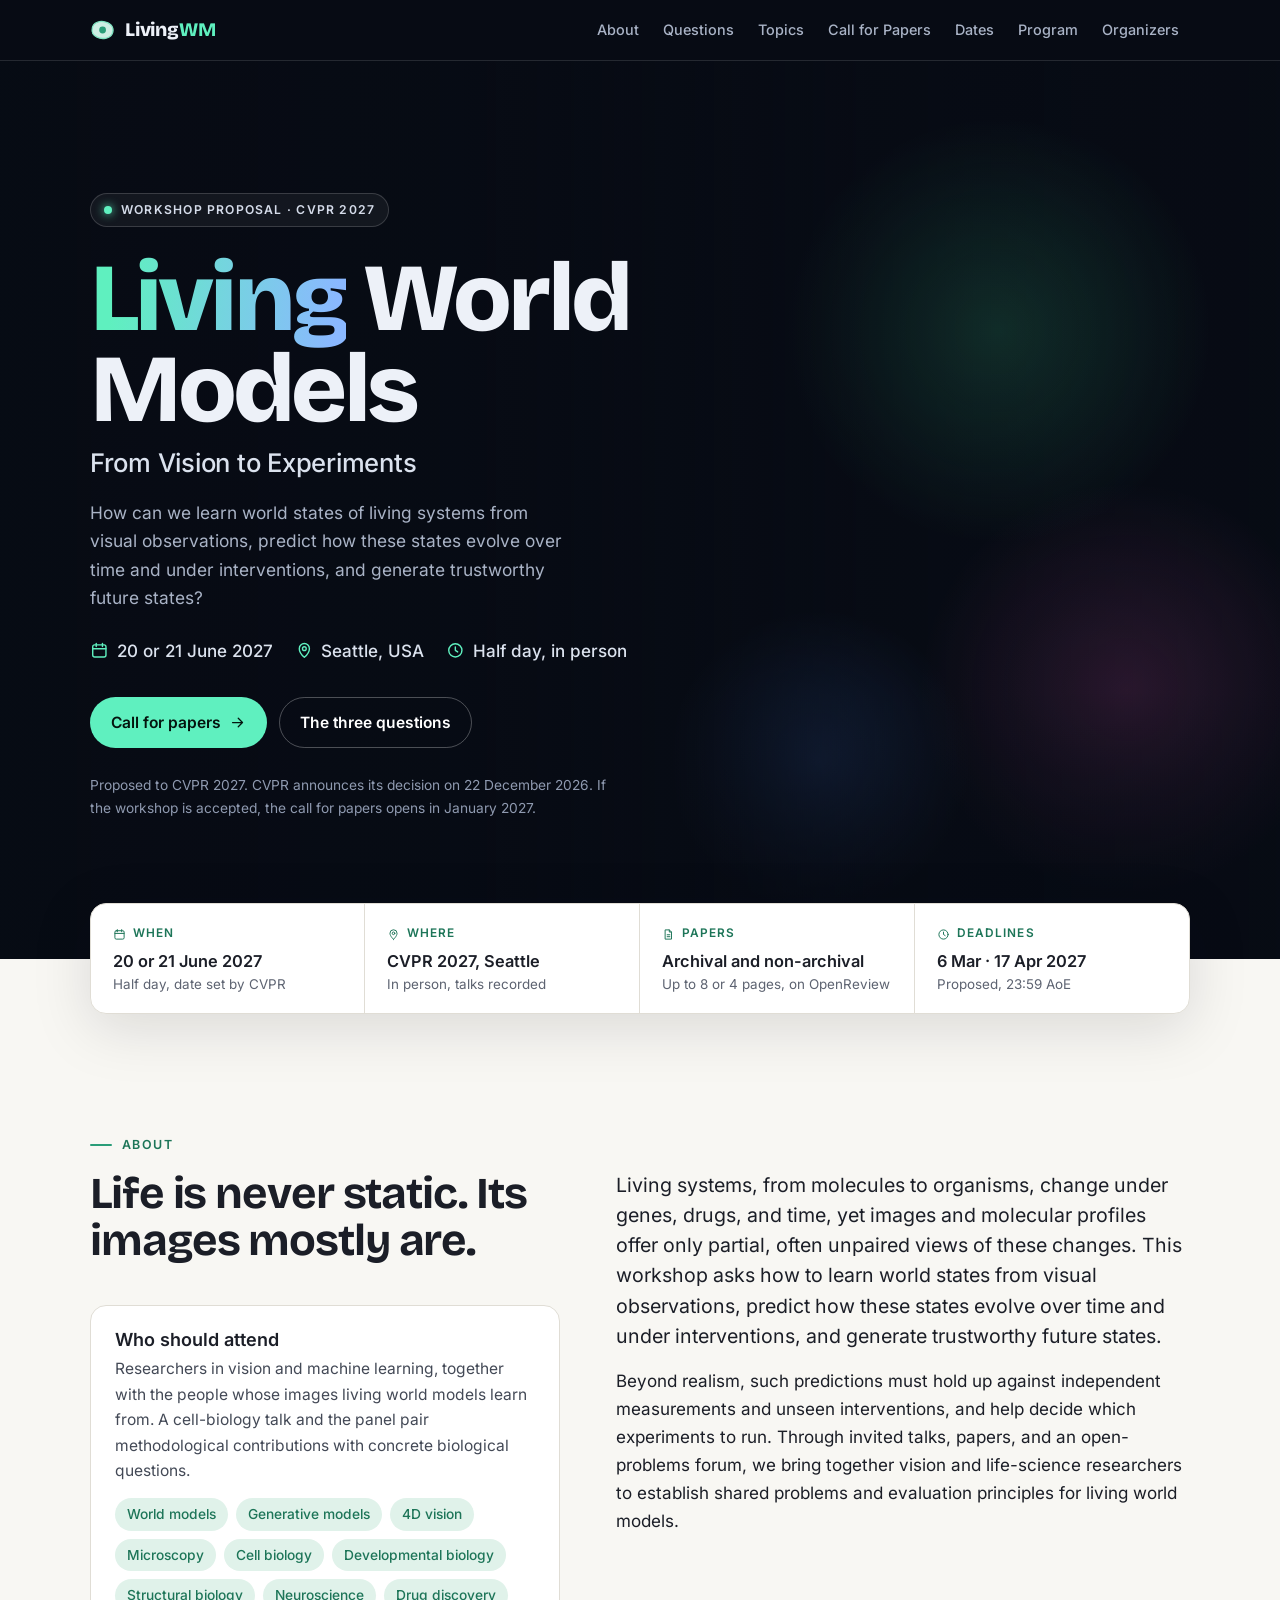
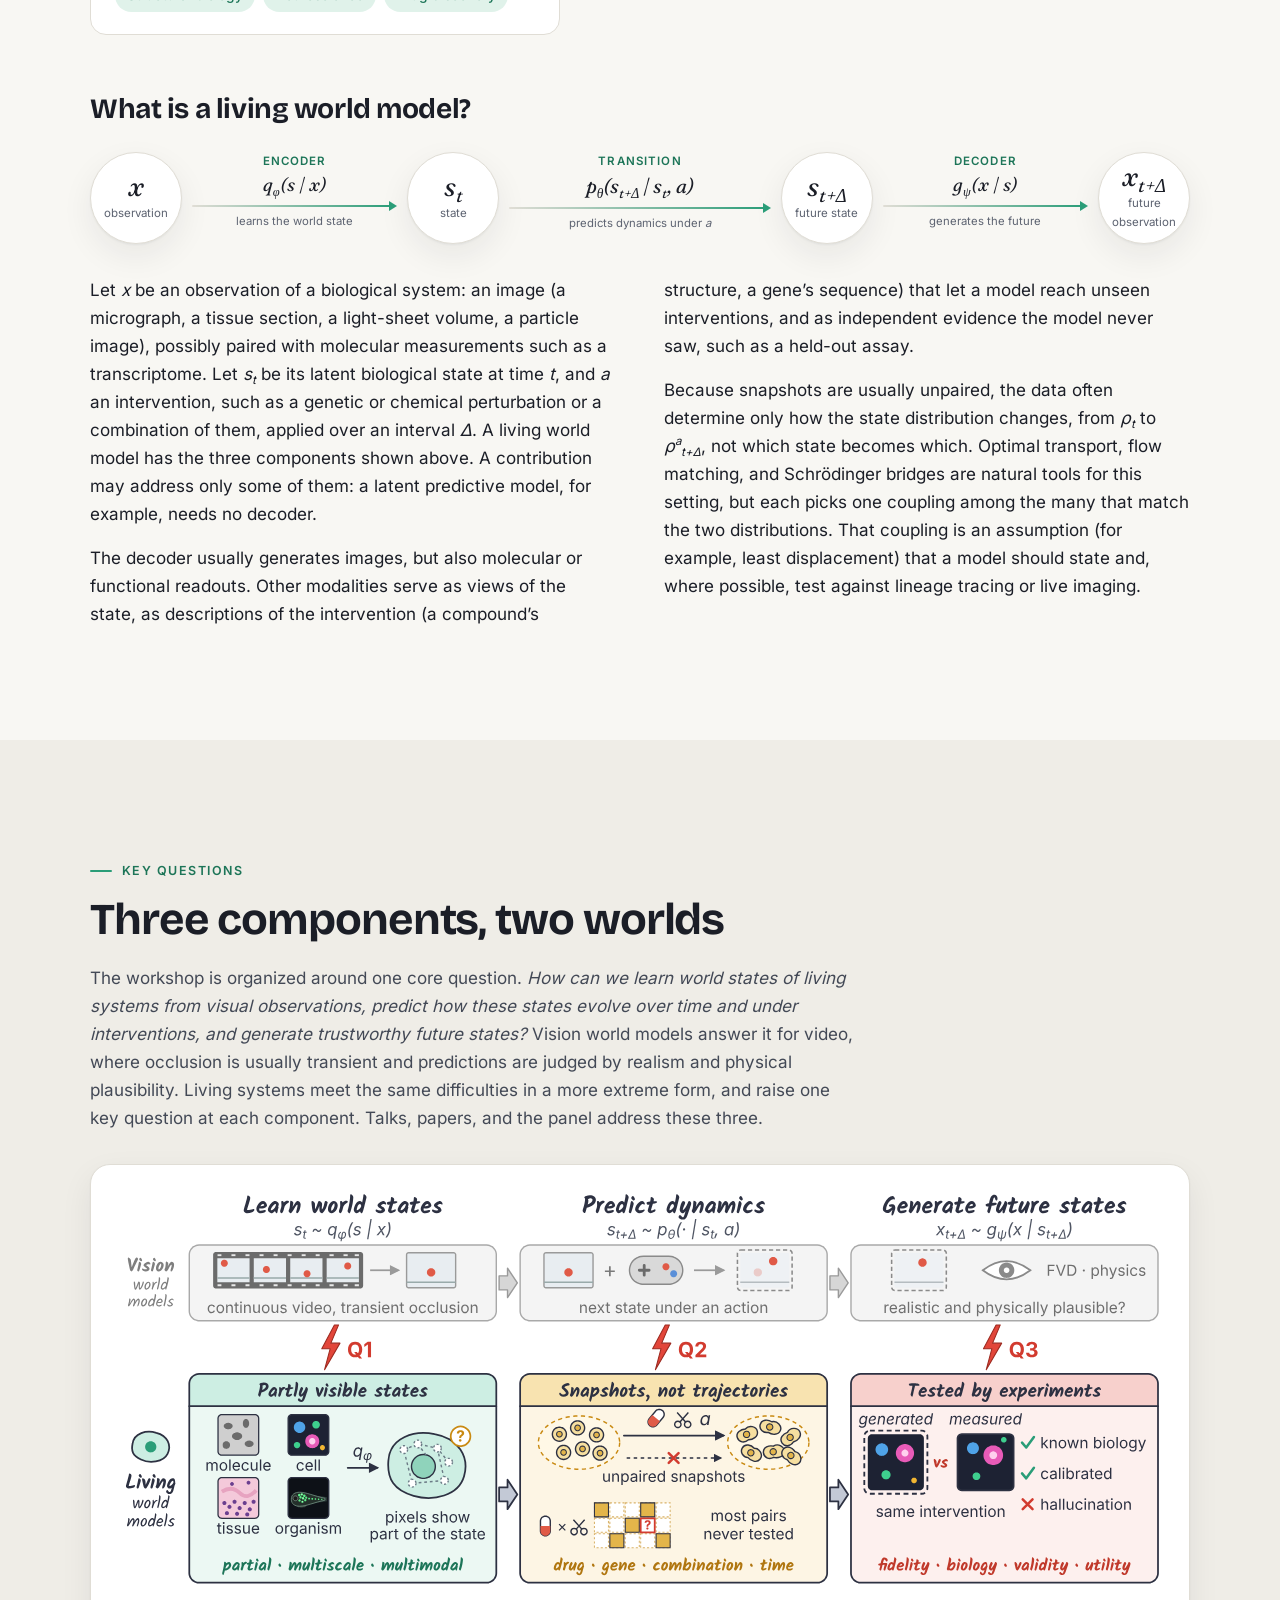
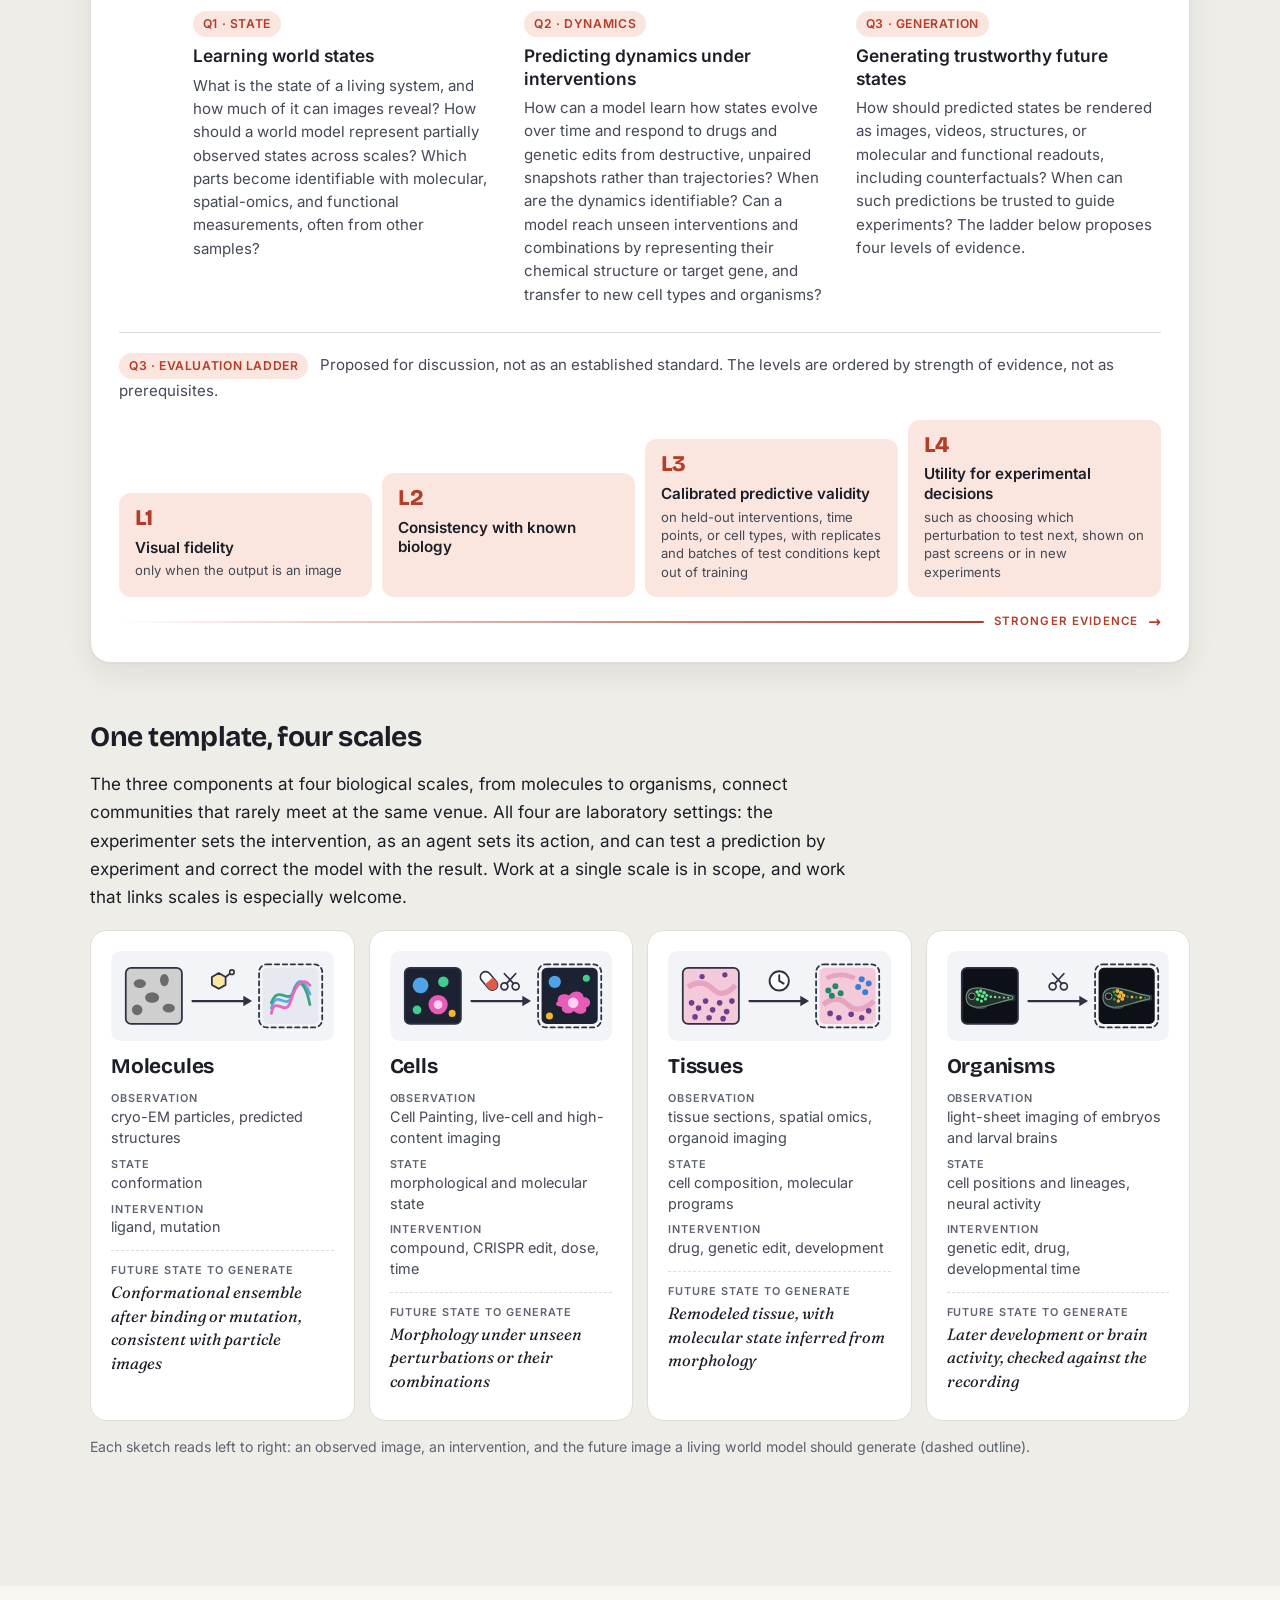
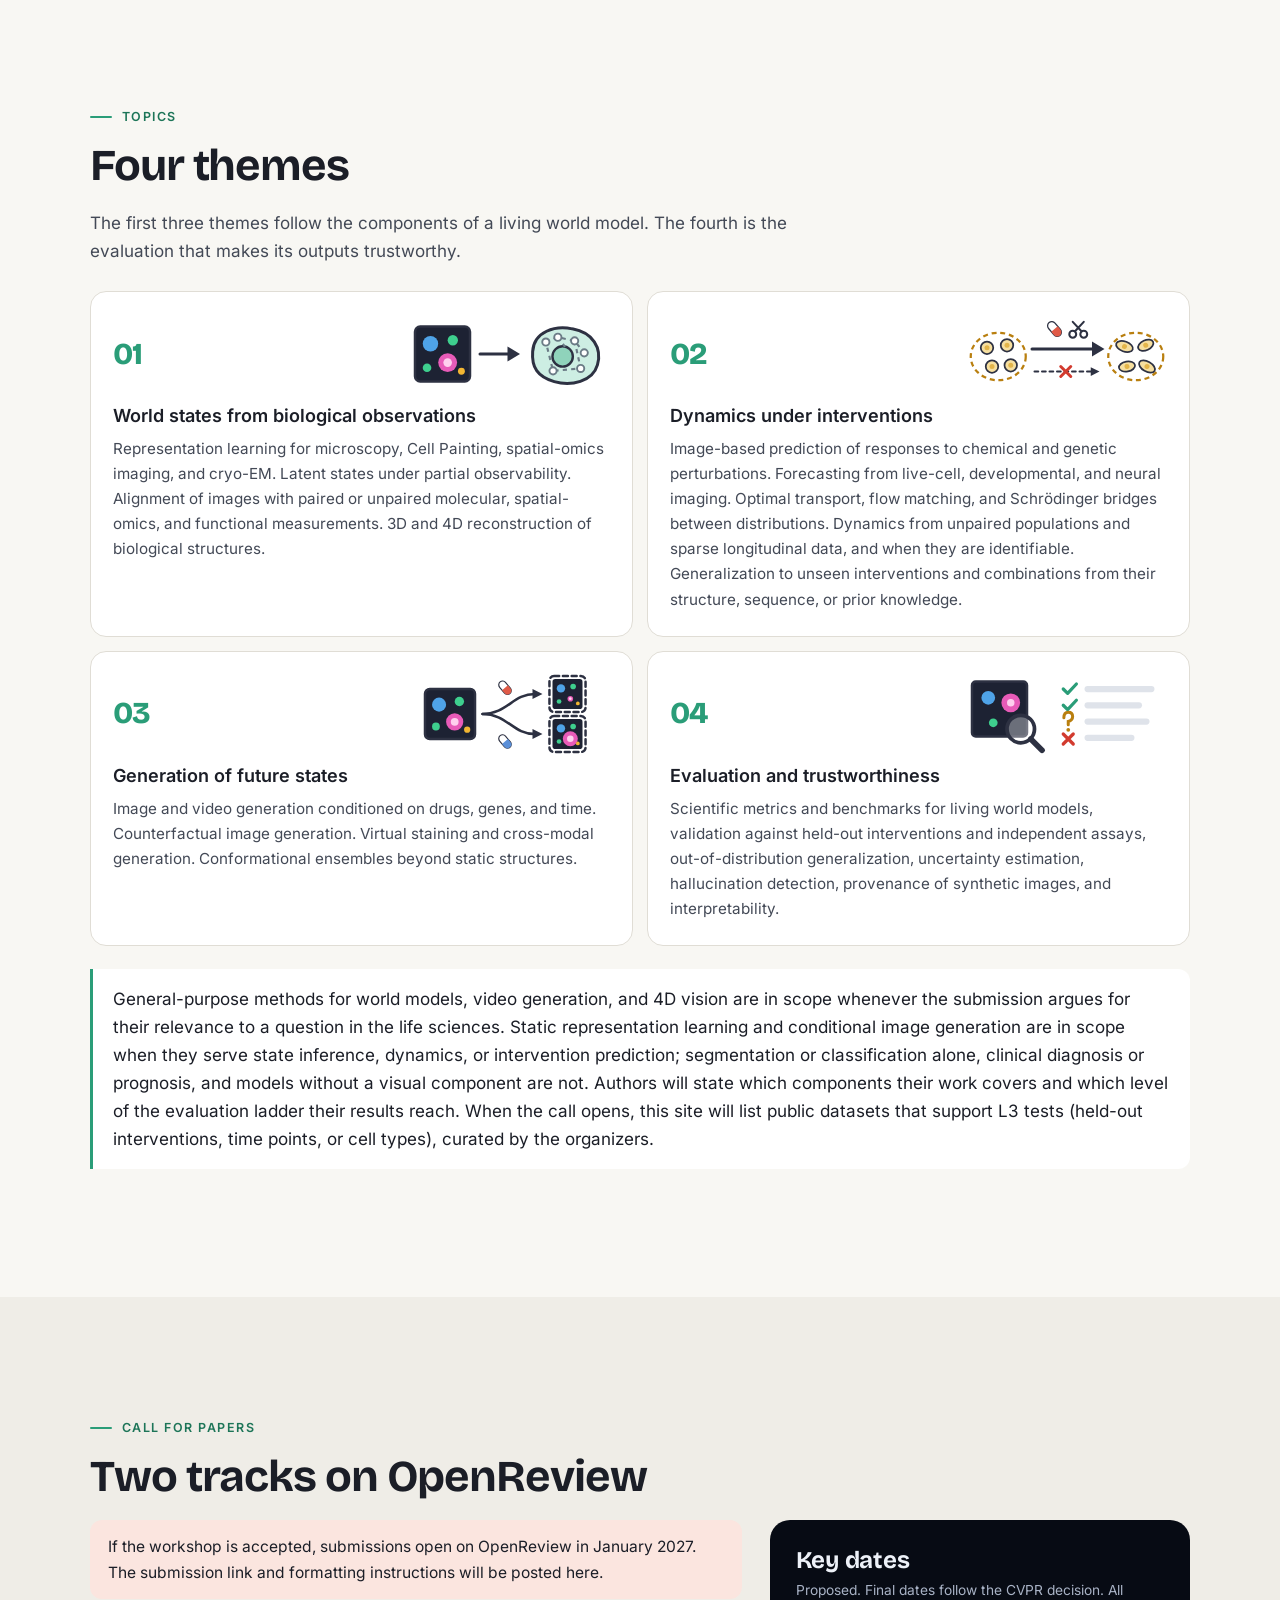
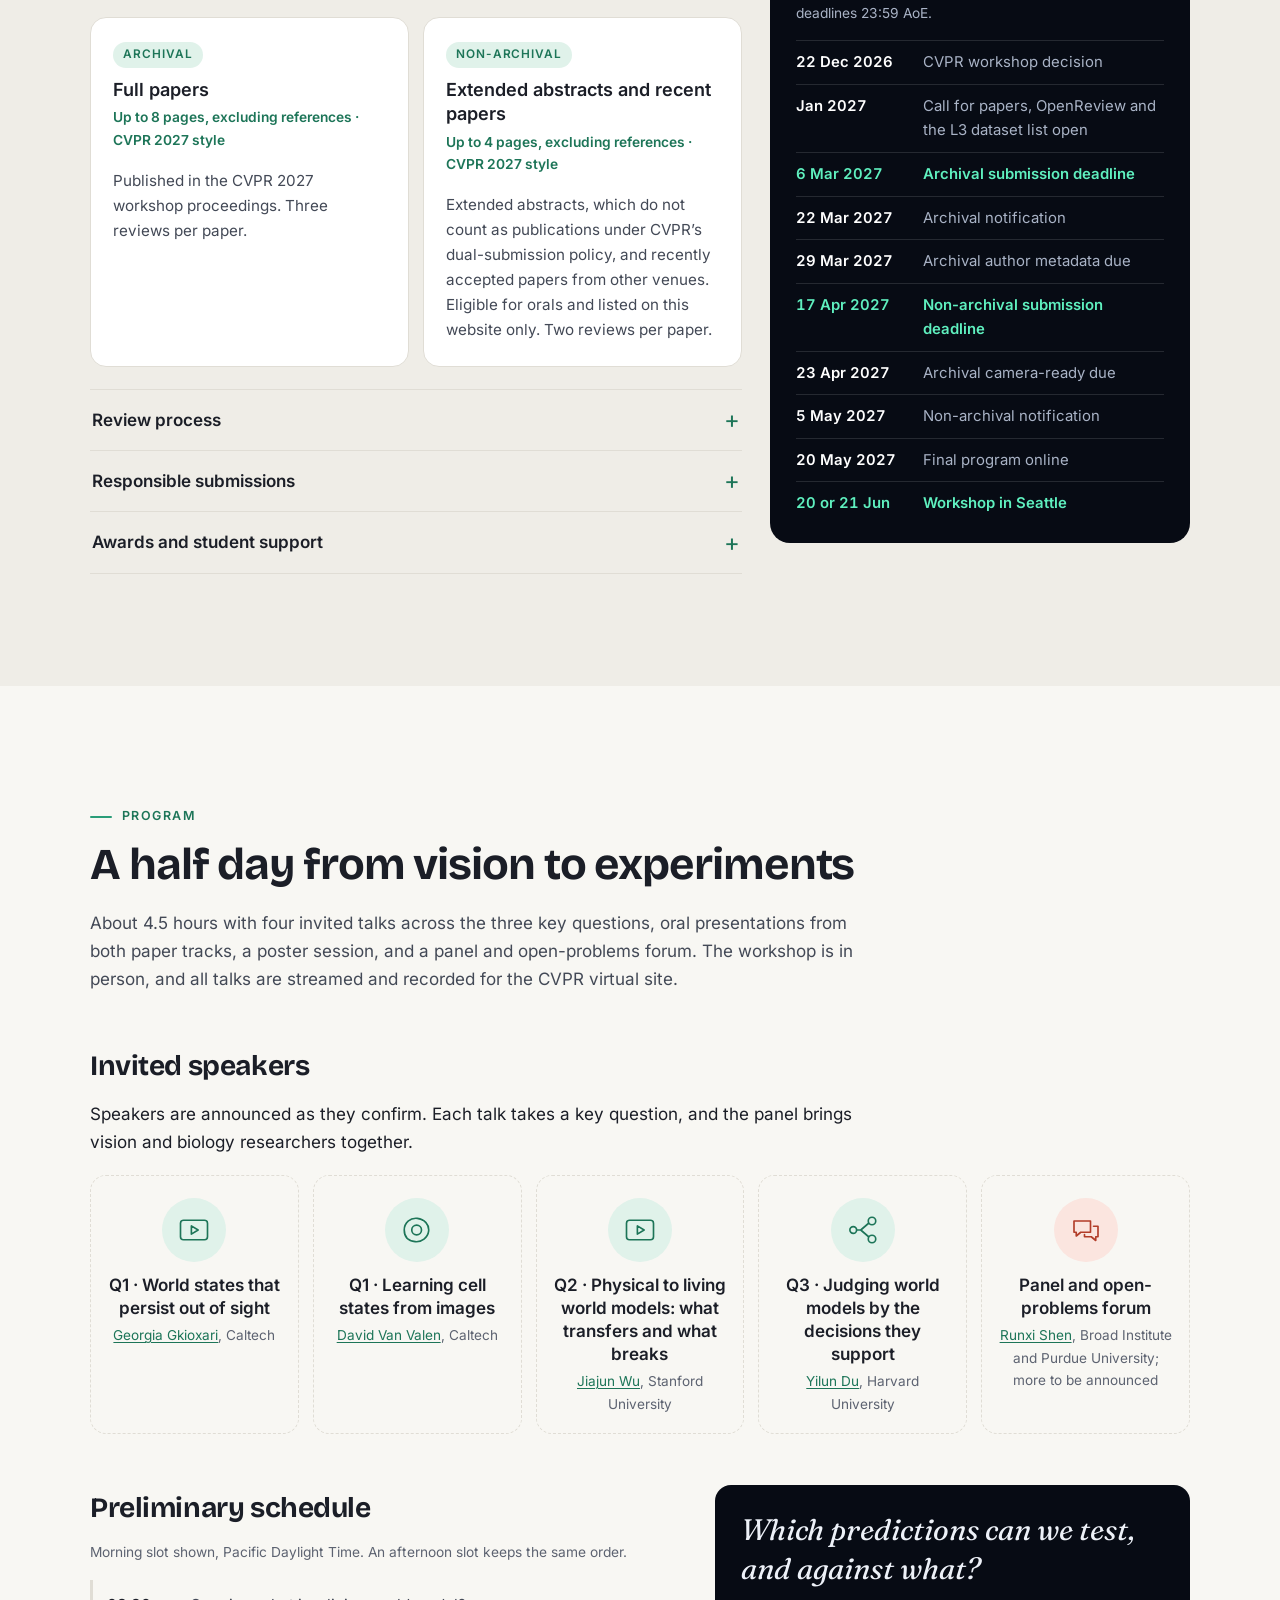
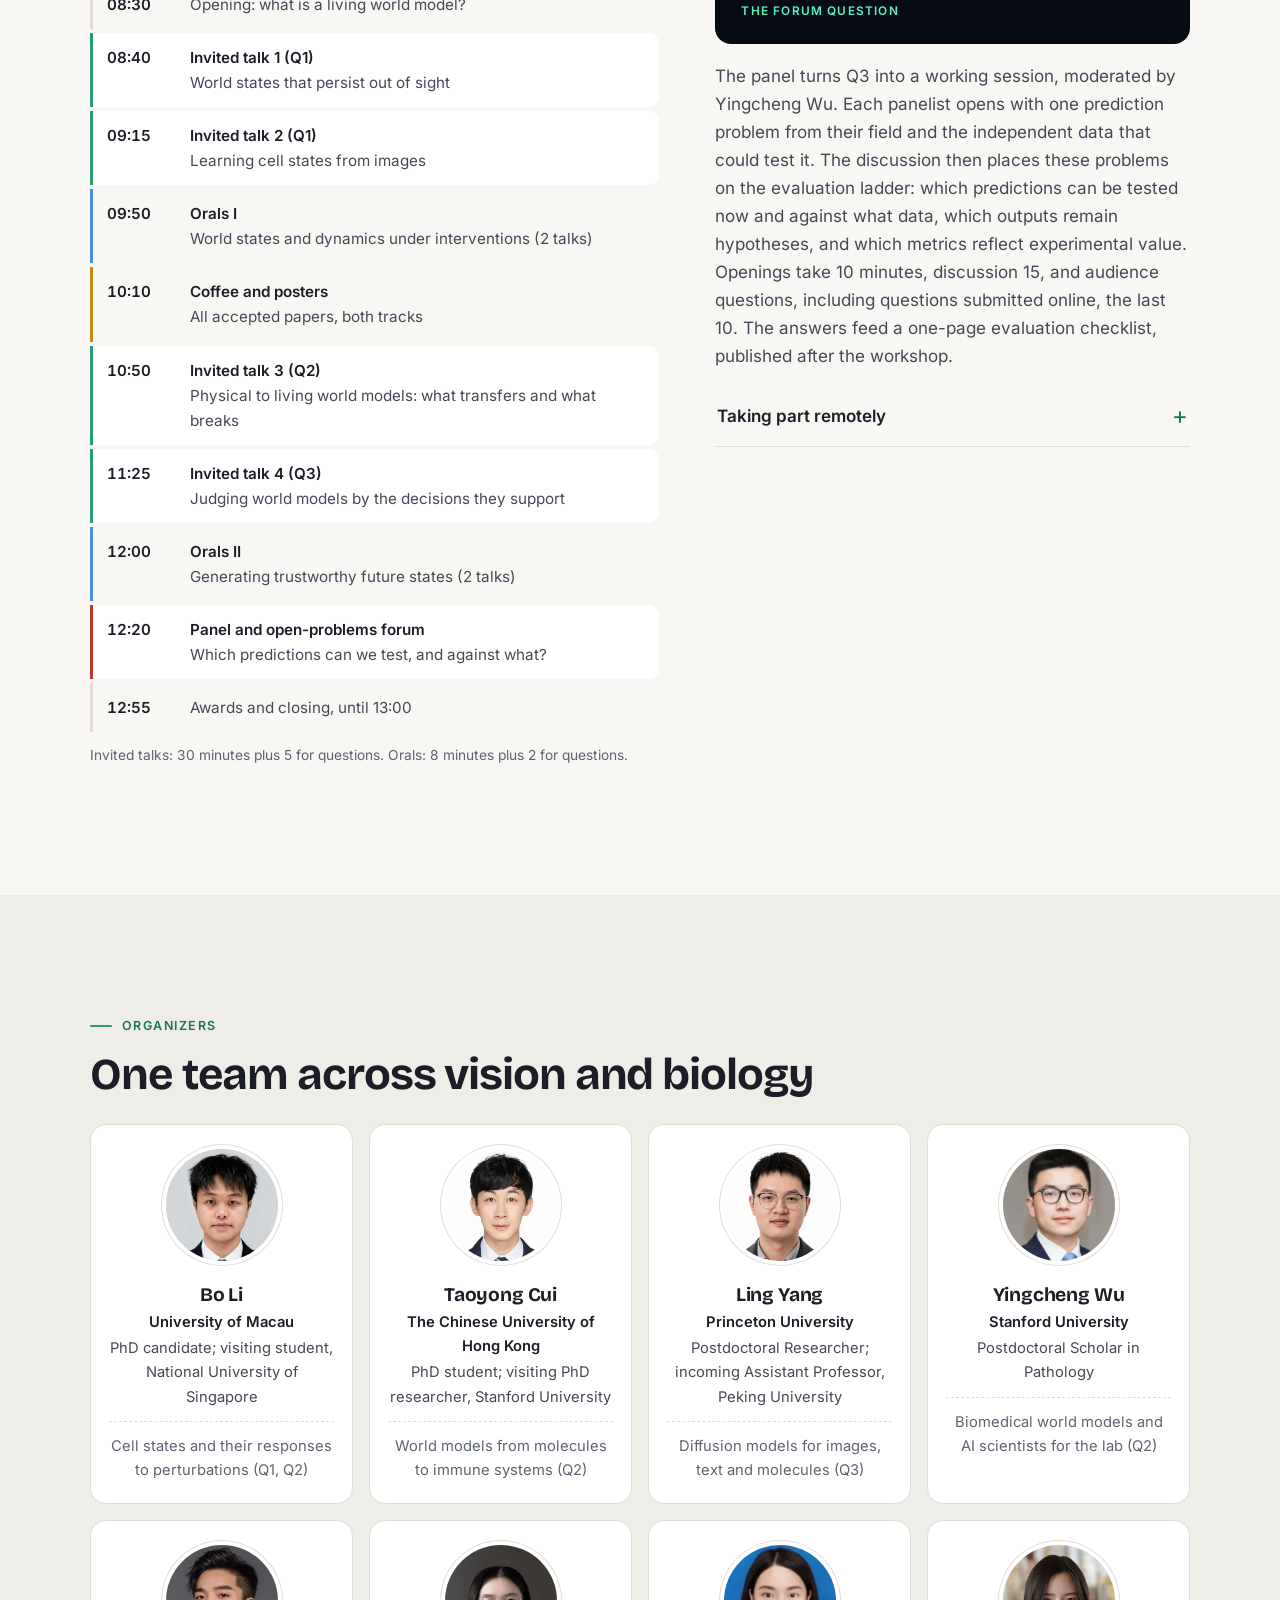
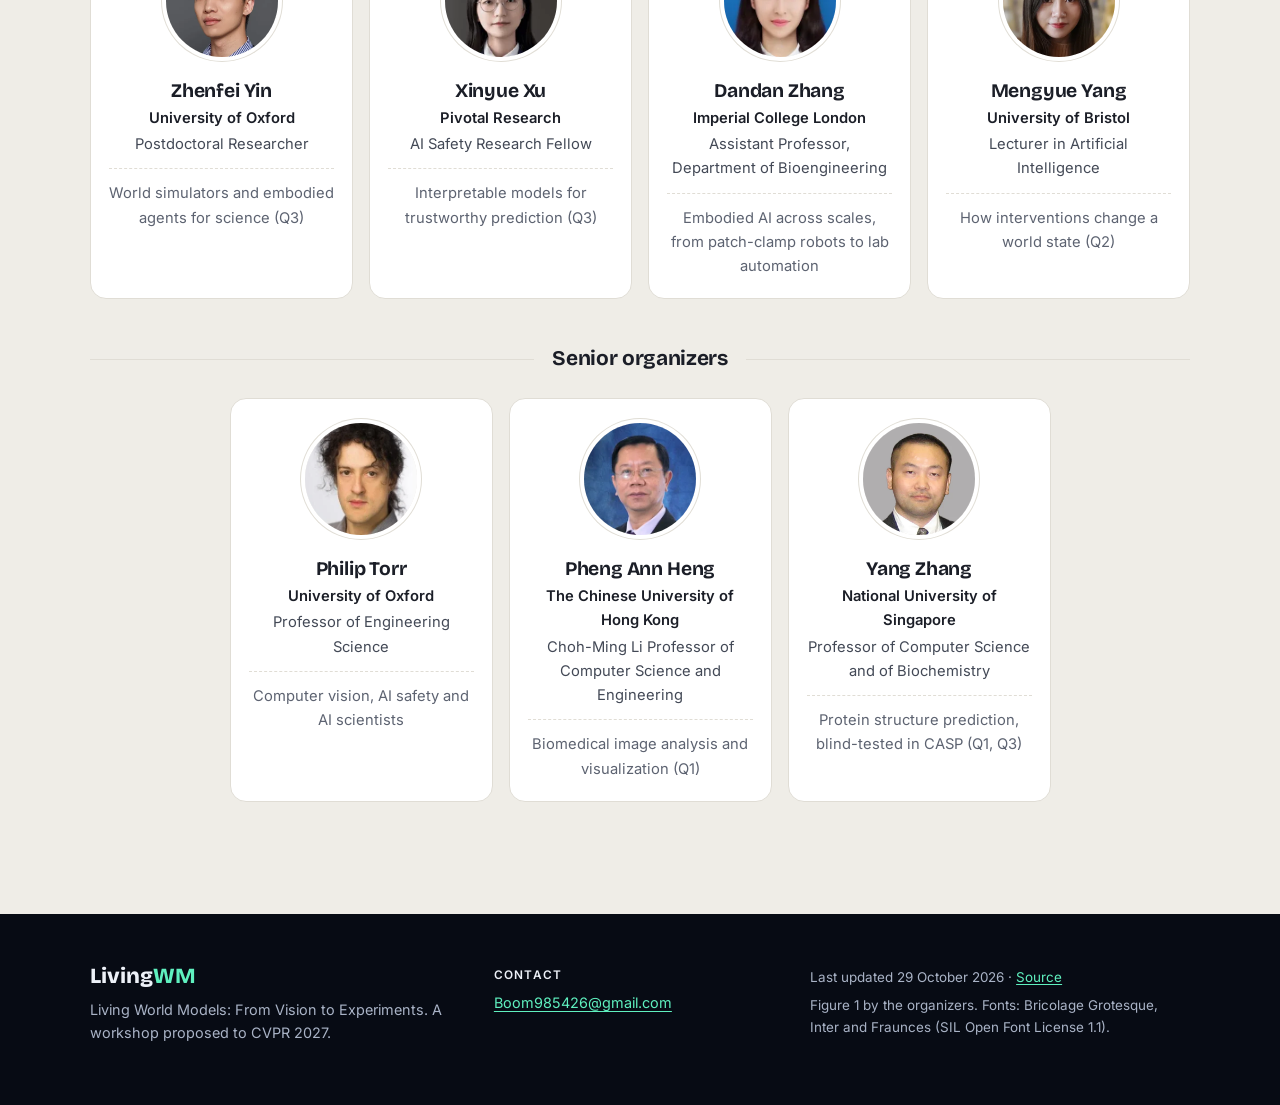
==== commit 94f5343a: "Program heading: from vision to experiments The confirmed speakers cover vision and cells, so "acros" ====
--- a/index.html
+++ b/index.html
@@ -308,7 +308,7 @@
 <section class="section" id="program" aria-labelledby="program-title">
   <div class="wrap">
     <p class="eyebrow">Program</p>
-    <h2 id="program-title">A half day across scales</h2>
+    <h2 id="program-title">A half day from vision to experiments</h2>
     <p class="prose intro">About 4.5 hours with four invited talks across the three key questions, oral presentations from both paper tracks, a poster session, and a panel and open-problems forum. The workshop is in person, and all talks are streamed and recorded for the CVPR virtual site.</p>
 
     <h3 class="sub">Invited speakers</h3>
